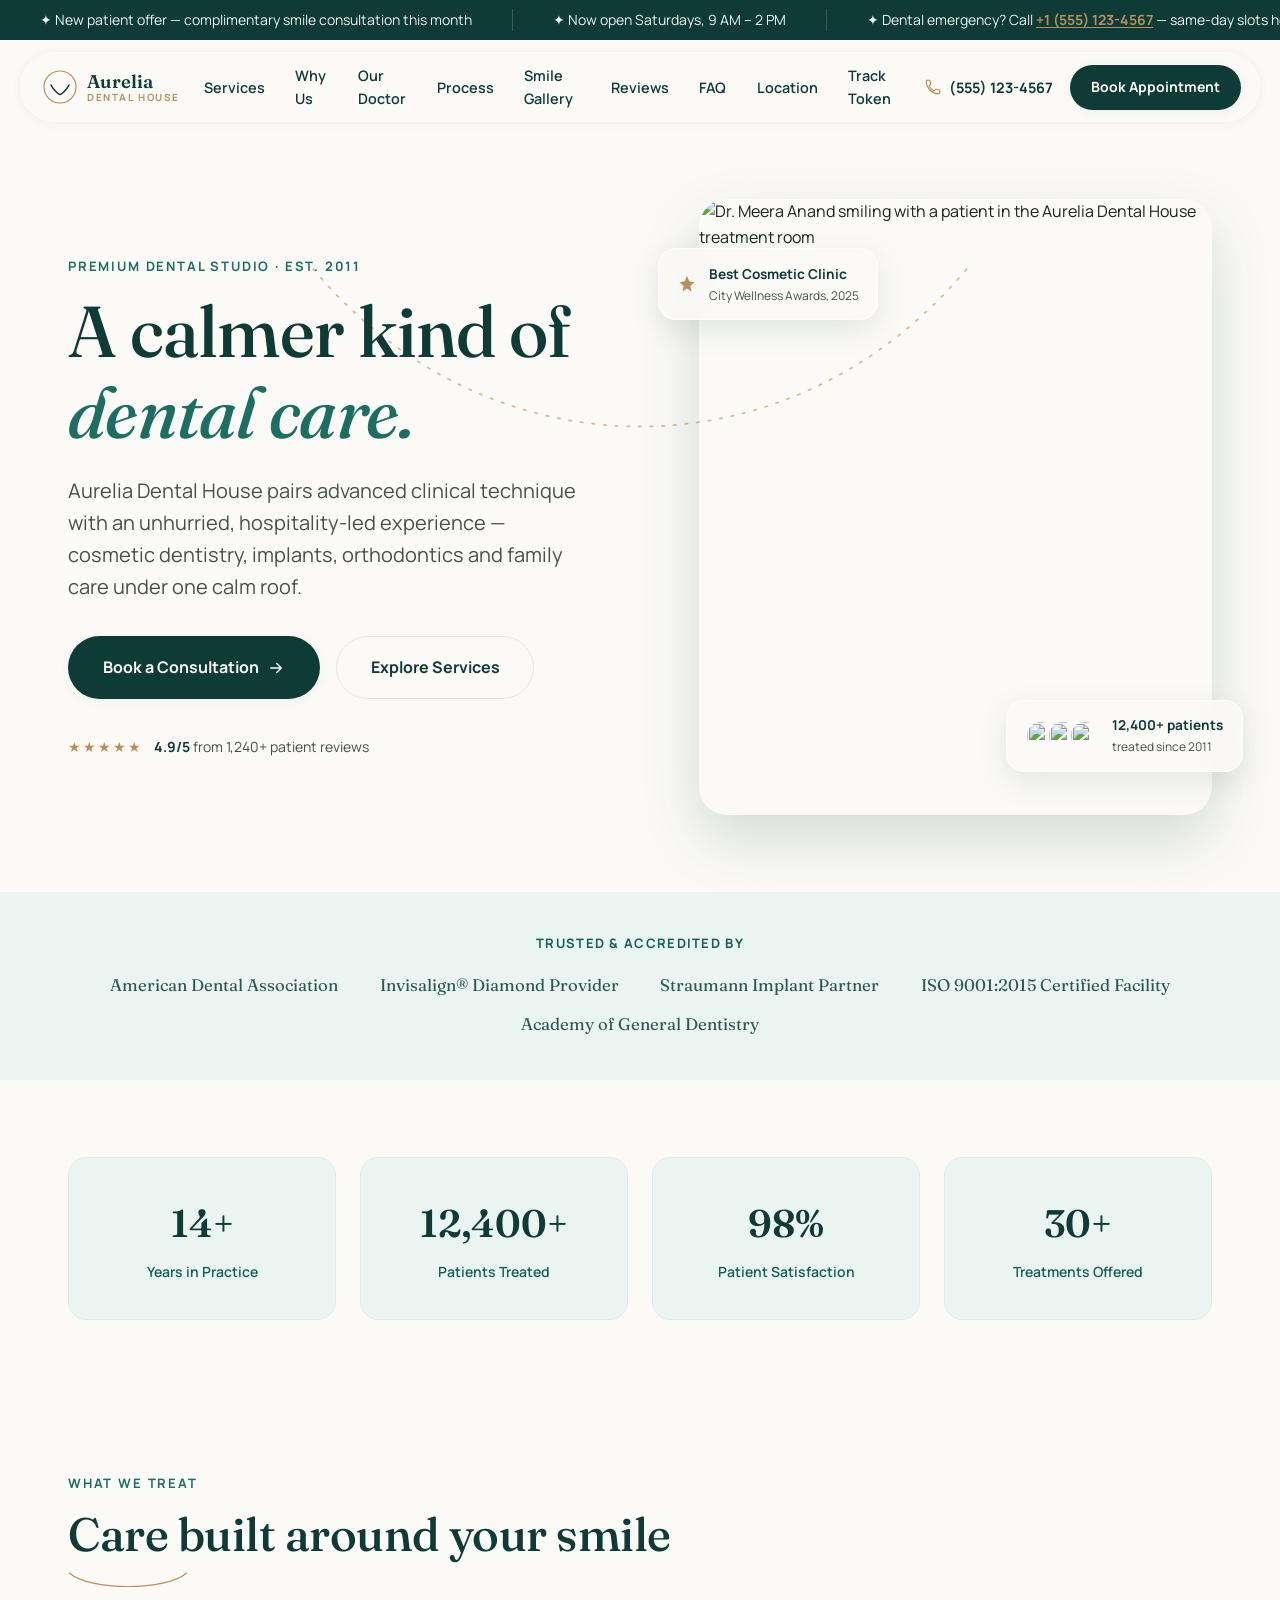
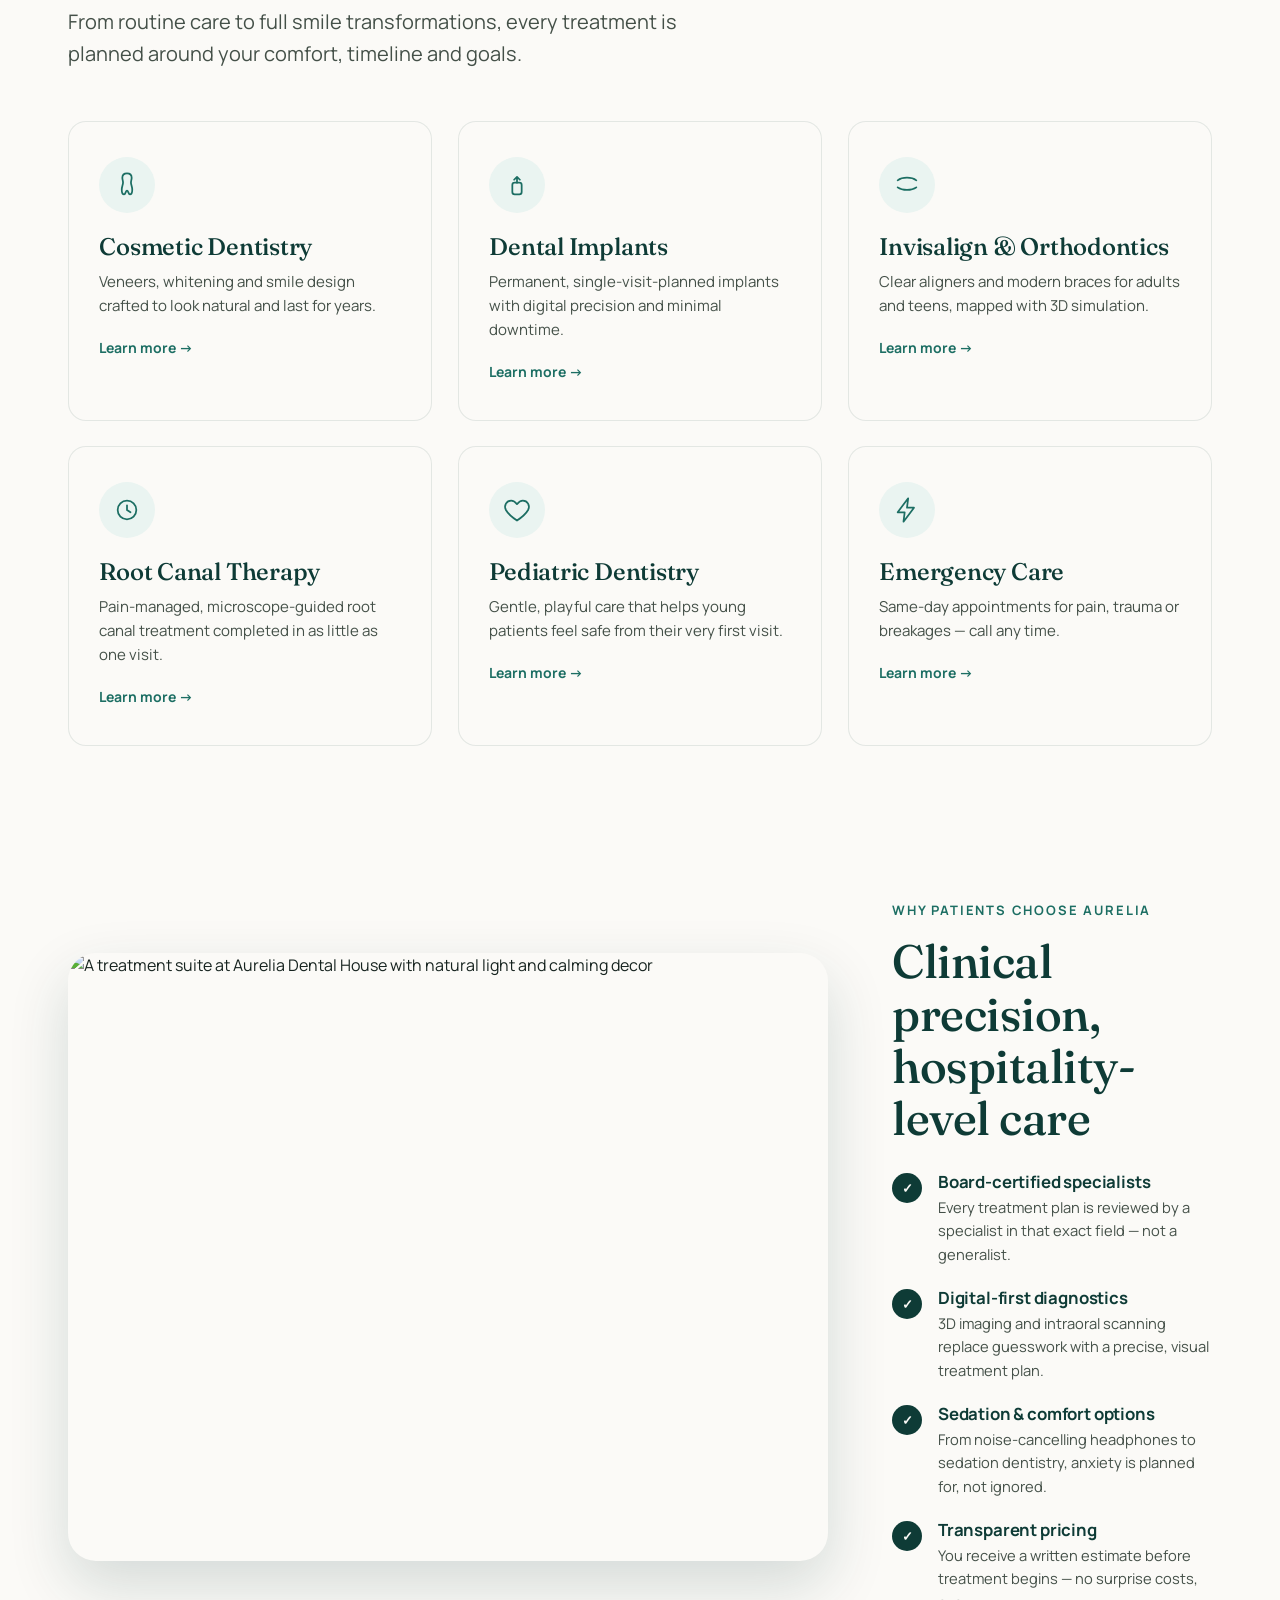
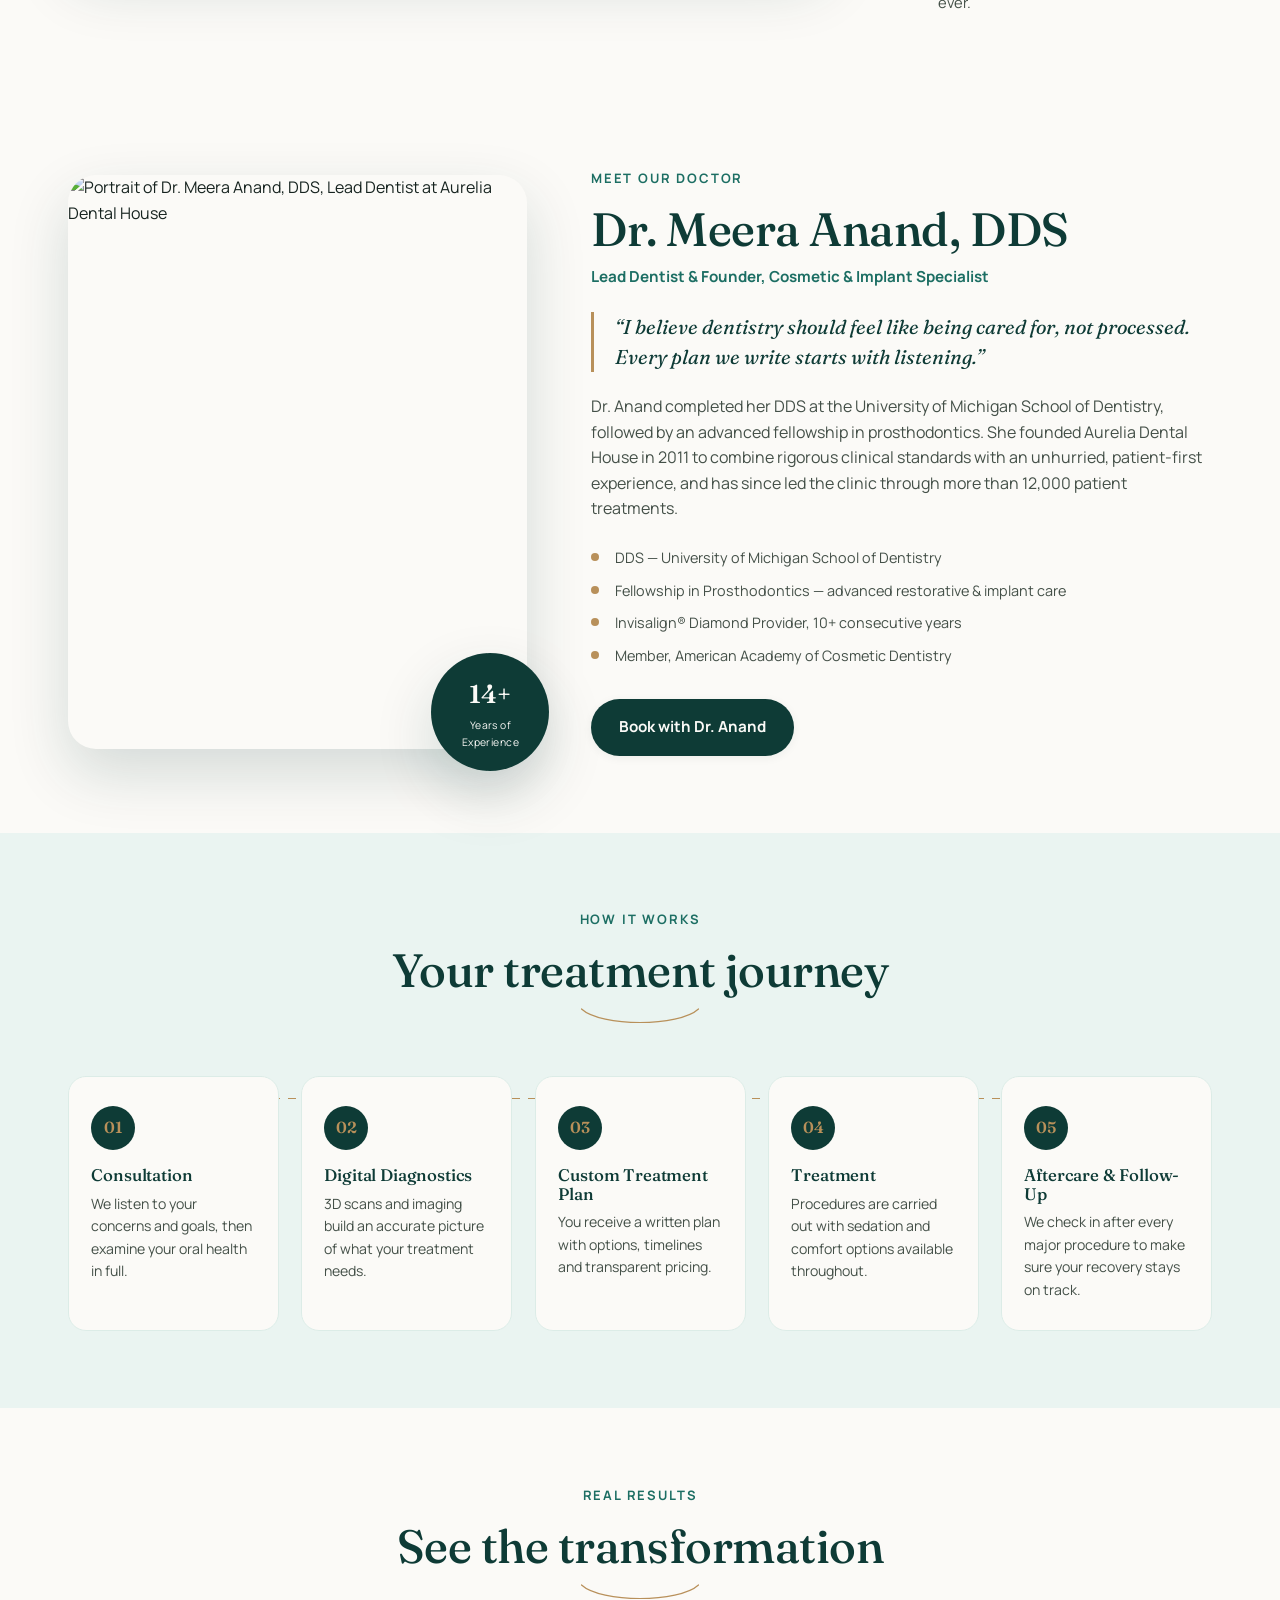
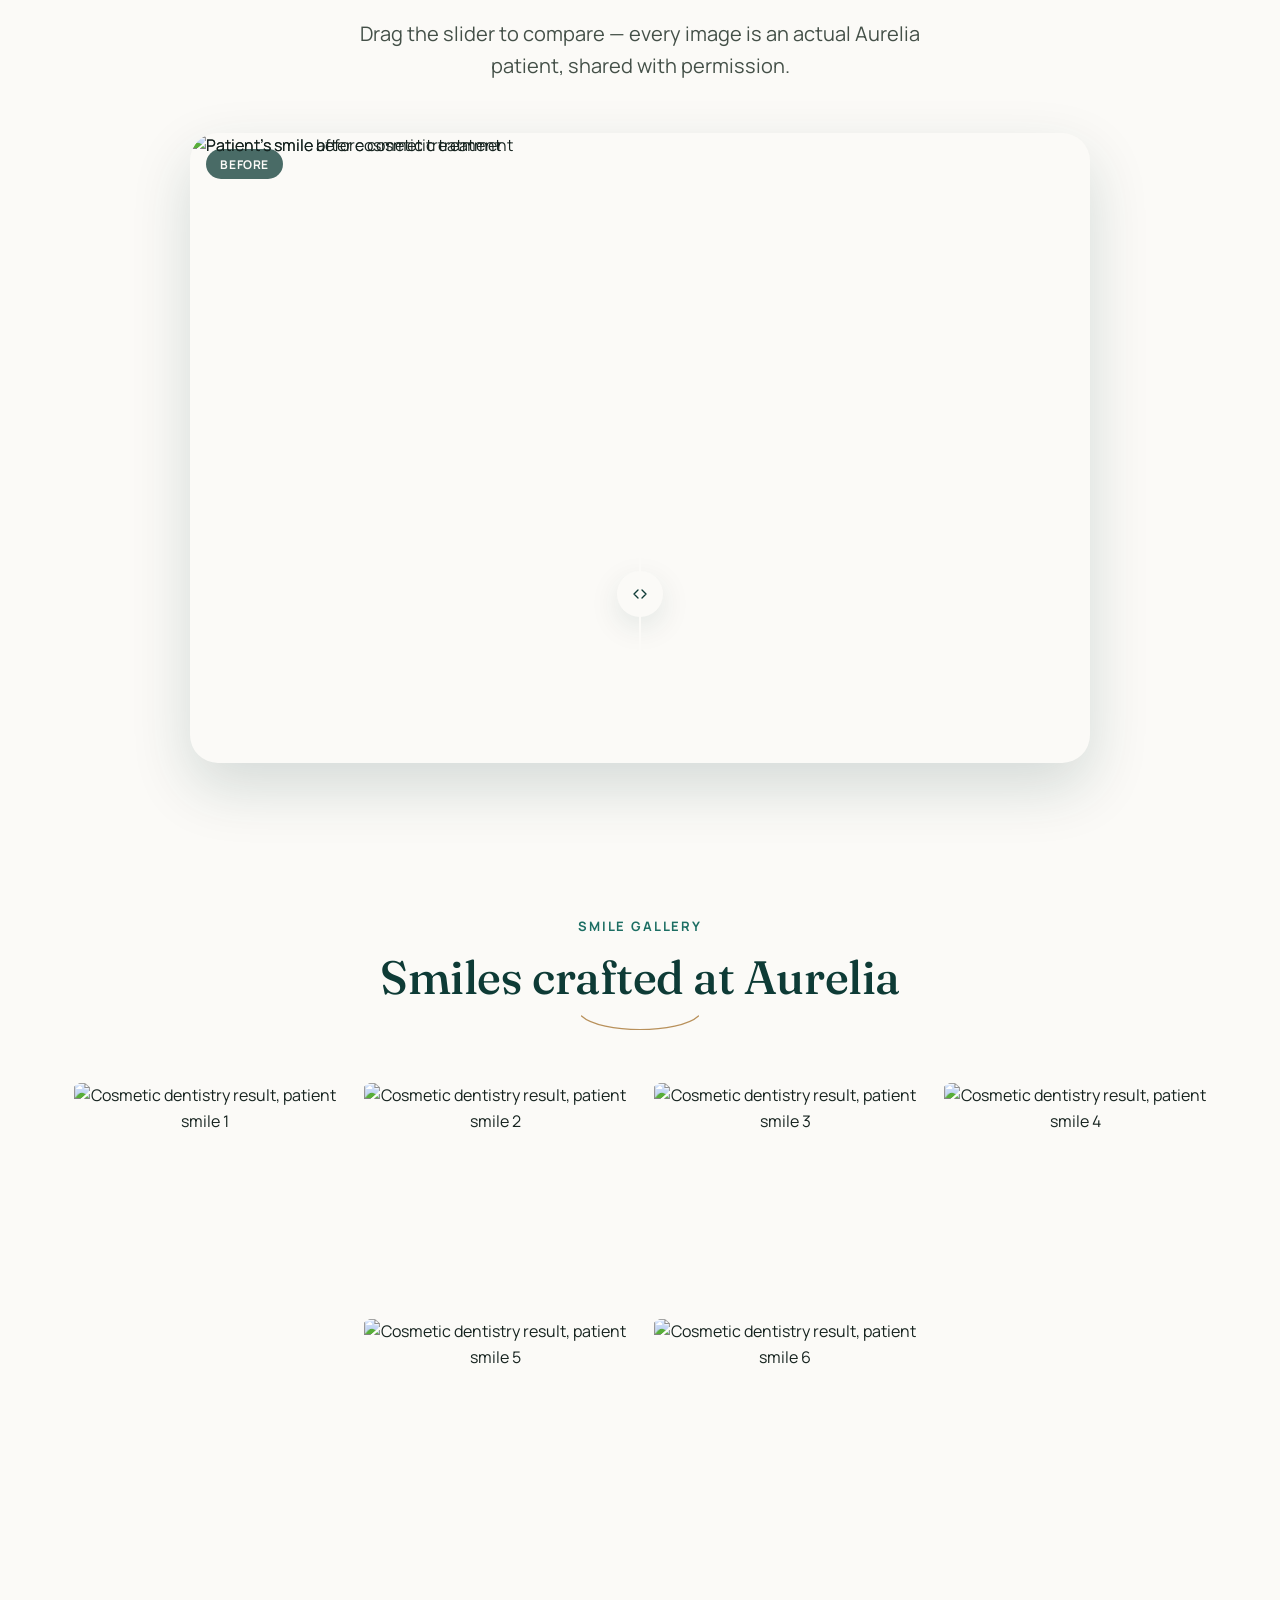
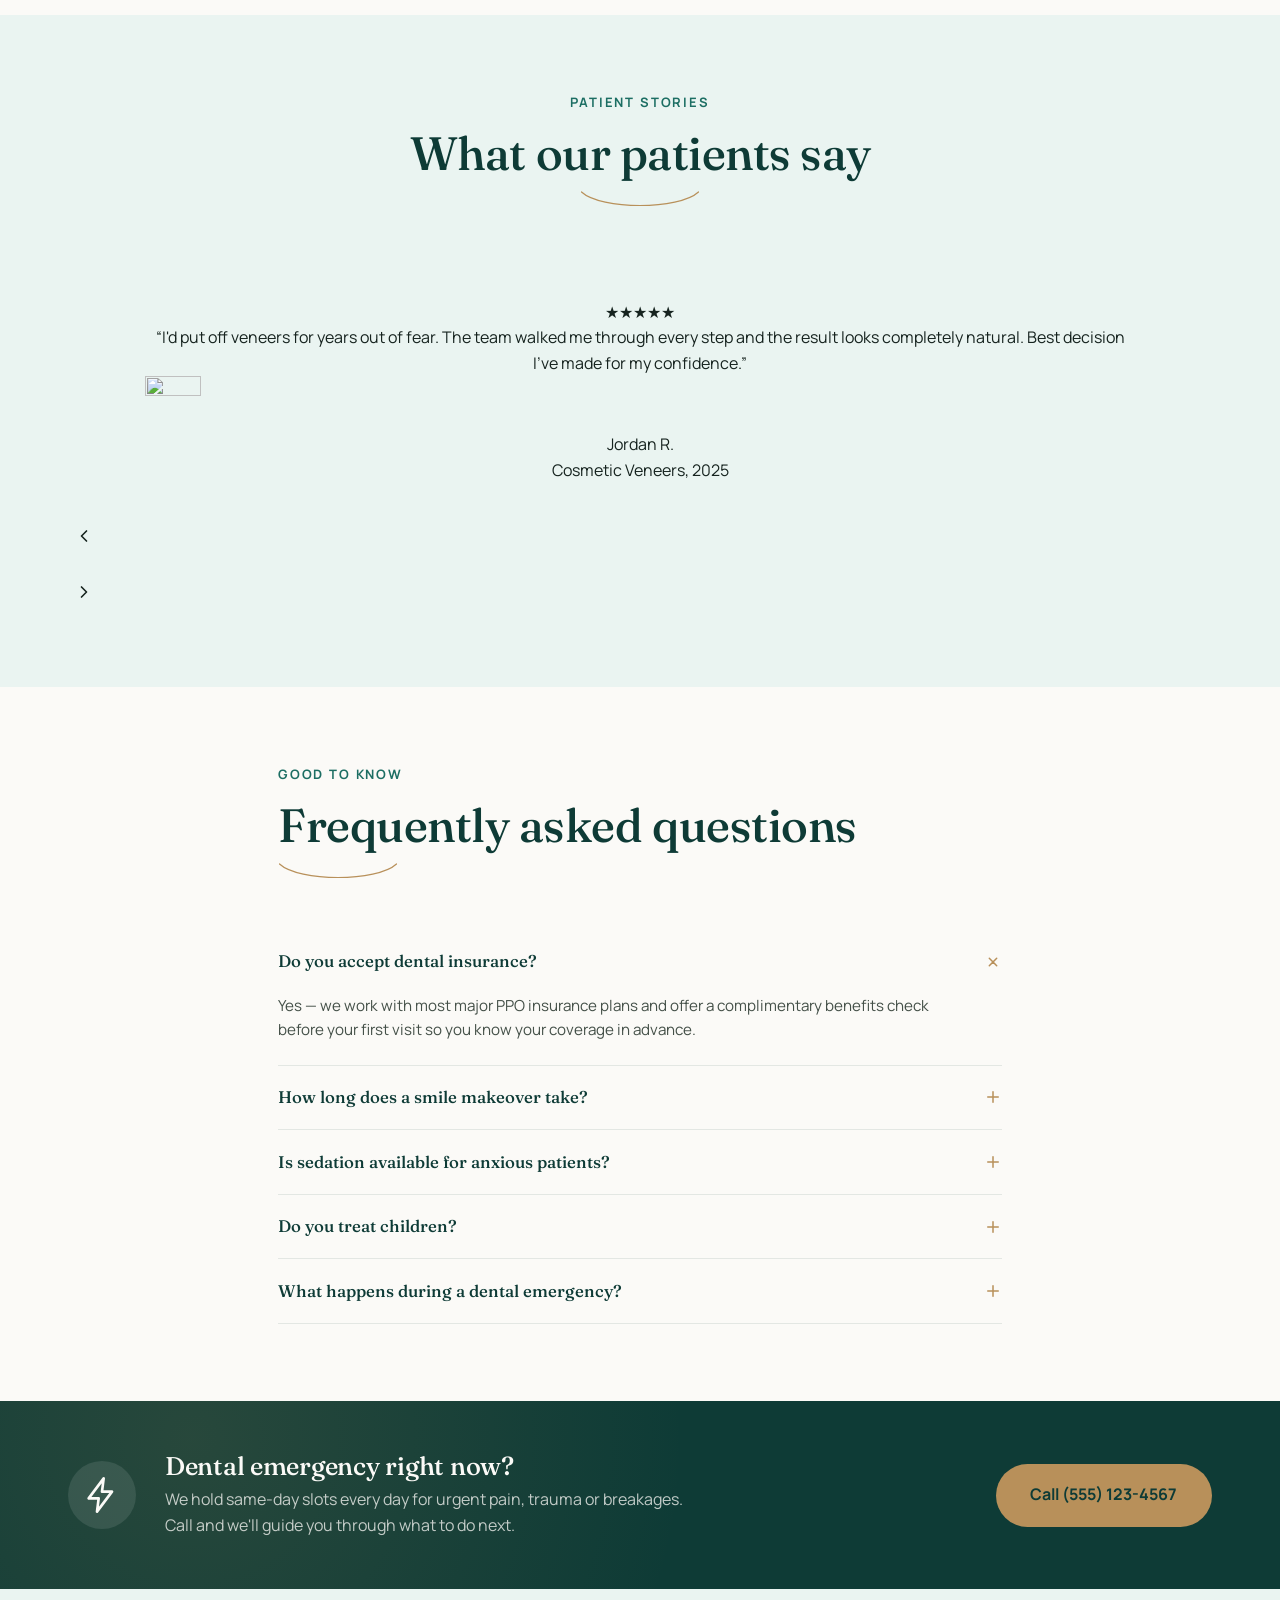
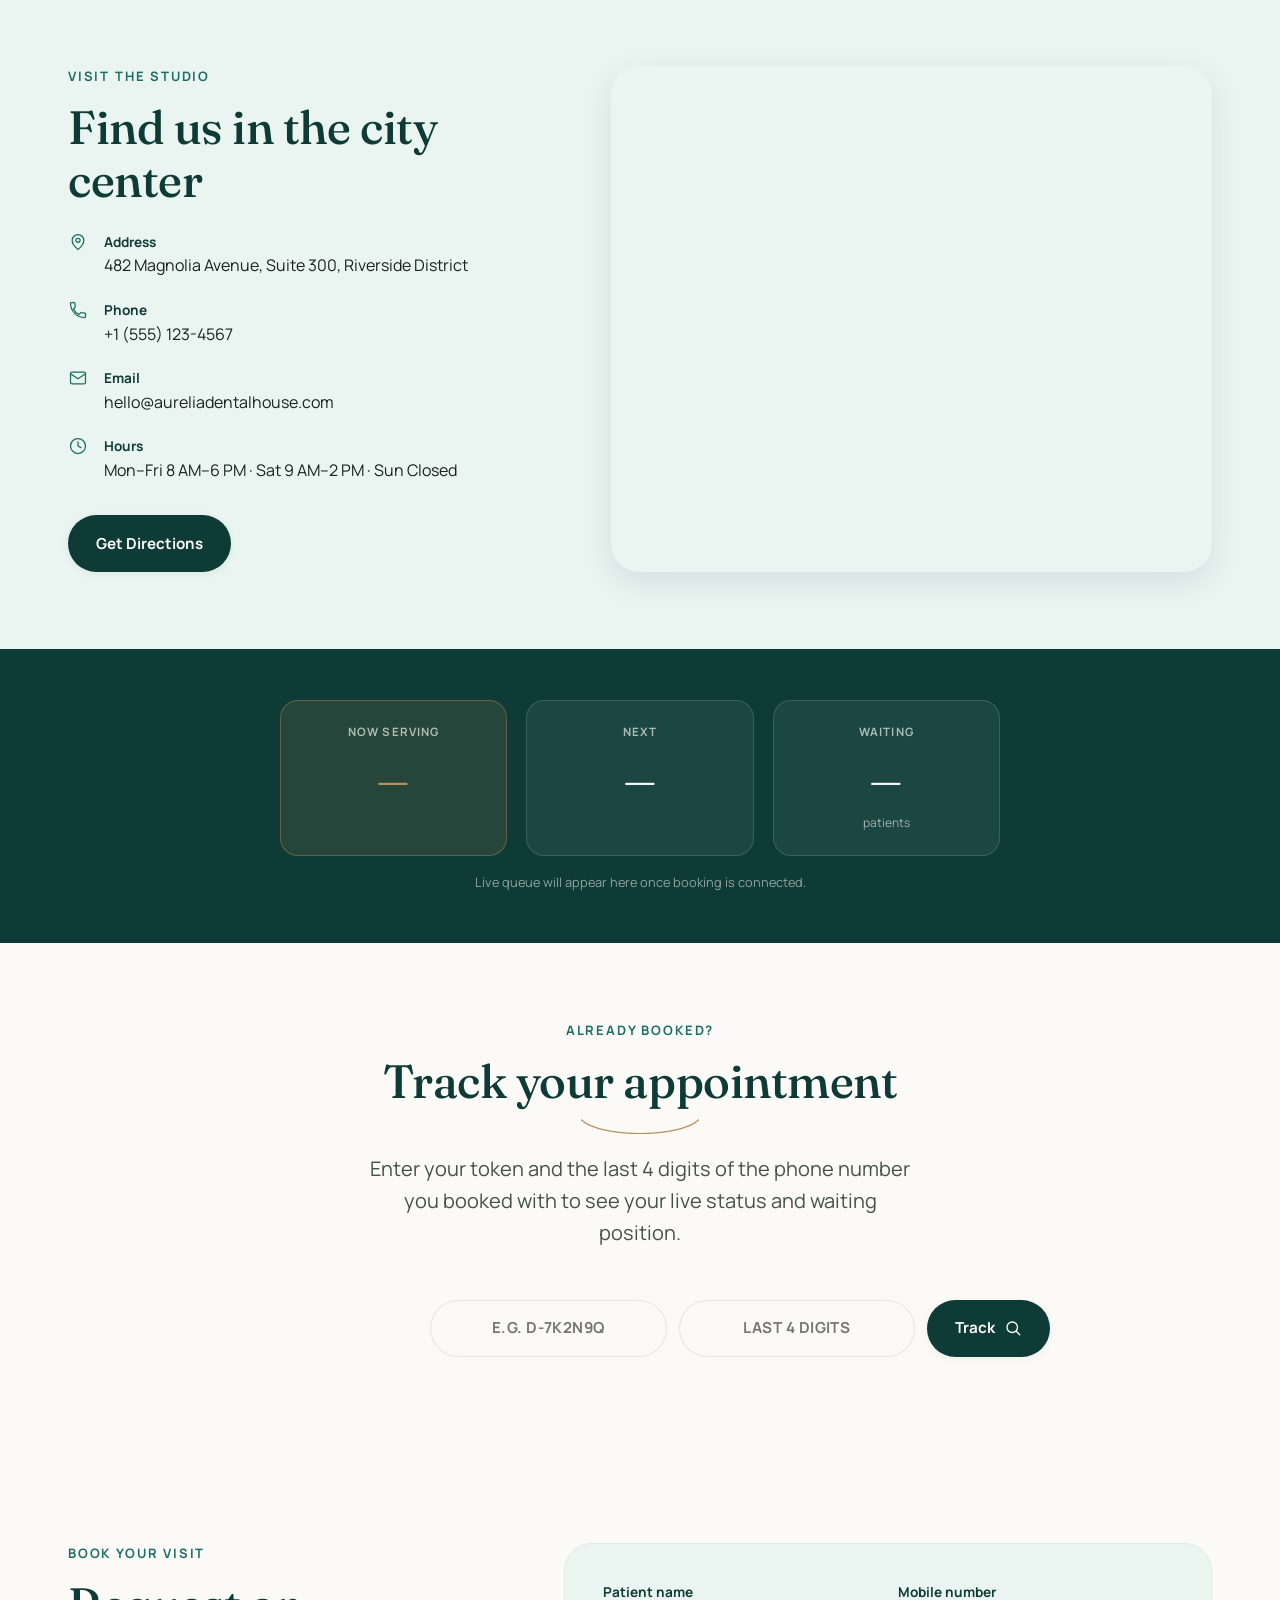
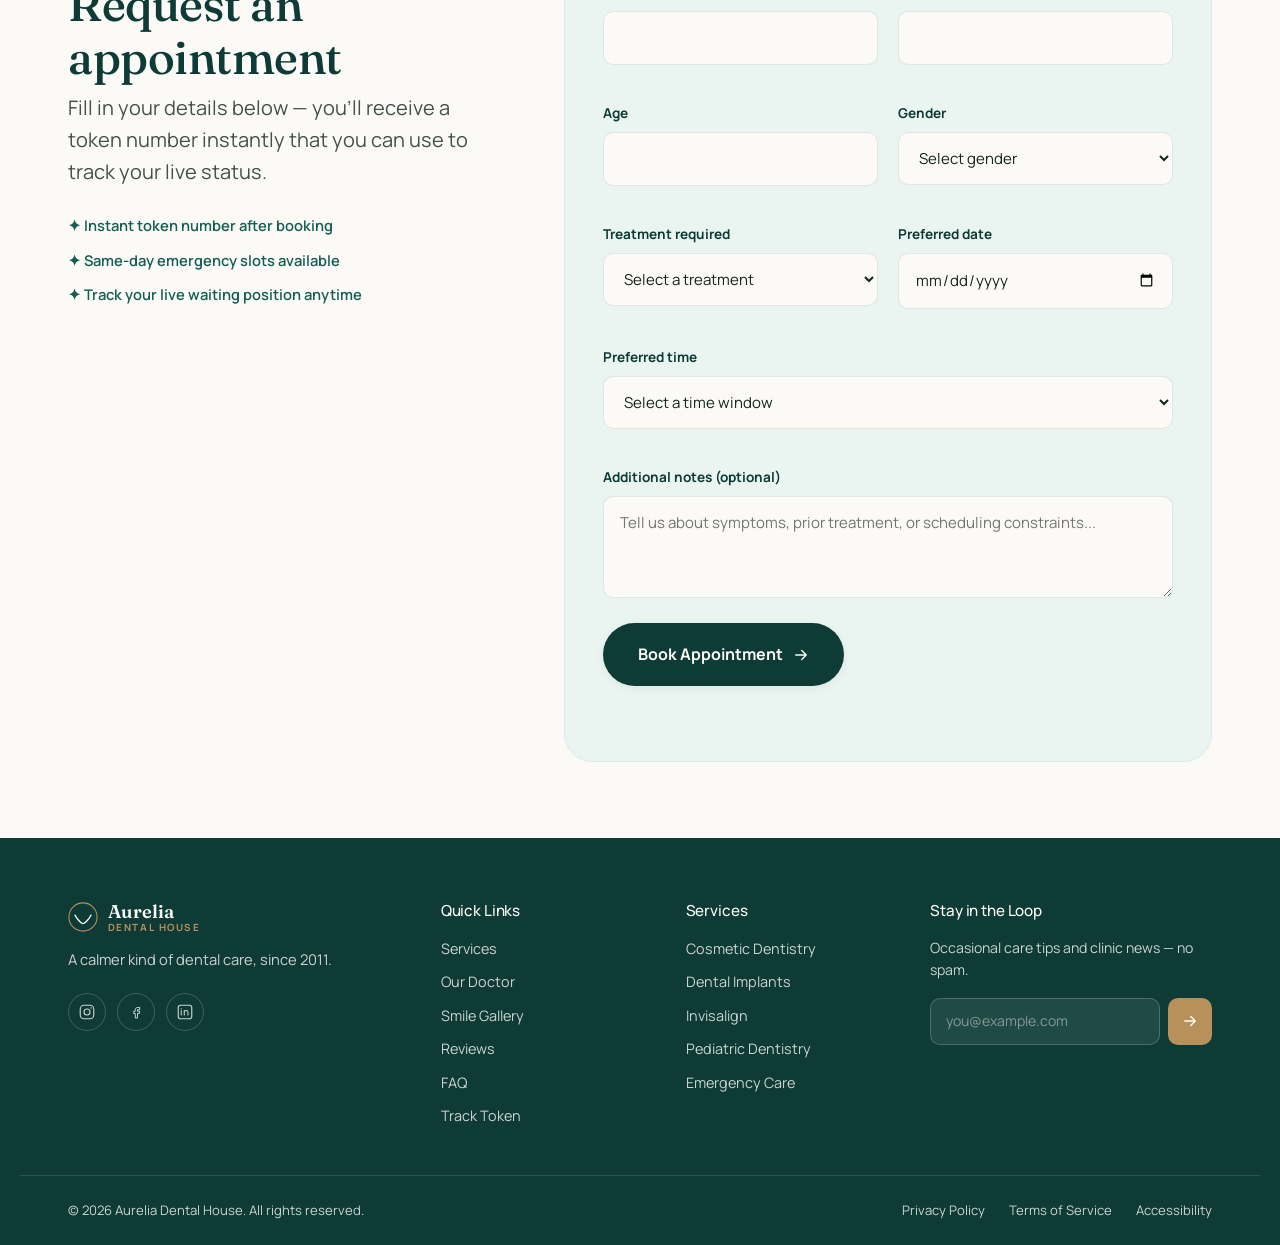
==== index.html @ e0f01aaf "Update index.html" ====
<!DOCTYPE html>
<html lang="en">
<head>
<!--
  ============================================================
  AURELIA DENTAL HOUSE — Premium Dental Clinic Website
  ============================================================
  DESIGN TOKEN SYSTEM (implemented in style.css, noted here
  for continuity across index.html / style.css / script.js)

  COLOR
    --paper:      #FBFAF7   base background, warm off-white (not stark white)
    --mint-100:   #EAF4F1   soft section tint
    --mint-200:   #DCECE7   deeper tint / borders
    --teal-900:   #0E3B36   primary dark (nav, footer, headline ink)
    --teal-700:   #155E54   secondary dark
    --teal-600:   #1C6E63   accent / buttons / links
    --gold-500:   #B8905A   luxury accent — signature "Smile Arc" motif, used sparingly
    --ink:        #16231F   body text

  TYPE
    Display:  "Fraunces"  (serif, editorial, luxury) — headlines only, weight 300–600
    Body:     "Manrope"   (geometric sans) — paragraphs, UI
    Eyebrow/Utility: "Manrope" uppercase, tracked — labels, stats, captions

  SIGNATURE ELEMENT — "The Smile Arc"
    A thin, gold, hand-drawn-feeling arc (SVG) that recurs across the page:
    as a section divider, as an underline beneath headings, as the progress
    ring for stats, and as the connecting line in the treatment timeline.
    It literally traces the curve of a smile — an authentic motif for a
    dental brand rather than a decorative wave or generic gradient blob.

  LAYOUT
    Hero: asymmetric split, portrait image right, floating rating badge
    overlapping the image edge, thin gold arc behind the headline.
    Sections alternate --paper and --mint-100 backgrounds to create calm
    rhythm without hard dividers.
  ============================================================
-->
<meta charset="UTF-8">
<meta name="viewport" content="width=device-width, initial-scale=1.0">
<title>Aurelia Dental House — Premium Cosmetic &amp; Family Dentistry</title>
<meta name="description" content="Aurelia Dental House is a premium dental studio offering cosmetic dentistry, implants, orthodontics and family care led by Dr. Meera Anand, DDS. Book your consultation today.">
<meta name="theme-color" content="#0E3B36">

<!-- Open Graph -->
<meta property="og:title" content="Aurelia Dental House — Premium Cosmetic & Family Dentistry">
<meta property="og:description" content="A calmer kind of dental care. Cosmetic dentistry, implants, orthodontics and family care in one premium studio.">
<meta property="og:type" content="website">

<!-- Preconnect for web fonts -->
<link rel="preconnect" href="https://fonts.googleapis.com">
<link rel="preconnect" href="https://fonts.gstatic.com" crossorigin>
<link href="https://fonts.googleapis.com/css2?family=Fraunces:opsz,wght@9..144,300;9..144,400;9..144,500;9..144,600&family=Manrope:wght@400;500;600;700;800&display=swap" rel="stylesheet">

<!-- Favicon (inline SVG smile-arc mark) -->
<link rel="icon" href="data:image/svg+xml,%3Csvg xmlns='http://www.w3.org/2000/svg' viewBox='0 0 24 24'%3E%3Cpath d='M4 9c2 4 6 6.5 8 6.5S18 13 20 9' stroke='%230E3B36' stroke-width='2' fill='none' stroke-linecap='round'/%3E%3C/svg%3E">

<link rel="stylesheet" href="style.css">
</head>
<body>

<!-- Skip link for keyboard / screen-reader users -->
<a class="skip-link" href="#main-content">Skip to main content</a>

<!-- ============================================================
     1. ANNOUNCEMENT BAR
     ============================================================ -->
<div class="announcement-bar" role="region" aria-label="Announcement">
  <div class="announcement-bar__track">
    <p class="announcement-bar__item">✦ New patient offer — complimentary smile consultation this month</p>
    <p class="announcement-bar__item">✦ Now open Saturdays, 9 AM – 2 PM</p>
    <p class="announcement-bar__item">✦ Dental emergency? Call <a href="tel:+15551234567">+1 (555) 123-4567</a> — same-day slots held daily</p>
  </div>
</div>

<!-- ============================================================
     2. PREMIUM STICKY GLASS NAVBAR
     ============================================================ -->
<header class="site-header" id="site-header">
  <nav class="navbar" aria-label="Primary">
    <a href="#main-content" class="navbar__logo" aria-label="Aurelia Dental House — home">
      <svg class="navbar__logo-mark" width="34" height="34" viewBox="0 0 34 34" fill="none" aria-hidden="true">
        <circle cx="17" cy="17" r="16" stroke="#B8905A" stroke-width="1.2"/>
        <path d="M8 15c3 6 8 9.5 9 9.5s6-3.5 9-9.5" stroke="#0E3B36" stroke-width="1.6" fill="none" stroke-linecap="round"/>
      </svg>
      <span class="navbar__logo-text">Aurelia<span class="navbar__logo-text--accent">Dental House</span></span>
    </a>

    <ul class="navbar__links" id="navbar-links">
      <li><a href="#services">Services</a></li>
      <li><a href="#why-us">Why Us</a></li>
      <li><a href="#doctor">Our Doctor</a></li>
      <li><a href="#process">Process</a></li>
      <li><a href="#gallery">Smile Gallery</a></li>
      <li><a href="#testimonials">Reviews</a></li>
      <li><a href="#faq">FAQ</a></li>
      <li><a href="#location">Location</a></li>
      <li><a href="#token-tracker">Track Token</a></li>
    </ul>

    <div class="navbar__actions">
      <a href="tel:+15551234567" class="navbar__phone" aria-label="Call Aurelia Dental House">
        <svg width="18" height="18" viewBox="0 0 24 24" fill="none" aria-hidden="true"><path d="M6.6 10.8c1.4 2.8 3.8 5.2 6.6 6.6l2.2-2.2c.3-.3.7-.4 1-.2 1.1.4 2.3.6 3.6.6.6 0 1 .4 1 1V20c0 .6-.4 1-1 1C10.6 21 3 13.4 3 4c0-.6.4-1 1-1h3.2c.6 0 1 .4 1 1 0 1.3.2 2.5.6 3.6.1.4 0 .8-.2 1L6.6 10.8z" stroke="currentColor" stroke-width="1.5" stroke-linejoin="round"/></svg>
        <span>(555) 123-4567</span>
      </a>
      <a href="#appointment" class="btn btn--primary btn--small">Book Appointment</a>
    </div>

    <button class="navbar__toggle" id="navbar-toggle" aria-expanded="false" aria-controls="navbar-links" aria-label="Toggle navigation menu">
      <span class="navbar__toggle-bar"></span>
      <span class="navbar__toggle-bar"></span>
      <span class="navbar__toggle-bar"></span>
    </button>
  </nav>
</header>

<main id="main-content">

  <!-- ============================================================
       3. HERO SECTION
       ============================================================ -->
  <section class="hero" aria-labelledby="hero-heading">
    <div class="hero__decoration" aria-hidden="true">
      <svg class="hero__arc" viewBox="0 0 600 300" fill="none">
        <path d="M20 60c150 180 410 180 560 0" stroke="#B8905A" stroke-width="1.5" stroke-dasharray="2 8" stroke-linecap="round"/>
      </svg>
    </div>

    <div class="hero__container">
      <div class="hero__content">
        <p class="eyebrow">Premium Dental Studio · Est. 2011</p>
        <h1 class="hero__heading" id="hero-heading">
          A calmer kind of<br>
          <span class="hero__heading-accent">dental care.</span>
        </h1>
        <p class="hero__subtext">
          Aurelia Dental House pairs advanced clinical technique with an
          unhurried, hospitality-led experience — cosmetic dentistry,
          implants, orthodontics and family care under one calm roof.
        </p>

        <div class="hero__cta-row">
          <a href="#appointment" class="btn btn--primary btn--large">
            Book a Consultation
            <svg width="18" height="18" viewBox="0 0 24 24" fill="none" aria-hidden="true"><path d="M5 12h14M13 6l6 6-6 6" stroke="currentColor" stroke-width="1.8" stroke-linecap="round" stroke-linejoin="round"/></svg>
          </a>
          <a href="#services" class="btn btn--ghost btn--large">Explore Services</a>
        </div>

        <div class="hero__rating" aria-label="Rated 4.9 out of 5 by 1,240 patients">
          <div class="hero__rating-stars" aria-hidden="true">★★★★★</div>
          <p><strong>4.9/5</strong> from 1,240+ patient reviews</p>
        </div>
      </div>

      <div class="hero__media">
        <picture>
          <source media="(max-width: 640px)" srcset="images/hero-doctor.jpg">
          <img
            src="https://placehold.co/900x1080/EAF4F1/0E3B36?text=Doctor+with+Patient+%E2%80%94+Replace+Image&font=raleway"
            alt="Dr. Meera Anand smiling with a patient in the Aurelia Dental House treatment room"
            class="hero__image"
            width="900" height="1080"
            loading="eager"
            fetchpriority="high">
        </picture>

        <div class="hero__floating-card hero__floating-card--top" role="note">
          <svg width="20" height="20" viewBox="0 0 24 24" fill="none" aria-hidden="true"><path d="M12 2l2.6 6.6L21 10l-5 4.4L17.4 21 12 17.3 6.6 21 8 14.4 3 10l6.4-1.4L12 2z" fill="#B8905A"/></svg>
          <div>
            <p class="hero__floating-card-title">Best Cosmetic Clinic</p>
            <p class="hero__floating-card-sub">City Wellness Awards, 2025</p>
          </div>
        </div>

        <div class="hero__floating-card hero__floating-card--bottom" role="note">
          <div class="hero__floating-avatars" aria-hidden="true">
            <img src="https://placehold.co/48x48/DCECE7/0E3B36?text=%F0%9F%99%82" alt="" width="48" height="48">
            <img src="https://placehold.co/48x48/EAF4F1/0E3B36?text=%F0%9F%99%82" alt="" width="48" height="48">
            <img src="https://placehold.co/48x48/DCECE7/0E3B36?text=%F0%9F%99%82" alt="" width="48" height="48">
          </div>
          <div>
            <p class="hero__floating-card-title">12,400+ patients</p>
            <p class="hero__floating-card-sub">treated since 2011</p>
          </div>
        </div>
      </div>
    </div>
  </section>

  <!-- ============================================================
       4. TRUST BADGES
       ============================================================ -->
  <section class="trust-badges" aria-label="Certifications and affiliations">
    <div class="trust-badges__container">
      <p class="trust-badges__label">Trusted &amp; accredited by</p>
      <ul class="trust-badges__list">
        <li>American Dental Association</li>
        <li>Invisalign&reg; Diamond Provider</li>
        <li>Straumann Implant Partner</li>
        <li>ISO 9001:2015 Certified Facility</li>
        <li>Academy of General Dentistry</li>
      </ul>
    </div>
  </section>

  <!-- ============================================================
       5. STATISTICS COUNTER
       ============================================================ -->
  <section class="stats" aria-labelledby="stats-heading">
    <div class="section-container">
      <h2 class="visually-hidden" id="stats-heading">Our track record</h2>
      <div class="stats__grid">
        <div class="stat-card">
          <p class="stat-card__number" data-count-to="14" data-suffix="+">0</p>
          <p class="stat-card__label">Years in Practice</p>
        </div>
        <div class="stat-card">
          <p class="stat-card__number" data-count-to="12400" data-suffix="+">0</p>
          <p class="stat-card__label">Patients Treated</p>
        </div>
        <div class="stat-card">
          <p class="stat-card__number" data-count-to="98" data-suffix="%">0</p>
          <p class="stat-card__label">Patient Satisfaction</p>
        </div>
        <div class="stat-card">
          <p class="stat-card__number" data-count-to="30" data-suffix="+">0</p>
          <p class="stat-card__label">Treatments Offered</p>
        </div>
      </div>
    </div>
  </section>

  <!-- ============================================================
       6. SERVICES
       ============================================================ -->
  <section class="services" id="services" aria-labelledby="services-heading">
    <div class="section-container">
      <div class="section-heading">
        <p class="eyebrow">What We Treat</p>
        <h2 class="section-heading__title" id="services-heading">Care built around your smile</h2>
        <svg class="section-heading__arc" viewBox="0 0 160 24" fill="none" aria-hidden="true"><path d="M2 4c26 24 130 24 156 0" stroke="#B8905A" stroke-width="1.6" stroke-linecap="round"/></svg>
        <p class="section-heading__sub">From routine care to full smile transformations, every treatment is planned around your comfort, timeline and goals.</p>
      </div>

      <div class="services__grid">
        <article class="service-card">
          <div class="service-card__icon" aria-hidden="true">
            <svg width="28" height="28" viewBox="0 0 24 24" fill="none"><path d="M12 2c-2.5 0-4 1.6-4 3.8 0 1.6.6 2.4.6 4 0 2-1.1 3.4-1.1 6.2 0 2.6.9 4 2 4 1.4 0 1.3-3.2 2.5-3.2s1.1 3.2 2.5 3.2c1.1 0 2-1.4 2-4 0-2.8-1.1-4.2-1.1-6.2 0-1.6.6-2.4.6-4C16 3.6 14.5 2 12 2z" stroke="#1C6E63" stroke-width="1.5" stroke-linejoin="round"/></svg>
          </div>
          <h3 class="service-card__title">Cosmetic Dentistry</h3>
          <p class="service-card__text">Veneers, whitening and smile design crafted to look natural and last for years.</p>
          <a href="#appointment" class="service-card__link">Learn more →</a>
        </article>

        <article class="service-card">
          <div class="service-card__icon" aria-hidden="true">
            <svg width="28" height="28" viewBox="0 0 24 24" fill="none"><rect x="8" y="10" width="8" height="10" rx="2" stroke="#1C6E63" stroke-width="1.5"/><path d="M12 10V5m0 0l-2.5 2.5M12 5l2.5 2.5" stroke="#1C6E63" stroke-width="1.5" stroke-linecap="round" stroke-linejoin="round"/></svg>
          </div>
          <h3 class="service-card__title">Dental Implants</h3>
          <p class="service-card__text">Permanent, single-visit-planned implants with digital precision and minimal downtime.</p>
          <a href="#appointment" class="service-card__link">Learn more →</a>
        </article>

        <article class="service-card">
          <div class="service-card__icon" aria-hidden="true">
            <svg width="28" height="28" viewBox="0 0 24 24" fill="none"><path d="M4 8c4-3 12-3 16 0M4 14c4 3 12 3 16 0" stroke="#1C6E63" stroke-width="1.5" stroke-linecap="round"/></svg>
          </div>
          <h3 class="service-card__title">Invisalign &amp; Orthodontics</h3>
          <p class="service-card__text">Clear aligners and modern braces for adults and teens, mapped with 3D simulation.</p>
          <a href="#appointment" class="service-card__link">Learn more →</a>
        </article>

        <article class="service-card">
          <div class="service-card__icon" aria-hidden="true">
            <svg width="28" height="28" viewBox="0 0 24 24" fill="none"><circle cx="12" cy="12" r="8" stroke="#1C6E63" stroke-width="1.5"/><path d="M12 8v4l3 2" stroke="#1C6E63" stroke-width="1.5" stroke-linecap="round"/></svg>
          </div>
          <h3 class="service-card__title">Root Canal Therapy</h3>
          <p class="service-card__text">Pain-managed, microscope-guided root canal treatment completed in as little as one visit.</p>
          <a href="#appointment" class="service-card__link">Learn more →</a>
        </article>

        <article class="service-card">
          <div class="service-card__icon" aria-hidden="true">
            <svg width="28" height="28" viewBox="0 0 24 24" fill="none"><path d="M12 21s-7-4.6-9.5-9C.5 8.2 3 4 7 4c2 0 3.6 1.2 5 3 1.4-1.8 3-3 5-3 4 0 6.5 4.2 4.5 8-2.5 4.4-9.5 9-9.5 9z" stroke="#1C6E63" stroke-width="1.5" stroke-linejoin="round"/></svg>
          </div>
          <h3 class="service-card__title">Pediatric Dentistry</h3>
          <p class="service-card__text">Gentle, playful care that helps young patients feel safe from their very first visit.</p>
          <a href="#appointment" class="service-card__link">Learn more →</a>
        </article>

        <article class="service-card">
          <div class="service-card__icon" aria-hidden="true">
            <svg width="28" height="28" viewBox="0 0 24 24" fill="none"><path d="M13 2L4 14h6l-1 8 9-12h-6l1-8z" stroke="#1C6E63" stroke-width="1.5" stroke-linejoin="round"/></svg>
          </div>
          <h3 class="service-card__title">Emergency Care</h3>
          <p class="service-card__text">Same-day appointments for pain, trauma or breakages — call any time.</p>
          <a href="#appointment" class="service-card__link">Learn more →</a>
        </article>
      </div>
    </div>
  </section>

  <!-- ============================================================
       7. WHY CHOOSE US
       ============================================================ -->
  <section class="why-us" id="why-us" aria-labelledby="why-us-heading">
    <div class="section-container why-us__container">
      <div class="why-us__media">
        <img
          src="https://placehold.co/760x600/DCECE7/0E3B36?text=Clinic+Interior+%E2%80%94+Replace+Image&font=raleway"
          alt="A treatment suite at Aurelia Dental House with natural light and calming decor"
          loading="lazy" width="760" height="600">
      </div>

      <div class="why-us__content">
        <p class="eyebrow">Why Patients Choose Aurelia</p>
        <h2 class="section-heading__title" id="why-us-heading">Clinical precision, hospitality-level care</h2>

        <ul class="why-us__list">
          <li class="why-us__item">
            <span class="why-us__item-icon" aria-hidden="true">✓</span>
            <div>
              <h3>Board-certified specialists</h3>
              <p>Every treatment plan is reviewed by a specialist in that exact field — not a generalist.</p>
            </div>
          </li>
          <li class="why-us__item">
            <span class="why-us__item-icon" aria-hidden="true">✓</span>
            <div>
              <h3>Digital-first diagnostics</h3>
              <p>3D imaging and intraoral scanning replace guesswork with a precise, visual treatment plan.</p>
            </div>
          </li>
          <li class="why-us__item">
            <span class="why-us__item-icon" aria-hidden="true">✓</span>
            <div>
              <h3>Sedation &amp; comfort options</h3>
              <p>From noise-cancelling headphones to sedation dentistry, anxiety is planned for, not ignored.</p>
            </div>
          </li>
          <li class="why-us__item">
            <span class="why-us__item-icon" aria-hidden="true">✓</span>
            <div>
              <h3>Transparent pricing</h3>
              <p>You receive a written estimate before treatment begins — no surprise costs, ever.</p>
            </div>
          </li>
        </ul>
      </div>
    </div>
  </section>

  <!-- ============================================================
       8. MEET OUR DOCTOR
       ============================================================ -->
  <section class="doctor" id="doctor" aria-labelledby="doctor-heading">
    <div class="section-container doctor__container">
      <div class="doctor__media">
        <img
          src="https://placehold.co/620x760/EAF4F1/0E3B36?text=Dr.+Meera+Anand+%E2%80%94+Replace+Image&font=raleway"
          alt="Portrait of Dr. Meera Anand, DDS, Lead Dentist at Aurelia Dental House"
          loading="lazy" width="620" height="760">
        <div class="doctor__media-badge">
          <p class="doctor__media-badge-number">14+</p>
          <p class="doctor__media-badge-label">Years of<br>Experience</p>
        </div>
      </div>

      <div class="doctor__content">
        <p class="eyebrow">Meet Our Doctor</p>
        <h2 class="section-heading__title" id="doctor-heading">Dr. Meera Anand, DDS</h2>
        <p class="doctor__role">Lead Dentist &amp; Founder, Cosmetic &amp; Implant Specialist</p>

        <blockquote class="doctor__quote">
          “I believe dentistry should feel like being cared for, not processed.
          Every plan we write starts with listening.”
        </blockquote>

        <p class="doctor__bio">
          Dr. Anand completed her DDS at the University of Michigan School of
          Dentistry, followed by an advanced fellowship in prosthodontics.
          She founded Aurelia Dental House in 2011 to combine rigorous
          clinical standards with an unhurried, patient-first experience,
          and has since led the clinic through more than 12,000 patient
          treatments.
        </p>

        <ul class="doctor__certificates">
          <li>DDS — University of Michigan School of Dentistry</li>
          <li>Fellowship in Prosthodontics — advanced restorative &amp; implant care</li>
          <li>Invisalign&reg; Diamond Provider, 10+ consecutive years</li>
          <li>Member, American Academy of Cosmetic Dentistry</li>
        </ul>

        <a href="#appointment" class="btn btn--primary">Book with Dr. Anand</a>
      </div>
    </div>
  </section>

  <!-- ============================================================
       9. TREATMENT PROCESS TIMELINE
       ============================================================ -->
  <section class="process" id="process" aria-labelledby="process-heading">
    <div class="section-container">
      <div class="section-heading section-heading--center">
        <p class="eyebrow">How It Works</p>
        <h2 class="section-heading__title" id="process-heading">Your treatment journey</h2>
        <svg class="section-heading__arc" viewBox="0 0 160 24" fill="none" aria-hidden="true"><path d="M2 4c26 24 130 24 156 0" stroke="#B8905A" stroke-width="1.6" stroke-linecap="round"/></svg>
      </div>

      <ol class="timeline">
        <li class="timeline__step">
          <span class="timeline__index">01</span>
          <h3 class="timeline__title">Consultation</h3>
          <p class="timeline__text">We listen to your concerns and goals, then examine your oral health in full.</p>
        </li>
        <li class="timeline__step">
          <span class="timeline__index">02</span>
          <h3 class="timeline__title">Digital Diagnostics</h3>
          <p class="timeline__text">3D scans and imaging build an accurate picture of what your treatment needs.</p>
        </li>
        <li class="timeline__step">
          <span class="timeline__index">03</span>
          <h3 class="timeline__title">Custom Treatment Plan</h3>
          <p class="timeline__text">You receive a written plan with options, timelines and transparent pricing.</p>
        </li>
        <li class="timeline__step">
          <span class="timeline__index">04</span>
          <h3 class="timeline__title">Treatment</h3>
          <p class="timeline__text">Procedures are carried out with sedation and comfort options available throughout.</p>
        </li>
        <li class="timeline__step">
          <span class="timeline__index">05</span>
          <h3 class="timeline__title">Aftercare &amp; Follow-Up</h3>
          <p class="timeline__text">We check in after every major procedure to make sure your recovery stays on track.</p>
        </li>
      </ol>
    </div>
  </section>

  <!-- ============================================================
       10. BEFORE & AFTER COMPARISON SLIDER
       ============================================================ -->
  <section class="before-after" aria-labelledby="before-after-heading">
    <div class="section-container">
      <div class="section-heading section-heading--center">
        <p class="eyebrow">Real Results</p>
        <h2 class="section-heading__title" id="before-after-heading">See the transformation</h2>
        <svg class="section-heading__arc" viewBox="0 0 160 24" fill="none" aria-hidden="true"><path d="M2 4c26 24 130 24 156 0" stroke="#B8905A" stroke-width="1.6" stroke-linecap="round"/></svg>
        <p class="section-heading__sub">Drag the slider to compare — every image is an actual Aurelia patient, shared with permission.</p>
      </div>

      <div class="ba-slider" data-ba-slider>
        <div class="ba-slider__image-wrap ba-slider__image-wrap--before">
          <img src="https://placehold.co/1000x700/DCECE7/0E3B36?text=BEFORE+%E2%80%94+Replace+Image&font=raleway" alt="Patient's smile before cosmetic treatment" draggable="false">
          <span class="ba-slider__tag ba-slider__tag--before">Before</span>
        </div>
        <div class="ba-slider__image-wrap ba-slider__image-wrap--after" data-ba-after>
          <img src="https://placehold.co/1000x700/EAF4F1/0E3B36?text=AFTER+%E2%80%94+Replace+Image&font=raleway" alt="Patient's smile after cosmetic treatment" draggable="false">
          <span class="ba-slider__tag ba-slider__tag--after">After</span>
        </div>

        <input
          type="range"
          class="ba-slider__range"
          min="0" max="100" value="50"
          aria-label="Drag to compare before and after images"
          data-ba-input>
        <div class="ba-slider__handle" data-ba-handle aria-hidden="true">
          <svg width="16" height="16" viewBox="0 0 24 24" fill="none"><path d="M9 6l-6 6 6 6M15 6l6 6-6 6" stroke="#0E3B36" stroke-width="2" stroke-linecap="round" stroke-linejoin="round"/></svg>
        </div>
      </div>
    </div>
  </section>

  <!-- ============================================================
       11. SMILE GALLERY
       ============================================================ -->
  <section class="gallery" id="gallery" aria-labelledby="gallery-heading">
    <div class="section-container">
      <div class="section-heading section-heading--center">
        <p class="eyebrow">Smile Gallery</p>
        <h2 class="section-heading__title" id="gallery-heading">Smiles crafted at Aurelia</h2>
        <svg class="section-heading__arc" viewBox="0 0 160 24" fill="none" aria-hidden="true"><path d="M2 4c26 24 130 24 156 0" stroke="#B8905A" stroke-width="1.6" stroke-linecap="round"/></svg>
      </div>

      <div class="gallery__grid">
        <button class="gallery__item gallery__item--tall" data-gallery-trigger data-full="https://placehold.co/900x1200/EAF4F1/0E3B36?text=Smile+01&font=raleway" aria-label="Open smile gallery image 1">
          <img src="https://placehold.co/450x600/EAF4F1/0E3B36?text=Smile+01&font=raleway" alt="Cosmetic dentistry result, patient smile 1" loading="lazy" width="450" height="600">
        </button>
        <button class="gallery__item" data-gallery-trigger data-full="https://placehold.co/900x900/DCECE7/0E3B36?text=Smile+02&font=raleway" aria-label="Open smile gallery image 2">
          <img src="https://placehold.co/450x450/DCECE7/0E3B36?text=Smile+02&font=raleway" alt="Cosmetic dentistry result, patient smile 2" loading="lazy" width="450" height="450">
        </button>
        <button class="gallery__item" data-gallery-trigger data-full="https://placehold.co/900x900/EAF4F1/0E3B36?text=Smile+03&font=raleway" aria-label="Open smile gallery image 3">
          <img src="https://placehold.co/450x450/EAF4F1/0E3B36?text=Smile+03&font=raleway" alt="Cosmetic dentistry result, patient smile 3" loading="lazy" width="450" height="450">
        </button>
        <button class="gallery__item gallery__item--tall" data-gallery-trigger data-full="https://placehold.co/900x1200/DCECE7/0E3B36?text=Smile+04&font=raleway" aria-label="Open smile gallery image 4">
          <img src="https://placehold.co/450x600/DCECE7/0E3B36?text=Smile+04&font=raleway" alt="Cosmetic dentistry result, patient smile 4" loading="lazy" width="450" height="600">
        </button>
        <button class="gallery__item" data-gallery-trigger data-full="https://placehold.co/900x900/EAF4F1/0E3B36?text=Smile+05&font=raleway" aria-label="Open smile gallery image 5">
          <img src="https://placehold.co/450x450/EAF4F1/0E3B36?text=Smile+05&font=raleway" alt="Cosmetic dentistry result, patient smile 5" loading="lazy" width="450" height="450">
        </button>
        <button class="gallery__item" data-gallery-trigger data-full="https://placehold.co/900x900/DCECE7/0E3B36?text=Smile+06&font=raleway" aria-label="Open smile gallery image 6">
          <img src="https://placehold.co/450x450/DCECE7/0E3B36?text=Smile+06&font=raleway" alt="Cosmetic dentistry result, patient smile 6" loading="lazy" width="450" height="450">
        </button>
      </div>
    </div>

    <!-- Lightbox for gallery -->
    <div class="lightbox" id="lightbox" role="dialog" aria-modal="true" aria-label="Smile gallery image viewer" hidden>
      <button class="lightbox__close" id="lightbox-close" aria-label="Close image viewer">
        <svg width="22" height="22" viewBox="0 0 24 24" fill="none"><path d="M6 6l12 12M18 6L6 18" stroke="#FBFAF7" stroke-width="2" stroke-linecap="round"/></svg>
      </button>
      <img class="lightbox__image" id="lightbox-image" src="" alt="">
    </div>
  </section>

  <!-- ============================================================
       12. TESTIMONIALS SLIDER
       ============================================================ -->
  <section class="testimonials" id="testimonials" aria-labelledby="testimonials-heading">
    <div class="section-container">
      <div class="section-heading section-heading--center">
        <p class="eyebrow">Patient Stories</p>
        <h2 class="section-heading__title" id="testimonials-heading">What our patients say</h2>
        <svg class="section-heading__arc" viewBox="0 0 160 24" fill="none" aria-hidden="true"><path d="M2 4c26 24 130 24 156 0" stroke="#B8905A" stroke-width="1.6" stroke-linecap="round"/></svg>
      </div>

      <div class="testimonial-slider" data-testimonial-slider>
        <div class="testimonial-slider__track" data-testimonial-track>

          <article class="testimonial-card" role="group" aria-label="Testimonial 1 of 5">
            <div class="testimonial-card__stars" aria-hidden="true">★★★★★</div>
            <p class="testimonial-card__text">“I'd put off veneers for years out of fear. The team walked me through every step and the result looks completely natural. Best decision I've made for my confidence.”</p>
            <div class="testimonial-card__author">
              <img src="https://placehold.co/56x56/EAF4F1/0E3B36?text=JR" alt="" width="56" height="56">
              <div>
                <p class="testimonial-card__name">Jordan R.</p>
                <p class="testimonial-card__meta">Cosmetic Veneers, 2025</p>
              </div>
            </div>
          </article>

          <article class="testimonial-card" role="group" aria-label="Testimonial 2 of 5">
            <div class="testimonial-card__stars" aria-hidden="true">★★★★★</div>
            <p class="testimonial-card__text">“My implant procedure was painless and the follow-up care was outstanding. Dr. Anand personally called to check on me the next day.”</p>
            <div class="testimonial-card__author">
              <img src="https://placehold.co/56x56/DCECE7/0E3B36?text=PS" alt="" width="56" height="56">
              <div>
                <p class="testimonial-card__name">Priya S.</p>
                <p class="testimonial-card__meta">Dental Implant, 2024</p>
              </div>
            </div>
          </article>

          <article class="testimonial-card" role="group" aria-label="Testimonial 3 of 5">
            <div class="testimonial-card__stars" aria-hidden="true">★★★★★</div>
            <p class="testimonial-card__text">“My son used to cry at the dentist. Now he asks when his next cleaning is. The pediatric team is genuinely wonderful.”</p>
            <div class="testimonial-card__author">
              <img src="https://placehold.co/56x56/EAF4F1/0E3B36?text=MT" alt="" width="56" height="56">
              <div>
                <p class="testimonial-card__name">Marcus T.</p>
                <p class="testimonial-card__meta">Pediatric Care, 2025</p>
              </div>
            </div>
          </article>

          <article class="testimonial-card" role="group" aria-label="Testimonial 4 of 5">
            <div class="testimonial-card__stars" aria-hidden="true">★★★★★</div>
            <p class="testimonial-card__text">“Eighteen months into Invisalign and the digital simulation they showed me on day one was almost exactly how my smile turned out.”</p>
            <div class="testimonial-card__author">
              <img src="https://placehold.co/56x56/DCECE7/0E3B36?text=AK" alt="" width="56" height="56">
              <div>
                <p class="testimonial-card__name">Aisha K.</p>
                <p class="testimonial-card__meta">Invisalign, 2023–2024</p>
              </div>
            </div>
          </article>

          <article class="testimonial-card" role="group" aria-label="Testimonial 5 of 5">
            <div class="testimonial-card__stars" aria-hidden="true">★★★★★</div>
            <p class="testimonial-card__text">“Chipped a tooth on a Sunday and they saw me within two hours. Calm, professional, and it never felt like an emergency once I arrived.”</p>
            <div class="testimonial-card__author">
              <img src="https://placehold.co/56x56/EAF4F1/0E3B36?text=DL" alt="" width="56" height="56">
              <div>
                <p class="testimonial-card__name">David L.</p>
                <p class="testimonial-card__meta">Emergency Care, 2025</p>
              </div>
            </div>
          </article>

        </div>

        <div class="testimonial-slider__controls">
          <button class="testimonial-slider__arrow" data-testimonial-prev aria-label="Previous testimonial">
            <svg width="20" height="20" viewBox="0 0 24 24" fill="none"><path d="M15 6l-6 6 6 6" stroke="currentColor" stroke-width="2" stroke-linecap="round" stroke-linejoin="round"/></svg>
          </button>
          <div class="testimonial-slider__dots" data-testimonial-dots role="tablist" aria-label="Select testimonial"></div>
          <button class="testimonial-slider__arrow" data-testimonial-next aria-label="Next testimonial">
            <svg width="20" height="20" viewBox="0 0 24 24" fill="none"><path d="M9 6l6 6-6 6" stroke="currentColor" stroke-width="2" stroke-linecap="round" stroke-linejoin="round"/></svg>
          </button>
        </div>
      </div>
    </div>
  </section>

  <!-- ============================================================
       13. FAQ ACCORDION
       ============================================================ -->
  <section class="faq" id="faq" aria-labelledby="faq-heading">
    <div class="section-container faq__container">
      <div class="section-heading">
        <p class="eyebrow">Good to Know</p>
        <h2 class="section-heading__title" id="faq-heading">Frequently asked questions</h2>
        <svg class="section-heading__arc" viewBox="0 0 160 24" fill="none" aria-hidden="true"><path d="M2 4c26 24 130 24 156 0" stroke="#B8905A" stroke-width="1.6" stroke-linecap="round"/></svg>
      </div>

      <div class="accordion" data-accordion>
        <div class="accordion__item">
          <h3 class="accordion__header">
            <button class="accordion__trigger" aria-expanded="true" aria-controls="faq-panel-1" id="faq-trigger-1">
              Do you accept dental insurance?
              <svg class="accordion__icon" width="18" height="18" viewBox="0 0 24 24" fill="none" aria-hidden="true"><path d="M5 12h14M12 5v14" stroke="currentColor" stroke-width="2" stroke-linecap="round"/></svg>
            </button>
          </h3>
          <div class="accordion__panel" id="faq-panel-1" role="region" aria-labelledby="faq-trigger-1">
            <p class="accordion__panel-inner">Yes — we work with most major PPO insurance plans and offer a complimentary benefits check before your first visit so you know your coverage in advance.</p>
          </div>
        </div>

        <div class="accordion__item">
          <h3 class="accordion__header">
            <button class="accordion__trigger" aria-expanded="false" aria-controls="faq-panel-2" id="faq-trigger-2">
              How long does a smile makeover take?
              <svg class="accordion__icon" width="18" height="18" viewBox="0 0 24 24" fill="none" aria-hidden="true"><path d="M5 12h14M12 5v14" stroke="currentColor" stroke-width="2" stroke-linecap="round"/></svg>
            </button>
          </h3>
          <div class="accordion__panel" id="faq-panel-2" role="region" aria-labelledby="faq-trigger-2">
            <p class="accordion__panel-inner">Most cosmetic cases are completed in 2–4 visits over 2–3 weeks. Your exact timeline depends on the treatments involved and is confirmed during your consultation.</p>
          </div>
        </div>

        <div class="accordion__item">
          <h3 class="accordion__header">
            <button class="accordion__trigger" aria-expanded="false" aria-controls="faq-panel-3" id="faq-trigger-3">
              Is sedation available for anxious patients?
              <svg class="accordion__icon" width="18" height="18" viewBox="0 0 24 24" fill="none" aria-hidden="true"><path d="M5 12h14M12 5v14" stroke="currentColor" stroke-width="2" stroke-linecap="round"/></svg>
            </button>
          </h3>
          <div class="accordion__panel" id="faq-panel-3" role="region" aria-labelledby="faq-trigger-3">
            <p class="accordion__panel-inner">Yes. We offer nitrous oxide, oral conscious sedation and comfort accommodations such as noise-cancelling headphones and weighted blankets.</p>
          </div>
        </div>

        <div class="accordion__item">
          <h3 class="accordion__header">
            <button class="accordion__trigger" aria-expanded="false" aria-controls="faq-panel-4" id="faq-trigger-4">
              Do you treat children?
              <svg class="accordion__icon" width="18" height="18" viewBox="0 0 24 24" fill="none" aria-hidden="true"><path d="M5 12h14M12 5v14" stroke="currentColor" stroke-width="2" stroke-linecap="round"/></svg>
            </button>
          </h3>
          <div class="accordion__panel" id="faq-panel-4" role="region" aria-labelledby="faq-trigger-4">
            <p class="accordion__panel-inner">Yes, our pediatric team welcomes patients from age two and up, with appointments designed to build comfort and trust over time.</p>
          </div>
        </div>

        <div class="accordion__item">
          <h3 class="accordion__header">
            <button class="accordion__trigger" aria-expanded="false" aria-controls="faq-panel-5" id="faq-trigger-5">
              What happens during a dental emergency?
              <svg class="accordion__icon" width="18" height="18" viewBox="0 0 24 24" fill="none" aria-hidden="true"><path d="M5 12h14M12 5v14" stroke="currentColor" stroke-width="2" stroke-linecap="round"/></svg>
            </button>
          </h3>
          <div class="accordion__panel" id="faq-panel-5" role="region" aria-labelledby="faq-trigger-5">
            <p class="accordion__panel-inner">Call our emergency line and we'll hold a same-day slot for pain, trauma, or breakages — most patients are seen within a few hours.</p>
          </div>
        </div>
      </div>
    </div>
  </section>

  <!-- ============================================================
       14. EMERGENCY CTA
       ============================================================ -->
  <section class="emergency-cta" aria-labelledby="emergency-heading">
    <div class="section-container emergency-cta__container">
      <div class="emergency-cta__icon" aria-hidden="true">
        <svg width="40" height="40" viewBox="0 0 24 24" fill="none"><path d="M13 2L4 14h6l-1 8 9-12h-6l1-8z" stroke="#FBFAF7" stroke-width="1.6" stroke-linejoin="round"/></svg>
      </div>
      <div class="emergency-cta__text">
        <h2 id="emergency-heading">Dental emergency right now?</h2>
        <p>We hold same-day slots every day for urgent pain, trauma or breakages. Call and we'll guide you through what to do next.</p>
      </div>
      <a href="tel:+15551234567" class="btn btn--gold btn--large">Call (555) 123-4567</a>
    </div>
  </section>

  <!-- ============================================================
       15. LOCATION SECTION
       ============================================================ -->
  <section class="location" id="location" aria-labelledby="location-heading">
    <div class="section-container location__container">
      <div class="location__content">
        <p class="eyebrow">Visit the Studio</p>
        <h2 class="section-heading__title" id="location-heading">Find us in the city center</h2>

        <ul class="location__details">
          <li>
            <svg width="20" height="20" viewBox="0 0 24 24" fill="none" aria-hidden="true"><path d="M12 21s-7-5.6-7-11a7 7 0 1114 0c0 5.4-7 11-7 11z" stroke="#1C6E63" stroke-width="1.5"/><circle cx="12" cy="10" r="2.5" stroke="#1C6E63" stroke-width="1.5"/></svg>
            <div>
              <p class="location__details-label">Address</p>
              <p>482 Magnolia Avenue, Suite 300, Riverside District</p>
            </div>
          </li>
          <li>
            <svg width="20" height="20" viewBox="0 0 24 24" fill="none" aria-hidden="true"><path d="M6.6 10.8c1.4 2.8 3.8 5.2 6.6 6.6l2.2-2.2c.3-.3.7-.4 1-.2 1.1.4 2.3.6 3.6.6.6 0 1 .4 1 1V20c0 .6-.4 1-1 1C10.6 21 3 13.4 3 4c0-.6.4-1 1-1h3.2c.6 0 1 .4 1 1 0 1.3.2 2.5.6 3.6.1.4 0 .8-.2 1L6.6 10.8z" stroke="#1C6E63" stroke-width="1.5" stroke-linejoin="round"/></svg>
            <div>
              <p class="location__details-label">Phone</p>
              <p><a href="tel:+15551234567">+1 (555) 123-4567</a></p>
            </div>
          </li>
          <li>
            <svg width="20" height="20" viewBox="0 0 24 24" fill="none" aria-hidden="true"><rect x="3" y="5" width="18" height="14" rx="2" stroke="#1C6E63" stroke-width="1.5"/><path d="M3 7l9 6 9-6" stroke="#1C6E63" stroke-width="1.5" stroke-linecap="round" stroke-linejoin="round"/></svg>
            <div>
              <p class="location__details-label">Email</p>
              <p><a href="mailto:hello@aureliadentalhouse.com">hello@aureliadentalhouse.com</a></p>
            </div>
          </li>
          <li>
            <svg width="20" height="20" viewBox="0 0 24 24" fill="none" aria-hidden="true"><circle cx="12" cy="12" r="9" stroke="#1C6E63" stroke-width="1.5"/><path d="M12 7v5l3.5 2" stroke="#1C6E63" stroke-width="1.5" stroke-linecap="round"/></svg>
            <div>
              <p class="location__details-label">Hours</p>
              <p>Mon–Fri 8 AM–6 PM · Sat 9 AM–2 PM · Sun Closed</p>
            </div>
          </li>
        </ul>

        <a href="https://maps.google.com/?q=482+Magnolia+Avenue+Riverside+District" target="_blank" rel="noopener noreferrer" class="btn btn--primary">
          Get Directions
        </a>
      </div>

      <div class="location__map">
        <iframe
          title="Map showing the location of Aurelia Dental House"
          src="https://maps.google.com/maps?q=city%20center%20dental%20clinic&t=&z=14&ie=UTF8&iwloc=&output=embed"
          loading="lazy"
          referrerpolicy="no-referrer-when-downgrade"
          allowfullscreen>
        </iframe>
      </div>
    </div>
  </section>

  <!-- ============================================================
       LIVE TOKEN DISPLAY
       ============================================================ -->
  <section class="live-token" id="live-token" aria-labelledby="live-token-heading">
    <div class="section-container live-token__container">
      <h2 class="visually-hidden" id="live-token-heading">Live token status</h2>
      <div class="live-token__grid">
        <div class="live-token__card live-token__card--serving">
          <p class="live-token__label">Now Serving</p>
          <p class="live-token__value" data-live-serving>—</p>
        </div>
        <div class="live-token__card">
          <p class="live-token__label">Next</p>
          <p class="live-token__value" data-live-next>—</p>
        </div>
        <div class="live-token__card">
          <p class="live-token__label">Waiting</p>
          <p class="live-token__value" data-live-waiting>—</p>
          <p class="live-token__sub">patients</p>
        </div>
      </div>
      <p class="live-token__status" data-live-status role="status" aria-live="polite"></p>
    </div>
  </section>

  <!-- ============================================================
       TOKEN STATUS TRACKER
       ============================================================ -->
  <section class="token-tracker" id="token-tracker" aria-labelledby="token-tracker-heading">
    <div class="section-container token-tracker__container">
      <div class="section-heading section-heading--center">
        <p class="eyebrow">Already Booked?</p>
        <h2 class="section-heading__title" id="token-tracker-heading">Track your appointment</h2>
        <svg class="section-heading__arc" viewBox="0 0 160 24" fill="none" aria-hidden="true"><path d="M2 4c26 24 130 24 156 0" stroke="#B8905A" stroke-width="1.6" stroke-linecap="round"/></svg>
        <p class="section-heading__sub">Enter your token and the last 4 digits of the phone number you booked with to see your live status and waiting position.</p>
      </div>

      <form class="token-tracker__form" id="token-tracker-form" novalidate>
        <label for="tokenInput" class="visually-hidden">Token number</label>
        <input type="text" id="tokenInput" name="tokenInput" placeholder="e.g. D-7K2N9Q" autocomplete="off" autocapitalize="characters" inputmode="text">
        <label for="tokenPhoneLast4" class="visually-hidden">Last 4 digits of your phone number</label>
        <input type="text" id="tokenPhoneLast4" name="tokenPhoneLast4" placeholder="Last 4 digits" autocomplete="off" inputmode="numeric" maxlength="4" pattern="[0-9]{4}">
        <button type="submit" class="btn btn--primary">
          Track
          <svg width="18" height="18" viewBox="0 0 24 24" fill="none" aria-hidden="true"><path d="M11 4a7 7 0 100 14 7 7 0 000-14zM21 21l-4.35-4.35" stroke="currentColor" stroke-width="1.8" stroke-linecap="round" stroke-linejoin="round"/></svg>
        </button>
      </form>

      <p class="token-tracker__status" data-tracker-status role="status" aria-live="polite"></p>

      <div class="token-result" id="token-result" hidden>
        <div class="token-result__header">
          <div>
            <p class="token-result__label">Token</p>
            <p class="token-result__token" data-result-token></p>
          </div>
          <span class="status-badge" data-result-status-badge></span>
        </div>

        <dl class="token-result__grid">
          <div>
            <dt>Patient</dt>
            <dd data-result-name></dd>
          </div>
          <div>
            <dt>Doctor</dt>
            <dd data-result-doctor></dd>
          </div>
          <div>
            <dt>Date</dt>
            <dd data-result-date></dd>
          </div>
          <div>
            <dt>Time</dt>
            <dd data-result-time></dd>
          </div>
          <div>
            <dt>Waiting Position</dt>
            <dd data-result-position></dd>
          </div>
          <div>
            <dt>Estimated Wait</dt>
            <dd data-result-wait></dd>
          </div>
        </dl>
      </div>
    </div>
  </section>

  <!-- ============================================================
       16. APPOINTMENT SECTION
       ============================================================ -->
  <section class="appointment" id="appointment" aria-labelledby="appointment-heading">
    <div class="section-container appointment__container">
      <div class="appointment__intro">
        <p class="eyebrow">Book Your Visit</p>
        <h2 class="section-heading__title" id="appointment-heading">Request an appointment</h2>
        <p class="section-heading__sub">
          Fill in your details below — you'll receive a token number
          instantly that you can use to track your live status.
        </p>

        <ul class="appointment__points">
          <li>✦ Instant token number after booking</li>
          <li>✦ Same-day emergency slots available</li>
          <li>✦ Track your live waiting position anytime</li>
        </ul>
      </div>

      <form class="appointment__form" id="appointment-form" novalidate>
        <div class="form-row">
          <div class="form-field">
            <label for="patientName">Patient name</label>
            <input type="text" id="patientName" name="patientName" autocomplete="name" required aria-required="true">
            <span class="form-field__error" data-error-for="patientName"></span>
          </div>
          <div class="form-field">
            <label for="mobile">Mobile number</label>
            <input type="tel" id="mobile" name="mobile" autocomplete="tel" required aria-required="true">
            <span class="form-field__error" data-error-for="mobile"></span>
          </div>
        </div>

        <div class="form-row">
          <div class="form-field">
            <label for="age">Age</label>
            <input type="number" id="age" name="age" min="0" max="120" required aria-required="true">
            <span class="form-field__error" data-error-for="age"></span>
          </div>
          <div class="form-field">
            <label for="gender">Gender</label>
            <select id="gender" name="gender" required aria-required="true">
              <option value="" selected disabled>Select gender</option>
              <option value="Female">Female</option>
              <option value="Male">Male</option>
              <option value="Other">Other</option>
            </select>
            <span class="form-field__error" data-error-for="gender"></span>
          </div>
        </div>

        <div class="form-row">
          <div class="form-field">
            <label for="treatment">Treatment required</label>
            <select id="treatment" name="treatment" required aria-required="true">
              <option value="" selected disabled>Select a treatment</option>
              <option value="Cosmetic Dentistry">Cosmetic Dentistry</option>
              <option value="Dental Implants">Dental Implants</option>
              <option value="Invisalign / Orthodontics">Invisalign / Orthodontics</option>
              <option value="Root Canal Therapy">Root Canal Therapy</option>
              <option value="Pediatric Dentistry">Pediatric Dentistry</option>
              <option value="Emergency Care">Emergency Care</option>
              <option value="General Checkup">General Checkup</option>
            </select>
            <span class="form-field__error" data-error-for="treatment"></span>
          </div>
          <div class="form-field">
            <label for="preferredDate">Preferred date</label>
            <input type="date" id="preferredDate" name="preferredDate" required aria-required="true">
            <span class="form-field__error" data-error-for="preferredDate"></span>
          </div>
        </div>

        <div class="form-field">
          <label for="preferredTime">Preferred time</label>
          <select id="preferredTime" name="preferredTime" required aria-required="true">
            <option value="" selected disabled>Select a time window</option>
            <option value="Morning (8 AM – 11 AM)">Morning (8 AM – 11 AM)</option>
            <option value="Midday (11 AM – 2 PM)">Midday (11 AM – 2 PM)</option>
            <option value="Afternoon (2 PM – 6 PM)">Afternoon (2 PM – 6 PM)</option>
          </select>
          <span class="form-field__error" data-error-for="preferredTime"></span>
        </div>

        <div class="form-field">
          <label for="notes">Additional notes (optional)</label>
          <textarea id="notes" name="notes" rows="3" placeholder="Tell us about symptoms, prior treatment, or scheduling constraints..."></textarea>
        </div>

        <button type="submit" class="btn btn--primary btn--large form-submit" id="appointment-submit">
          Book Appointment
          <svg width="18" height="18" viewBox="0 0 24 24" fill="none" aria-hidden="true"><path d="M5 12h14M13 6l6 6-6 6" stroke="currentColor" stroke-width="1.8" stroke-linecap="round" stroke-linejoin="round"/></svg>
        </button>

        <p class="appointment__form-note" role="status" aria-live="polite" data-form-status></p>

        <div class="token-success" id="token-success" hidden>
          <p class="token-success__label">Your Token Number</p>
          <p class="token-success__value" data-token-value></p>
          <p class="token-success__hint">Save this number — use the tracker above anytime to check your live status and waiting position.</p>
        </div>
      </form>
    </div>
  </section>

</main>

<!-- ============================================================
     17. FOOTER
     ============================================================ -->
<footer class="site-footer">
  <div class="section-container site-footer__grid">

    <div class="site-footer__brand">
      <a href="#main-content" class="navbar__logo navbar__logo--footer" aria-label="Aurelia Dental House — home">
        <svg class="navbar__logo-mark" width="30" height="30" viewBox="0 0 34 34" fill="none" aria-hidden="true">
          <circle cx="17" cy="17" r="16" stroke="#B8905A" stroke-width="1.2"/>
          <path d="M8 15c3 6 8 9.5 9 9.5s6-3.5 9-9.5" stroke="#FBFAF7" stroke-width="1.6" fill="none" stroke-linecap="round"/>
        </svg>
        <span class="navbar__logo-text navbar__logo-text--footer">Aurelia<span class="navbar__logo-text--accent">Dental House</span></span>
      </a>
      <p class="site-footer__tagline">A calmer kind of dental care, since 2011.</p>

      <div class="site-footer__social" aria-label="Social media">
        <a href="#" aria-label="Aurelia Dental House on Instagram">
          <svg width="18" height="18" viewBox="0 0 24 24" fill="none"><rect x="3" y="3" width="18" height="18" rx="5" stroke="currentColor" stroke-width="1.5"/><circle cx="12" cy="12" r="4" stroke="currentColor" stroke-width="1.5"/><circle cx="17.5" cy="6.5" r="1" fill="currentColor"/></svg>
        </a>
        <a href="#" aria-label="Aurelia Dental House on Facebook">
          <svg width="18" height="18" viewBox="0 0 24 24" fill="none"><path d="M14 9h3V6h-3c-1.7 0-3 1.3-3 3v2H9v3h2v6h3v-6h2.5l.5-3H14V9z" stroke="currentColor" stroke-width="1.3" stroke-linejoin="round"/></svg>
        </a>
        <a href="#" aria-label="Aurelia Dental House on LinkedIn">
          <svg width="18" height="18" viewBox="0 0 24 24" fill="none"><rect x="3" y="3" width="18" height="18" rx="3" stroke="currentColor" stroke-width="1.5"/><path d="M7 10v6M7 7.5v.01M11 16v-6M11 16v-3.5c0-1.4 1-2.5 2.5-2.5S16 11.1 16 12.5V16" stroke="currentColor" stroke-width="1.4" stroke-linecap="round"/></svg>
        </a>
      </div>
    </div>

    <nav class="site-footer__links" aria-label="Footer quick links">
      <h3>Quick Links</h3>
      <ul>
        <li><a href="#services">Services</a></li>
        <li><a href="#doctor">Our Doctor</a></li>
        <li><a href="#gallery">Smile Gallery</a></li>
        <li><a href="#testimonials">Reviews</a></li>
        <li><a href="#faq">FAQ</a></li>
        <li><a href="#token-tracker">Track Token</a></li>
      </ul>
    </nav>

    <nav class="site-footer__links" aria-label="Footer services links">
      <h3>Services</h3>
      <ul>
        <li><a href="#services">Cosmetic Dentistry</a></li>
        <li><a href="#services">Dental Implants</a></li>
        <li><a href="#services">Invisalign</a></li>
        <li><a href="#services">Pediatric Dentistry</a></li>
        <li><a href="#services">Emergency Care</a></li>
      </ul>
    </nav>

    <div class="site-footer__newsletter">
      <h3>Stay in the Loop</h3>
      <p>Occasional care tips and clinic news — no spam.</p>
      <form class="newsletter-form" id="newsletter-form">
        <label for="newsletter-email" class="visually-hidden">Email address</label>
        <input type="email" id="newsletter-email" name="newsletter-email" placeholder="you@example.com" required aria-required="true">
        <button type="submit" aria-label="Subscribe to newsletter">
          <svg width="18" height="18" viewBox="0 0 24 24" fill="none"><path d="M5 12h14M13 6l6 6-6 6" stroke="#FBFAF7" stroke-width="1.8" stroke-linecap="round" stroke-linejoin="round"/></svg>
        </button>
      </form>
      <p class="newsletter-form__status" role="status" aria-live="polite" data-newsletter-status></p>
    </div>

  </div>

  <div class="site-footer__bottom">
    <div class="section-container site-footer__bottom-inner">
      <p>&copy; <span id="current-year">2026</span> Aurelia Dental House. All rights reserved.</p>
      <ul class="site-footer__legal">
        <li><a href="#">Privacy Policy</a></li>
        <li><a href="#">Terms of Service</a></li>
        <li><a href="#">Accessibility</a></li>
      </ul>
    </div>
  </div>
</footer>

<!-- Back to top -->
<button class="back-to-top" id="back-to-top" aria-label="Back to top" hidden>
  <svg width="20" height="20" viewBox="0 0 24 24" fill="none"><path d="M12 19V5M5 12l7-7 7 7" stroke="currentColor" stroke-width="2" stroke-linecap="round" stroke-linejoin="round"/></svg>
</button>

<!-- Official Supabase JS client (UMD build via CDN). Must load before
     script.js, which reads SUPABASE_URL / SUPABASE_ANON_KEY from
     script.js itself and creates the client from window.supabase. -->
<script src="https://cdn.jsdelivr.net/npm/@supabase/supabase-js@2" defer></script>
<script src="script.js" defer></script>
</body>
</html>
---- style.css ----
/* ================================================================
   AURELIA DENTAL HOUSE — style.css
   ================================================================
   Table of Contents
   1.  Design Tokens (Custom Properties)
   2.  Reset & Base
   3.  Typography Utilities
   4.  Layout Utilities
   5.  Buttons
   6.  Announcement Bar
   7.  Navbar
   8.  Hero
   9.  Trust Badges
   10. Stats
   11. Services
   12. Why Choose Us
   13. Doctor
   14. Timeline / Process
   15. Before & After Slider
   16. Gallery + Lightbox
   17. Testimonials
   18. FAQ Accordion
   19. Emergency CTA
   20. Location
   21. Appointment Form
   22. Footer
   23. Back to Top
   24. Animations
   25. Responsive Breakpoints
   26. Reduced Motion & Accessibility
   ================================================================ */

/* ----------------------------------------------------------------
   1. DESIGN TOKENS
   ---------------------------------------------------------------- */
:root {
  /* Color */
  --paper: #FBFAF7;
  --mint-100: #EAF4F1;
  --mint-200: #DCECE7;
  --teal-900: #0E3B36;
  --teal-800: #123F39;
  --teal-700: #155E54;
  --teal-600: #1C6E63;
  --teal-600-rgb: 28, 110, 99;
  --gold-500: #B8905A;
  --gold-500-rgb: 184, 144, 90;
  --gold-100: #F3E9DB;
  --success-600: #2F7A4D;
  --rust-500: #C0503F;
  --ink: #16231F;
  --ink-soft: #445048;
  --white: #FFFFFF;
  --border-soft: rgba(14, 59, 54, 0.1);
  --shadow-color: 14, 59, 54;

  /* Type */
  --font-display: "Fraunces", Georgia, serif;
  --font-body: "Manrope", -apple-system, BlinkMacSystemFont, "Segoe UI", sans-serif;

  /* Type Scale (fluid) */
  --fs-h1: clamp(2.5rem, 4.4vw + 1rem, 4.5rem);
  --fs-h2: clamp(2rem, 2.4vw + 1rem, 3rem);
  --fs-h3: clamp(1.25rem, 0.8vw + 1rem, 1.5rem);
  --fs-lead: clamp(1.05rem, 0.5vw + 0.9rem, 1.25rem);
  --fs-body: 1rem;
  --fs-small: 0.875rem;
  --fs-eyebrow: 0.8125rem;

  /* Spacing */
  --space-section: clamp(4rem, 6vw, 7rem);
  --container-width: 1240px;
  --radius-sm: 10px;
  --radius-md: 18px;
  --radius-lg: 28px;
  --radius-pill: 999px;

  /* Motion */
  --ease-out: cubic-bezier(0.16, 1, 0.3, 1);
  --transition-fast: 0.2s var(--ease-out);
  --transition-med: 0.4s var(--ease-out);
  --transition-slow: 0.7s var(--ease-out);

  /* Elevation */
  --shadow-sm: 0 2px 10px rgba(var(--shadow-color), 0.06);
  --shadow-md: 0 10px 30px rgba(var(--shadow-color), 0.1);
  --shadow-lg: 0 24px 60px rgba(var(--shadow-color), 0.16);
}

/* ----------------------------------------------------------------
   2. RESET & BASE
   ---------------------------------------------------------------- */
*, *::before, *::after { box-sizing: border-box; }

html {
  scroll-behavior: smooth;
  scroll-padding-top: 130px;
}

body {
  margin: 0;
  background: var(--paper);
  color: var(--ink);
  font-family: var(--font-body);
  font-size: var(--fs-body);
  line-height: 1.6;
  -webkit-font-smoothing: antialiased;
  overflow-x: hidden;
}

img { max-width: 100%; height: auto; display: block; }
svg { flex-shrink: 0; }

a {
  color: inherit;
  text-decoration: none;
}

ul, ol { margin: 0; padding: 0; list-style: none; }
h1, h2, h3, h4, p, figure, blockquote { margin: 0; }
button, input, select, textarea { font: inherit; color: inherit; }
button { cursor: pointer; background: none; border: none; }

/* Visible focus state for all interactive elements (accessibility) */
a:focus-visible,
button:focus-visible,
input:focus-visible,
select:focus-visible,
textarea:focus-visible,
[tabindex]:focus-visible {
  outline: 2px solid var(--gold-500);
  outline-offset: 3px;
  border-radius: 4px;
}

.visually-hidden {
  position: absolute;
  width: 1px; height: 1px;
  padding: 0; margin: -1px;
  overflow: hidden;
  clip: rect(0,0,0,0);
  white-space: nowrap;
  border: 0;
}

.skip-link {
  position: absolute;
  top: -50px;
  left: 12px;
  background: var(--teal-900);
  color: var(--paper);
  padding: 12px 20px;
  border-radius: var(--radius-sm);
  z-index: 2000;
  transition: top var(--transition-fast);
}
.skip-link:focus { top: 12px; }

/* ----------------------------------------------------------------
   3. TYPOGRAPHY UTILITIES
   ---------------------------------------------------------------- */
h1, h2, h3, .section-heading__title, .hero__heading {
  font-family: var(--font-display);
  color: var(--teal-900);
  font-weight: 500;
  letter-spacing: -0.01em;
  line-height: 1.12;
}

.eyebrow {
  font-family: var(--font-body);
  font-size: var(--fs-eyebrow);
  font-weight: 700;
  letter-spacing: 0.14em;
  text-transform: uppercase;
  color: var(--teal-600);
  margin: 0 0 0.9rem;
}

.section-heading__title {
  font-size: var(--fs-h2);
  margin-bottom: 0.6rem;
}

.section-heading__arc {
  display: block;
  width: 120px;
  height: 18px;
  margin: 0.4rem 0 1.1rem;
}

.section-heading--center .section-heading__arc { margin-left: auto; margin-right: auto; }

.section-heading__sub {
  font-size: var(--fs-lead);
  color: var(--ink-soft);
  max-width: 620px;
  font-weight: 400;
}

.section-heading {
  margin-bottom: clamp(2.5rem, 4vw, 4rem);
}

.section-heading--center {
  text-align: center;
  max-width: 680px;
  margin-left: auto;
  margin-right: auto;
}
.section-heading--center .section-heading__sub { margin-left: auto; margin-right: auto; }

/* ----------------------------------------------------------------
   4. LAYOUT UTILITIES
   ---------------------------------------------------------------- */
.section-container {
  max-width: var(--container-width);
  margin: 0 auto;
  padding: 0 clamp(1.25rem, 4vw, 3rem);
}

section { padding-block: var(--space-section); }

.services,
.stats,
.why-us,
.gallery,
.faq { background: var(--paper); }

.trust-badges,
.process,
.testimonials,
.location { background: var(--mint-100); }

/* ----------------------------------------------------------------
   5. BUTTONS
   ---------------------------------------------------------------- */
.btn {
  display: inline-flex;
  align-items: center;
  justify-content: center;
  gap: 0.55rem;
  font-weight: 700;
  font-size: 0.95rem;
  border-radius: var(--radius-pill);
  padding: 0.95rem 1.7rem;
  white-space: nowrap;
  transition: transform var(--transition-fast), box-shadow var(--transition-fast), background var(--transition-fast), color var(--transition-fast);
  border: 1px solid transparent;
}

.btn svg { transition: transform var(--transition-fast); }
.btn:hover svg { transform: translateX(3px); }

.btn--primary {
  background: var(--teal-900);
  color: var(--paper);
  box-shadow: var(--shadow-sm);
}
.btn--primary:hover {
  background: var(--teal-700);
  transform: translateY(-2px);
  box-shadow: var(--shadow-md);
}

.btn--ghost {
  background: transparent;
  color: var(--teal-900);
  border-color: var(--border-soft);
}
.btn--ghost:hover {
  background: var(--mint-100);
  border-color: var(--teal-600);
  transform: translateY(-2px);
}

.btn--gold {
  background: var(--gold-500);
  color: var(--teal-900);
}
.btn--gold:hover {
  background: #a67d49;
  transform: translateY(-2px);
  box-shadow: var(--shadow-md);
}

.btn--large { padding: 1.1rem 2.1rem; font-size: 1rem; }
.btn--small { padding: 0.65rem 1.25rem; font-size: 0.875rem; }

/* ----------------------------------------------------------------
   6. ANNOUNCEMENT BAR
   ---------------------------------------------------------------- */
.announcement-bar {
  background: var(--teal-900);
  color: var(--mint-100);
  overflow: hidden;
  white-space: nowrap;
  font-size: var(--fs-small);
}

.announcement-bar__track {
  display: inline-flex;
  animation: marquee 26s linear infinite;
  padding-block: 0.55rem;
}

.announcement-bar__item {
  padding-inline: 2.5rem;
  border-right: 1px solid rgba(251, 250, 247, 0.18);
}

.announcement-bar a {
  color: var(--gold-500);
  font-weight: 700;
  text-decoration: underline;
  text-underline-offset: 2px;
}

@keyframes marquee {
  0% { transform: translateX(0); }
  100% { transform: translateX(-50%); }
}
/* Duplicate content is added via JS to make the loop seamless */

/* ----------------------------------------------------------------
   7. NAVBAR
   ---------------------------------------------------------------- */
.site-header {
  position: sticky;
  top: 0;
  z-index: 900;
  width: 100%;
  transform: translateZ(0);
  will-change: transform;
}

.navbar {
  display: flex;
  align-items: center;
  justify-content: space-between;
  gap: 1.5rem;
  max-width: var(--container-width);
  margin: 0.75rem auto 0;
  padding: 0.7rem 1.1rem 0.7rem 1.4rem;
  background: rgba(251, 250, 247, 0.92);
  border: 1px solid rgba(255,255,255,0.5);
  border-radius: var(--radius-pill);
  box-shadow: var(--shadow-sm);
  transition: box-shadow var(--transition-med), background var(--transition-med);
}

/* Lighter blur only where the GPU can comfortably composite it */
@supports (backdrop-filter: blur(1px)) or (-webkit-backdrop-filter: blur(1px)) {
  .navbar {
    background: rgba(251, 250, 247, 0.72);
    backdrop-filter: blur(10px) saturate(140%);
    -webkit-backdrop-filter: blur(10px) saturate(140%);
  }
}

.site-header.is-scrolled .navbar {
  box-shadow: var(--shadow-md);
  background: rgba(251, 250, 247, 0.88);
}

.navbar__logo {
  display: inline-flex;
  align-items: center;
  gap: 0.6rem;
  flex-shrink: 0;
}

.navbar__logo-text {
  font-family: var(--font-display);
  font-size: 1.15rem;
  font-weight: 600;
  color: var(--teal-900);
  display: flex;
  flex-direction: column;
  line-height: 1.05;
}

.navbar__logo-text--accent {
  font-family: var(--font-body);
  font-size: 0.62rem;
  font-weight: 700;
  letter-spacing: 0.16em;
  text-transform: uppercase;
  color: var(--gold-500);
}

.navbar__links {
  display: flex;
  align-items: center;
  gap: 1.9rem;
  font-size: 0.9rem;
  font-weight: 600;
  color: var(--teal-900);
}

.navbar__links a {
  position: relative;
  padding-block: 0.3rem;
}
.navbar__links a::after {
  content: "";
  position: absolute;
  left: 0; right: 100%;
  bottom: 0;
  height: 2px;
  background: var(--gold-500);
  transition: right var(--transition-fast);
}
.navbar__links a:hover::after { right: 0; }

.navbar__actions {
  display: flex;
  align-items: center;
  gap: 1.1rem;
  flex-shrink: 0;
}

.navbar__phone {
  display: inline-flex;
  align-items: center;
  gap: 0.4rem;
  font-weight: 700;
  font-size: 0.9rem;
  color: var(--teal-900);
}
.navbar__phone svg { color: var(--gold-500); }

.navbar__toggle {
  display: none;
  flex-direction: column;
  justify-content: center;
  gap: 5px;
  width: 40px;
  height: 40px;
  border-radius: 50%;
  flex-shrink: 0;
}
.navbar__toggle-bar {
  display: block;
  width: 20px;
  height: 2px;
  margin-inline: auto;
  background: var(--teal-900);
  transition: transform var(--transition-fast), opacity var(--transition-fast);
}
.navbar__toggle[aria-expanded="true"] .navbar__toggle-bar:nth-child(1) { transform: translateY(7px) rotate(45deg); }
.navbar__toggle[aria-expanded="true"] .navbar__toggle-bar:nth-child(2) { opacity: 0; }
.navbar__toggle[aria-expanded="true"] .navbar__toggle-bar:nth-child(3) { transform: translateY(-7px) rotate(-45deg); }

/* ----------------------------------------------------------------
   8. HERO
   ---------------------------------------------------------------- */
.hero {
  position: relative;
  padding-top: clamp(3rem, 6vw, 5.5rem);
  padding-bottom: clamp(3rem, 6vw, 5.5rem);
  overflow: hidden;
}

.hero__decoration {
  position: absolute;
  inset: 0;
  pointer-events: none;
  z-index: 0;
}
.hero__arc {
  position: absolute;
  top: 10%;
  left: 50%;
  width: min(700px, 90vw);
  transform: translateX(-50%);
  opacity: 0.6;
}

.hero__container {
  position: relative;
  z-index: 1;
  max-width: var(--container-width);
  margin: 0 auto;
  padding: 0 clamp(1.25rem, 4vw, 3rem);
  display: grid;
  grid-template-columns: 1.05fr 0.95fr;
  gap: clamp(2.5rem, 5vw, 5rem);
  align-items: center;
}

.hero__heading {
  font-size: var(--fs-h1);
  margin-bottom: 1.4rem;
}
.hero__heading-accent { color: var(--teal-600); font-style: italic; }

.hero__subtext {
  font-size: var(--fs-lead);
  color: var(--ink-soft);
  max-width: 520px;
  margin-bottom: 2.1rem;
}

.hero__cta-row {
  display: flex;
  flex-wrap: wrap;
  gap: 1rem;
  margin-bottom: 2.3rem;
}

.hero__rating {
  display: flex;
  align-items: center;
  gap: 0.7rem;
  font-size: var(--fs-small);
  color: var(--ink-soft);
}
.hero__rating-stars { color: var(--gold-500); letter-spacing: 2px; }
.hero__rating strong { color: var(--teal-900); }

.hero__media {
  position: relative;
}
.hero__image {
  width: 100%;
  aspect-ratio: 5 / 6;
  object-fit: cover;
  border-radius: var(--radius-lg);
  box-shadow: var(--shadow-lg);
}

.hero__floating-card {
  position: absolute;
  display: flex;
  align-items: center;
  gap: 0.7rem;
  background: rgba(251, 250, 247, 0.96);
  border: 1px solid rgba(255,255,255,0.6);
  border-radius: var(--radius-md);
  padding: 0.9rem 1.15rem;
  box-shadow: var(--shadow-md);
  max-width: 240px;
}

@supports (backdrop-filter: blur(1px)) or (-webkit-backdrop-filter: blur(1px)) {
  .hero__floating-card {
    background: rgba(251, 250, 247, 0.85);
    backdrop-filter: blur(10px);
    -webkit-backdrop-filter: blur(10px);
  }
}

.hero__floating-card--top {
  top: 8%;
  left: -8%;
  animation: float 5s ease-in-out infinite;
}
.hero__floating-card--bottom {
  bottom: 7%;
  right: -6%;
  animation: float 5.5s ease-in-out infinite 0.4s;
}

.hero__floating-card-title { font-weight: 700; font-size: 0.85rem; color: var(--teal-900); }
.hero__floating-card-sub { font-size: 0.75rem; color: var(--ink-soft); }

.hero__floating-avatars { display: flex; }
.hero__floating-avatars img {
  width: 32px; height: 32px;
  border-radius: 50%;
  border: 2px solid var(--paper);
  margin-left: -10px;
}
.hero__floating-avatars img:first-child { margin-left: 0; }

/* ----------------------------------------------------------------
   9. TRUST BADGES
   ---------------------------------------------------------------- */
.trust-badges { padding-block: 2.6rem; }
.trust-badges__container {
  max-width: var(--container-width);
  margin: 0 auto;
  padding: 0 clamp(1.25rem, 4vw, 3rem);
  text-align: center;
}
.trust-badges__label {
  font-size: var(--fs-eyebrow);
  font-weight: 700;
  letter-spacing: 0.1em;
  text-transform: uppercase;
  color: var(--teal-700);
  margin-bottom: 1.1rem;
}
.trust-badges__list {
  display: flex;
  flex-wrap: wrap;
  justify-content: center;
  gap: 0.8rem 2.6rem;
  font-family: var(--font-display);
  font-size: 1.05rem;
  color: var(--teal-900);
  opacity: 0.85;
}

/* ----------------------------------------------------------------
   10. STATS
   ---------------------------------------------------------------- */
.stats__grid {
  display: grid;
  grid-template-columns: repeat(4, 1fr);
  gap: 1.5rem;
}
.stat-card {
  text-align: center;
  padding: 2.2rem 1rem;
  border-radius: var(--radius-md);
  background: var(--mint-100);
  border: 1px solid var(--mint-200);
}
.stat-card__number {
  font-family: var(--font-display);
  font-size: clamp(2.2rem, 3vw, 3rem);
  color: var(--teal-900);
  font-weight: 600;
}
.stat-card__label {
  margin-top: 0.4rem;
  font-size: var(--fs-small);
  font-weight: 600;
  color: var(--teal-700);
}

/* ----------------------------------------------------------------
   11. SERVICES
   ---------------------------------------------------------------- */
.services__grid {
  display: grid;
  grid-template-columns: repeat(3, 1fr);
  gap: 1.6rem;
}

.service-card {
  padding: 2.2rem 1.9rem;
  background: var(--paper);
  border: 1px solid var(--border-soft);
  border-radius: var(--radius-md);
  transition: transform var(--transition-med), box-shadow var(--transition-med), border-color var(--transition-med);
}
.service-card:hover {
  transform: translateY(-6px);
  box-shadow: var(--shadow-md);
  border-color: transparent;
}

.service-card__icon {
  width: 56px; height: 56px;
  display: flex; align-items: center; justify-content: center;
  background: var(--mint-100);
  border-radius: 50%;
  margin-bottom: 1.3rem;
  transition: background var(--transition-med);
}
.service-card:hover .service-card__icon { background: var(--gold-100); }

.service-card__title {
  font-size: var(--fs-h3);
  margin-bottom: 0.55rem;
}
.service-card__text {
  color: var(--ink-soft);
  font-size: 0.94rem;
  margin-bottom: 1.1rem;
}
.service-card__link {
  font-weight: 700;
  font-size: 0.875rem;
  color: var(--teal-600);
}

/* ----------------------------------------------------------------
   12. WHY CHOOSE US
   ---------------------------------------------------------------- */
.why-us__container {
  display: grid;
  grid-template-columns: 0.9fr 1.1fr;
  gap: clamp(2.5rem, 5vw, 5rem);
  align-items: center;
}
.why-us__media img {
  border-radius: var(--radius-lg);
  box-shadow: var(--shadow-lg);
  aspect-ratio: 5/4;
  object-fit: cover;
}
.why-us__list { margin-top: 1.8rem; display: flex; flex-direction: column; gap: 1.4rem; }
.why-us__item { display: flex; gap: 1rem; align-items: flex-start; }
.why-us__item-icon {
  flex-shrink: 0;
  width: 30px; height: 30px;
  display: flex; align-items: center; justify-content: center;
  border-radius: 50%;
  background: var(--teal-900);
  color: var(--paper);
  font-size: 0.8rem;
  font-weight: 700;
}
.why-us__item h3 { font-size: 1.05rem; margin-bottom: 0.25rem; color: var(--teal-900); font-family: var(--font-body); font-weight: 700; }
.why-us__item p { font-size: 0.92rem; color: var(--ink-soft); }

/* ----------------------------------------------------------------
   13. DOCTOR
   ---------------------------------------------------------------- */
.doctor__container {
  display: grid;
  grid-template-columns: 0.85fr 1.15fr;
  gap: clamp(2.5rem, 5vw, 5rem);
  align-items: center;
}
.doctor__media { position: relative; }
.doctor__media img {
  border-radius: var(--radius-lg);
  box-shadow: var(--shadow-lg);
  aspect-ratio: 4/5;
  object-fit: cover;
  width: 100%;
}
.doctor__media-badge {
  position: absolute;
  bottom: -1.4rem;
  right: -1.4rem;
  background: var(--teal-900);
  color: var(--paper);
  border-radius: 50%;
  width: 118px; height: 118px;
  display: flex; flex-direction: column;
  align-items: center; justify-content: center;
  text-align: center;
  box-shadow: var(--shadow-lg);
}
.doctor__media-badge-number { font-family: var(--font-display); font-size: 1.6rem; font-weight: 600; }
.doctor__media-badge-label { font-size: 0.65rem; letter-spacing: 0.04em; margin-top: 0.15rem; }

.doctor__role { color: var(--teal-600); font-weight: 700; font-size: 0.95rem; margin-bottom: 1.4rem; }

.doctor__quote {
  font-family: var(--font-display);
  font-style: italic;
  font-size: 1.25rem;
  color: var(--teal-900);
  border-left: 3px solid var(--gold-500);
  padding-left: 1.3rem;
  margin-bottom: 1.4rem;
  line-height: 1.5;
}

.doctor__bio { color: var(--ink-soft); margin-bottom: 1.5rem; }

.doctor__certificates {
  display: flex;
  flex-direction: column;
  gap: 0.6rem;
  margin-bottom: 2rem;
}
.doctor__certificates li {
  position: relative;
  padding-left: 1.5rem;
  font-size: 0.9rem;
  color: var(--ink-soft);
}
.doctor__certificates li::before {
  content: "";
  position: absolute;
  left: 0; top: 0.5em;
  width: 8px; height: 8px;
  border-radius: 50%;
  background: var(--gold-500);
}

/* ----------------------------------------------------------------
   14. TIMELINE / PROCESS
   ---------------------------------------------------------------- */
.timeline {
  display: grid;
  grid-template-columns: repeat(5, 1fr);
  gap: 1.4rem;
  position: relative;
}
.timeline::before {
  content: "";
  position: absolute;
  top: 22px;
  left: 8%;
  right: 8%;
  height: 1px;
  background: repeating-linear-gradient(90deg, var(--gold-500) 0 8px, transparent 8px 16px);
  z-index: 0;
}
.timeline__step {
  position: relative;
  z-index: 1;
  background: var(--paper);
  border: 1px solid var(--mint-200);
  border-radius: var(--radius-md);
  padding: 1.8rem 1.4rem;
  transition: transform var(--transition-med), box-shadow var(--transition-med);
}
.timeline__step:hover { transform: translateY(-5px); box-shadow: var(--shadow-md); }
.timeline__index {
  display: inline-flex;
  align-items: center;
  justify-content: center;
  width: 44px; height: 44px;
  border-radius: 50%;
  background: var(--teal-900);
  color: var(--gold-500);
  font-family: var(--font-display);
  font-weight: 600;
  margin-bottom: 1rem;
}
.timeline__title { font-size: 1.05rem; margin-bottom: 0.5rem; color: var(--teal-900); }
.timeline__text { font-size: 0.88rem; color: var(--ink-soft); }

/* ----------------------------------------------------------------
   15. BEFORE & AFTER SLIDER
   ---------------------------------------------------------------- */
.ba-slider {
  position: relative;
  max-width: 900px;
  margin: 0 auto;
  aspect-ratio: 10/7;
  border-radius: var(--radius-lg);
  overflow: hidden;
  box-shadow: var(--shadow-lg);
  touch-action: pan-y;
}
.ba-slider__image-wrap {
  position: absolute;
  inset: 0;
  overflow: hidden;
}
.ba-slider__image-wrap img {
  width: 100%; height: 100%;
  object-fit: cover;
  user-select: none;
}
.ba-slider__image-wrap--after {
  clip-path: inset(0 50% 0 0);
}
.ba-slider__tag {
  position: absolute;
  top: 1rem;
  padding: 0.35rem 0.9rem;
  border-radius: var(--radius-pill);
  font-size: 0.75rem;
  font-weight: 700;
  letter-spacing: 0.05em;
  text-transform: uppercase;
  background: rgba(14,59,54,0.75);
  color: var(--paper);
}
.ba-slider__tag--before { left: 1rem; }
.ba-slider__tag--after { right: 1rem; }

.ba-slider__range {
  position: absolute;
  inset: 0;
  width: 100%; height: 100%;
  margin: 0;
  opacity: 0;
  cursor: ew-resize;
  z-index: 3;
  -webkit-appearance: none;
  appearance: none;
}

.ba-slider__handle {
  position: absolute;
  top: 0; bottom: 0;
  left: 50%;
  width: 46px; height: 46px;
  margin-top: auto; margin-bottom: auto;
  align-self: center;
  transform: translate(-50%, 0);
  top: calc(50% - 23px);
  background: var(--paper);
  border-radius: 50%;
  display: flex; align-items: center; justify-content: center;
  box-shadow: var(--shadow-md);
  pointer-events: none;
  z-index: 2;
}
.ba-slider__handle::before,
.ba-slider__handle::after {
  content: "";
  position: absolute;
  top: -1000px; bottom: -1000px;
  width: 2px;
  background: var(--paper);
  left: 50%;
  transform: translateX(-50%);
}

/* ----------------------------------------------------------------
   16. GALLERY + LIGHTBOX
   ---------------------------------------------------------------- */
.gallery__grid {
  display: grid;
  grid-template-columns: repeat(4, 1fr);
  grid-auto-rows: 220px;
  gap: 1rem;
}
.gallery__item {
  position: relative;
  border-radius: var(--radius-md);
  overflow: hidden;
  grid-row: span 1;
}
.gallery__item--tall { grid-row: span 2; }
.gallery__item img {
  width: 100%; height: 100%;
  object-fit: cover;
  transition: transform var(--transition-slow);
}
.gallery__item::after {
  content: "";
  position: absolute;
  inset: 0;
  background: linear-gradient(0deg, rgba(14,59,54,0.35), transparent 50%);
  opacity: 0;
  transition: opacity var(--transition-med);
}
.gallery__item:hover img { transform: scale(1.06); }
.gallery__item:hover::after { opacity: 1; }

.lightbox {
  position: fixed;
  inset: 0;
  z-index: 2000;
  background: rgba(14, 20, 18, 0.92);
  display: flex;
  align-items: center;
  justify-content: center;
  padding: 2rem;
}
.lightbox[hidden] { display: none; }
.lightbox__image {
  max-width: min(900px, 100%);
  max-height: 85vh;
  border-radius: var(--radius-md);
  object-fit: contain;
}
.lightbox__close {
  position: absolute;
  top: 1.5rem; right: 1.5rem;
  width: 44px; height: 44px;
  border-radius: 50%;
  background: rgba(255,255,255,0.12);
  display: flex; align-items: center; justify-content: center;
}
.lightbox__close:hover { background: rgba(255,255,255,0.22); }

/* ----------------------------------------------------------------
   17. TESTIMONIALS
   ---------------------------------------------------------------- */
/* ----------------------------------------------------------------
   17. TESTIMONIALS — MOBILE SAFE SLIDER
   ---------------------------------------------------------------- */

.testimonials {
  width: 100%;
  max-width: 100%;
  overflow: hidden;
}

.testimonial-slider {
  position: relative;
  width: 100%;
  max-width: 100%;
  min-width: 0;
  overflow: hidden;
}

.testimonial-slider__track {
  display: flex;
  width: 100%;
  max-width: 100%;
  min-width: 0;
  transition: transform var(--transition-med);
  will-change: transform;
}

.testimonial-card {
  flex: 0 0 100%;
  width: 100%;
  min-width: 100%;
  max-width: 100%;
  min-height: 0;
  padding: 2.6rem clamp(1.5rem, 6vw, 5rem);
  text-align: center;
}

/* Prevent long testimonial text/content from expanding the slider */
.testimonial-card__text,
.testimonial-card__author {
  max-width: 100%;
  min-width: 0;
}

.testimonial-card__text {
  overflow-wrap: anywhere;
  word-break: normal;
}

/* Extra protection on phones */
@media (max-width: 768px) {
  .testimonials,
  .testimonial-slider,
  .testimonial-slider__track,
  .testimonial-card {
    max-width: 100%;
    min-width: 0;
  }

  .testimonial-card {
    flex-basis: 100%;
    width: 100%;
  }
}

/* ----------------------------------------------------------------
   18. FAQ ACCORDION
   ---------------------------------------------------------------- */
.faq__container { max-width: 820px; }
.accordion__item {
  border-bottom: 1px solid var(--border-soft);
}
.accordion__trigger {
  width: 100%;
  display: flex;
  align-items: center;
  justify-content: space-between;
  gap: 1rem;
  padding: 1.4rem 0;
  text-align: left;
  font-family: var(--font-display);
  font-size: 1.05rem;
  color: var(--teal-900);
}
.accordion__icon { color: var(--gold-500); transition: transform var(--transition-fast); flex-shrink: 0; }
.accordion__trigger[aria-expanded="true"] .accordion__icon { transform: rotate(45deg); }

.accordion__panel {
  display: grid;
  grid-template-rows: 0fr;
  transition: grid-template-rows var(--transition-med);
}
.accordion__panel-inner {
  overflow: hidden;
  color: var(--ink-soft);
  font-size: 0.95rem;
  padding-right: 2rem;
}
.accordion__item:has(.accordion__trigger[aria-expanded="true"]) .accordion__panel {
  grid-template-rows: 1fr;
}
.accordion__panel > .accordion__panel-inner { min-height: 0; }
.accordion__item:has(.accordion__trigger[aria-expanded="true"]) .accordion__panel-inner {
  padding-bottom: 1.4rem;
}

/* Fallback grid wrapper needs a min-height:0 child */
.accordion__panel { overflow: hidden; }

/* ----------------------------------------------------------------
   19. EMERGENCY CTA
   ---------------------------------------------------------------- */
.emergency-cta {
  background: var(--teal-900);
  background-image: radial-gradient(circle at 15% 20%, rgba(var(--gold-500-rgb), 0.15), transparent 45%);
  color: var(--paper);
  padding-block: clamp(2.8rem, 4vw, 3.6rem);
}
.emergency-cta__container {
  display: flex;
  align-items: center;
  gap: 1.8rem;
  flex-wrap: wrap;
}
.emergency-cta__icon {
  width: 68px; height: 68px;
  border-radius: 50%;
  background: rgba(251,250,247,0.1);
  display: flex; align-items: center; justify-content: center;
  flex-shrink: 0;
}
.emergency-cta__text { flex: 1 1 320px; }
.emergency-cta__text h2 { color: var(--paper); font-size: 1.6rem; margin-bottom: 0.4rem; }
.emergency-cta__text p { color: rgba(251,250,247,0.75); max-width: 520px; }

/* ----------------------------------------------------------------
   20. LOCATION
   ---------------------------------------------------------------- */
.location__container {
  display: grid;
  grid-template-columns: 0.9fr 1.1fr;
  gap: clamp(2rem, 4vw, 4rem);
  align-items: stretch;
}
.location__details { display: flex; flex-direction: column; gap: 1.3rem; margin: 1.6rem 0 2rem; }
.location__details li { display: flex; gap: 1rem; align-items: flex-start; }
.location__details-label { font-weight: 700; color: var(--teal-900); font-size: 0.85rem; }
.location__details p a:hover { text-decoration: underline; }

.location__map {
  border-radius: var(--radius-lg);
  overflow: hidden;
  box-shadow: var(--shadow-md);
  min-height: 340px;
}
.location__map iframe { width: 100%; height: 100%; border: 0; min-height: 340px; }

/* ----------------------------------------------------------------
   21. APPOINTMENT FORM
   ---------------------------------------------------------------- */
.appointment__container {
  display: grid;
  grid-template-columns: 0.8fr 1.2fr;
  gap: clamp(2.5rem, 5vw, 5rem);
  align-items: start;
}
.appointment__points { margin-top: 1.6rem; display: flex; flex-direction: column; gap: 0.7rem; color: var(--teal-700); font-weight: 600; font-size: 0.92rem; }

.appointment__form {
  background: var(--mint-100);
  border: 1px solid var(--mint-200);
  border-radius: var(--radius-lg);
  padding: clamp(1.6rem, 3vw, 2.6rem);
  display: flex;
  flex-direction: column;
  gap: 1.2rem;
}

.form-row {
  display: grid;
  grid-template-columns: 1fr 1fr;
  gap: 1.2rem;
}

.form-field { display: flex; flex-direction: column; gap: 0.45rem; }
.form-field label { font-size: 0.85rem; font-weight: 700; color: var(--teal-900); }
.form-field input,
.form-field select,
.form-field textarea {
  background: var(--paper);
  border: 1px solid var(--border-soft);
  border-radius: var(--radius-sm);
  padding: 0.85rem 1rem;
  font-size: 0.94rem;
  transition: border-color var(--transition-fast), box-shadow var(--transition-fast);
}
.form-field input:focus,
.form-field select:focus,
.form-field textarea:focus {
  border-color: var(--teal-600);
  box-shadow: 0 0 0 3px rgba(var(--teal-600-rgb), 0.15);
  outline: none;
}
.form-field textarea { resize: vertical; min-height: 100px; }

.form-field.has-error input,
.form-field.has-error select,
.form-field.has-error textarea {
  border-color: #C0503F;
}
.form-field__error {
  font-size: 0.78rem;
  color: #C0503F;
  min-height: 1em;
}

.form-submit { align-self: flex-start; margin-top: 0.4rem; }
.appointment__form-note {
  font-size: 0.88rem;
  color: var(--teal-700);
  font-weight: 600;
  min-height: 1.2em;
}

/* ----------------------------------------------------------------
   21b. LIVE TOKEN DISPLAY
   ---------------------------------------------------------------- */
.live-token { background: var(--teal-900); padding-block: clamp(2.4rem, 4vw, 3.2rem); }
.live-token__container { text-align: center; }
.live-token__grid {
  display: grid;
  grid-template-columns: repeat(3, 1fr);
  gap: 1.2rem;
  max-width: 720px;
  margin: 0 auto;
}
.live-token__card {
  background: rgba(251, 250, 247, 0.06);
  border: 1px solid rgba(251, 250, 247, 0.14);
  border-radius: var(--radius-md);
  padding: 1.4rem 1rem;
}
.live-token__card--serving {
  background: rgba(var(--gold-500-rgb), 0.14);
  border-color: rgba(var(--gold-500-rgb), 0.4);
}
.live-token__label {
  font-size: 0.72rem;
  font-weight: 700;
  letter-spacing: 0.1em;
  text-transform: uppercase;
  color: rgba(251, 250, 247, 0.65);
  margin-bottom: 0.5rem;
}
.live-token__value {
  font-family: var(--font-display);
  font-size: clamp(1.7rem, 3vw, 2.4rem);
  font-weight: 600;
  color: var(--paper);
  letter-spacing: 0.02em;
}
.live-token__card--serving .live-token__value { color: var(--gold-500); }
.live-token__sub { font-size: 0.75rem; color: rgba(251, 250, 247, 0.6); margin-top: 0.1rem; }
.live-token__status {
  margin-top: 1rem;
  font-size: 0.8rem;
  color: rgba(251, 250, 247, 0.55);
  min-height: 1.2em;
}

/* ----------------------------------------------------------------
   21c. TOKEN STATUS TRACKER
   ---------------------------------------------------------------- */
.token-tracker__container { max-width: 640px; text-align: center; }
.token-tracker__form {
  display: flex;
  gap: 0.75rem;
  max-width: 420px;
  margin: 0 auto;
}
.token-tracker__form input {
  flex: 1;
  background: var(--paper);
  border: 1px solid var(--border-soft);
  border-radius: var(--radius-pill);
  padding: 0.85rem 1.3rem;
  font-size: 0.95rem;
  font-weight: 700;
  letter-spacing: 0.03em;
  text-transform: uppercase;
  text-align: center;
}
.token-tracker__form input:focus {
  border-color: var(--teal-600);
  box-shadow: 0 0 0 3px rgba(var(--teal-600-rgb), 0.15);
  outline: none;
}
.token-tracker__status {
  margin-top: 1rem;
  font-size: 0.88rem;
  font-weight: 600;
  color: var(--teal-700);
  min-height: 1.2em;
}

.token-result {
  margin-top: 1.6rem;
  text-align: left;
  background: var(--paper);
  border: 1px solid var(--mint-200);
  border-radius: var(--radius-lg);
  padding: 1.6rem clamp(1.2rem, 3vw, 2rem);
  box-shadow: var(--shadow-sm);
}
.token-result__header {
  display: flex;
  align-items: center;
  justify-content: space-between;
  gap: 1rem;
  padding-bottom: 1.1rem;
  margin-bottom: 1.1rem;
  border-bottom: 1px solid var(--mint-200);
}
.token-result__label {
  font-size: 0.72rem;
  font-weight: 700;
  letter-spacing: 0.08em;
  text-transform: uppercase;
  color: var(--teal-600);
}
.token-result__token {
  font-family: var(--font-display);
  font-size: 1.7rem;
  font-weight: 600;
  color: var(--teal-900);
}
.token-result__grid {
  display: grid;
  grid-template-columns: 1fr 1fr;
  gap: 1rem 1.4rem;
  margin: 0;
}
.token-result__grid dt {
  font-size: 0.72rem;
  font-weight: 700;
  letter-spacing: 0.05em;
  text-transform: uppercase;
  color: var(--ink-soft);
  margin-bottom: 0.2rem;
}
.token-result__grid dd {
  margin: 0;
  font-size: 0.95rem;
  font-weight: 600;
  color: var(--teal-900);
}

/* Status badge — shared between the tracker result and admin panel */
.status-badge {
  display: inline-flex;
  align-items: center;
  padding: 0.4rem 0.9rem;
  border-radius: var(--radius-pill);
  font-size: 0.75rem;
  font-weight: 700;
  white-space: nowrap;
  background: var(--mint-200);
  color: var(--teal-900);
}
.status-badge[data-status="Appointment Confirmed"] { background: var(--mint-200); color: var(--teal-700); }
.status-badge[data-status="Waiting"] { background: var(--gold-100); color: #8a6a3d; }
.status-badge[data-status="Patient Called"] { background: #DCEAF7; color: #2A5B8A; }
.status-badge[data-status="In Consultation"] { background: var(--teal-900); color: var(--paper); }
.status-badge[data-status="Treatment Started"] { background: var(--gold-500); color: var(--teal-900); }
.status-badge[data-status="Completed"] { background: rgba(47,122,77,0.14); color: var(--success-600); }
.status-badge[data-status="Cancelled"] { background: rgba(192,80,63,0.12); color: var(--rust-500); }

/* Token success card shown after booking */
.token-success {
  margin-top: 1.4rem;
  text-align: center;
  background: var(--paper);
  border: 1.5px dashed var(--gold-500);
  border-radius: var(--radius-md);
  padding: 1.4rem;
}
.token-success__label {
  font-size: 0.75rem;
  font-weight: 700;
  letter-spacing: 0.08em;
  text-transform: uppercase;
  color: var(--teal-600);
  margin-bottom: 0.3rem;
}
.token-success__value {
  font-family: var(--font-display);
  font-size: 2.1rem;
  font-weight: 600;
  color: var(--teal-900);
}
.token-success__hint {
  font-size: 0.82rem;
  color: var(--ink-soft);
  margin-top: 0.4rem;
}

/* ----------------------------------------------------------------
   22. FOOTER
   ---------------------------------------------------------------- */
.site-footer {
  background: var(--teal-900);
  color: rgba(251,250,247,0.8);
  padding-top: clamp(3rem, 5vw, 4.5rem);
}
.site-footer__grid {
  display: grid;
  grid-template-columns: 1.3fr 0.8fr 0.8fr 1.1fr;
  gap: 2.5rem;
  padding-bottom: 3rem;
  border-bottom: 1px solid rgba(251,250,247,0.12);
}
.navbar__logo--footer { margin-bottom: 1rem; }
.navbar__logo-text--footer { color: var(--paper); }
.site-footer__tagline { font-size: 0.92rem; margin-bottom: 1.3rem; }
.site-footer__social { display: flex; gap: 0.7rem; }
.site-footer__social a {
  width: 38px; height: 38px;
  border-radius: 50%;
  border: 1px solid rgba(251,250,247,0.2);
  display: flex; align-items: center; justify-content: center;
  transition: background var(--transition-fast), border-color var(--transition-fast);
}
.site-footer__social a:hover { background: rgba(251,250,247,0.1); border-color: var(--gold-500); }

.site-footer__links h3,
.site-footer__newsletter h3 {
  font-family: var(--font-body);
  color: var(--paper);
  font-size: 0.95rem;
  margin-bottom: 1.1rem;
}
.site-footer__links ul { display: flex; flex-direction: column; gap: 0.65rem; font-size: 0.9rem; }
.site-footer__links a:hover { color: var(--gold-500); }

.site-footer__newsletter p { font-size: 0.88rem; margin-bottom: 1rem; }
.newsletter-form { display: flex; gap: 0.5rem; }
.newsletter-form input {
  flex: 1;
  background: rgba(251,250,247,0.08);
  border: 1px solid rgba(251,250,247,0.2);
  border-radius: var(--radius-sm);
  padding: 0.7rem 0.9rem;
  color: var(--paper);
  font-size: 0.88rem;
}
.newsletter-form input::placeholder { color: rgba(251,250,247,0.45); }
.newsletter-form button {
  width: 44px;
  border-radius: var(--radius-sm);
  background: var(--gold-500);
  display: flex; align-items: center; justify-content: center;
  transition: background var(--transition-fast);
}
.newsletter-form button:hover { background: #a67d49; }
.newsletter-form__status { font-size: 0.8rem; margin-top: 0.6rem; color: var(--gold-500); min-height: 1em; }

.site-footer__bottom { padding-block: 1.5rem; }
.site-footer__bottom-inner {
  display: flex;
  justify-content: space-between;
  align-items: center;
  flex-wrap: wrap;
  gap: 1rem;
  font-size: 0.82rem;
}
.site-footer__legal { display: flex; gap: 1.5rem; }
.site-footer__legal a:hover { color: var(--gold-500); }

/* ----------------------------------------------------------------
   23. BACK TO TOP
   ---------------------------------------------------------------- */
.back-to-top {
  position: fixed;
  bottom: 2rem;
  right: 2rem;
  width: 48px; height: 48px;
  border-radius: 50%;
  background: var(--teal-900);
  color: var(--paper);
  display: flex; align-items: center; justify-content: center;
  box-shadow: var(--shadow-md);
  z-index: 500;
  transition: transform var(--transition-fast), opacity var(--transition-fast), background var(--transition-fast);
}
.back-to-top:hover { background: var(--teal-700); transform: translateY(-3px); }
.back-to-top[hidden] { display: none; }

/* ----------------------------------------------------------------
   24. ANIMATIONS
   ---------------------------------------------------------------- */
@keyframes float {
  0%, 100% { transform: translateY(0); }
  50% { transform: translateY(-10px); }
}

[data-reveal] {
  opacity: 0;
  transform: translateY(14px);
  transition: opacity 0.5s var(--ease-out), transform 0.5s var(--ease-out);
  will-change: opacity, transform;
}
[data-reveal].is-visible {
  opacity: 1;
  transform: translateY(0);
}
[data-reveal-group] > * { transition-delay: calc(var(--reveal-index, 0) * 90ms); }

/* ----------------------------------------------------------------
   25. RESPONSIVE BREAKPOINTS
   ---------------------------------------------------------------- */

/* ≤1024px — tablets */
@media (max-width: 1024px) {
  .hero__container { grid-template-columns: 1fr; }
  .hero__media { max-width: 520px; margin: 0 auto; order: -1; }
  .hero__content { text-align: center; }
  .hero__cta-row, .hero__rating { justify-content: center; }
  .hero__subtext { margin-inline: auto; }

  .why-us__container,
  .doctor__container,
  .location__container,
  .appointment__container { grid-template-columns: 1fr; }
  .doctor__container { text-align: left; }
  .doctor__media { max-width: 420px; margin: 0 auto 2rem; }

  .services__grid { grid-template-columns: repeat(2, 1fr); }
  .stats__grid { grid-template-columns: repeat(2, 1fr); }
  .timeline { grid-template-columns: repeat(3, 1fr); }
  .timeline::before { display: none; }
  .gallery__grid { grid-template-columns: repeat(3, 1fr); }

  .site-footer__grid { grid-template-columns: 1fr 1fr; }
}

/* ≤768px — large phones / small tablets */
@media (max-width: 768px) {
  html { scroll-padding-top: 90px; }

  .navbar { margin-top: 0.5rem; border-radius: var(--radius-md); align-items: flex-start; flex-wrap: wrap; }
  .navbar__toggle { display: flex; order: 3; }
  .navbar__actions { order: 2; margin-left: auto; }
  .navbar__phone span { display: none; }
  .navbar__links {
    order: 4;
    flex-basis: 100%;
    flex-direction: column;
    align-items: flex-start;
    gap: 0;
    max-height: 0;
    overflow: hidden;
    transition: max-height var(--transition-med);
  }
  .navbar__links.is-open { max-height: 480px; padding-top: 0.75rem; }
  .navbar__links li { width: 100%; padding-block: 0.6rem; border-top: 1px solid var(--border-soft); }

  .hero__floating-card { position: static; margin-top: 1rem; max-width: none; animation: none; }
  .hero__floating-card--bottom { margin-bottom: 0; }

  .services__grid { grid-template-columns: 1fr; }
  .stats__grid { grid-template-columns: repeat(2, 1fr); gap: 1rem; }
  .timeline { grid-template-columns: 1fr; }
  .gallery__grid { grid-template-columns: repeat(2, 1fr); grid-auto-rows: 170px; }

  .location__container { gap: 2rem; }
  .form-row { grid-template-columns: 1fr; }

  .live-token__grid { gap: 0.8rem; }
  .token-result__grid { grid-template-columns: 1fr; }

  .site-footer__grid { grid-template-columns: 1fr; gap: 2.2rem; }
  .site-footer__bottom-inner { flex-direction: column; text-align: center; }

  .emergency-cta__container { text-align: center; justify-content: center; }
  .emergency-cta__text { flex-basis: 100%; }
}

/* ≤425px — phones */
@media (max-width: 425px) {
  .section-container { padding-inline: 1.1rem; }
  .hero__cta-row { flex-direction: column; align-items: stretch; }
  .hero__cta-row .btn { width: 100%; }
  .stats__grid { grid-template-columns: 1fr 1fr; }
  .gallery__grid { grid-template-columns: 1fr 1fr; grid-auto-rows: 150px; }
  .doctor__media-badge { width: 92px; height: 92px; right: -0.6rem; bottom: -0.6rem; }
  .trust-badges__list { gap: 0.6rem 1.4rem; font-size: 0.92rem; }
  .back-to-top { right: 1rem; bottom: 1rem; width: 42px; height: 42px; }

  .token-tracker__form { flex-direction: column; }
  .token-tracker__form .btn { width: 100%; }
  .live-token__grid { grid-template-columns: 1fr; }
}

/* ≤375px — small phones */
@media (max-width: 375px) {
  .hero__heading { font-size: 2.2rem; }
  .section-heading__title { font-size: 1.7rem; }
  .btn--large { padding: 0.95rem 1.6rem; }
}

/* ≤320px — smallest supported phones */
@media (max-width: 320px) {
  .navbar__logo-text { font-size: 1rem; }
  .gallery__grid { grid-template-columns: 1fr; grid-auto-rows: 220px; }
  .stats__grid { grid-template-columns: 1fr 1fr; gap: 0.7rem; }
  .stat-card { padding: 1.5rem 0.6rem; }
}

/* ----------------------------------------------------------------
   26. REDUCED MOTION
   ---------------------------------------------------------------- */
@media (prefers-reduced-motion: reduce) {
  *, *::before, *::after {
    animation-duration: 0.01ms !important;
    animation-iteration-count: 1 !important;
    transition-duration: 0.01ms !important;
    scroll-behavior: auto !important;
  }
  html { scroll-behavior: auto; }
  [data-reveal] { opacity: 1; transform: none; }
  .hero__floating-card { animation: none; }
}
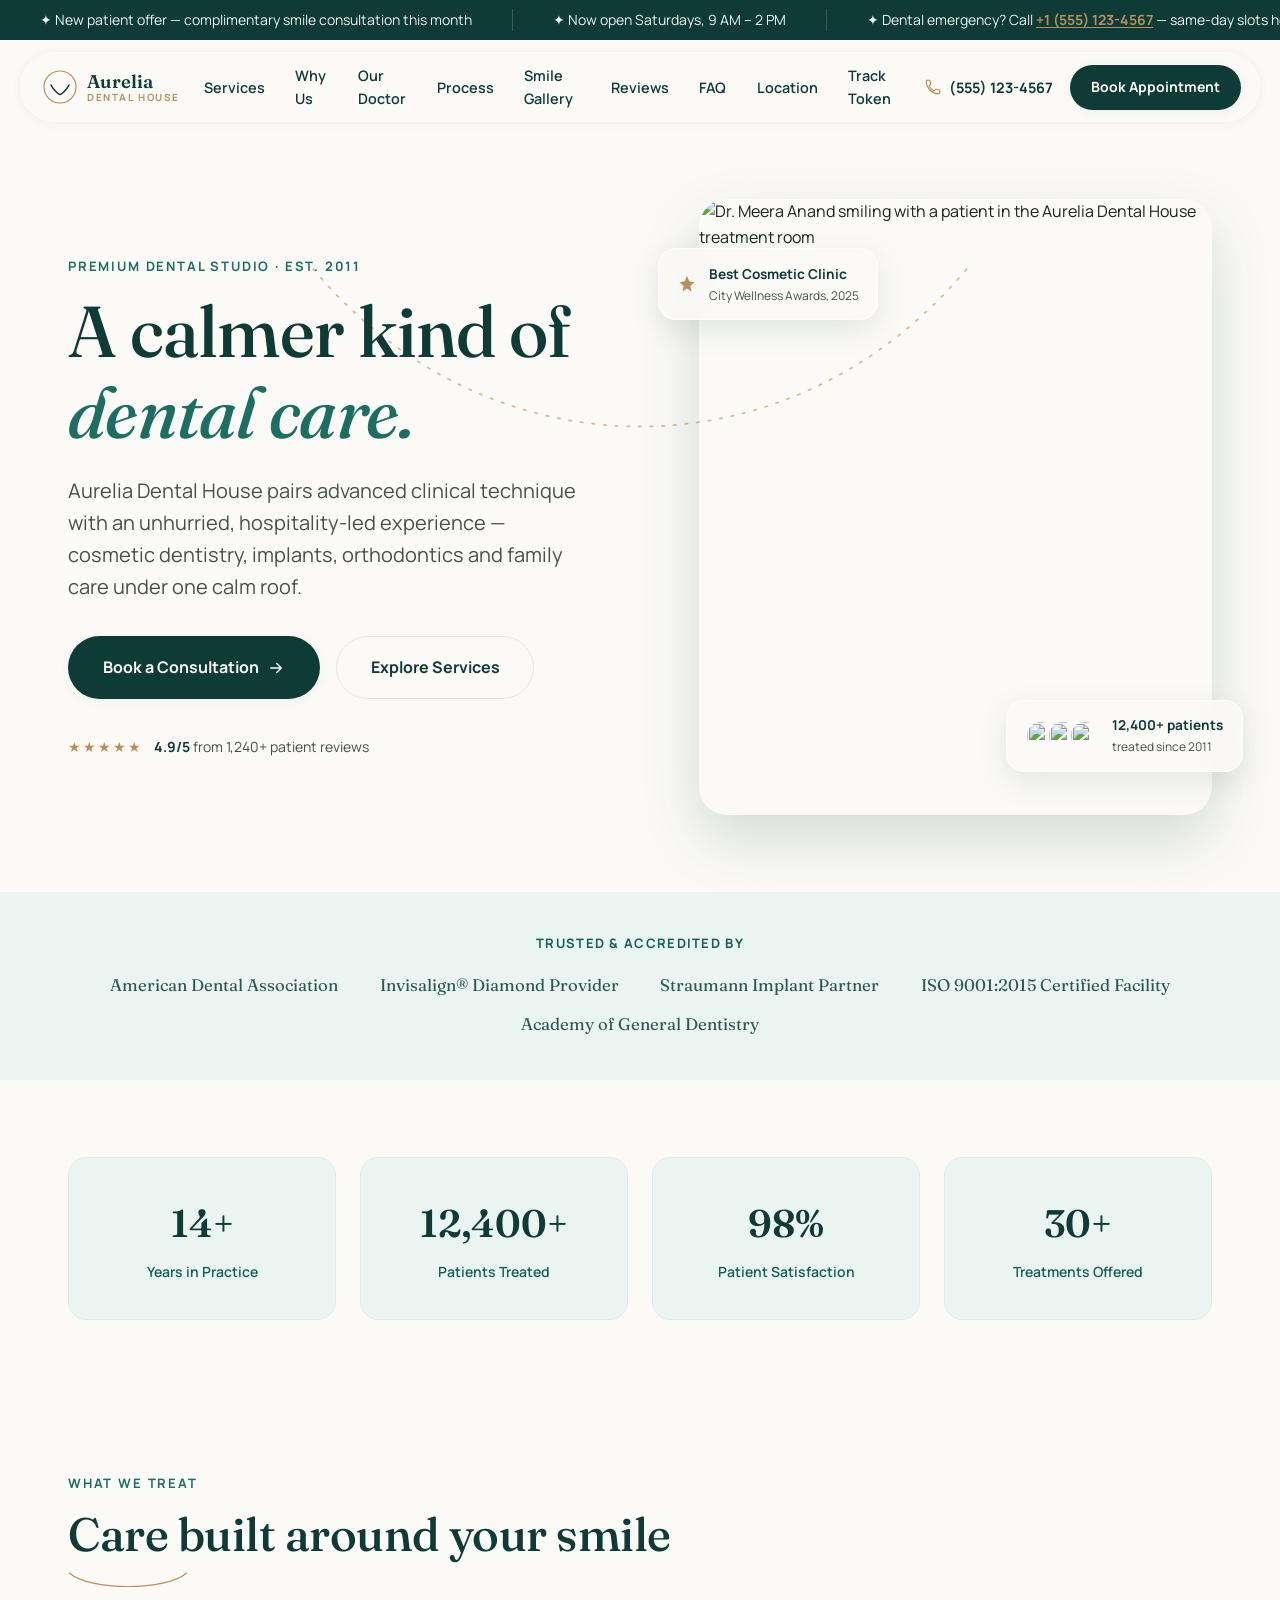
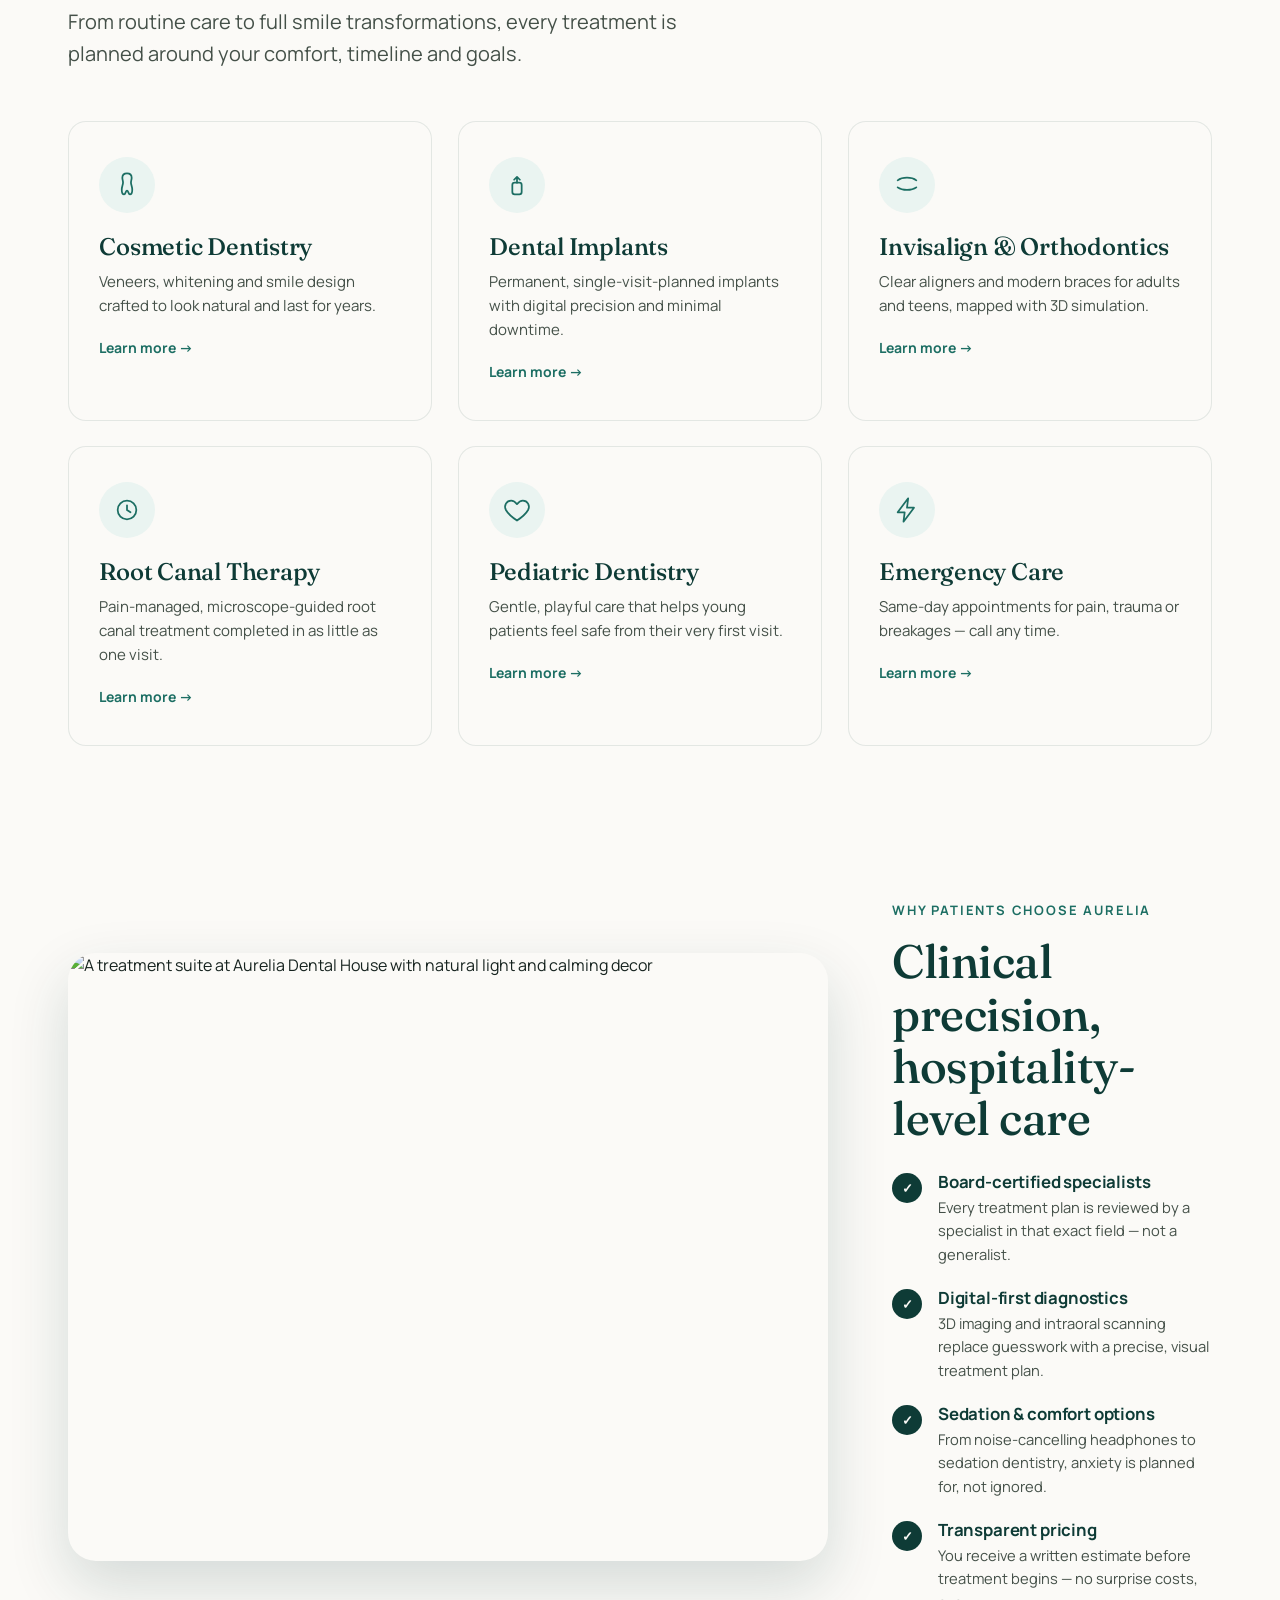
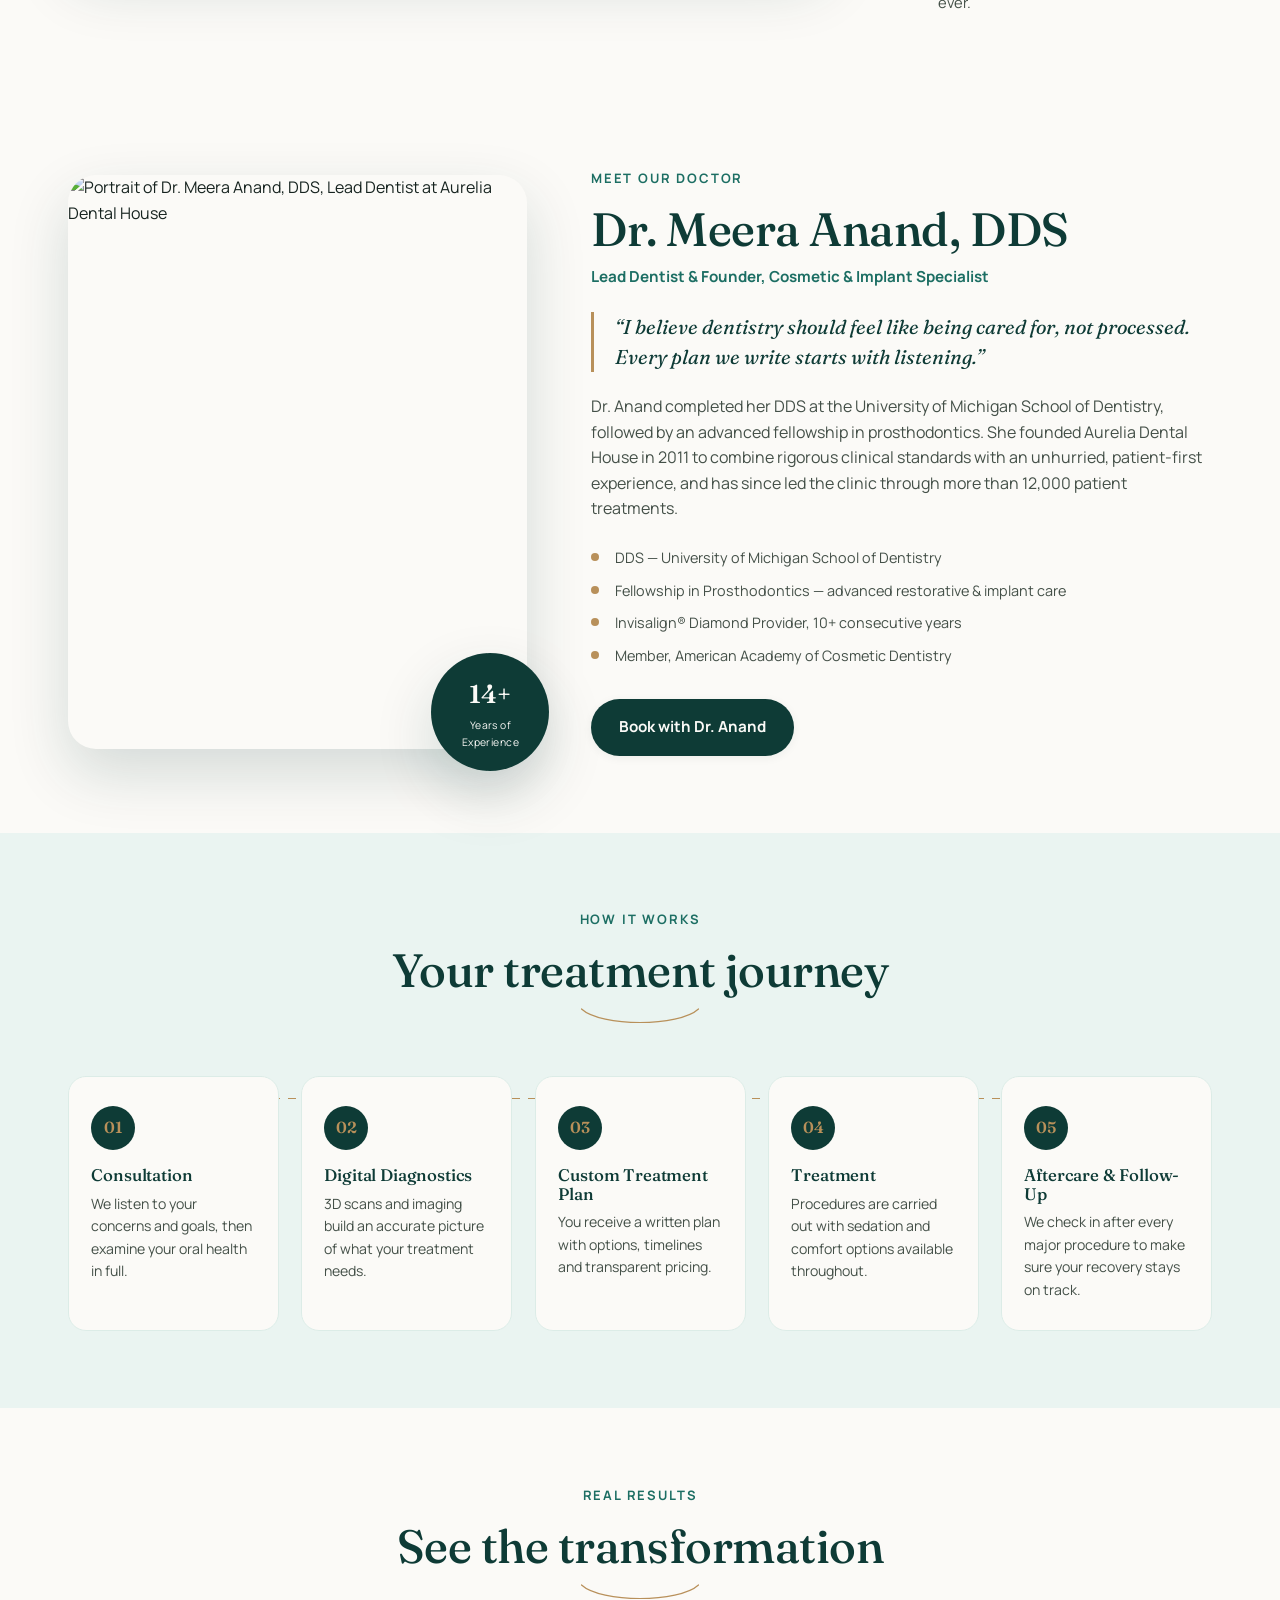
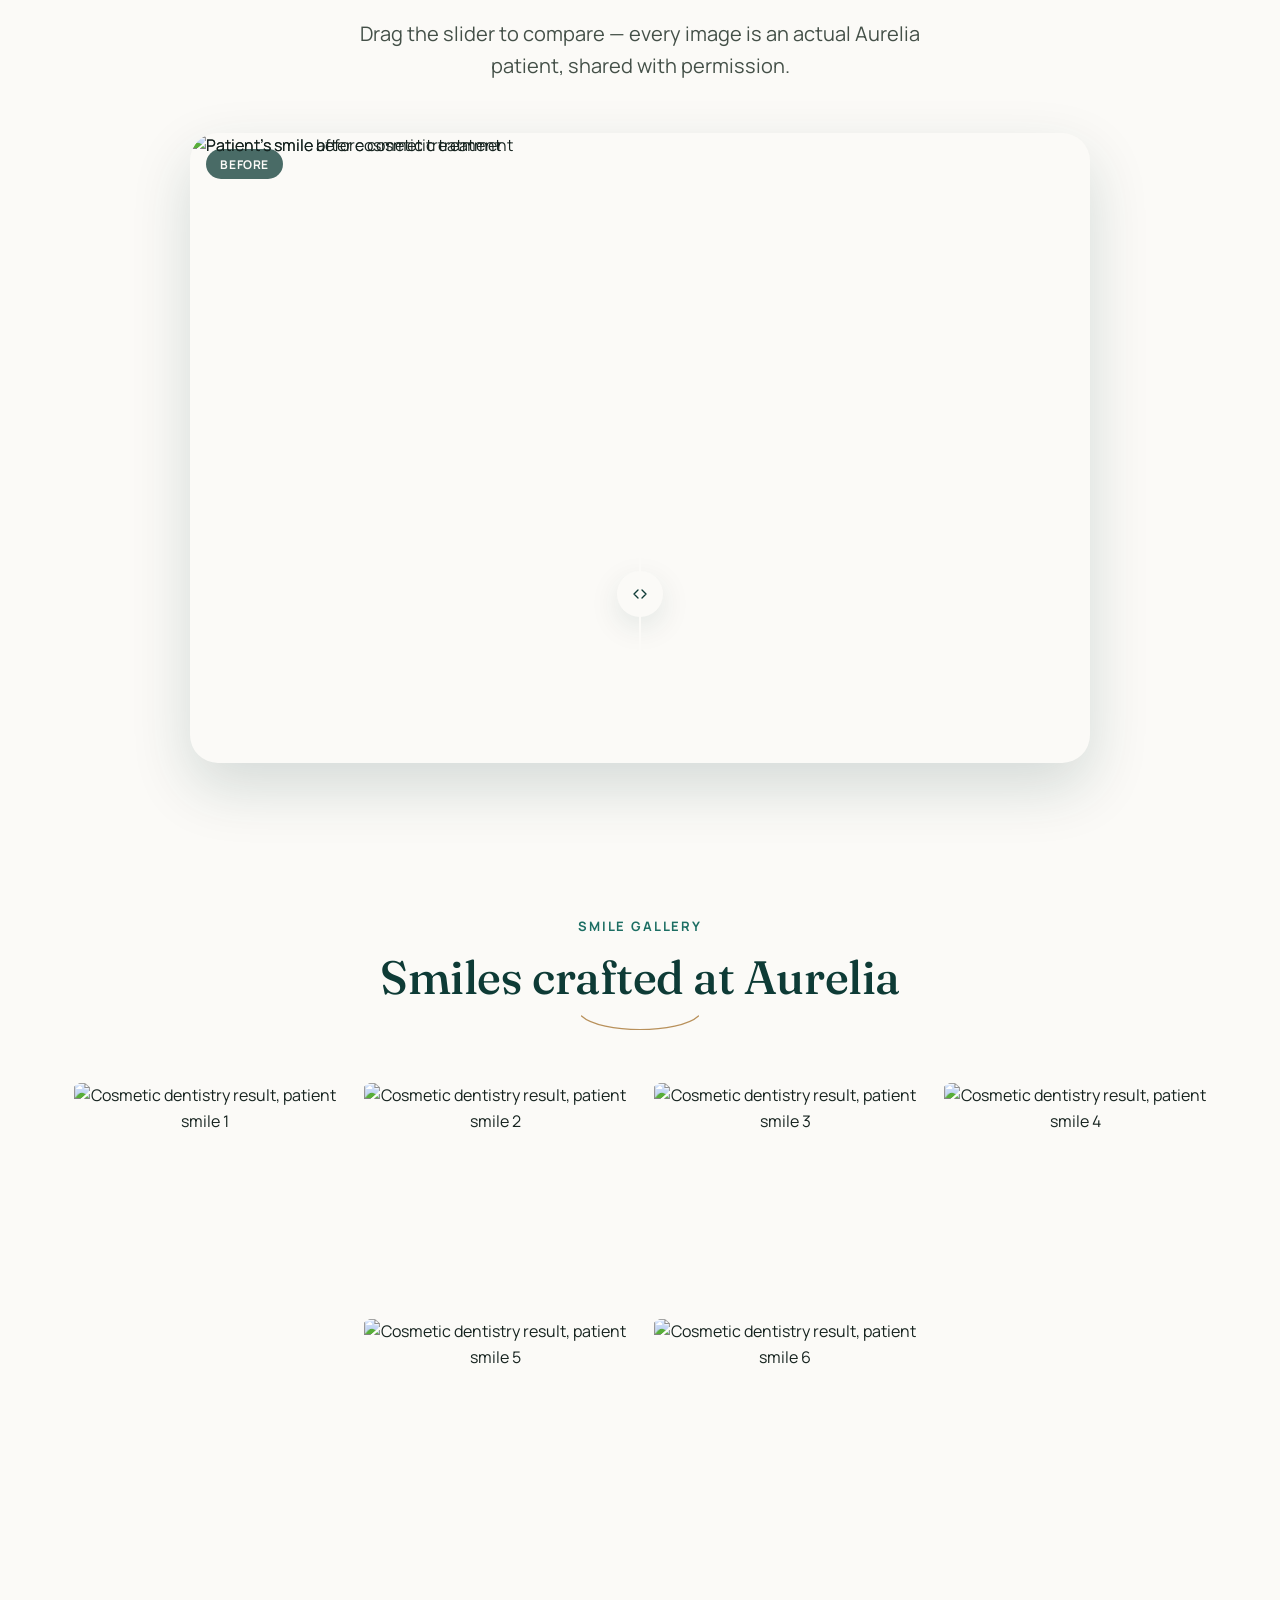
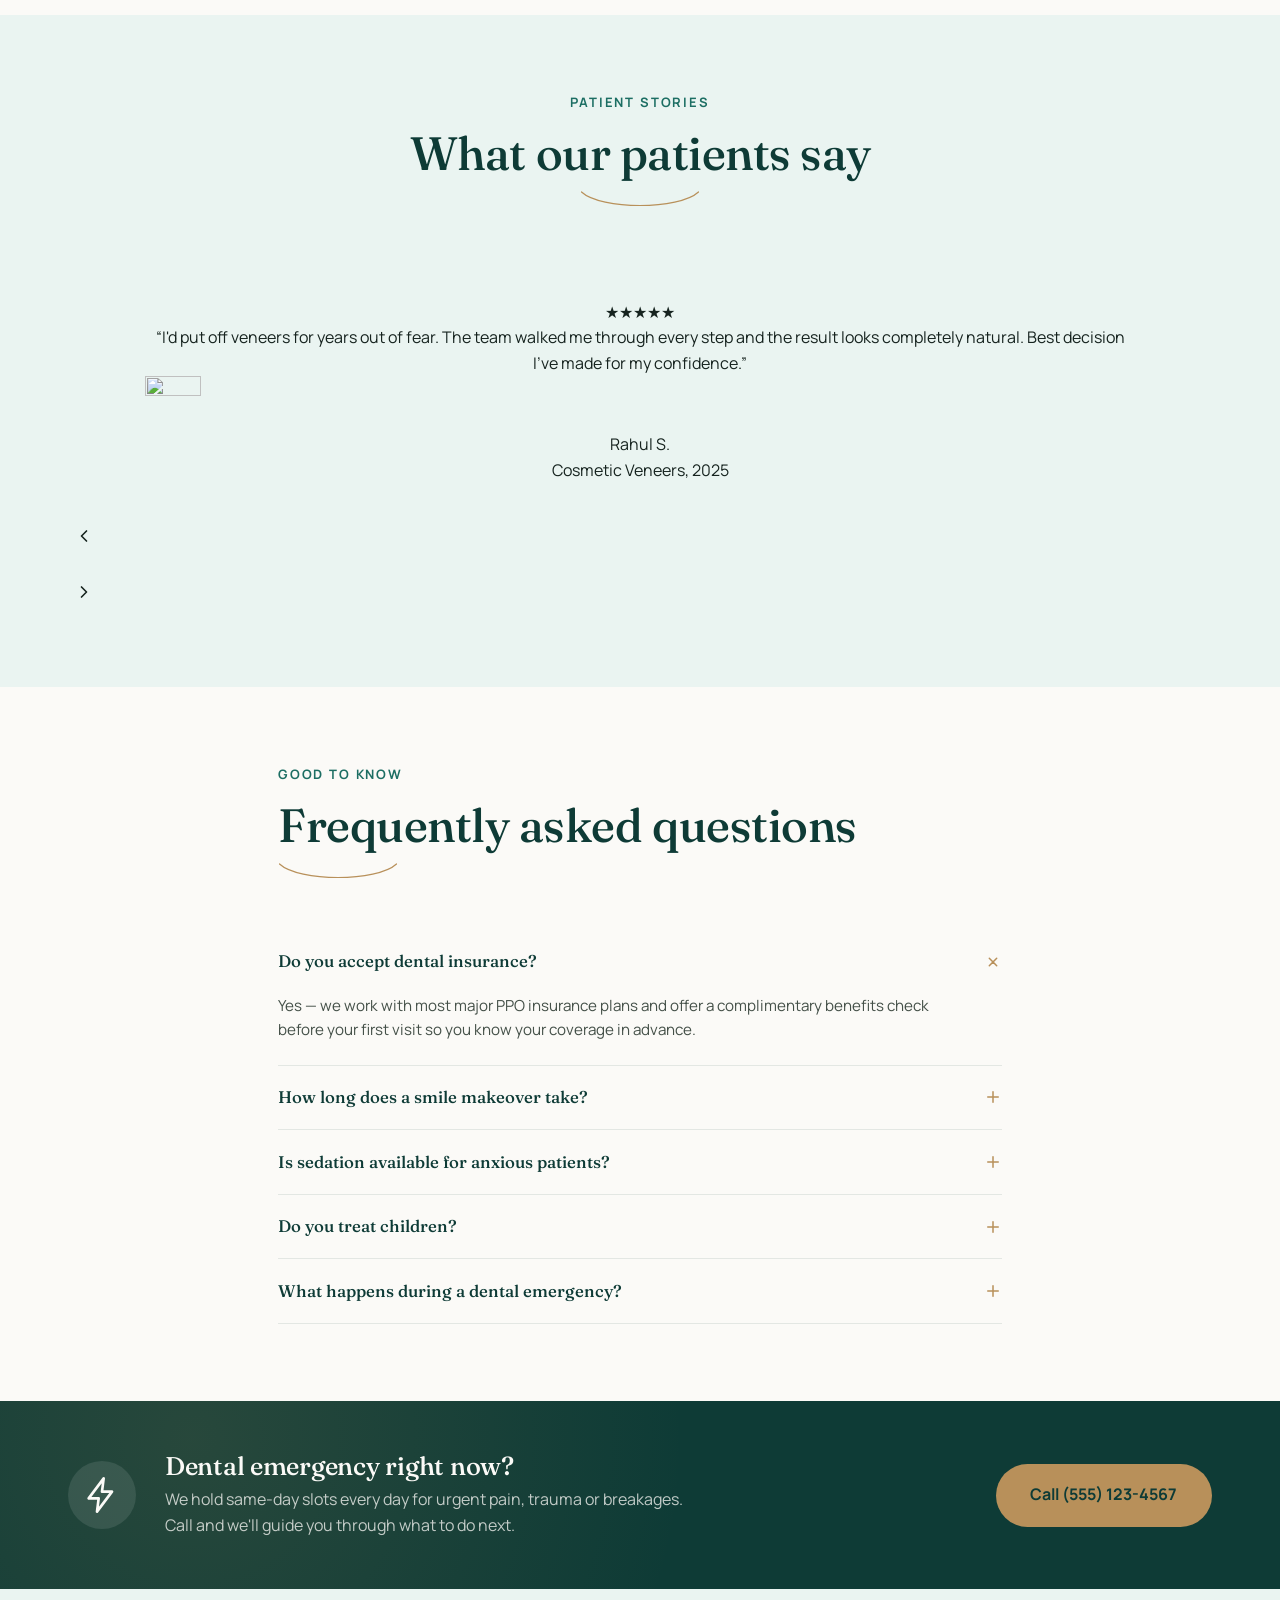
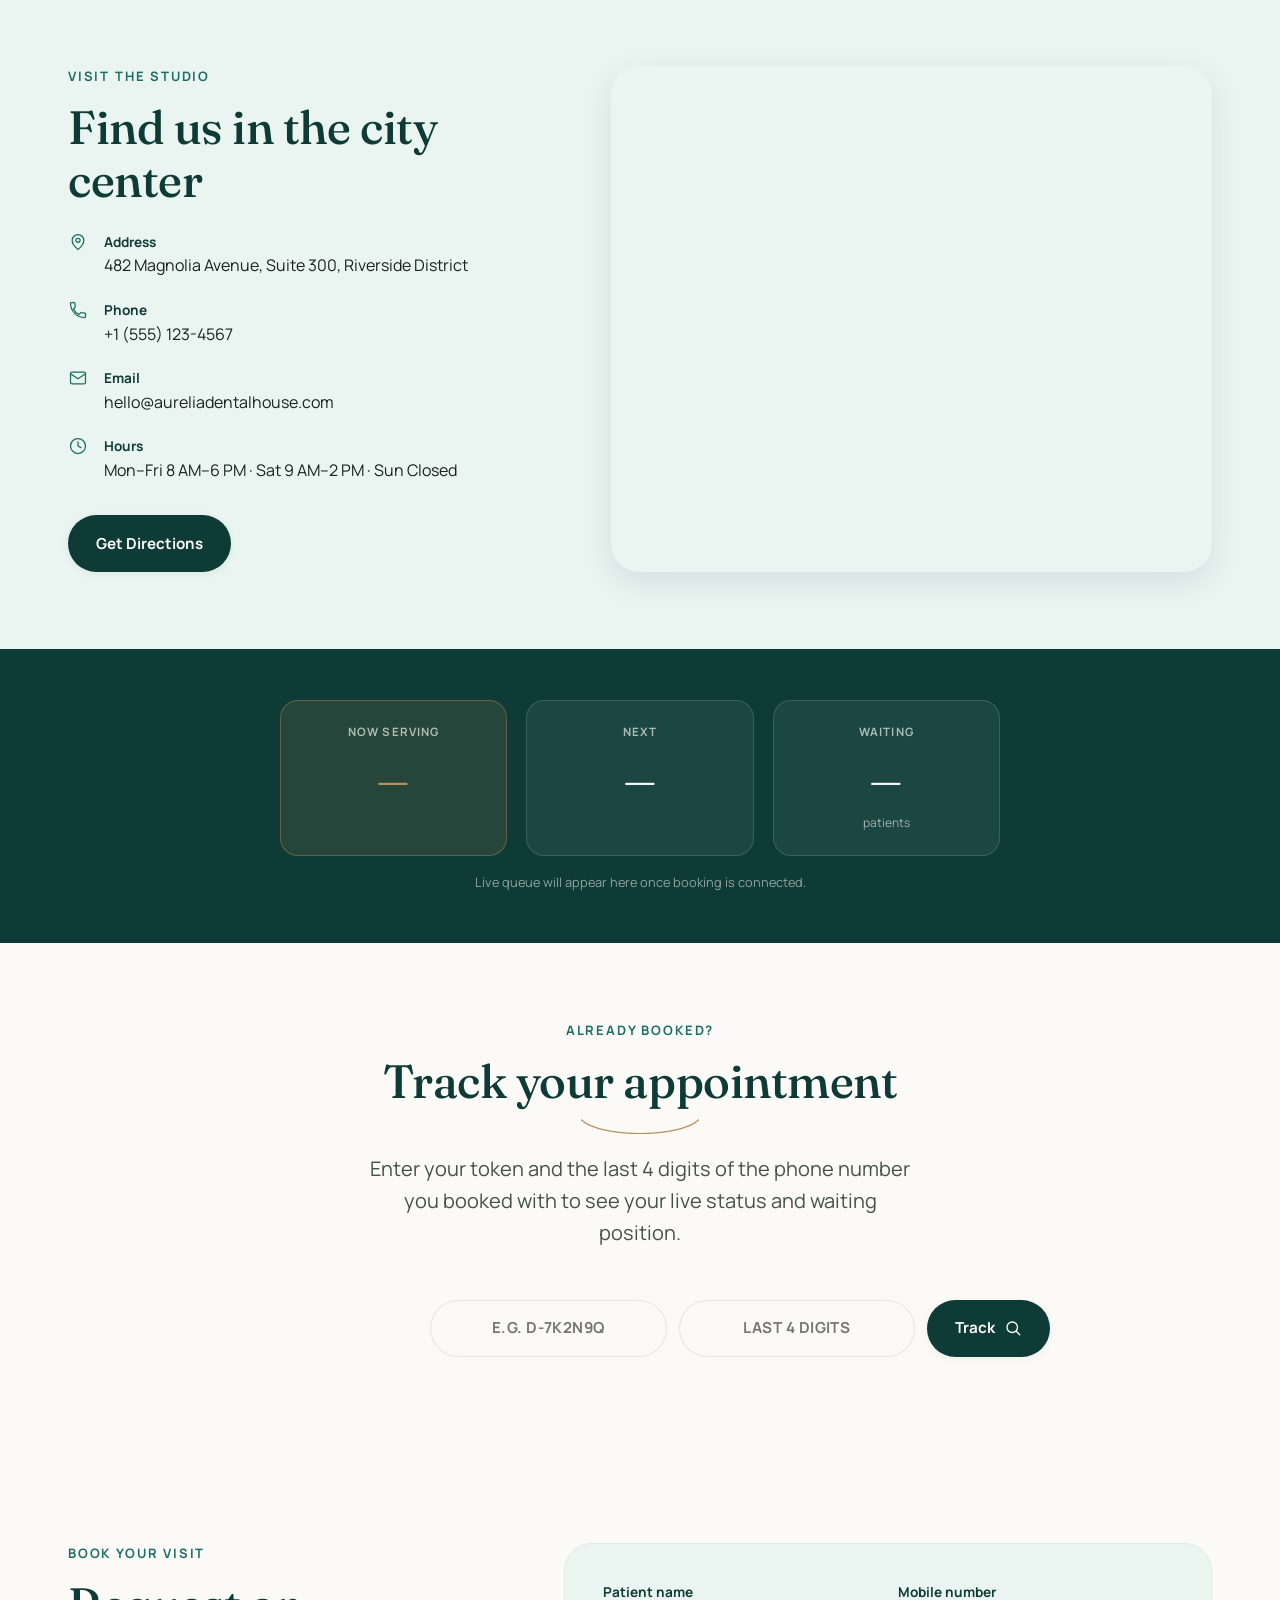
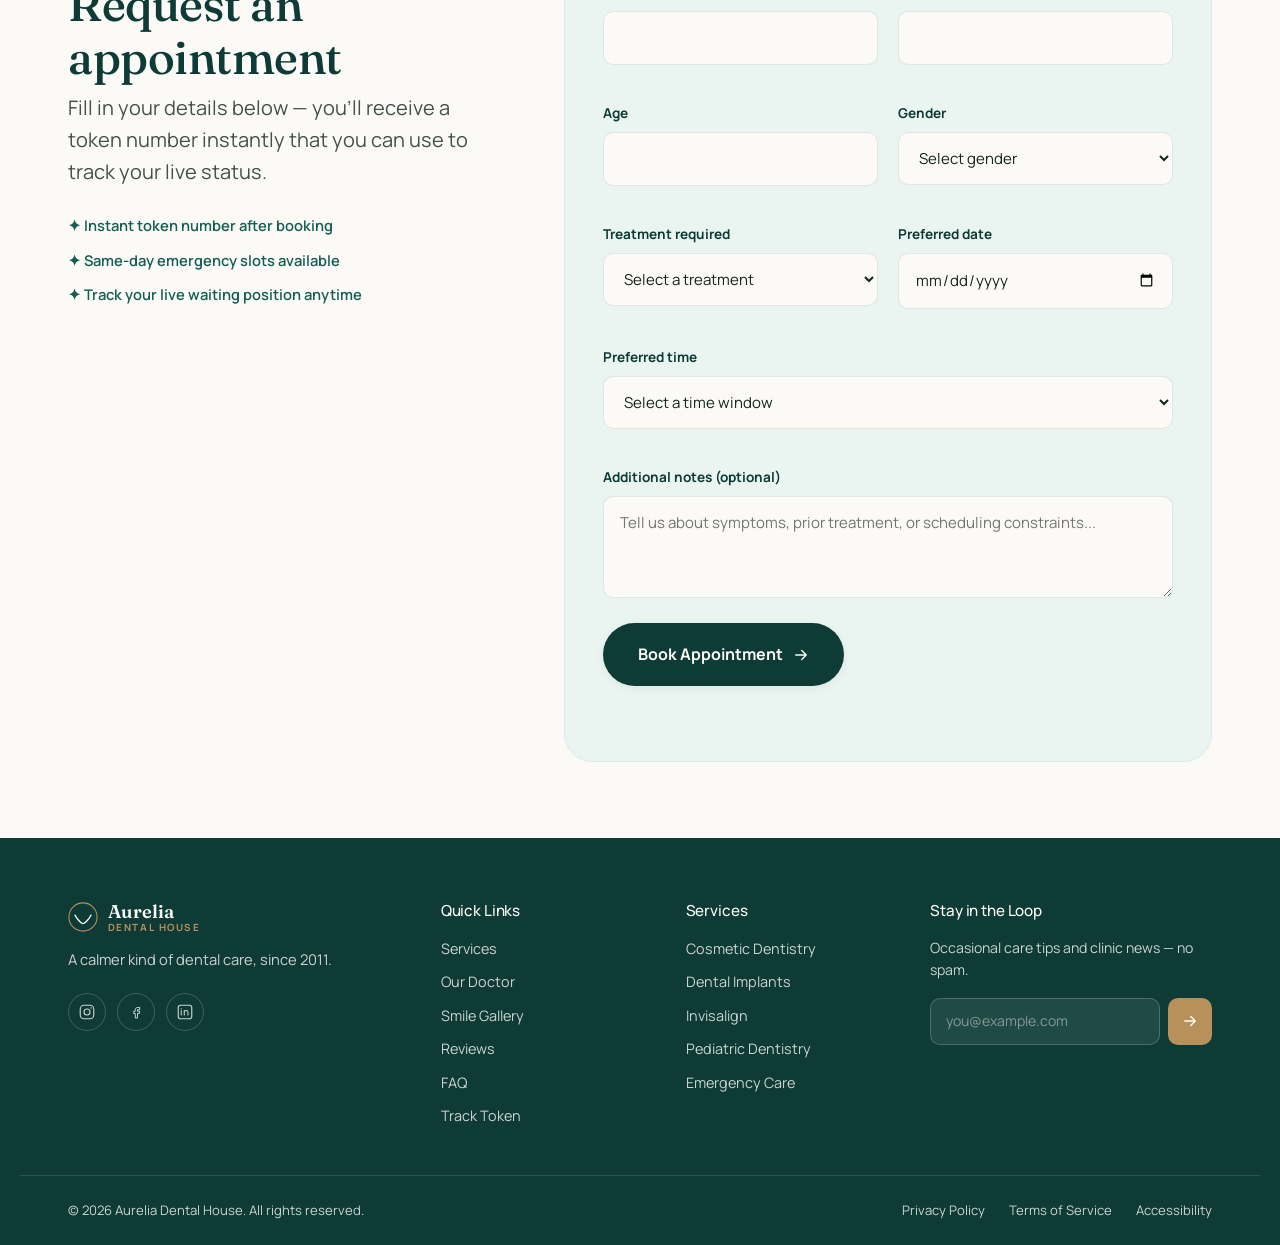
==== commit 99f0964a: "Update index.html" ====
--- a/index.html
+++ b/index.html
@@ -156,15 +156,15 @@
 
       <div class="hero__media">
         <picture>
-          <source media="(max-width: 640px)" srcset="images/hero-doctor.jpg">
-          <img
-            src="https://placehold.co/900x1080/EAF4F1/0E3B36?text=Doctor+with+Patient+%E2%80%94+Replace+Image&font=raleway"
-            alt="Dr. Meera Anand smiling with a patient in the Aurelia Dental House treatment room"
-            class="hero__image"
-            width="900" height="1080"
-            loading="eager"
-            fetchpriority="high">
-        </picture>
+  <source media="(max-width: 640px)" srcset="images/hero-doctor.jpg">
+  <img
+    src="images/hero-doctor.jpg"
+    alt="Dr. Meera Anand smiling with a patient in the Aurelia Dental House treatment room"
+    class="hero__image"
+    width="900" height="1080"
+    loading="eager"
+    fetchpriority="high">
+</picture>
 
         <div class="hero__floating-card hero__floating-card--top" role="note">
           <svg width="20" height="20" viewBox="0 0 24 24" fill="none" aria-hidden="true"><path d="M12 2l2.6 6.6L21 10l-5 4.4L17.4 21 12 17.3 6.6 21 8 14.4 3 10l6.4-1.4L12 2z" fill="#B8905A"/></svg>
@@ -176,10 +176,10 @@
 
         <div class="hero__floating-card hero__floating-card--bottom" role="note">
           <div class="hero__floating-avatars" aria-hidden="true">
-            <img src="https://placehold.co/48x48/DCECE7/0E3B36?text=%F0%9F%99%82" alt="" width="48" height="48">
-            <img src="https://placehold.co/48x48/EAF4F1/0E3B36?text=%F0%9F%99%82" alt="" width="48" height="48">
-            <img src="https://placehold.co/48x48/DCECE7/0E3B36?text=%F0%9F%99%82" alt="" width="48" height="48">
-          </div>
+  <img src="images/hero-avatar-1.jpg" alt="" width="48" height="48">
+  <img src="images/hero-avatar-2.jpg" alt="" width="48" height="48">
+  <img src="images/hero-avatar-3.jpg" alt="" width="48" height="48">
+</div>
           <div>
             <p class="hero__floating-card-title">12,400+ patients</p>
             <p class="hero__floating-card-sub">treated since 2011</p>
@@ -309,9 +309,9 @@
     <div class="section-container why-us__container">
       <div class="why-us__media">
         <img
-          src="https://placehold.co/760x600/DCECE7/0E3B36?text=Clinic+Interior+%E2%80%94+Replace+Image&font=raleway"
-          alt="A treatment suite at Aurelia Dental House with natural light and calming decor"
-          loading="lazy" width="760" height="600">
+  src="images/clinic-interior.jpg"
+  alt="A treatment suite at Aurelia Dental House with natural light and calming decor"
+  loading="lazy" width="760" height="600">
       </div>
 
       <div class="why-us__content">
@@ -359,9 +359,9 @@
     <div class="section-container doctor__container">
       <div class="doctor__media">
         <img
-          src="https://placehold.co/620x760/EAF4F1/0E3B36?text=Dr.+Meera+Anand+%E2%80%94+Replace+Image&font=raleway"
-          alt="Portrait of Dr. Meera Anand, DDS, Lead Dentist at Aurelia Dental House"
-          loading="lazy" width="620" height="760">
+  src="images/doctor-meera.jpg"
+  alt="Portrait of Dr. Meera Anand, DDS, Lead Dentist at Aurelia Dental House"
+  loading="lazy" width="620" height="760">
         <div class="doctor__media-badge">
           <p class="doctor__media-badge-number">14+</p>
           <p class="doctor__media-badge-label">Years of<br>Experience</p>
@@ -442,71 +442,229 @@
 
   <!-- ============================================================
        10. BEFORE & AFTER COMPARISON SLIDER
-       ============================================================ -->
-  <section class="before-after" aria-labelledby="before-after-heading">
-    <div class="section-container">
-      <div class="section-heading section-heading--center">
-        <p class="eyebrow">Real Results</p>
-        <h2 class="section-heading__title" id="before-after-heading">See the transformation</h2>
-        <svg class="section-heading__arc" viewBox="0 0 160 24" fill="none" aria-hidden="true"><path d="M2 4c26 24 130 24 156 0" stroke="#B8905A" stroke-width="1.6" stroke-linecap="round"/></svg>
-        <p class="section-heading__sub">Drag the slider to compare — every image is an actual Aurelia patient, shared with permission.</p>
-      </div>
-
-      <div class="ba-slider" data-ba-slider>
-        <div class="ba-slider__image-wrap ba-slider__image-wrap--before">
-          <img src="https://placehold.co/1000x700/DCECE7/0E3B36?text=BEFORE+%E2%80%94+Replace+Image&font=raleway" alt="Patient's smile before cosmetic treatment" draggable="false">
-          <span class="ba-slider__tag ba-slider__tag--before">Before</span>
-        </div>
-        <div class="ba-slider__image-wrap ba-slider__image-wrap--after" data-ba-after>
-          <img src="https://placehold.co/1000x700/EAF4F1/0E3B36?text=AFTER+%E2%80%94+Replace+Image&font=raleway" alt="Patient's smile after cosmetic treatment" draggable="false">
-          <span class="ba-slider__tag ba-slider__tag--after">After</span>
-        </div>
-
-        <input
-          type="range"
-          class="ba-slider__range"
-          min="0" max="100" value="50"
-          aria-label="Drag to compare before and after images"
-          data-ba-input>
-        <div class="ba-slider__handle" data-ba-handle aria-hidden="true">
-          <svg width="16" height="16" viewBox="0 0 24 24" fill="none"><path d="M9 6l-6 6 6 6M15 6l6 6-6 6" stroke="#0E3B36" stroke-width="2" stroke-linecap="round" stroke-linejoin="round"/></svg>
-        </div>
-      </div>
-    </div>
-  </section>
-
+       ==================================================
+<!-- ==========================================================
+     15. BEFORE & AFTER SLIDER
+     ========================================================== -->
+<section class="before-after" aria-labelledby="before-after-heading">
+  <div class="section-container">
+
+    <div class="section-heading section-heading--center">
+      <p class="eyebrow">Real Results</p>
+
+      <h2 class="section-heading__title" id="before-after-heading">
+        See the transformation
+      </h2>
+
+      <svg
+        class="section-heading__arc"
+        viewBox="0 0 160 24"
+        fill="none"
+        aria-hidden="true">
+        <path
+          d="M2 4c26 24 130 24 156 0"
+          stroke="#B8905A"
+          stroke-width="1.6"
+          stroke-linecap="round"/>
+      </svg>
+
+      <p class="section-heading__sub">
+        Drag the slider to compare — every image is an actual Aurelia patient, shared with permission.
+      </p>
+    </div>
+
+    <!-- BEFORE / AFTER SLIDER -->
+    <div class="ba-slider" data-ba-slider>
+
+      <!-- BEFORE IMAGE -->
+      <div class="ba-slider__image-wrap ba-slider__image-wrap--before">
+        <img
+          src="images/before.jpg"
+          alt="Patient's smile before cosmetic treatment"
+          draggable="false">
+        <span class="ba-slider__tag ba-slider__tag--before">
+          Before
+        </span>
+      </div>
+
+      <!-- AFTER IMAGE -->
+      <div
+        class="ba-slider__image-wrap ba-slider__image-wrap--after"
+        data-ba-after>
+
+        <img
+          src="images/after.jpg"
+          alt="Patient's smile after cosmetic treatment"
+          draggable="false">
+
+        <span class="ba-slider__tag ba-slider__tag--after">
+          After
+        </span>
+      </div>
+
+      <!-- SLIDER CONTROL -->
+      <input
+        type="range"
+        class="ba-slider__range"
+        min="0"
+        max="100"
+        value="50"
+        aria-label="Drag to compare before and after images"
+        data-ba-input>
+
+      <!-- SLIDER HANDLE -->
+      <div
+        class="ba-slider__handle"
+        data-ba-handle
+        aria-hidden="true">
+
+        <svg
+          width="16"
+          height="16"
+          viewBox="0 0 24 24"
+          fill="none">
+
+          <path
+            d="M9 6l-6 6 6 6M15 6l6 6-6 6"
+            stroke="#0E3B36"
+            stroke-width="2"
+            stroke-linecap="round"
+            stroke-linejoin="round"/>
+        </svg>
+
+      </div>
+
+    </div>
+    <!-- END BEFORE / AFTER SLIDER -->
+
+  </div>
+</section>
   <!-- ============================================================
        11. SMILE GALLERY
        ============================================================ -->
-  <section class="gallery" id="gallery" aria-labelledby="gallery-heading">
-    <div class="section-container">
-      <div class="section-heading section-heading--center">
-        <p class="eyebrow">Smile Gallery</p>
-        <h2 class="section-heading__title" id="gallery-heading">Smiles crafted at Aurelia</h2>
-        <svg class="section-heading__arc" viewBox="0 0 160 24" fill="none" aria-hidden="true"><path d="M2 4c26 24 130 24 156 0" stroke="#B8905A" stroke-width="1.6" stroke-linecap="round"/></svg>
-      </div>
-
-      <div class="gallery__grid">
-        <button class="gallery__item gallery__item--tall" data-gallery-trigger data-full="https://placehold.co/900x1200/EAF4F1/0E3B36?text=Smile+01&font=raleway" aria-label="Open smile gallery image 1">
-          <img src="https://placehold.co/450x600/EAF4F1/0E3B36?text=Smile+01&font=raleway" alt="Cosmetic dentistry result, patient smile 1" loading="lazy" width="450" height="600">
-        </button>
-        <button class="gallery__item" data-gallery-trigger data-full="https://placehold.co/900x900/DCECE7/0E3B36?text=Smile+02&font=raleway" aria-label="Open smile gallery image 2">
-          <img src="https://placehold.co/450x450/DCECE7/0E3B36?text=Smile+02&font=raleway" alt="Cosmetic dentistry result, patient smile 2" loading="lazy" width="450" height="450">
-        </button>
-        <button class="gallery__item" data-gallery-trigger data-full="https://placehold.co/900x900/EAF4F1/0E3B36?text=Smile+03&font=raleway" aria-label="Open smile gallery image 3">
-          <img src="https://placehold.co/450x450/EAF4F1/0E3B36?text=Smile+03&font=raleway" alt="Cosmetic dentistry result, patient smile 3" loading="lazy" width="450" height="450">
-        </button>
-        <button class="gallery__item gallery__item--tall" data-gallery-trigger data-full="https://placehold.co/900x1200/DCECE7/0E3B36?text=Smile+04&font=raleway" aria-label="Open smile gallery image 4">
-          <img src="https://placehold.co/450x600/DCECE7/0E3B36?text=Smile+04&font=raleway" alt="Cosmetic dentistry result, patient smile 4" loading="lazy" width="450" height="600">
-        </button>
-        <button class="gallery__item" data-gallery-trigger data-full="https://placehold.co/900x900/EAF4F1/0E3B36?text=Smile+05&font=raleway" aria-label="Open smile gallery image 5">
-          <img src="https://placehold.co/450x450/EAF4F1/0E3B36?text=Smile+05&font=raleway" alt="Cosmetic dentistry result, patient smile 5" loading="lazy" width="450" height="450">
-        </button>
-        <button class="gallery__item" data-gallery-trigger data-full="https://placehold.co/900x900/DCECE7/0E3B36?text=Smile+06&font=raleway" aria-label="Open smile gallery image 6">
-          <img src="https://placehold.co/450x450/DCECE7/0E3B36?text=Smile+06&font=raleway" alt="Cosmetic dentistry result, patient smile 6" loading="lazy" width="450" height="450">
-        </button>
-      </div>
-    </div>
+ <section class="gallery" id="gallery" aria-labelledby="gallery-heading">
+  <div class="section-container">
+
+    <div class="section-heading section-heading--center">
+      <p class="eyebrow">Smile Gallery</p>
+
+      <h2 class="section-heading__title" id="gallery-heading">
+        Smiles crafted at Aurelia
+      </h2>
+
+      <svg
+        class="section-heading__arc"
+        viewBox="0 0 160 24"
+        fill="none"
+        aria-hidden="true">
+        <path
+          d="M2 4c26 24 130 24 156 0"
+          stroke="#B8905A"
+          stroke-width="1.6"
+          stroke-linecap="round"/>
+      </svg>
+    </div>
+
+    <div class="gallery__grid">
+
+      <!-- SMILE 01 -->
+      <button
+        class="gallery__item gallery__item--tall"
+        data-gallery-trigger
+        data-full="images/smile-01.jpg"
+        aria-label="Open smile gallery image 1">
+
+        <img
+          src="images/smile-01.jpg"
+          alt="Cosmetic dentistry result, patient smile 1"
+          loading="lazy"
+          width="450"
+          height="600">
+      </button>
+
+
+      <!-- SMILE 02 -->
+      <button
+        class="gallery__item"
+        data-gallery-trigger
+        data-full="images/smile-02.jpg"
+        aria-label="Open smile gallery image 2">
+
+        <img
+          src="images/smile-02.jpg"
+          alt="Cosmetic dentistry result, patient smile 2"
+          loading="lazy"
+          width="450"
+          height="450">
+      </button>
+
+
+      <!-- SMILE 03 -->
+      <button
+        class="gallery__item"
+        data-gallery-trigger
+        data-full="images/smile-03.jpg"
+        aria-label="Open smile gallery image 3">
+
+        <img
+          src="images/smile-03.jpg"
+          alt="Cosmetic dentistry result, patient smile 3"
+          loading="lazy"
+          width="450"
+          height="450">
+      </button>
+
+
+      <!-- SMILE 04 -->
+      <button
+        class="gallery__item gallery__item--tall"
+        data-gallery-trigger
+        data-full="images/smile-04.jpg"
+        aria-label="Open smile gallery image 4">
+
+        <img
+          src="images/smile-04.jpg"
+          alt="Cosmetic dentistry result, patient smile 4"
+          loading="lazy"
+          width="450"
+          height="600">
+      </button>
+
+
+      <!-- SMILE 05 -->
+      <button
+        class="gallery__item"
+        data-gallery-trigger
+        data-full="images/smile-05.jpg"
+        aria-label="Open smile gallery image 5">
+
+        <img
+          src="images/smile-05.jpg"
+          alt="Cosmetic dentistry result, patient smile 5"
+          loading="lazy"
+          width="450"
+          height="450">
+      </button>
+
+
+      <!-- SMILE 06 -->
+      <button
+        class="gallery__item"
+        data-gallery-trigger
+        data-full="images/smile-06.jpg"
+        aria-label="Open smile gallery image 6">
+
+        <img
+          src="images/smile-06.jpg"
+          alt="Cosmetic dentistry result, patient smile 6"
+          loading="lazy"
+          width="450"
+          height="450">
+      </button>
+
+    </div>
+  </div>
+</section>
 
     <!-- Lightbox for gallery -->
     <div class="lightbox" id="lightbox" role="dialog" aria-modal="true" aria-label="Smile gallery image viewer" hidden>
@@ -535,9 +693,13 @@
             <div class="testimonial-card__stars" aria-hidden="true">★★★★★</div>
             <p class="testimonial-card__text">“I'd put off veneers for years out of fear. The team walked me through every step and the result looks completely natural. Best decision I've made for my confidence.”</p>
             <div class="testimonial-card__author">
-              <img src="https://placehold.co/56x56/EAF4F1/0E3B36?text=JR" alt="" width="56" height="56">
+             <img
+  src="images/testimonial-01.jpg"
+  alt=""
+  width="56"
+  height="56">
               <div>
-                <p class="testimonial-card__name">Jordan R.</p>
+                <p class="testimonial-card__name">Rahul S.</p>
                 <p class="testimonial-card__meta">Cosmetic Veneers, 2025</p>
               </div>
             </div>
@@ -547,9 +709,13 @@
             <div class="testimonial-card__stars" aria-hidden="true">★★★★★</div>
             <p class="testimonial-card__text">“My implant procedure was painless and the follow-up care was outstanding. Dr. Anand personally called to check on me the next day.”</p>
             <div class="testimonial-card__author">
-              <img src="https://placehold.co/56x56/DCECE7/0E3B36?text=PS" alt="" width="56" height="56">
+             <img
+  src="images/testimonial-02.jpg"
+  alt=""
+  width="56"
+  height="56">
               <div>
-                <p class="testimonial-card__name">Priya S.</p>
+                <p class="testimonial-card__name">Priya R.</p>
                 <p class="testimonial-card__meta">Dental Implant, 2024</p>
               </div>
             </div>
@@ -559,9 +725,13 @@
             <div class="testimonial-card__stars" aria-hidden="true">★★★★★</div>
             <p class="testimonial-card__text">“My son used to cry at the dentist. Now he asks when his next cleaning is. The pediatric team is genuinely wonderful.”</p>
             <div class="testimonial-card__author">
-              <img src="https://placehold.co/56x56/EAF4F1/0E3B36?text=MT" alt="" width="56" height="56">
+             <img
+  src="images/testimonial-03.jpg"
+  alt=""
+  width="56"
+  height="56">
               <div>
-                <p class="testimonial-card__name">Marcus T.</p>
+                <p class="testimonial-card__name">pooja .</p>
                 <p class="testimonial-card__meta">Pediatric Care, 2025</p>
               </div>
             </div>
@@ -571,7 +741,11 @@
             <div class="testimonial-card__stars" aria-hidden="true">★★★★★</div>
             <p class="testimonial-card__text">“Eighteen months into Invisalign and the digital simulation they showed me on day one was almost exactly how my smile turned out.”</p>
             <div class="testimonial-card__author">
-              <img src="https://placehold.co/56x56/DCECE7/0E3B36?text=AK" alt="" width="56" height="56">
+              <img
+  src="images/testimonial-04.jpg"
+  alt=""
+  width="56"
+  height="56">
               <div>
                 <p class="testimonial-card__name">Aisha K.</p>
                 <p class="testimonial-card__meta">Invisalign, 2023–2024</p>
@@ -583,7 +757,11 @@
             <div class="testimonial-card__stars" aria-hidden="true">★★★★★</div>
             <p class="testimonial-card__text">“Chipped a tooth on a Sunday and they saw me within two hours. Calm, professional, and it never felt like an emergency once I arrived.”</p>
             <div class="testimonial-card__author">
-              <img src="https://placehold.co/56x56/EAF4F1/0E3B36?text=DL" alt="" width="56" height="56">
+              <img
+  src="images/testimonial-05.jpg"
+  alt=""
+  width="56"
+  height="56">
               <div>
                 <p class="testimonial-card__name">David L.</p>
                 <p class="testimonial-card__meta">Emergency Care, 2025</p>
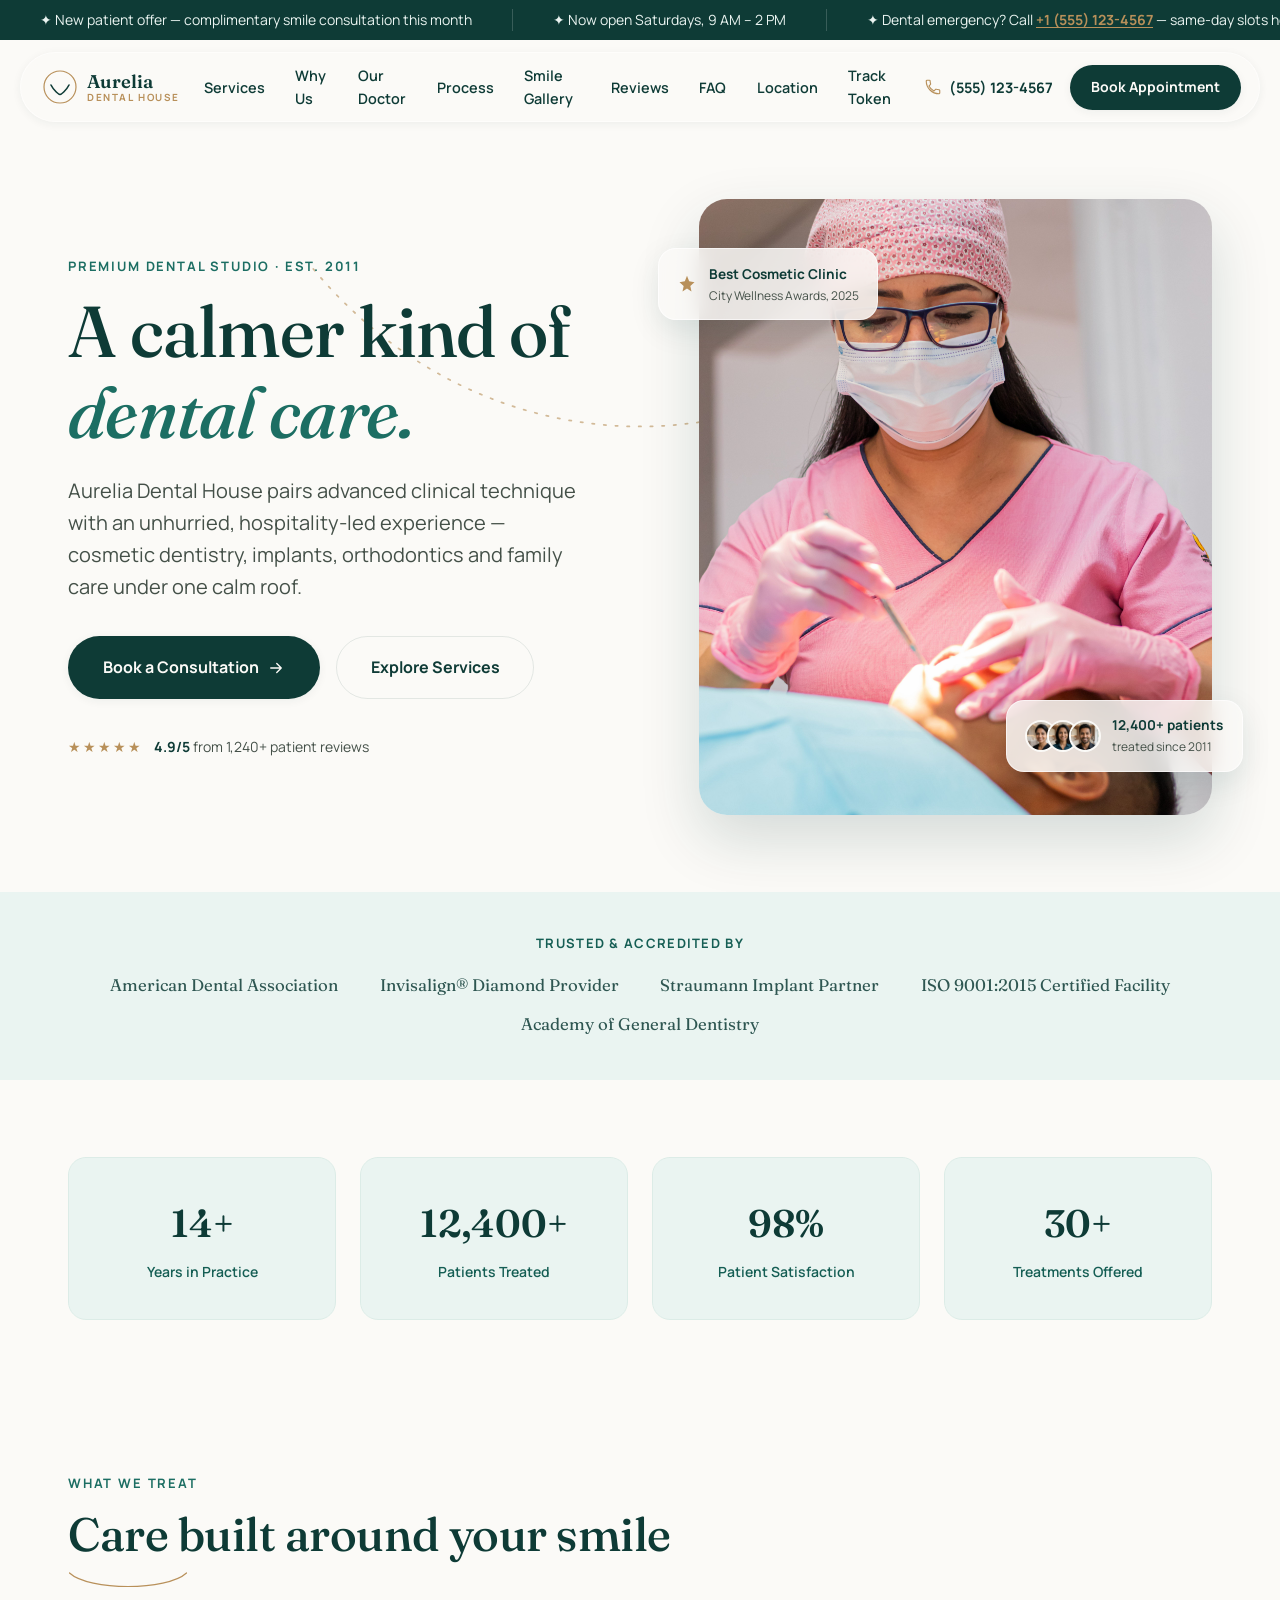
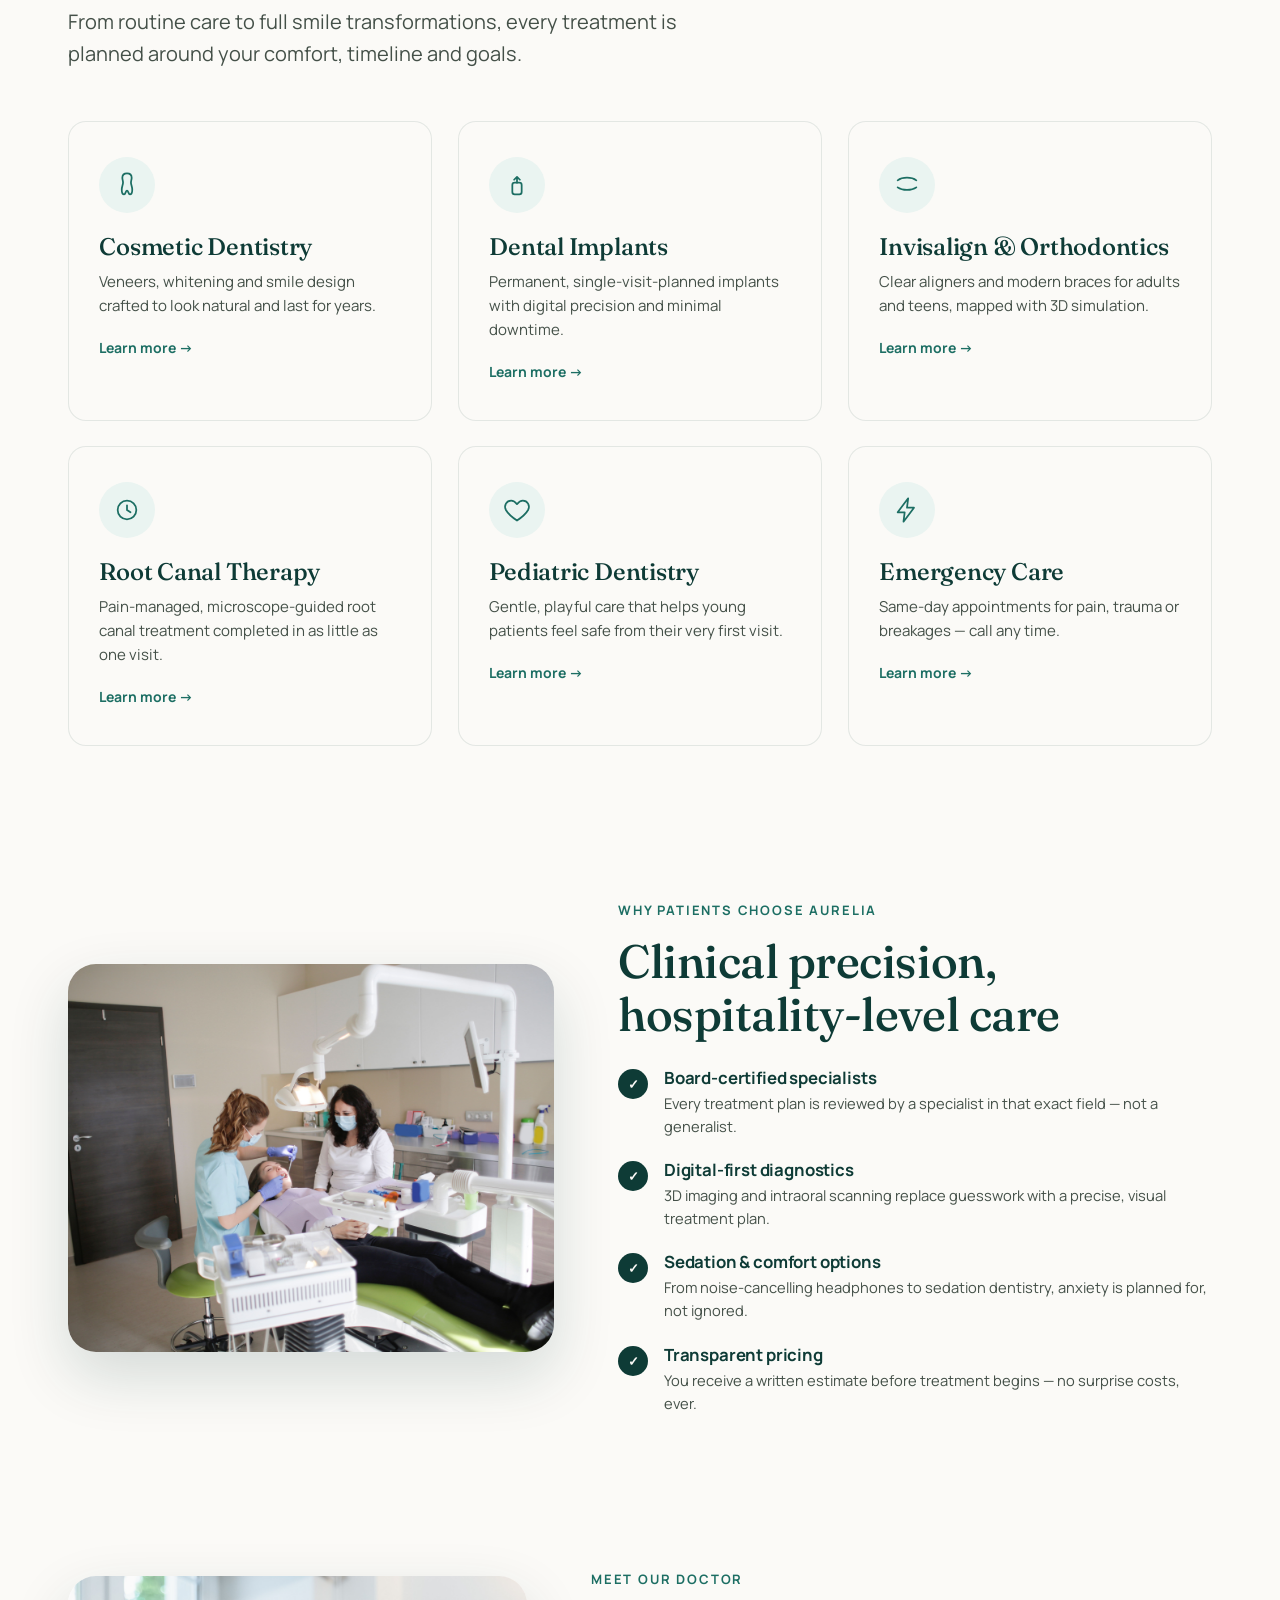
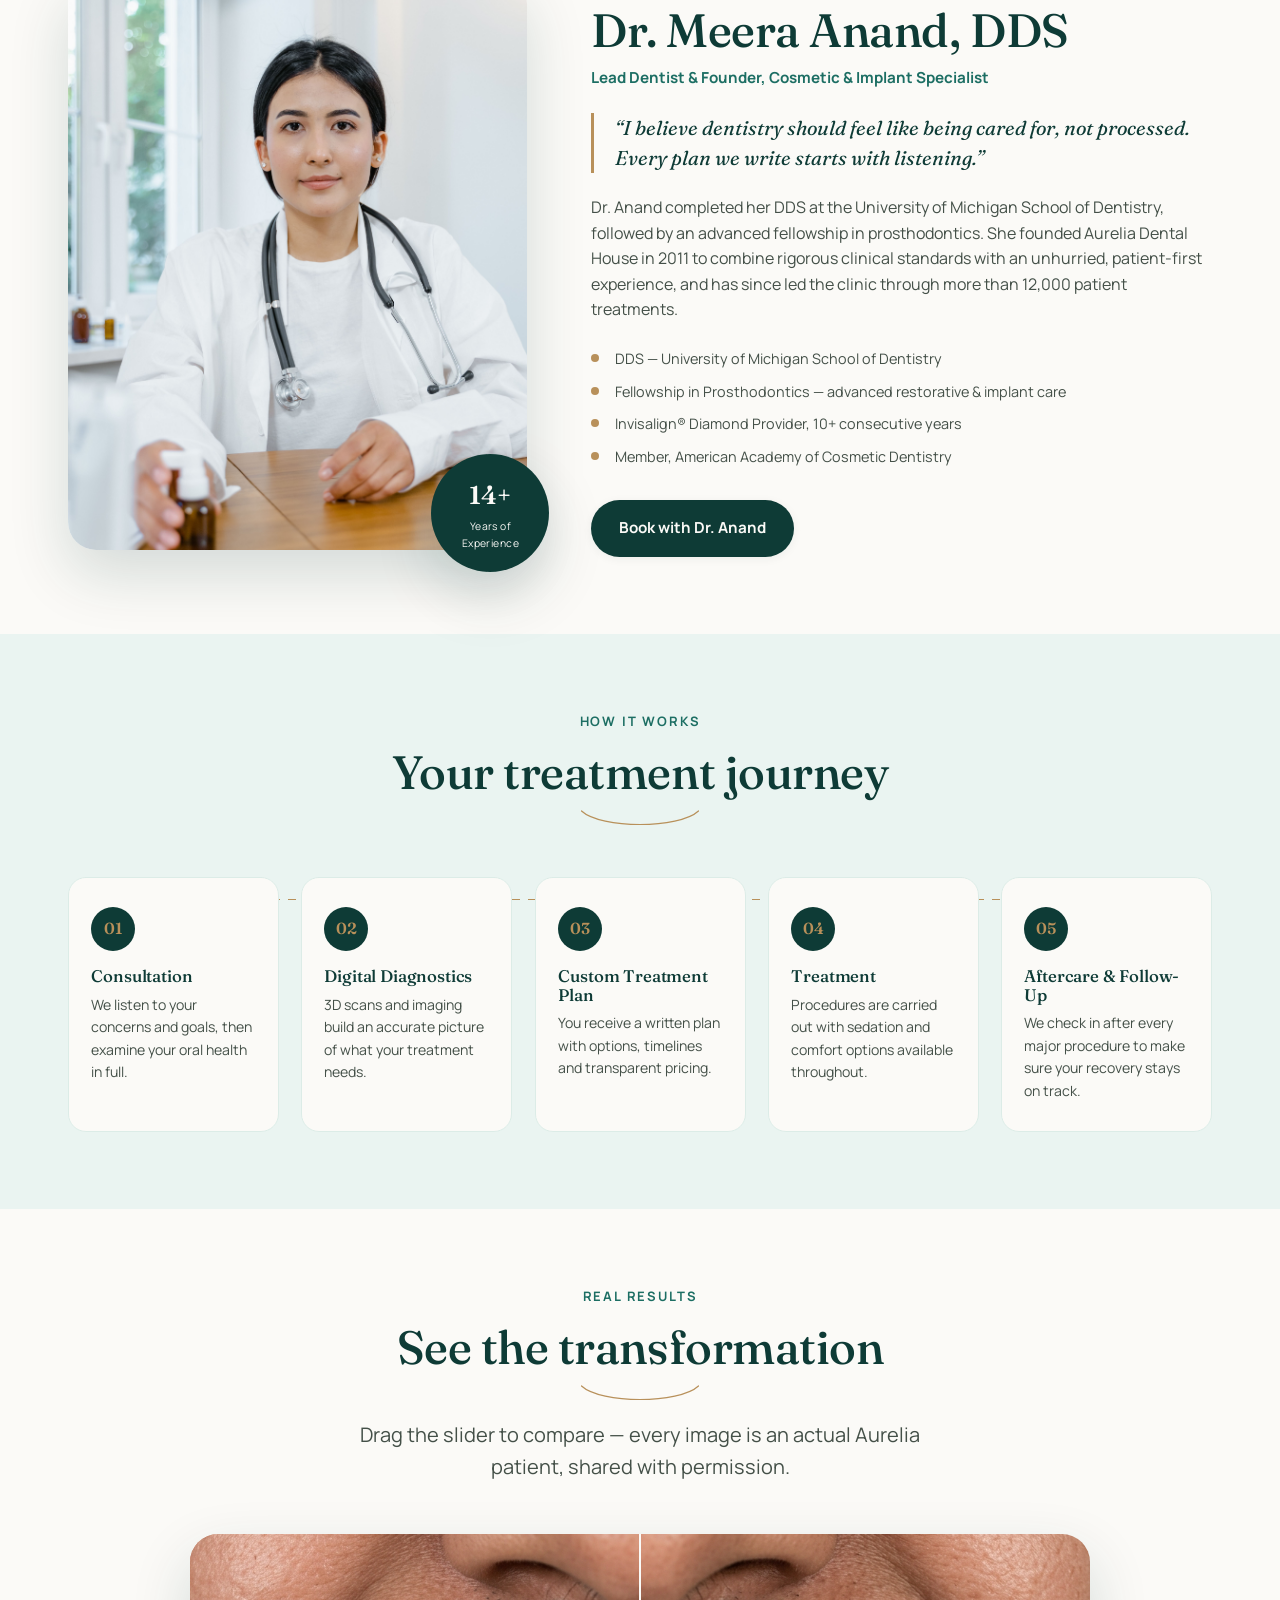
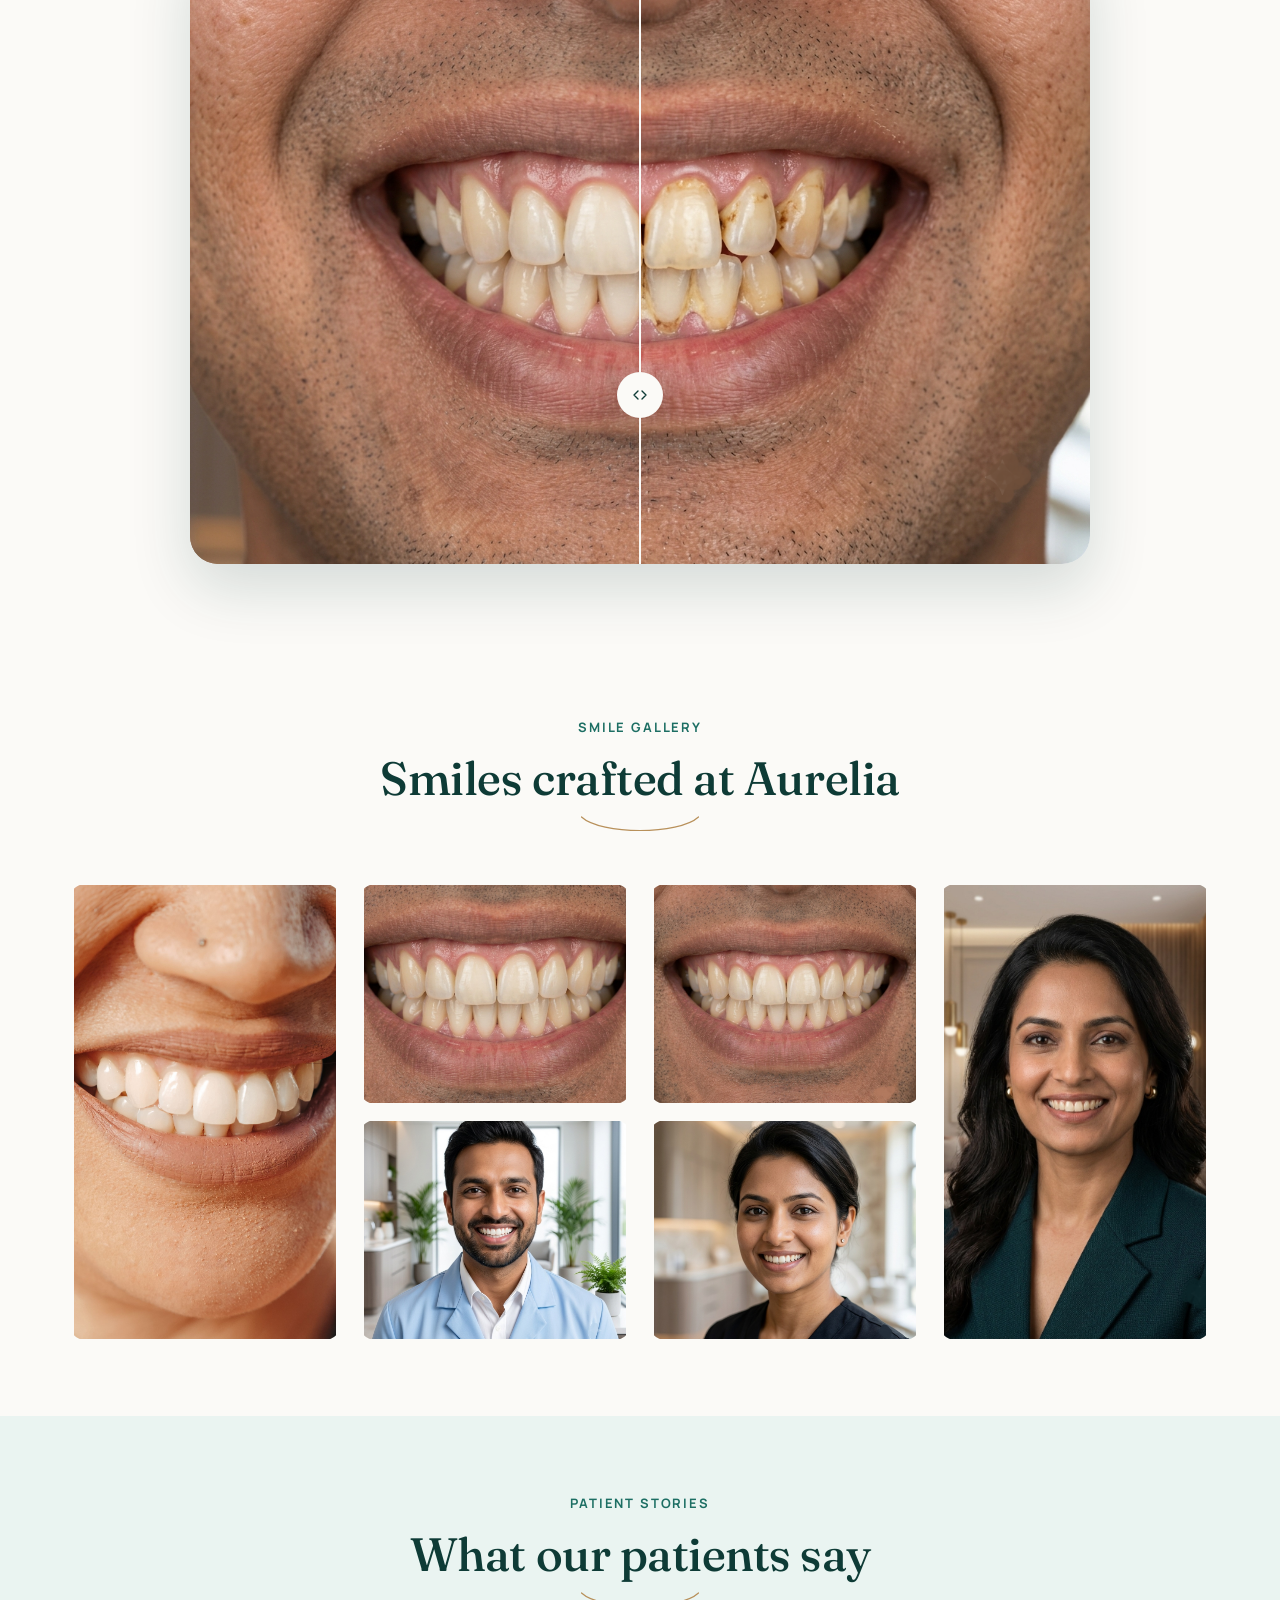
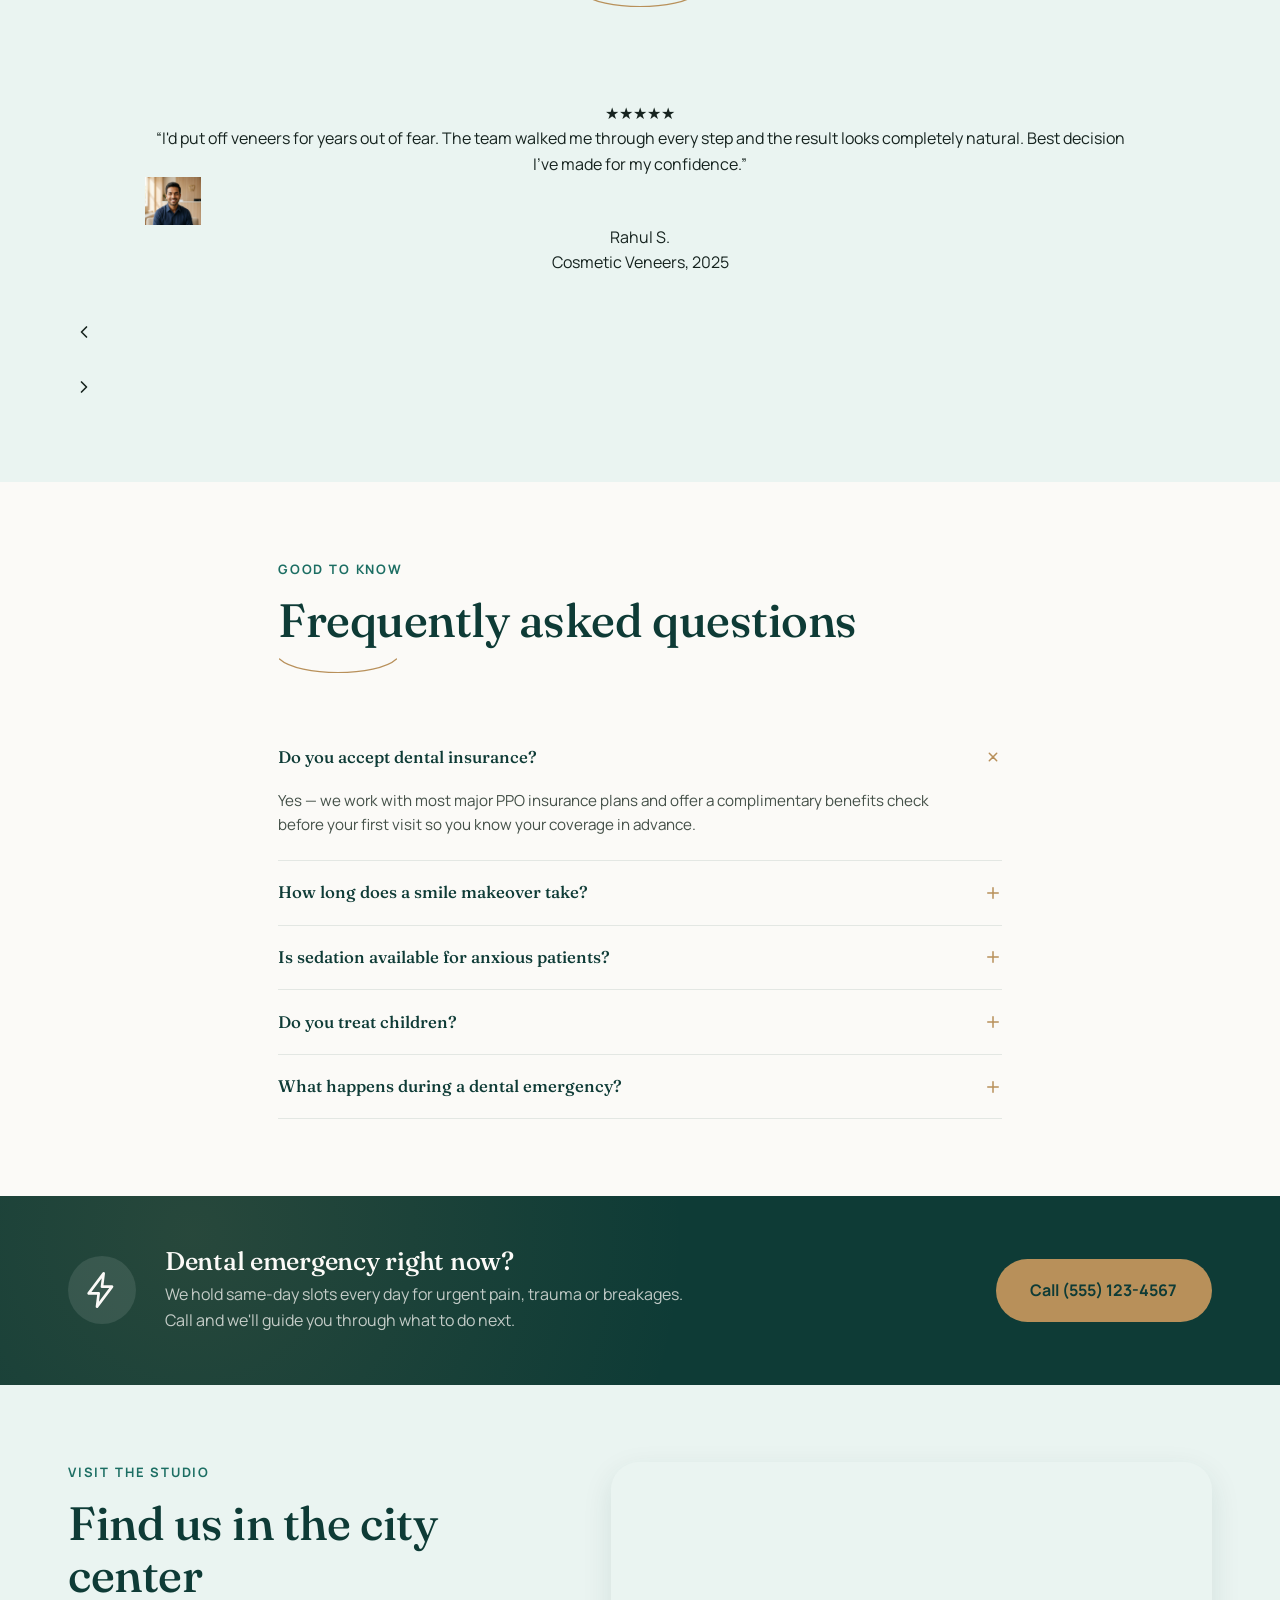
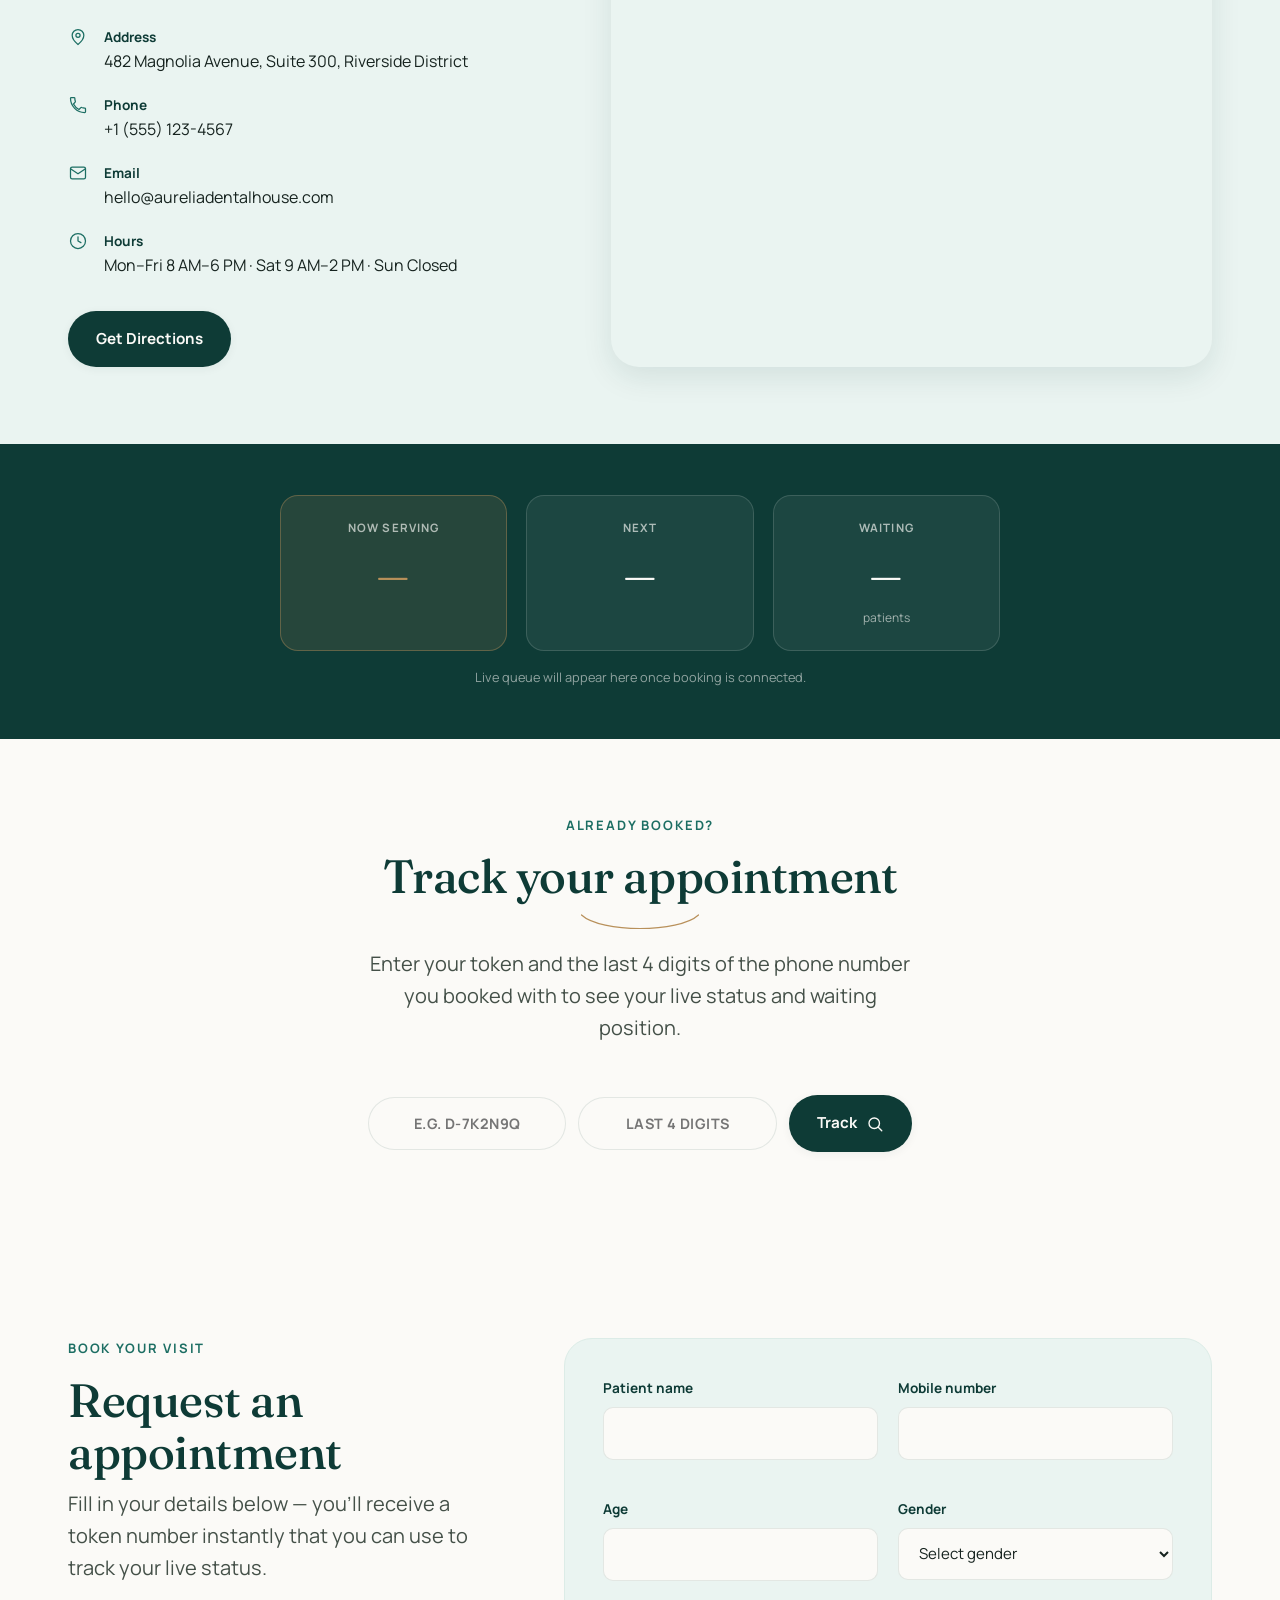
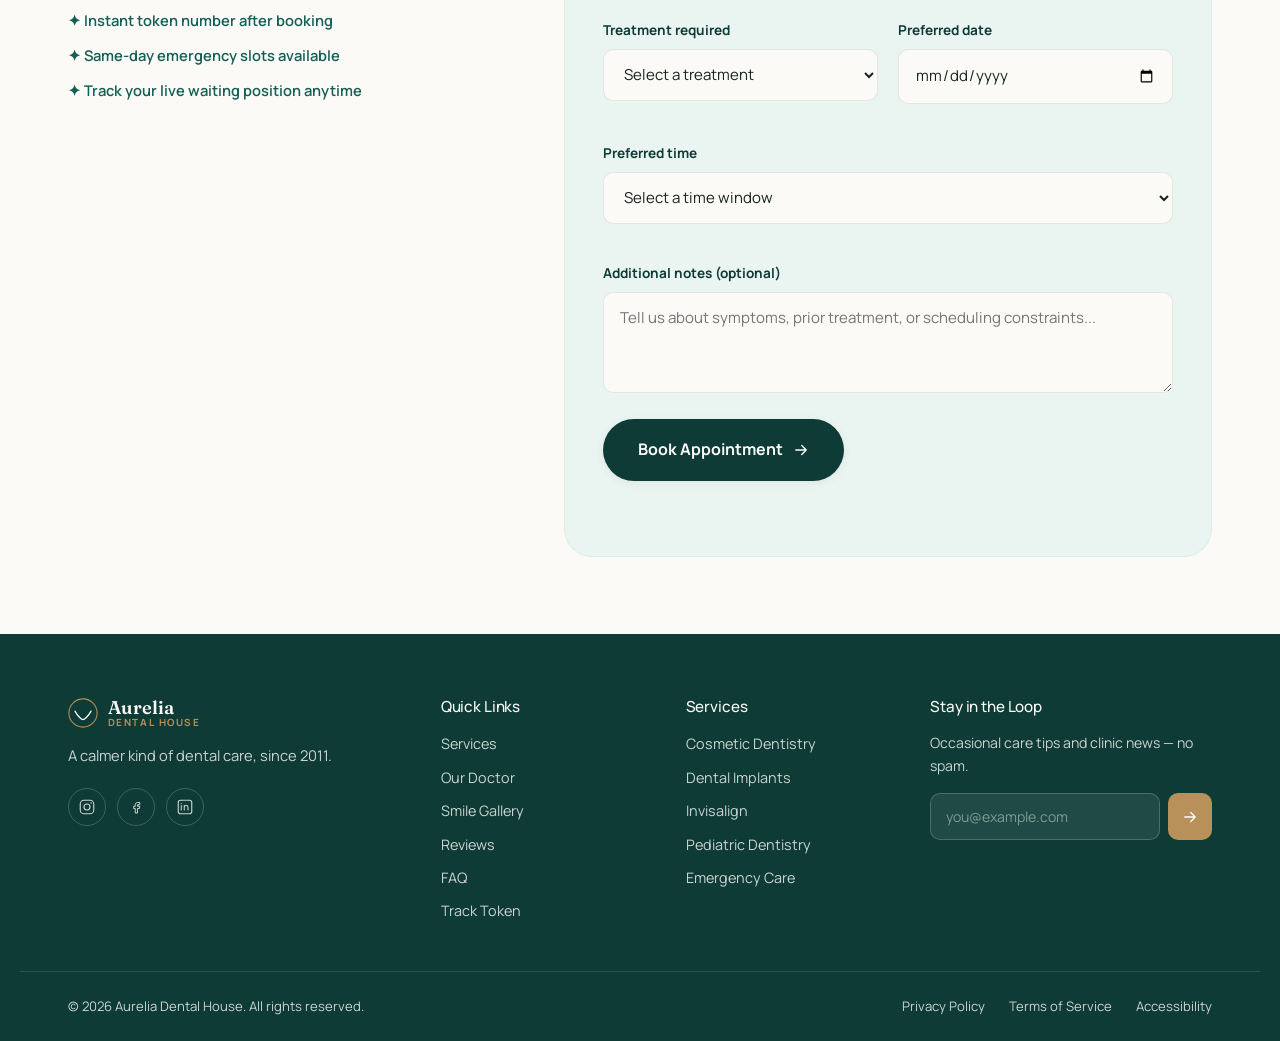
==== commit 67d1253d: "Update index.html" ====
--- a/index.html
+++ b/index.html
@@ -38,7 +38,7 @@
   ============================================================
 -->
 <meta charset="UTF-8">
-<meta name="viewport" content="width=device-width, initial-scale=1.0">
+<meta name="viewport" content="width=device-width, initial-scale=1.0, minimum-scale=1.0, maximum-scale=3.0, user-scalable=yes">
 <title>Aurelia Dental House — Premium Cosmetic &amp; Family Dentistry</title>
 <meta name="description" content="Aurelia Dental House is a premium dental studio offering cosmetic dentistry, implants, orthodontics and family care led by Dr. Meera Anand, DDS. Book your consultation today.">
 <meta name="theme-color" content="#0E3B36">
--- a/style.css
+++ b/style.css
@@ -23,6 +23,8 @@
    19. Emergency CTA
    20. Location
    21. Appointment Form
+   21b. Live Token Display
+   21c. Token Status Tracker (Fixed Mobile Layout)
    22. Footer
    23. Back to Top
    24. Animations
@@ -320,7 +322,6 @@
   0% { transform: translateX(0); }
   100% { transform: translateX(-50%); }
 }
-/* Duplicate content is added via JS to make the loop seamless */
 
 /* ----------------------------------------------------------------
    7. NAVBAR
@@ -349,7 +350,6 @@
   transition: box-shadow var(--transition-med), background var(--transition-med);
 }
 
-/* Lighter blur only where the GPU can comfortably composite it */
 @supports (backdrop-filter: blur(1px)) or (-webkit-backdrop-filter: blur(1px)) {
   .navbar {
     background: rgba(251, 250, 247, 0.72);
@@ -961,12 +961,8 @@
 .lightbox__close:hover { background: rgba(255,255,255,0.22); }
 
 /* ----------------------------------------------------------------
-   17. TESTIMONIALS
-   ---------------------------------------------------------------- */
-/* ----------------------------------------------------------------
    17. TESTIMONIALS — MOBILE SAFE SLIDER
    ---------------------------------------------------------------- */
-
 .testimonials {
   width: 100%;
   max-width: 100%;
@@ -1000,7 +996,6 @@
   text-align: center;
 }
 
-/* Prevent long testimonial text/content from expanding the slider */
 .testimonial-card__text,
 .testimonial-card__author {
   max-width: 100%;
@@ -1012,7 +1007,6 @@
   word-break: normal;
 }
 
-/* Extra protection on phones */
 @media (max-width: 768px) {
   .testimonials,
   .testimonial-slider,
@@ -1054,23 +1048,21 @@
   display: grid;
   grid-template-rows: 0fr;
   transition: grid-template-rows var(--transition-med);
+  overflow: hidden;
 }
 .accordion__panel-inner {
   overflow: hidden;
   color: var(--ink-soft);
   font-size: 0.95rem;
   padding-right: 2rem;
+  min-height: 0;
 }
 .accordion__item:has(.accordion__trigger[aria-expanded="true"]) .accordion__panel {
   grid-template-rows: 1fr;
 }
-.accordion__panel > .accordion__panel-inner { min-height: 0; }
 .accordion__item:has(.accordion__trigger[aria-expanded="true"]) .accordion__panel-inner {
   padding-bottom: 1.4rem;
 }
-
-/* Fallback grid wrapper needs a min-height:0 child */
-.accordion__panel { overflow: hidden; }
 
 /* ----------------------------------------------------------------
    19. EMERGENCY CTA
@@ -1237,29 +1229,41 @@
    21c. TOKEN STATUS TRACKER
    ---------------------------------------------------------------- */
 .token-tracker__container { max-width: 640px; text-align: center; }
+
 .token-tracker__form {
   display: flex;
+  flex-wrap: wrap;
+  align-items: center;
+  justify-content: center;
   gap: 0.75rem;
-  max-width: 420px;
+  max-width: 580px;
   margin: 0 auto;
 }
+
 .token-tracker__form input {
-  flex: 1;
+  flex: 1 1 150px;
+  min-width: 0;
   background: var(--paper);
   border: 1px solid var(--border-soft);
   border-radius: var(--radius-pill);
-  padding: 0.85rem 1.3rem;
-  font-size: 0.95rem;
+  padding: 0.85rem 1rem;
+  font-size: 0.9rem;
   font-weight: 700;
   letter-spacing: 0.03em;
   text-transform: uppercase;
   text-align: center;
 }
+
 .token-tracker__form input:focus {
   border-color: var(--teal-600);
   box-shadow: 0 0 0 3px rgba(var(--teal-600-rgb), 0.15);
   outline: none;
 }
+
+.token-tracker__form .btn {
+  flex: 0 0 auto;
+}
+
 .token-tracker__status {
   margin-top: 1rem;
   font-size: 0.88rem;
@@ -1320,7 +1324,6 @@
   color: var(--teal-900);
 }
 
-/* Status badge — shared between the tracker result and admin panel */
 .status-badge {
   display: inline-flex;
   align-items: center;
@@ -1340,7 +1343,6 @@
 .status-badge[data-status="Completed"] { background: rgba(47,122,77,0.14); color: var(--success-600); }
 .status-badge[data-status="Cancelled"] { background: rgba(192,80,63,0.12); color: var(--rust-500); }
 
-/* Token success card shown after booking */
 .token-success {
   margin-top: 1.4rem;
   text-align: center;
@@ -1550,6 +1552,20 @@
   .emergency-cta__text { flex-basis: 100%; }
 }
 
+/* ≤520px — mobile tracking form responsiveness */
+@media (max-width: 520px) {
+  .token-tracker__form {
+    flex-direction: column;
+    width: 100%;
+  }
+
+  .token-tracker__form input,
+  .token-tracker__form .btn {
+    width: 100%;
+    flex: 1 1 100%;
+  }
+}
+
 /* ≤425px — phones */
 @media (max-width: 425px) {
   .section-container { padding-inline: 1.1rem; }
@@ -1561,8 +1577,6 @@
   .trust-badges__list { gap: 0.6rem 1.4rem; font-size: 0.92rem; }
   .back-to-top { right: 1rem; bottom: 1rem; width: 42px; height: 42px; }
 
-  .token-tracker__form { flex-direction: column; }
-  .token-tracker__form .btn { width: 100%; }
   .live-token__grid { grid-template-columns: 1fr; }
 }
 
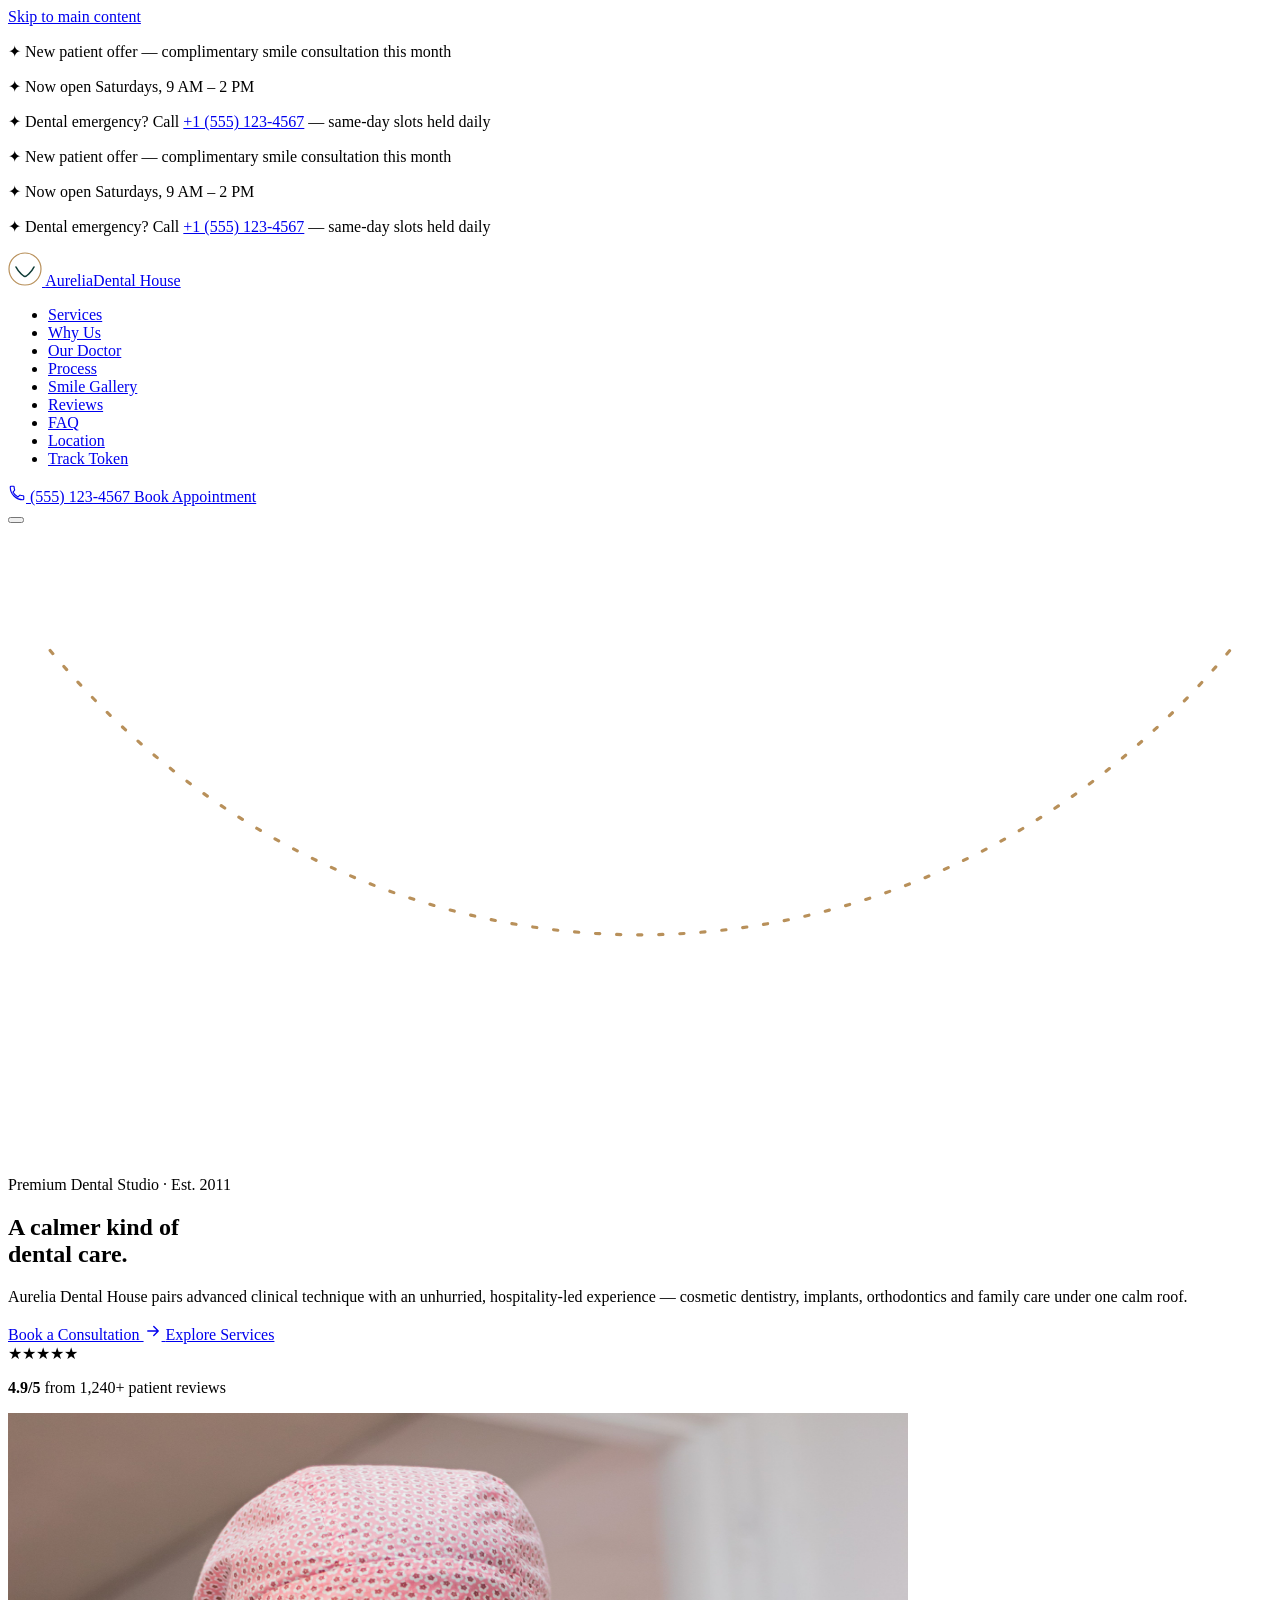
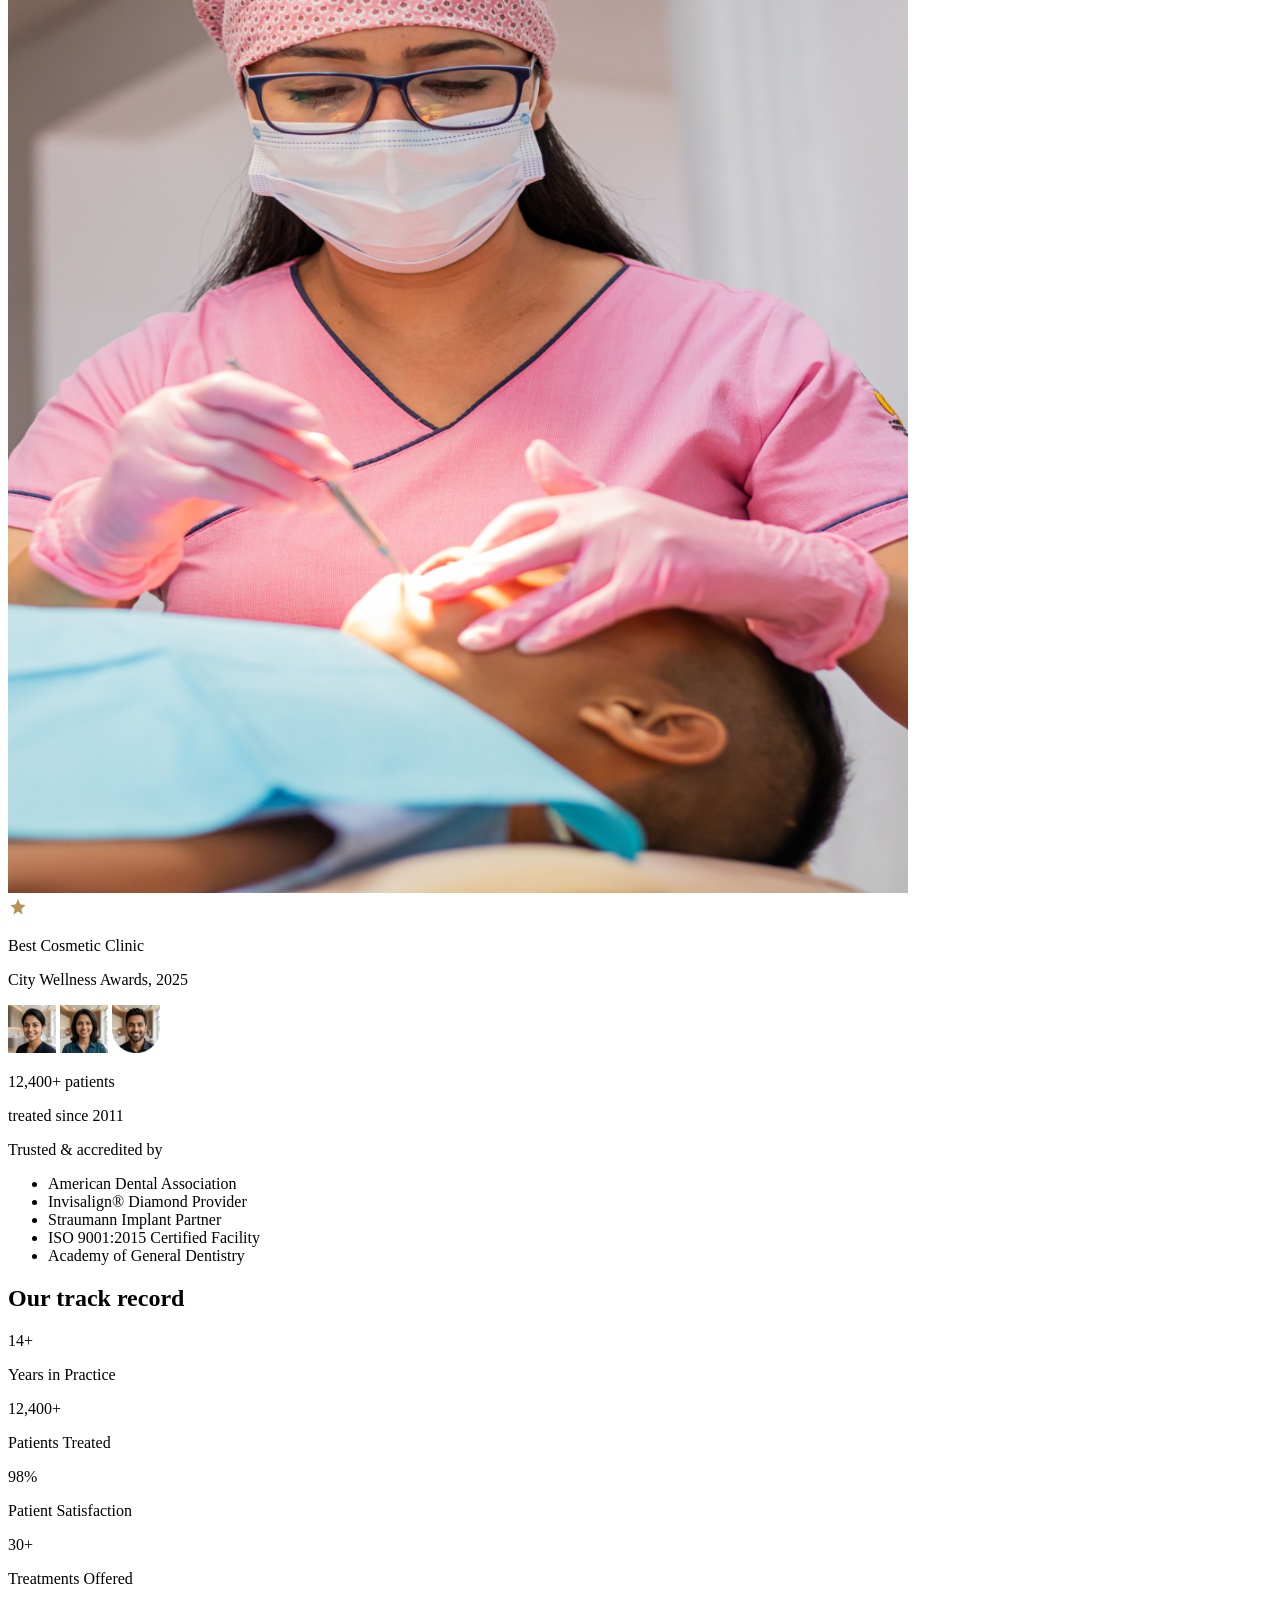
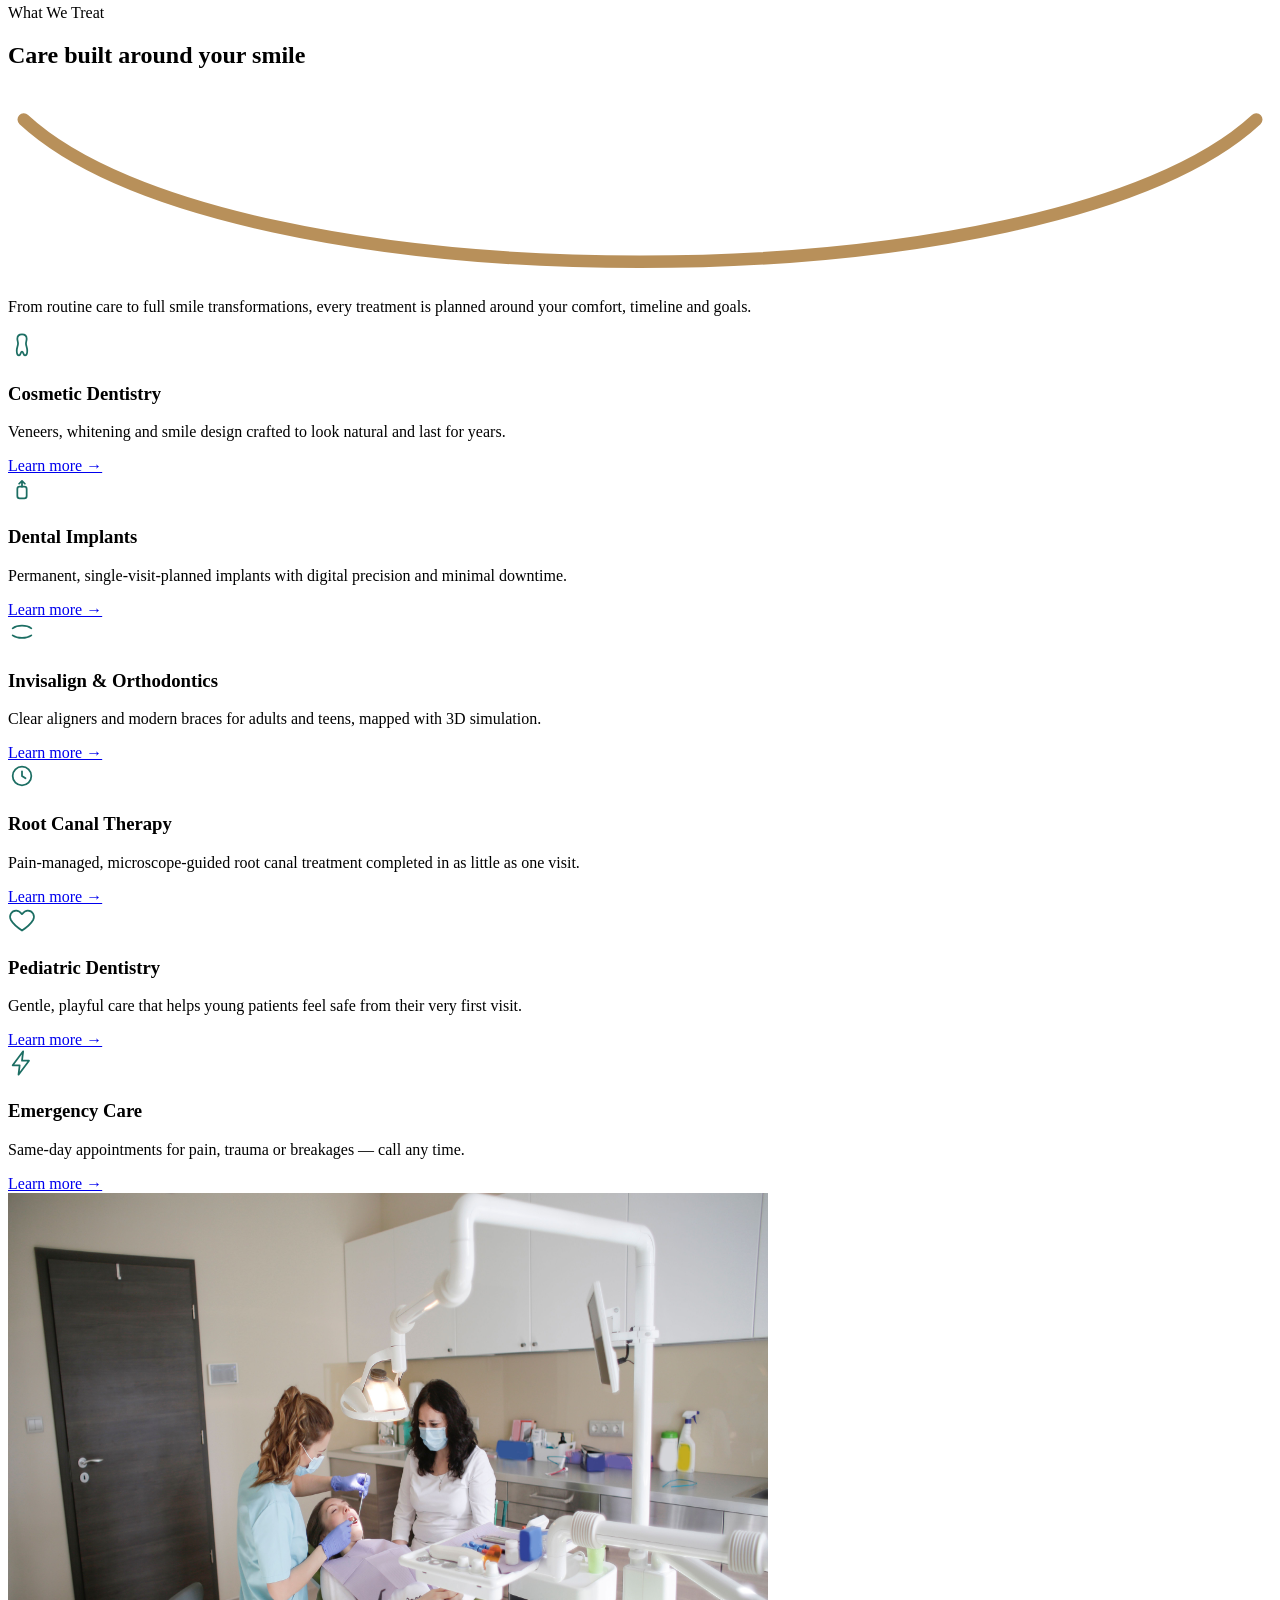
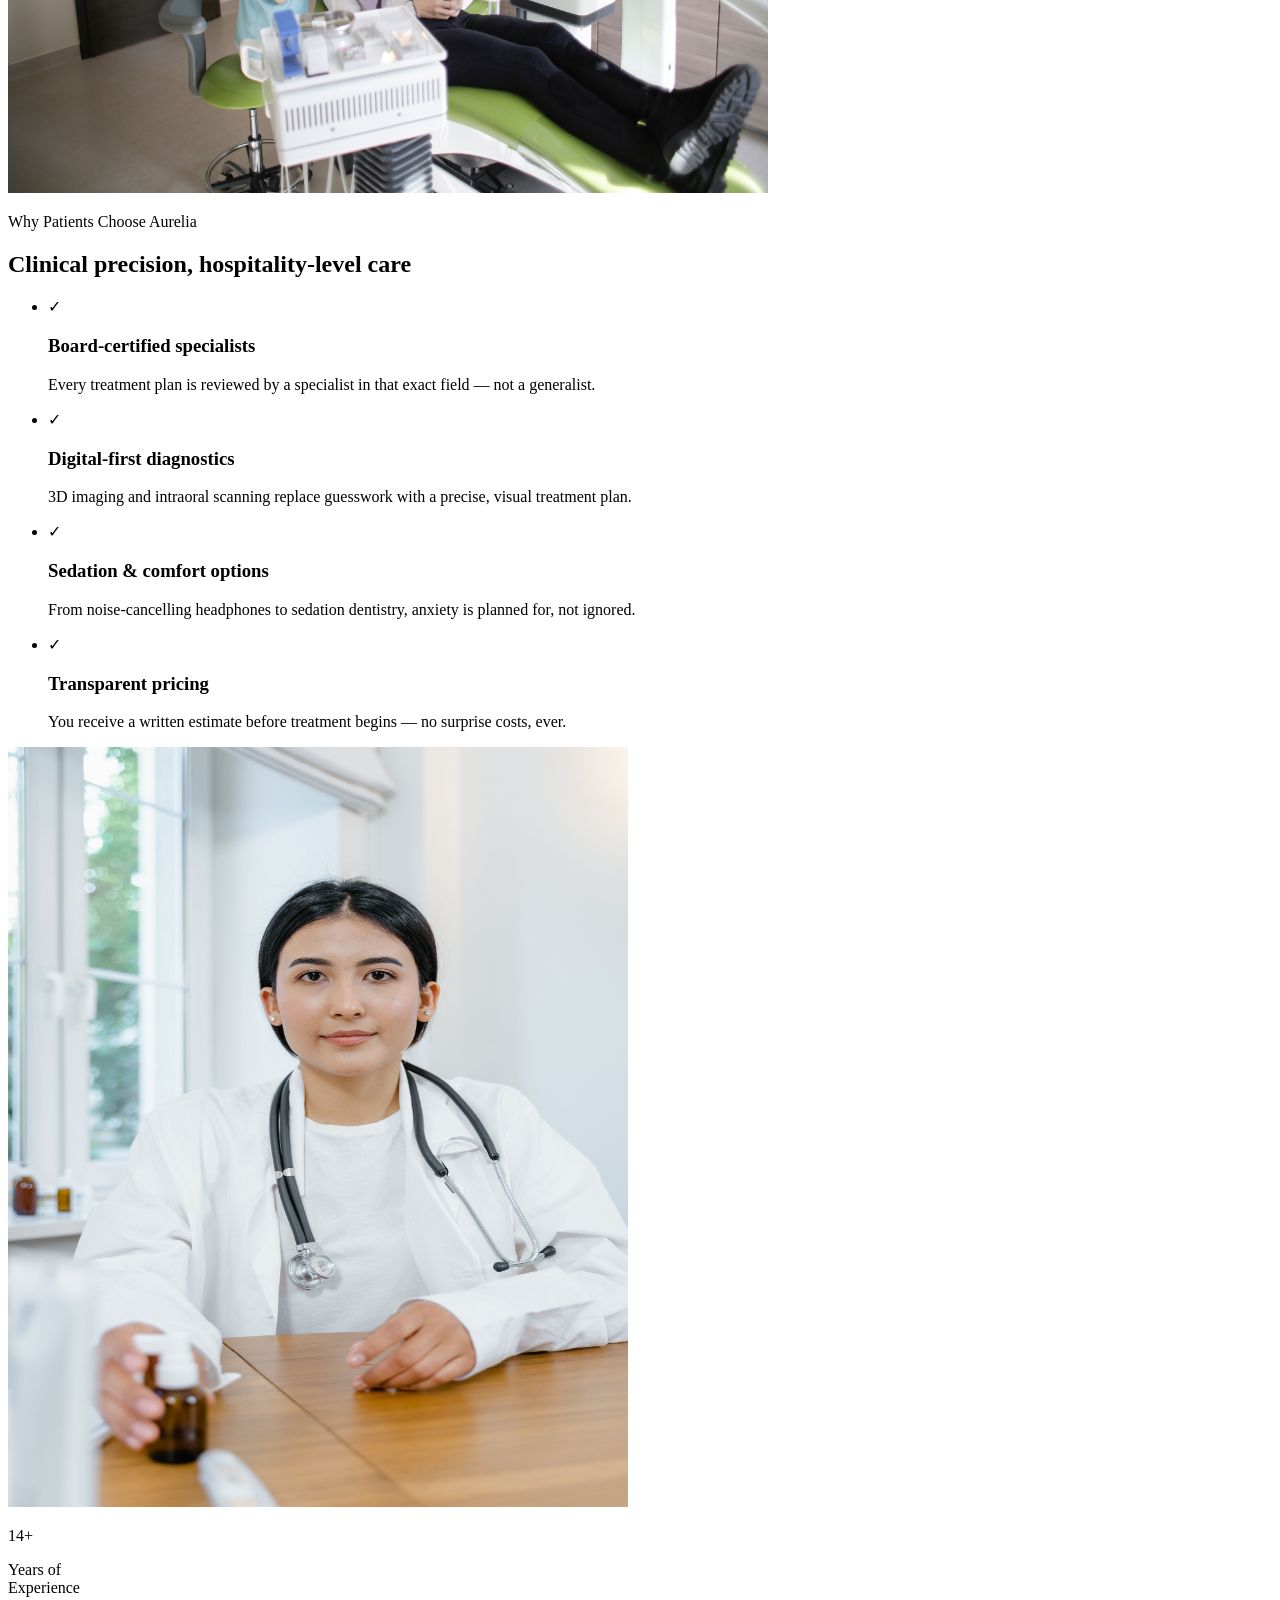
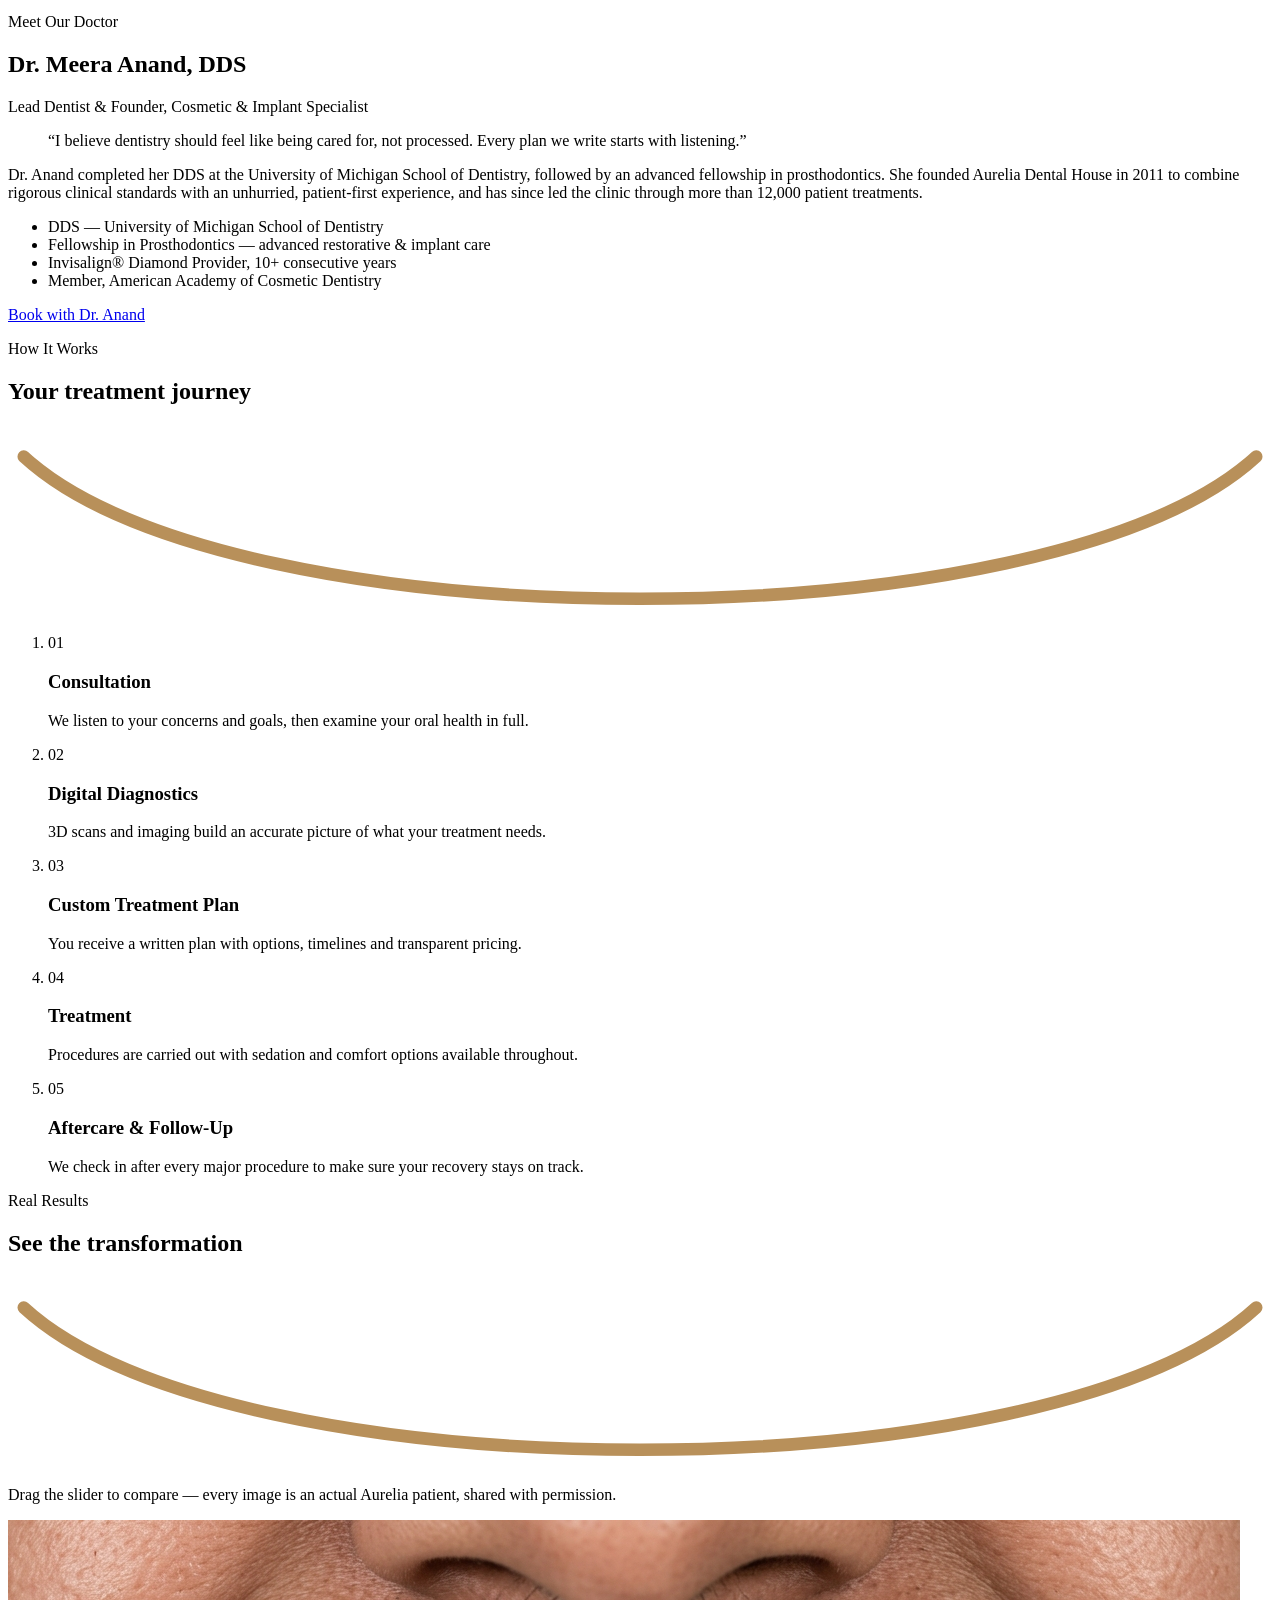
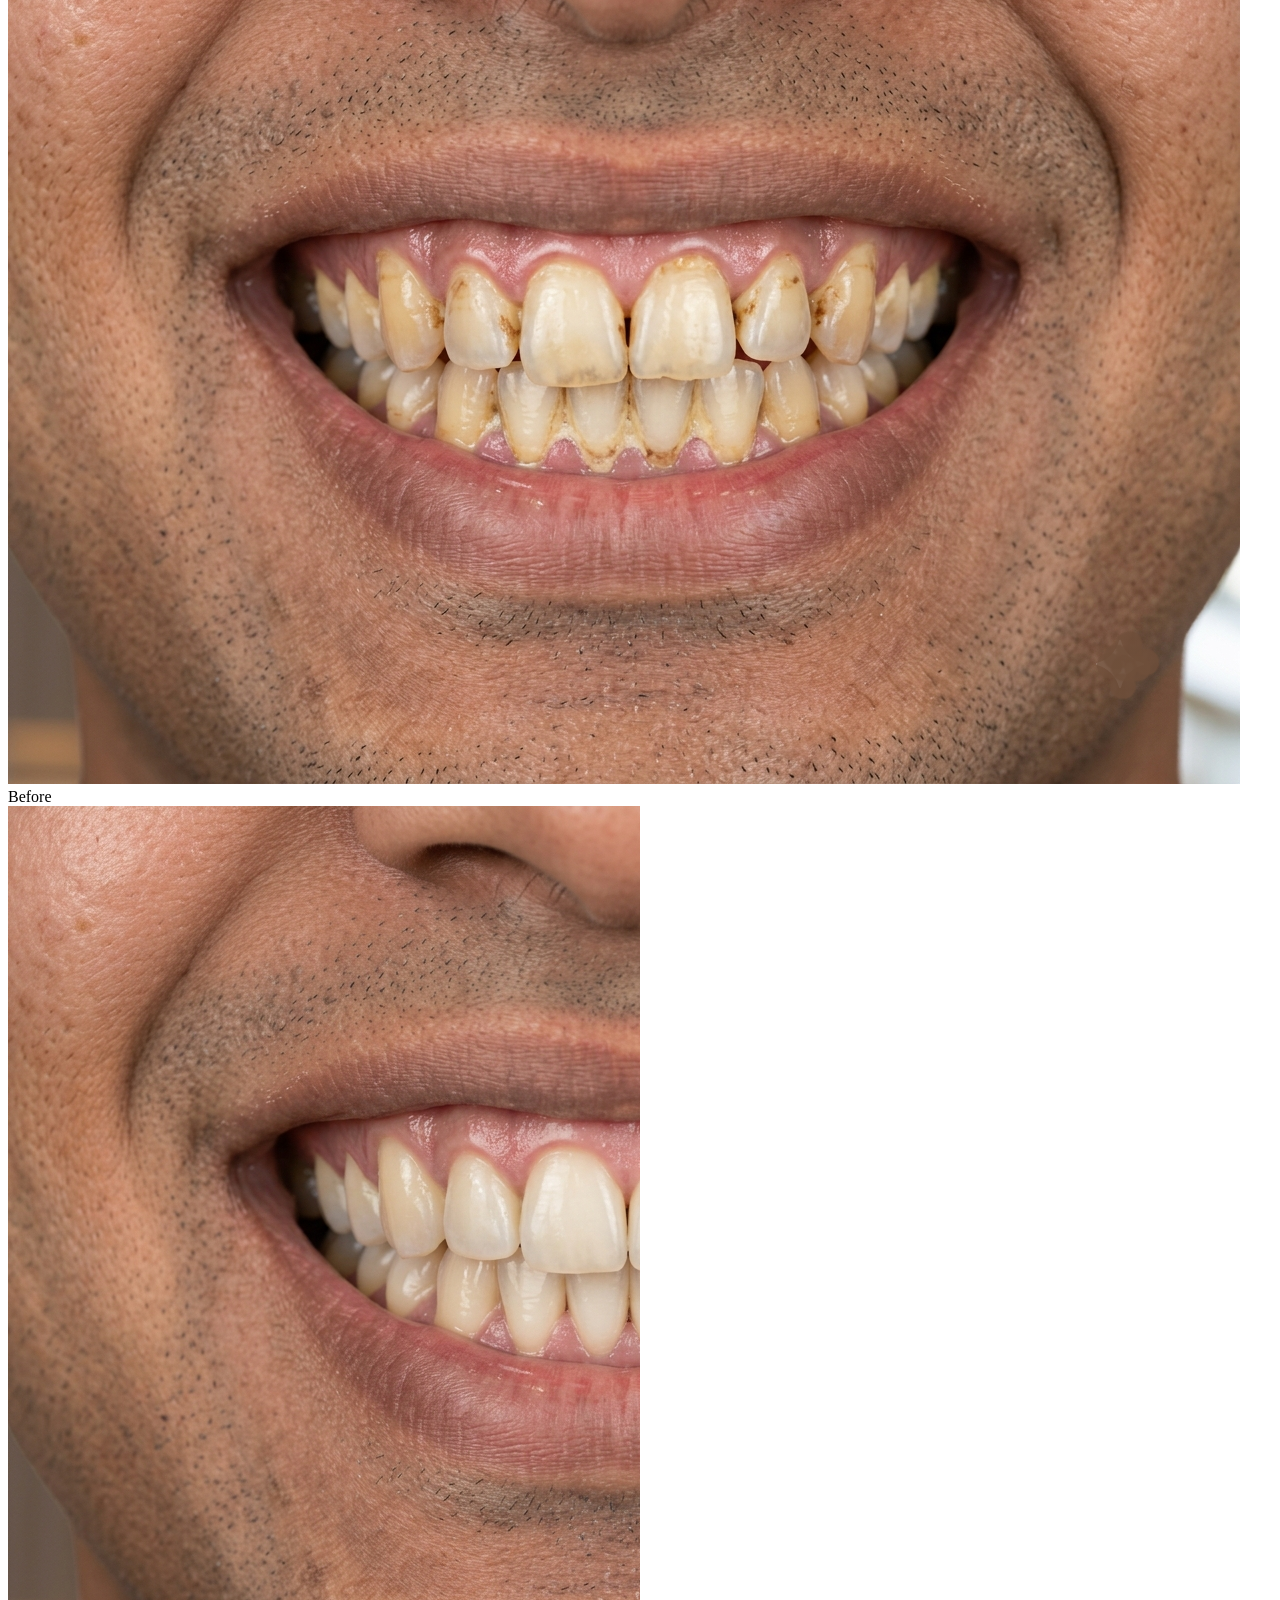
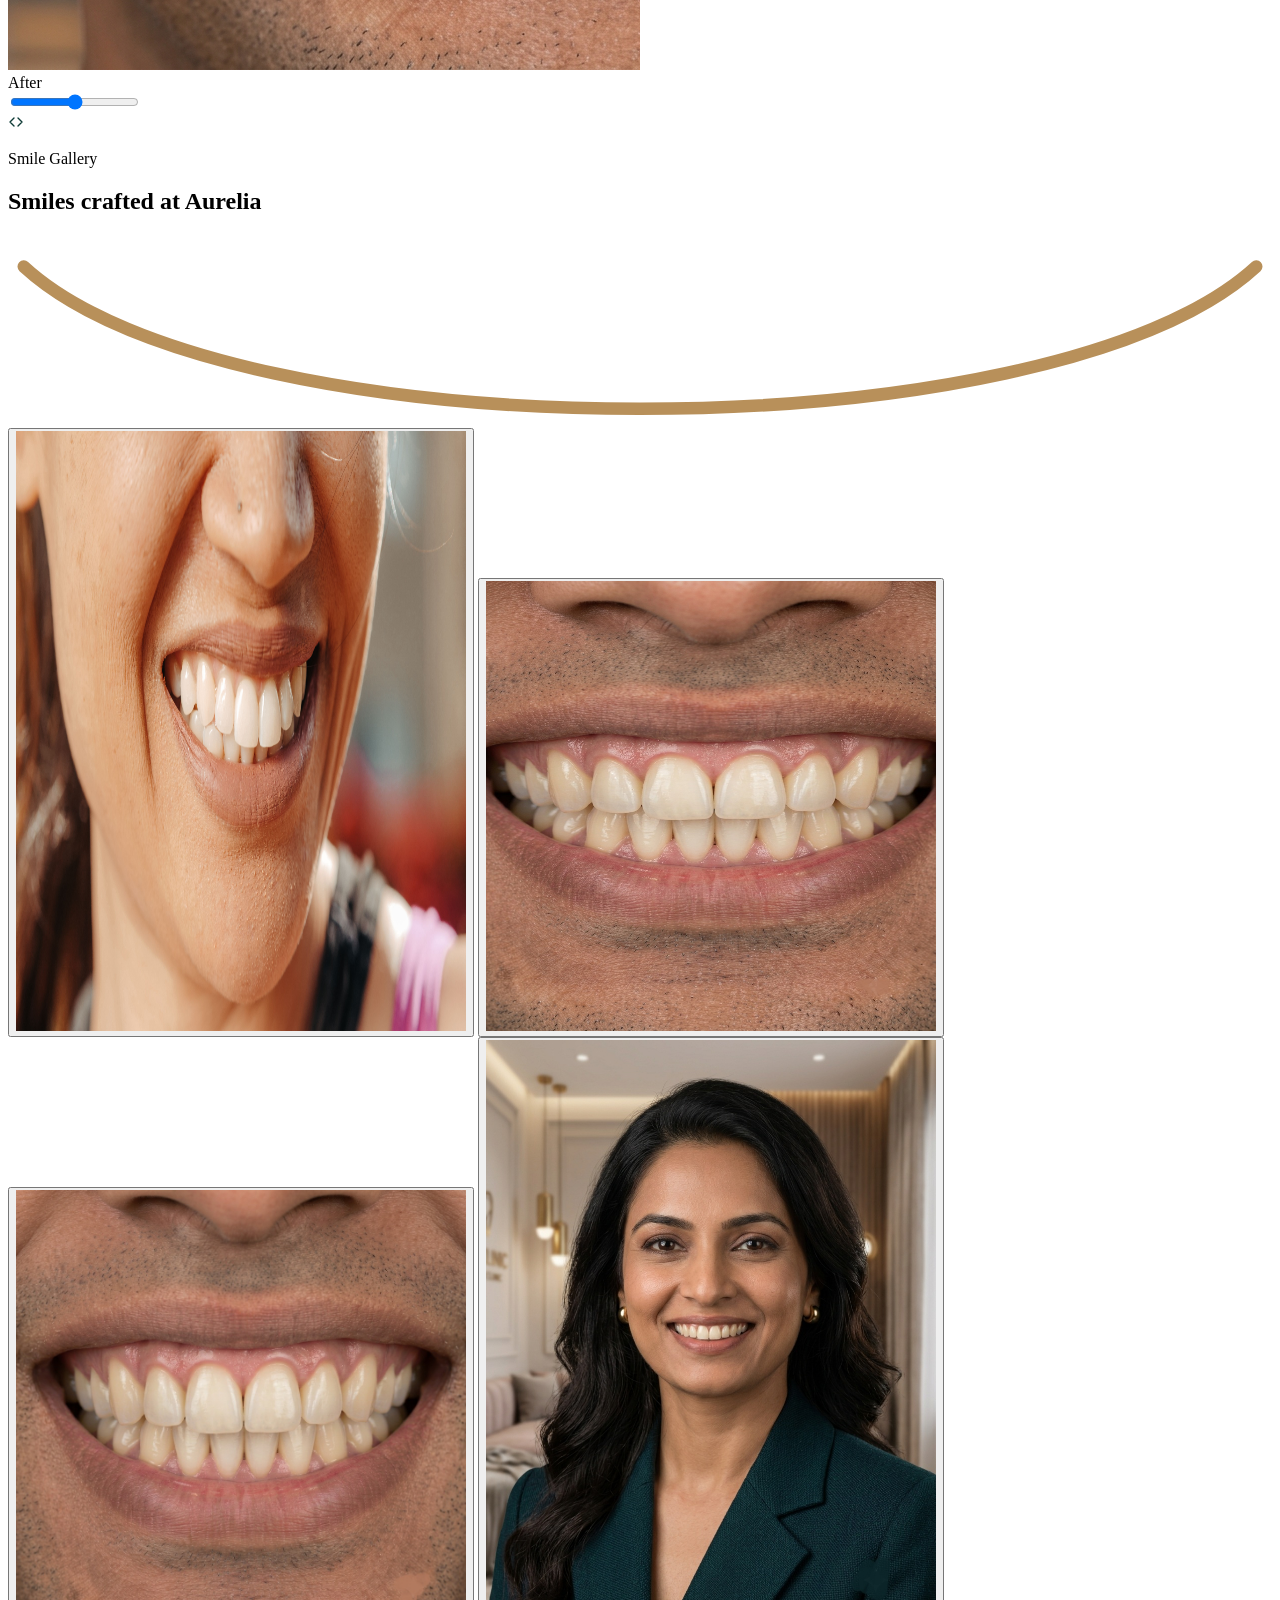
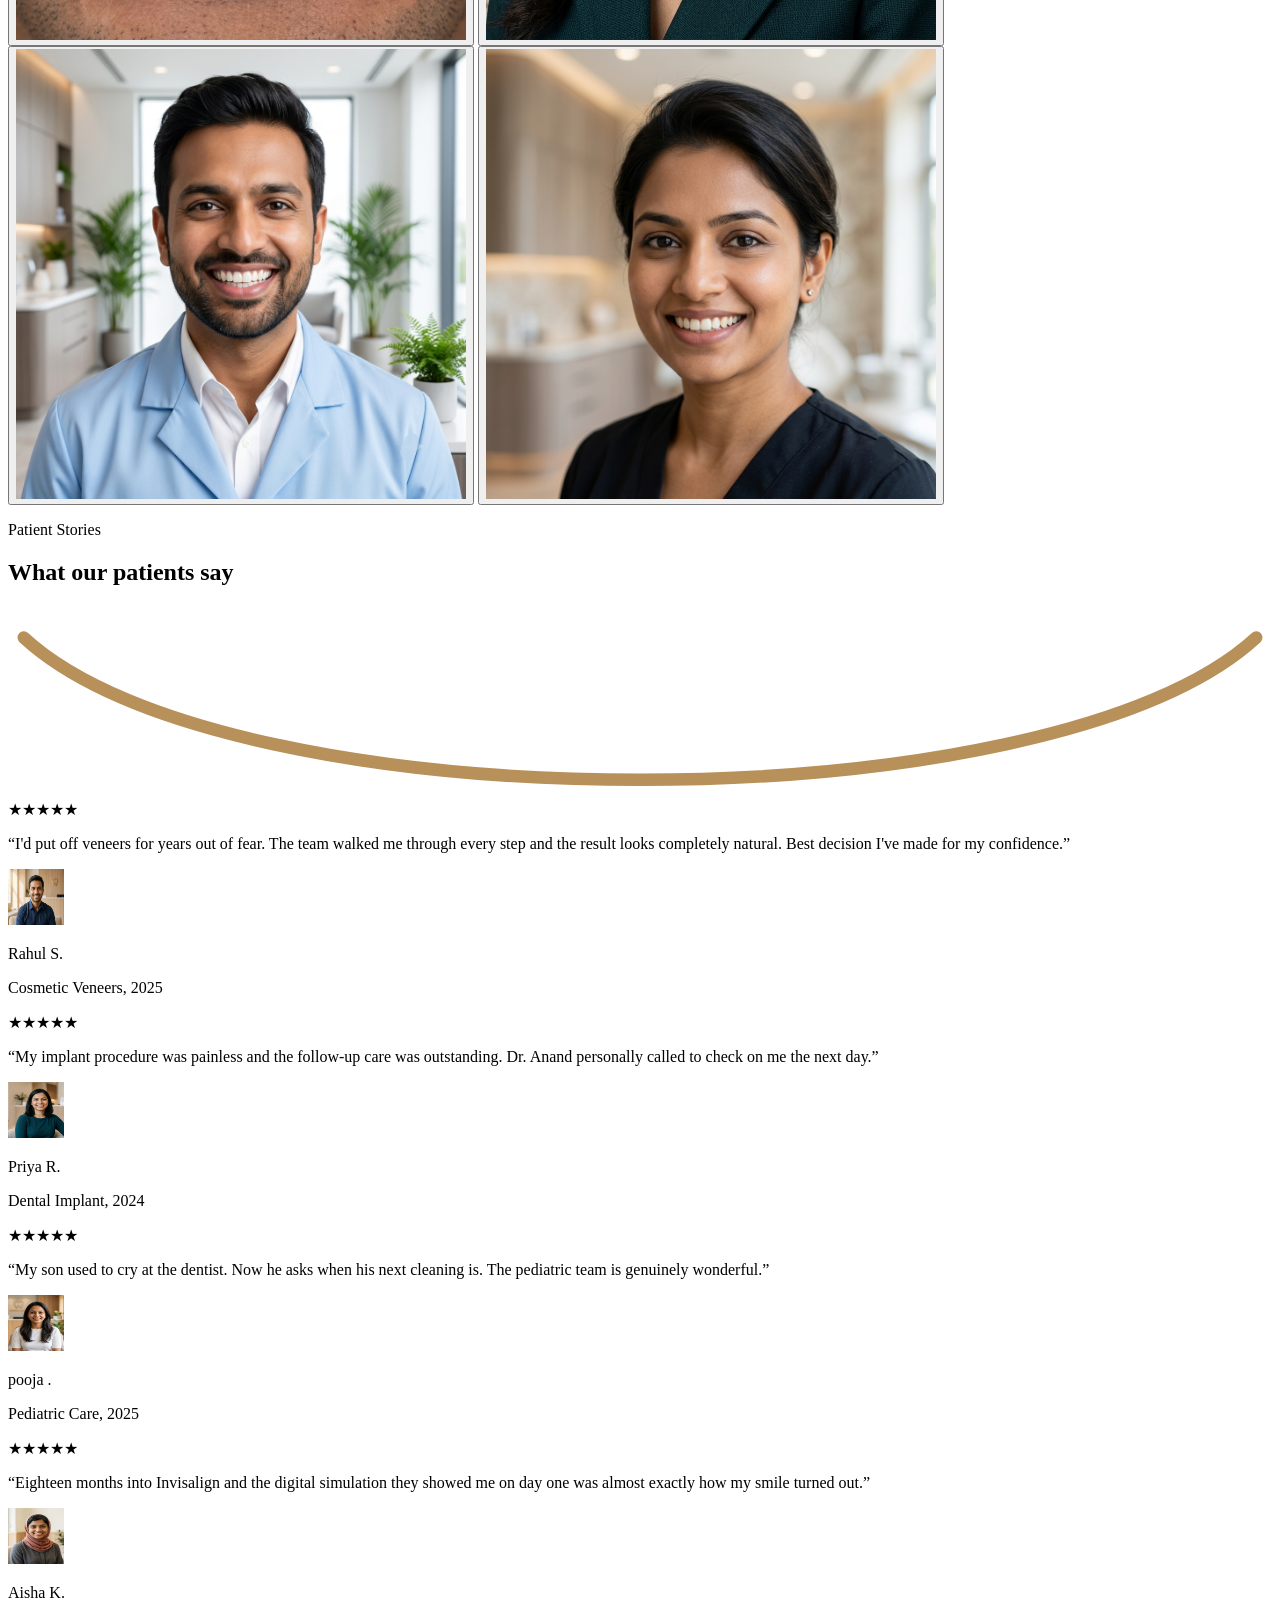
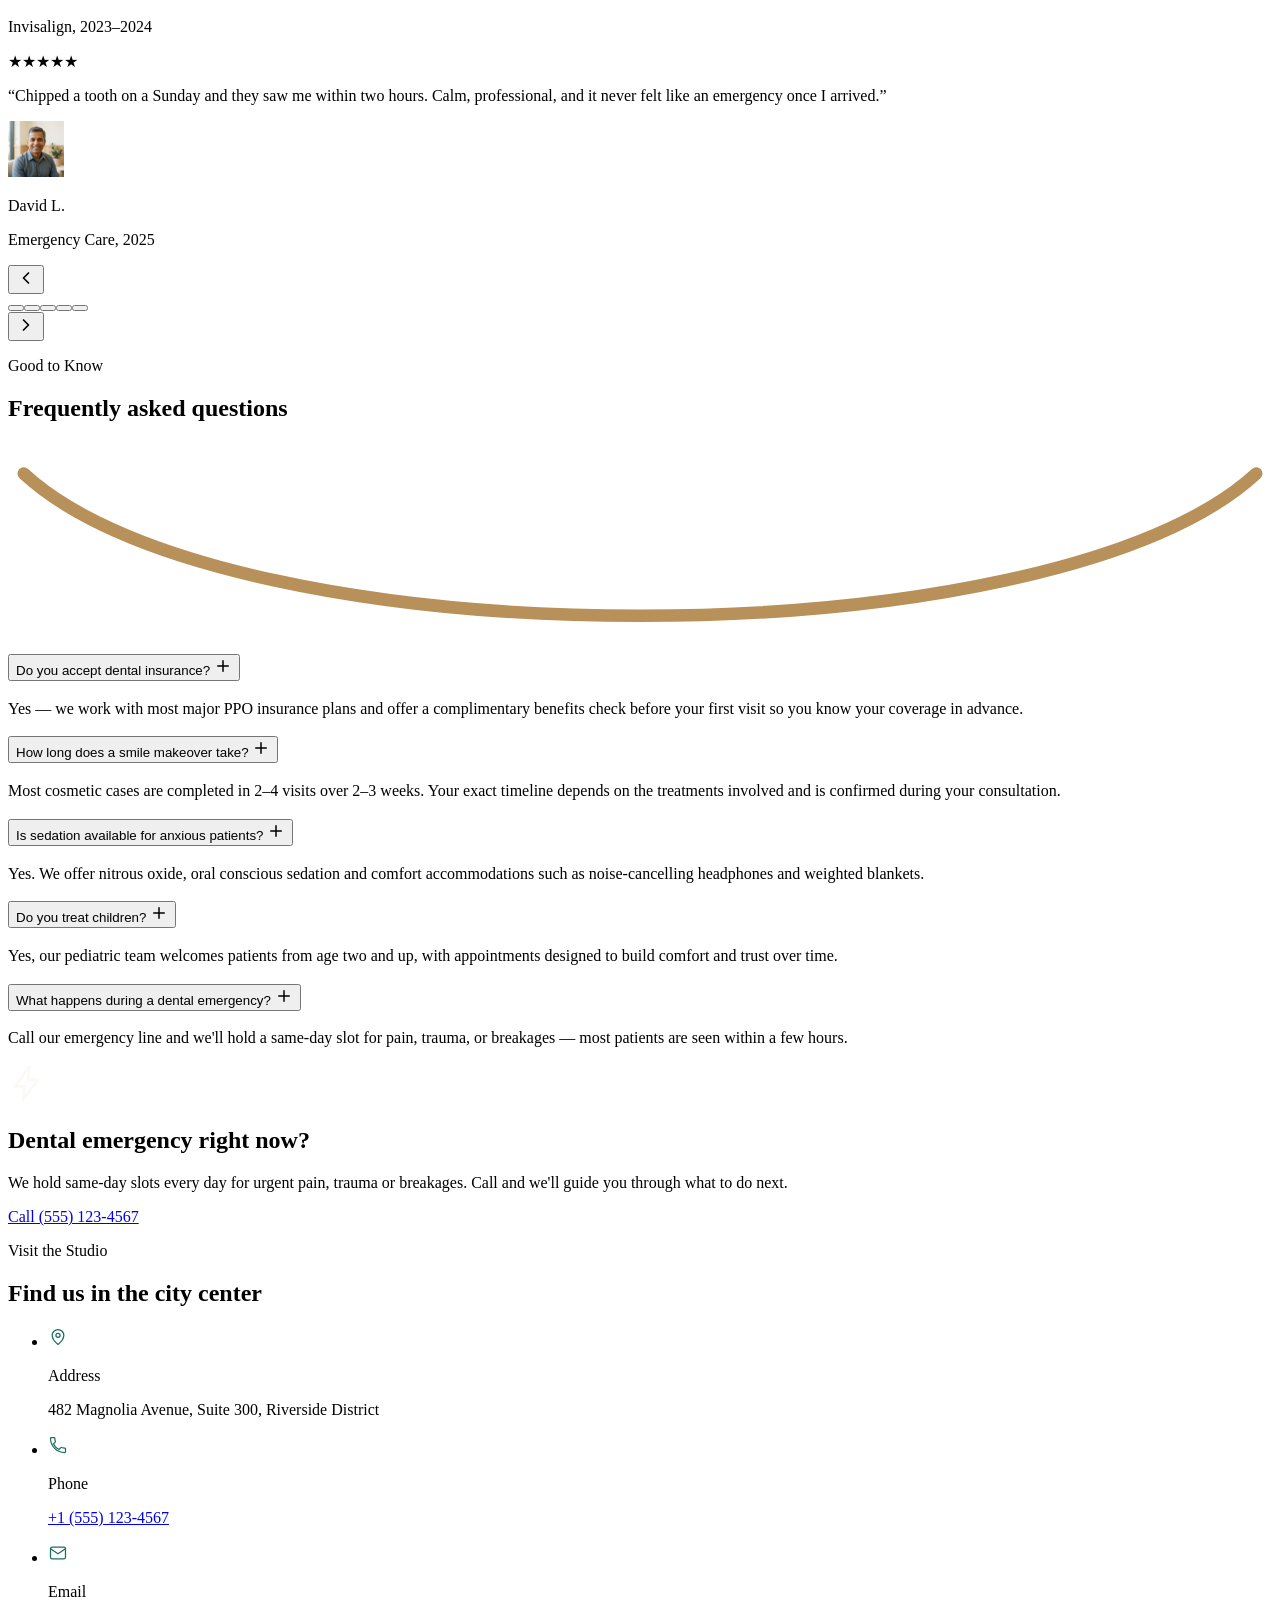
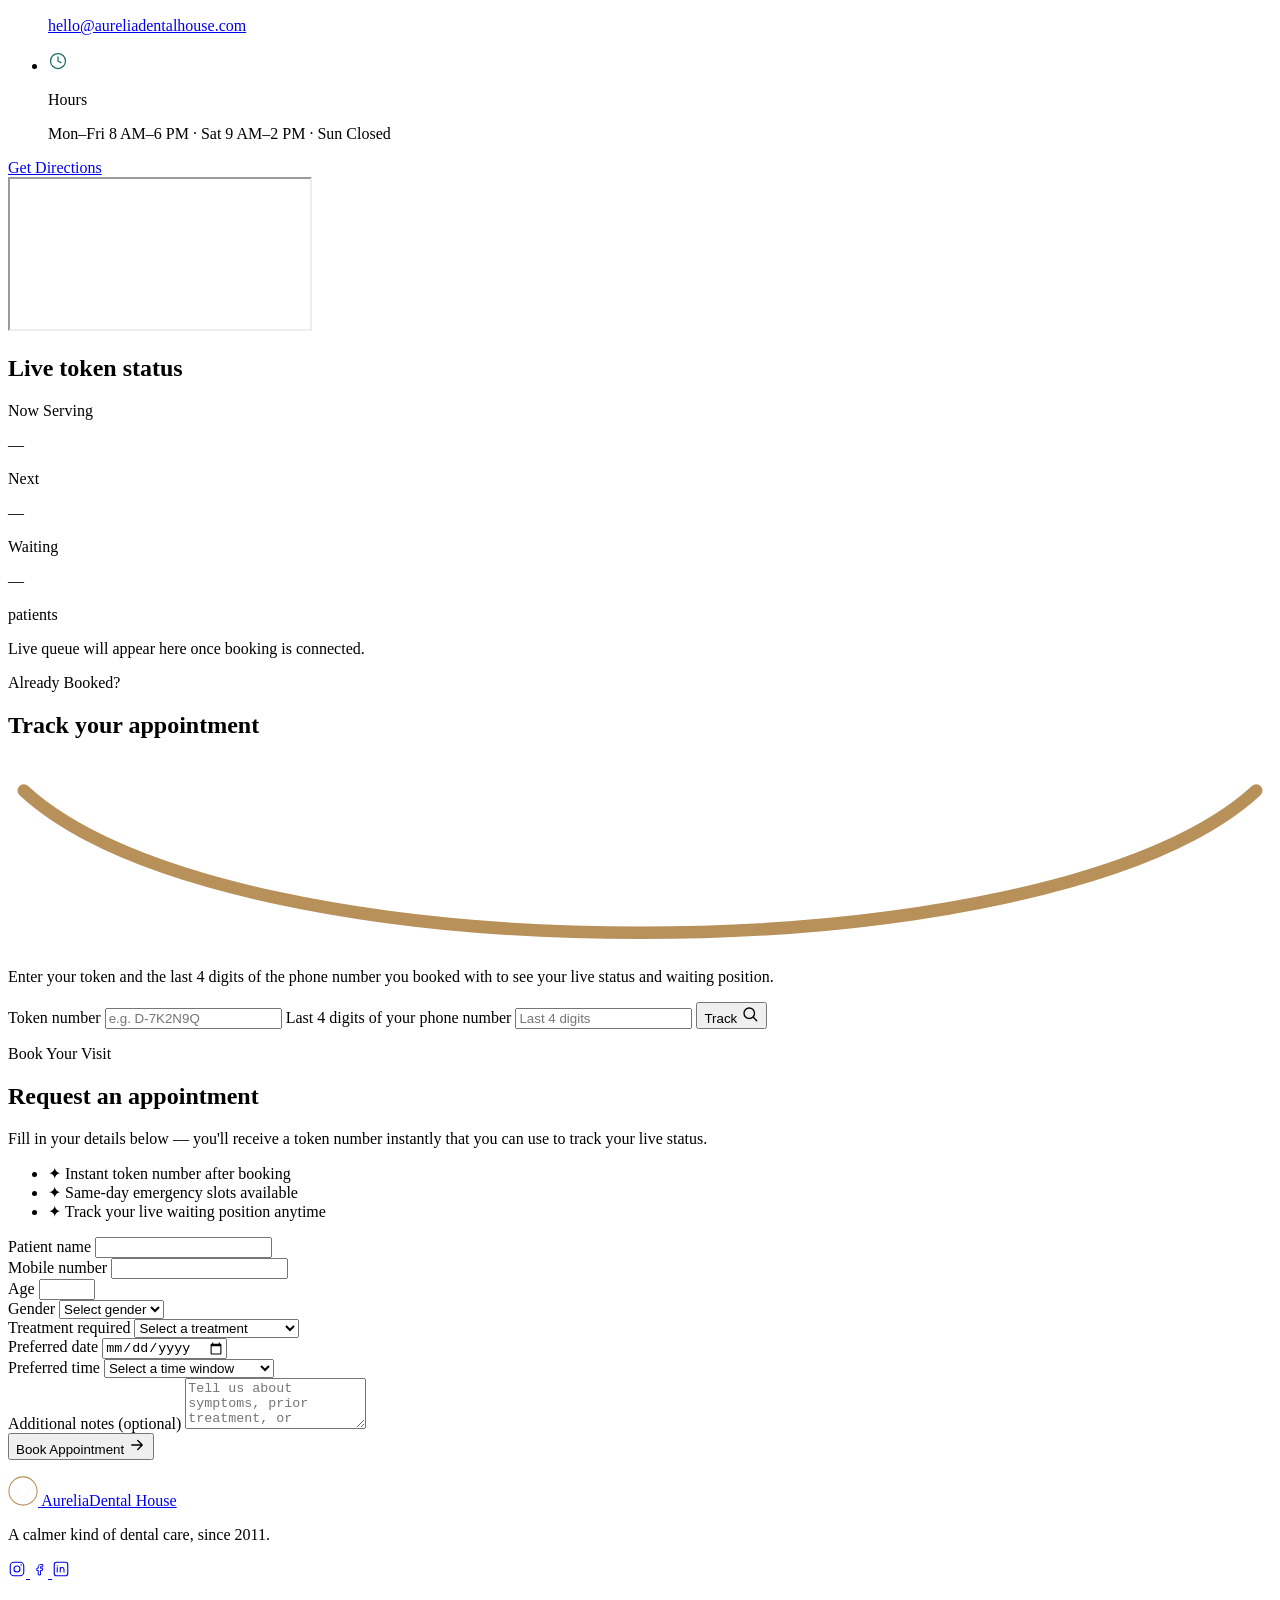
==== commit 1327d465: "Create index.html" ====
--- a/index.html
+++ b/index.html
@@ -44,7 +44,7 @@
 <meta name="theme-color" content="#0E3B36">
 
 <!-- Open Graph -->
-<meta property="og:title" content="Aurelia Dental House — Premium Cosmetic & Family Dentistry">
+<meta property="og:title" content="Aurelia Dental House — Premium Cosmetic &amp; Family Dentistry">
 <meta property="og:description" content="A calmer kind of dental care. Cosmetic dentistry, implants, orthodontics and family care in one premium studio.">
 <meta property="og:type" content="website">
 
@@ -156,15 +156,15 @@
 
       <div class="hero__media">
         <picture>
-  <source media="(max-width: 640px)" srcset="images/hero-doctor.jpg">
-  <img
-    src="images/hero-doctor.jpg"
-    alt="Dr. Meera Anand smiling with a patient in the Aurelia Dental House treatment room"
-    class="hero__image"
-    width="900" height="1080"
-    loading="eager"
-    fetchpriority="high">
-</picture>
+          <source media="(max-width: 640px)" srcset="images/hero-doctor.jpg">
+          <img
+            src="images/hero-doctor.jpg"
+            alt="Dr. Meera Anand smiling with a patient in the Aurelia Dental House treatment room"
+            class="hero__image"
+            width="900" height="1080"
+            loading="eager"
+            fetchpriority="high">
+        </picture>
 
         <div class="hero__floating-card hero__floating-card--top" role="note">
           <svg width="20" height="20" viewBox="0 0 24 24" fill="none" aria-hidden="true"><path d="M12 2l2.6 6.6L21 10l-5 4.4L17.4 21 12 17.3 6.6 21 8 14.4 3 10l6.4-1.4L12 2z" fill="#B8905A"/></svg>
@@ -176,10 +176,10 @@
 
         <div class="hero__floating-card hero__floating-card--bottom" role="note">
           <div class="hero__floating-avatars" aria-hidden="true">
-  <img src="images/hero-avatar-1.jpg" alt="" width="48" height="48">
-  <img src="images/hero-avatar-2.jpg" alt="" width="48" height="48">
-  <img src="images/hero-avatar-3.jpg" alt="" width="48" height="48">
-</div>
+            <img src="images/hero-avatar-1.jpg" alt="" width="48" height="48">
+            <img src="images/hero-avatar-2.jpg" alt="" width="48" height="48">
+            <img src="images/hero-avatar-3.jpg" alt="" width="48" height="48">
+          </div>
           <div>
             <p class="hero__floating-card-title">12,400+ patients</p>
             <p class="hero__floating-card-sub">treated since 2011</p>
@@ -309,9 +309,9 @@
     <div class="section-container why-us__container">
       <div class="why-us__media">
         <img
-  src="images/clinic-interior.jpg"
-  alt="A treatment suite at Aurelia Dental House with natural light and calming decor"
-  loading="lazy" width="760" height="600">
+          src="images/clinic-interior.jpg"
+          alt="A treatment suite at Aurelia Dental House with natural light and calming decor"
+          loading="lazy" width="760" height="600">
       </div>
 
       <div class="why-us__content">
@@ -359,9 +359,9 @@
     <div class="section-container doctor__container">
       <div class="doctor__media">
         <img
-  src="images/doctor-meera.jpg"
-  alt="Portrait of Dr. Meera Anand, DDS, Lead Dentist at Aurelia Dental House"
-  loading="lazy" width="620" height="760">
+          src="images/doctor-meera.jpg"
+          alt="Portrait of Dr. Meera Anand, DDS, Lead Dentist at Aurelia Dental House"
+          loading="lazy" width="620" height="760">
         <div class="doctor__media-badge">
           <p class="doctor__media-badge-number">14+</p>
           <p class="doctor__media-badge-label">Years of<br>Experience</p>
@@ -442,229 +442,221 @@
 
   <!-- ============================================================
        10. BEFORE & AFTER COMPARISON SLIDER
-       ==================================================
-<!-- ==========================================================
-     15. BEFORE & AFTER SLIDER
-     ========================================================== -->
-<section class="before-after" aria-labelledby="before-after-heading">
-  <div class="section-container">
-
-    <div class="section-heading section-heading--center">
-      <p class="eyebrow">Real Results</p>
-
-      <h2 class="section-heading__title" id="before-after-heading">
-        See the transformation
-      </h2>
-
-      <svg
-        class="section-heading__arc"
-        viewBox="0 0 160 24"
-        fill="none"
-        aria-hidden="true">
-        <path
-          d="M2 4c26 24 130 24 156 0"
-          stroke="#B8905A"
-          stroke-width="1.6"
-          stroke-linecap="round"/>
-      </svg>
-
-      <p class="section-heading__sub">
-        Drag the slider to compare — every image is an actual Aurelia patient, shared with permission.
-      </p>
-    </div>
-
-    <!-- BEFORE / AFTER SLIDER -->
-    <div class="ba-slider" data-ba-slider>
-
-      <!-- BEFORE IMAGE -->
-      <div class="ba-slider__image-wrap ba-slider__image-wrap--before">
-        <img
-          src="images/before.jpg"
-          alt="Patient's smile before cosmetic treatment"
-          draggable="false">
-        <span class="ba-slider__tag ba-slider__tag--before">
-          Before
-        </span>
-      </div>
-
-      <!-- AFTER IMAGE -->
-      <div
-        class="ba-slider__image-wrap ba-slider__image-wrap--after"
-        data-ba-after>
-
-        <img
-          src="images/after.jpg"
-          alt="Patient's smile after cosmetic treatment"
-          draggable="false">
-
-        <span class="ba-slider__tag ba-slider__tag--after">
-          After
-        </span>
-      </div>
-
-      <!-- SLIDER CONTROL -->
-      <input
-        type="range"
-        class="ba-slider__range"
-        min="0"
-        max="100"
-        value="50"
-        aria-label="Drag to compare before and after images"
-        data-ba-input>
-
-      <!-- SLIDER HANDLE -->
-      <div
-        class="ba-slider__handle"
-        data-ba-handle
-        aria-hidden="true">
+       ============================================================ -->
+  <section class="before-after" aria-labelledby="before-after-heading">
+    <div class="section-container">
+
+      <div class="section-heading section-heading--center">
+        <p class="eyebrow">Real Results</p>
+
+        <h2 class="section-heading__title" id="before-after-heading">
+          See the transformation
+        </h2>
 
         <svg
-          width="16"
-          height="16"
-          viewBox="0 0 24 24"
-          fill="none">
-
+          class="section-heading__arc"
+          viewBox="0 0 160 24"
+          fill="none"
+          aria-hidden="true">
           <path
-            d="M9 6l-6 6 6 6M15 6l6 6-6 6"
-            stroke="#0E3B36"
-            stroke-width="2"
-            stroke-linecap="round"
-            stroke-linejoin="round"/>
+            d="M2 4c26 24 130 24 156 0"
+            stroke="#B8905A"
+            stroke-width="1.6"
+            stroke-linecap="round"/>
         </svg>
 
-      </div>
-
-    </div>
-    <!-- END BEFORE / AFTER SLIDER -->
-
-  </div>
-</section>
+        <p class="section-heading__sub">
+          Drag the slider to compare — every image is an actual Aurelia patient, shared with permission.
+        </p>
+      </div>
+
+      <!-- BEFORE / AFTER SLIDER -->
+      <div class="ba-slider" data-ba-slider>
+
+        <!-- BEFORE IMAGE -->
+        <div class="ba-slider__image-wrap ba-slider__image-wrap--before">
+          <img
+            src="images/before.jpg"
+            alt="Patient's smile before cosmetic treatment"
+            draggable="false">
+          <span class="ba-slider__tag ba-slider__tag--before">
+            Before
+          </span>
+        </div>
+
+        <!-- AFTER IMAGE -->
+        <div
+          class="ba-slider__image-wrap ba-slider__image-wrap--after"
+          data-ba-after>
+
+          <img
+            src="images/after.jpg"
+            alt="Patient's smile after cosmetic treatment"
+            draggable="false">
+
+          <span class="ba-slider__tag ba-slider__tag--after">
+            After
+          </span>
+        </div>
+
+        <!-- SLIDER CONTROL -->
+        <input
+          type="range"
+          class="ba-slider__range"
+          min="0"
+          max="100"
+          value="50"
+          aria-label="Drag to compare before and after images"
+          data-ba-input>
+
+        <!-- SLIDER HANDLE -->
+        <div
+          class="ba-slider__handle"
+          data-ba-handle
+          aria-hidden="true">
+
+          <svg
+            width="16"
+            height="16"
+            viewBox="0 0 24 24"
+            fill="none">
+
+            <path
+              d="M9 6l-6 6 6 6M15 6l6 6-6 6"
+              stroke="#0E3B36"
+              stroke-width="2"
+              stroke-linecap="round"
+              stroke-linejoin="round"/>
+          </svg>
+
+        </div>
+
+      </div>
+      <!-- END BEFORE / AFTER SLIDER -->
+
+    </div>
+  </section>
+
   <!-- ============================================================
        11. SMILE GALLERY
        ============================================================ -->
- <section class="gallery" id="gallery" aria-labelledby="gallery-heading">
-  <div class="section-container">
-
-    <div class="section-heading section-heading--center">
-      <p class="eyebrow">Smile Gallery</p>
-
-      <h2 class="section-heading__title" id="gallery-heading">
-        Smiles crafted at Aurelia
-      </h2>
-
-      <svg
-        class="section-heading__arc"
-        viewBox="0 0 160 24"
-        fill="none"
-        aria-hidden="true">
-        <path
-          d="M2 4c26 24 130 24 156 0"
-          stroke="#B8905A"
-          stroke-width="1.6"
-          stroke-linecap="round"/>
-      </svg>
-    </div>
-
-    <div class="gallery__grid">
-
-      <!-- SMILE 01 -->
-      <button
-        class="gallery__item gallery__item--tall"
-        data-gallery-trigger
-        data-full="images/smile-01.jpg"
-        aria-label="Open smile gallery image 1">
-
-        <img
-          src="images/smile-01.jpg"
-          alt="Cosmetic dentistry result, patient smile 1"
-          loading="lazy"
-          width="450"
-          height="600">
-      </button>
-
-
-      <!-- SMILE 02 -->
-      <button
-        class="gallery__item"
-        data-gallery-trigger
-        data-full="images/smile-02.jpg"
-        aria-label="Open smile gallery image 2">
-
-        <img
-          src="images/smile-02.jpg"
-          alt="Cosmetic dentistry result, patient smile 2"
-          loading="lazy"
-          width="450"
-          height="450">
-      </button>
-
-
-      <!-- SMILE 03 -->
-      <button
-        class="gallery__item"
-        data-gallery-trigger
-        data-full="images/smile-03.jpg"
-        aria-label="Open smile gallery image 3">
-
-        <img
-          src="images/smile-03.jpg"
-          alt="Cosmetic dentistry result, patient smile 3"
-          loading="lazy"
-          width="450"
-          height="450">
-      </button>
-
-
-      <!-- SMILE 04 -->
-      <button
-        class="gallery__item gallery__item--tall"
-        data-gallery-trigger
-        data-full="images/smile-04.jpg"
-        aria-label="Open smile gallery image 4">
-
-        <img
-          src="images/smile-04.jpg"
-          alt="Cosmetic dentistry result, patient smile 4"
-          loading="lazy"
-          width="450"
-          height="600">
-      </button>
-
-
-      <!-- SMILE 05 -->
-      <button
-        class="gallery__item"
-        data-gallery-trigger
-        data-full="images/smile-05.jpg"
-        aria-label="Open smile gallery image 5">
-
-        <img
-          src="images/smile-05.jpg"
-          alt="Cosmetic dentistry result, patient smile 5"
-          loading="lazy"
-          width="450"
-          height="450">
-      </button>
-
-
-      <!-- SMILE 06 -->
-      <button
-        class="gallery__item"
-        data-gallery-trigger
-        data-full="images/smile-06.jpg"
-        aria-label="Open smile gallery image 6">
-
-        <img
-          src="images/smile-06.jpg"
-          alt="Cosmetic dentistry result, patient smile 6"
-          loading="lazy"
-          width="450"
-          height="450">
-      </button>
-
-    </div>
-  </div>
-</section>
+  <section class="gallery" id="gallery" aria-labelledby="gallery-heading">
+    <div class="section-container">
+
+      <div class="section-heading section-heading--center">
+        <p class="eyebrow">Smile Gallery</p>
+
+        <h2 class="section-heading__title" id="gallery-heading">
+          Smiles crafted at Aurelia
+        </h2>
+
+        <svg
+          class="section-heading__arc"
+          viewBox="0 0 160 24"
+          fill="none"
+          aria-hidden="true">
+          <path
+            d="M2 4c26 24 130 24 156 0"
+            stroke="#B8905A"
+            stroke-width="1.6"
+            stroke-linecap="round"/>
+        </svg>
+      </div>
+
+      <div class="gallery__grid">
+
+        <!-- SMILE 01 -->
+        <button
+          class="gallery__item gallery__item--tall"
+          data-gallery-trigger
+          data-full="images/smile-01.jpg"
+          aria-label="Open smile gallery image 1">
+
+          <img
+            src="images/smile-01.jpg"
+            alt="Cosmetic dentistry result, patient smile 1"
+            loading="lazy"
+            width="450"
+            height="600">
+        </button>
+
+        <!-- SMILE 02 -->
+        <button
+          class="gallery__item"
+          data-gallery-trigger
+          data-full="images/smile-02.jpg"
+          aria-label="Open smile gallery image 2">
+
+          <img
+            src="images/smile-02.jpg"
+            alt="Cosmetic dentistry result, patient smile 2"
+            loading="lazy"
+            width="450"
+            height="450">
+        </button>
+
+        <!-- SMILE 03 -->
+        <button
+          class="gallery__item"
+          data-gallery-trigger
+          data-full="images/smile-03.jpg"
+          aria-label="Open smile gallery image 3">
+
+          <img
+            src="images/smile-03.jpg"
+            alt="Cosmetic dentistry result, patient smile 3"
+            loading="lazy"
+            width="450"
+            height="450">
+        </button>
+
+        <!-- SMILE 04 -->
+        <button
+          class="gallery__item gallery__item--tall"
+          data-gallery-trigger
+          data-full="images/smile-04.jpg"
+          aria-label="Open smile gallery image 4">
+
+          <img
+            src="images/smile-04.jpg"
+            alt="Cosmetic dentistry result, patient smile 4"
+            loading="lazy"
+            width="450"
+            height="600">
+        </button>
+
+        <!-- SMILE 05 -->
+        <button
+          class="gallery__item"
+          data-gallery-trigger
+          data-full="images/smile-05.jpg"
+          aria-label="Open smile gallery image 5">
+
+          <img
+            src="images/smile-05.jpg"
+            alt="Cosmetic dentistry result, patient smile 5"
+            loading="lazy"
+            width="450"
+            height="450">
+        </button>
+
+        <!-- SMILE 06 -->
+        <button
+          class="gallery__item"
+          data-gallery-trigger
+          data-full="images/smile-06.jpg"
+          aria-label="Open smile gallery image 6">
+
+          <img
+            src="images/smile-06.jpg"
+            alt="Cosmetic dentistry result, patient smile 6"
+            loading="lazy"
+            width="450"
+            height="450">
+        </button>
+
+      </div>
+    </div>
 
     <!-- Lightbox for gallery -->
     <div class="lightbox" id="lightbox" role="dialog" aria-modal="true" aria-label="Smile gallery image viewer" hidden>
@@ -693,11 +685,7 @@
             <div class="testimonial-card__stars" aria-hidden="true">★★★★★</div>
             <p class="testimonial-card__text">“I'd put off veneers for years out of fear. The team walked me through every step and the result looks completely natural. Best decision I've made for my confidence.”</p>
             <div class="testimonial-card__author">
-             <img
-  src="images/testimonial-01.jpg"
-  alt=""
-  width="56"
-  height="56">
+              <img src="images/testimonial-01.jpg" alt="" width="56" height="56">
               <div>
                 <p class="testimonial-card__name">Rahul S.</p>
                 <p class="testimonial-card__meta">Cosmetic Veneers, 2025</p>
@@ -709,11 +697,7 @@
             <div class="testimonial-card__stars" aria-hidden="true">★★★★★</div>
             <p class="testimonial-card__text">“My implant procedure was painless and the follow-up care was outstanding. Dr. Anand personally called to check on me the next day.”</p>
             <div class="testimonial-card__author">
-             <img
-  src="images/testimonial-02.jpg"
-  alt=""
-  width="56"
-  height="56">
+              <img src="images/testimonial-02.jpg" alt="" width="56" height="56">
               <div>
                 <p class="testimonial-card__name">Priya R.</p>
                 <p class="testimonial-card__meta">Dental Implant, 2024</p>
@@ -725,11 +709,7 @@
             <div class="testimonial-card__stars" aria-hidden="true">★★★★★</div>
             <p class="testimonial-card__text">“My son used to cry at the dentist. Now he asks when his next cleaning is. The pediatric team is genuinely wonderful.”</p>
             <div class="testimonial-card__author">
-             <img
-  src="images/testimonial-03.jpg"
-  alt=""
-  width="56"
-  height="56">
+              <img src="images/testimonial-03.jpg" alt="" width="56" height="56">
               <div>
                 <p class="testimonial-card__name">pooja .</p>
                 <p class="testimonial-card__meta">Pediatric Care, 2025</p>
@@ -741,11 +721,7 @@
             <div class="testimonial-card__stars" aria-hidden="true">★★★★★</div>
             <p class="testimonial-card__text">“Eighteen months into Invisalign and the digital simulation they showed me on day one was almost exactly how my smile turned out.”</p>
             <div class="testimonial-card__author">
-              <img
-  src="images/testimonial-04.jpg"
-  alt=""
-  width="56"
-  height="56">
+              <img src="images/testimonial-04.jpg" alt="" width="56" height="56">
               <div>
                 <p class="testimonial-card__name">Aisha K.</p>
                 <p class="testimonial-card__meta">Invisalign, 2023–2024</p>
@@ -757,11 +733,7 @@
             <div class="testimonial-card__stars" aria-hidden="true">★★★★★</div>
             <p class="testimonial-card__text">“Chipped a tooth on a Sunday and they saw me within two hours. Calm, professional, and it never felt like an emergency once I arrived.”</p>
             <div class="testimonial-card__author">
-              <img
-  src="images/testimonial-05.jpg"
-  alt=""
-  width="56"
-  height="56">
+              <img src="images/testimonial-05.jpg" alt="" width="56" height="56">
               <div>
                 <p class="testimonial-card__name">David L.</p>
                 <p class="testimonial-card__meta">Emergency Care, 2025</p>
@@ -923,7 +895,7 @@
       <div class="location__map">
         <iframe
           title="Map showing the location of Aurelia Dental House"
-          src="https://maps.google.com/maps?q=city%20center%20dental%20clinic&t=&z=14&ie=UTF8&iwloc=&output=embed"
+          src="https://maps.google.com/maps?q=city%20center%20dental%20clinic&amp;t=&amp;z=14&amp;ie=UTF8&amp;iwloc=&amp;output=embed"
           loading="lazy"
           referrerpolicy="no-referrer-when-downgrade"
           allowfullscreen>
@@ -1213,10 +1185,8 @@
   <svg width="20" height="20" viewBox="0 0 24 24" fill="none"><path d="M12 19V5M5 12l7-7 7 7" stroke="currentColor" stroke-width="2" stroke-linecap="round" stroke-linejoin="round"/></svg>
 </button>
 
-<!-- Official Supabase JS client (UMD build via CDN). Must load before
-     script.js, which reads SUPABASE_URL / SUPABASE_ANON_KEY from
-     script.js itself and creates the client from window.supabase. -->
+<!-- Official Supabase JS client UMD build -->
 <script src="https://cdn.jsdelivr.net/npm/@supabase/supabase-js@2" defer></script>
 <script src="script.js" defer></script>
 </body>
-</html>
+  </html>
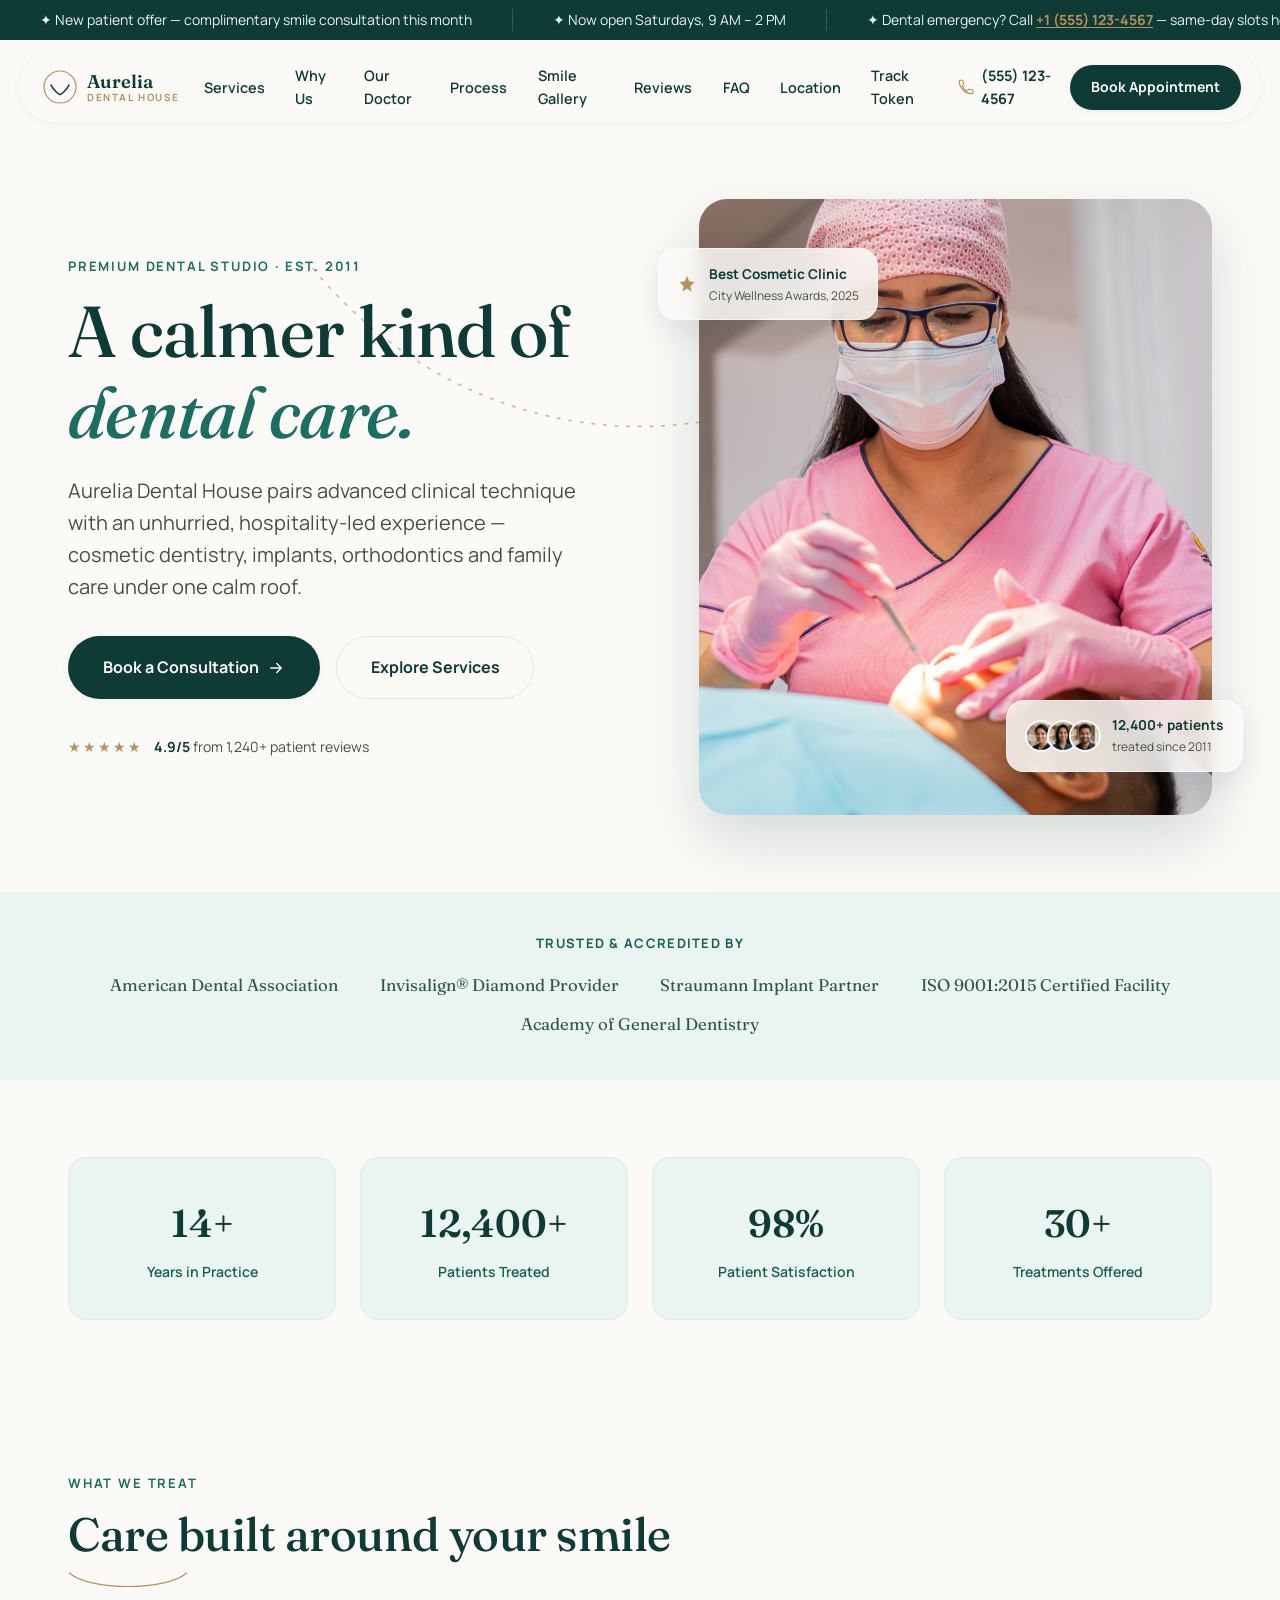
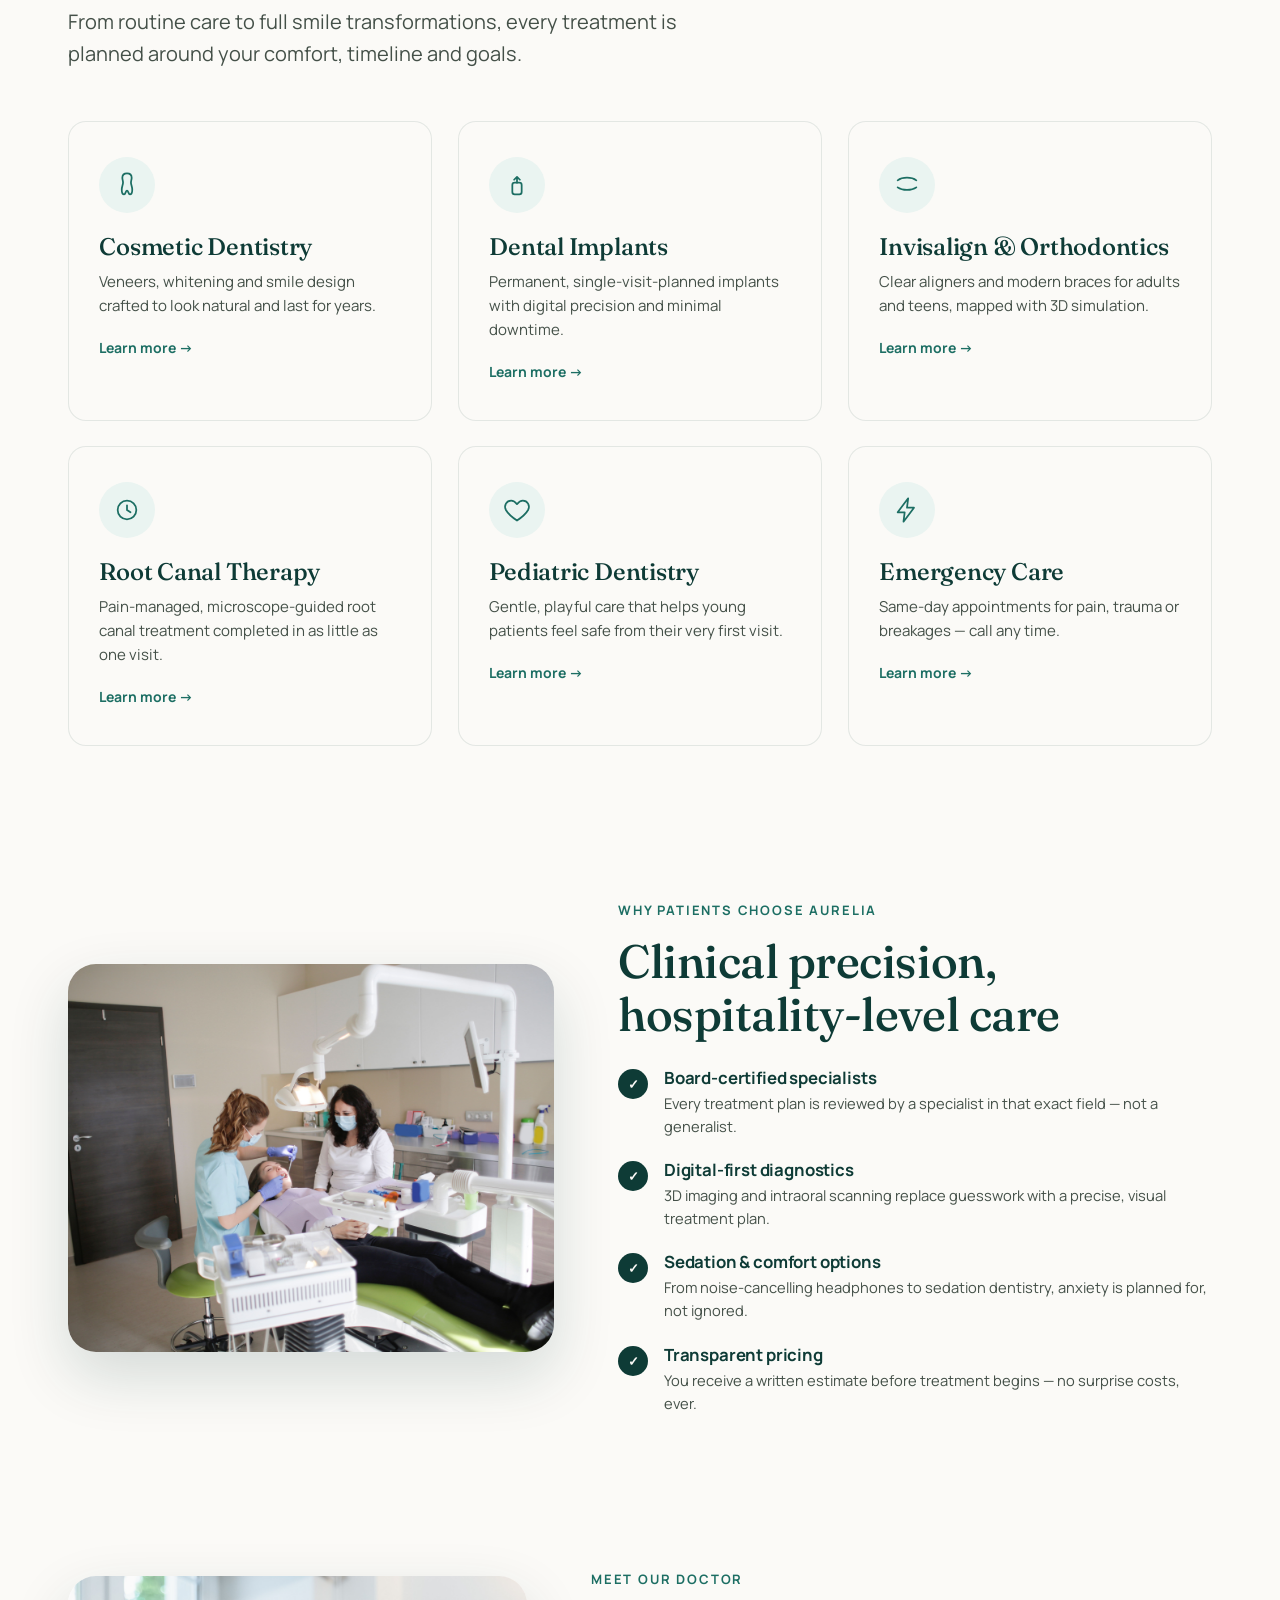
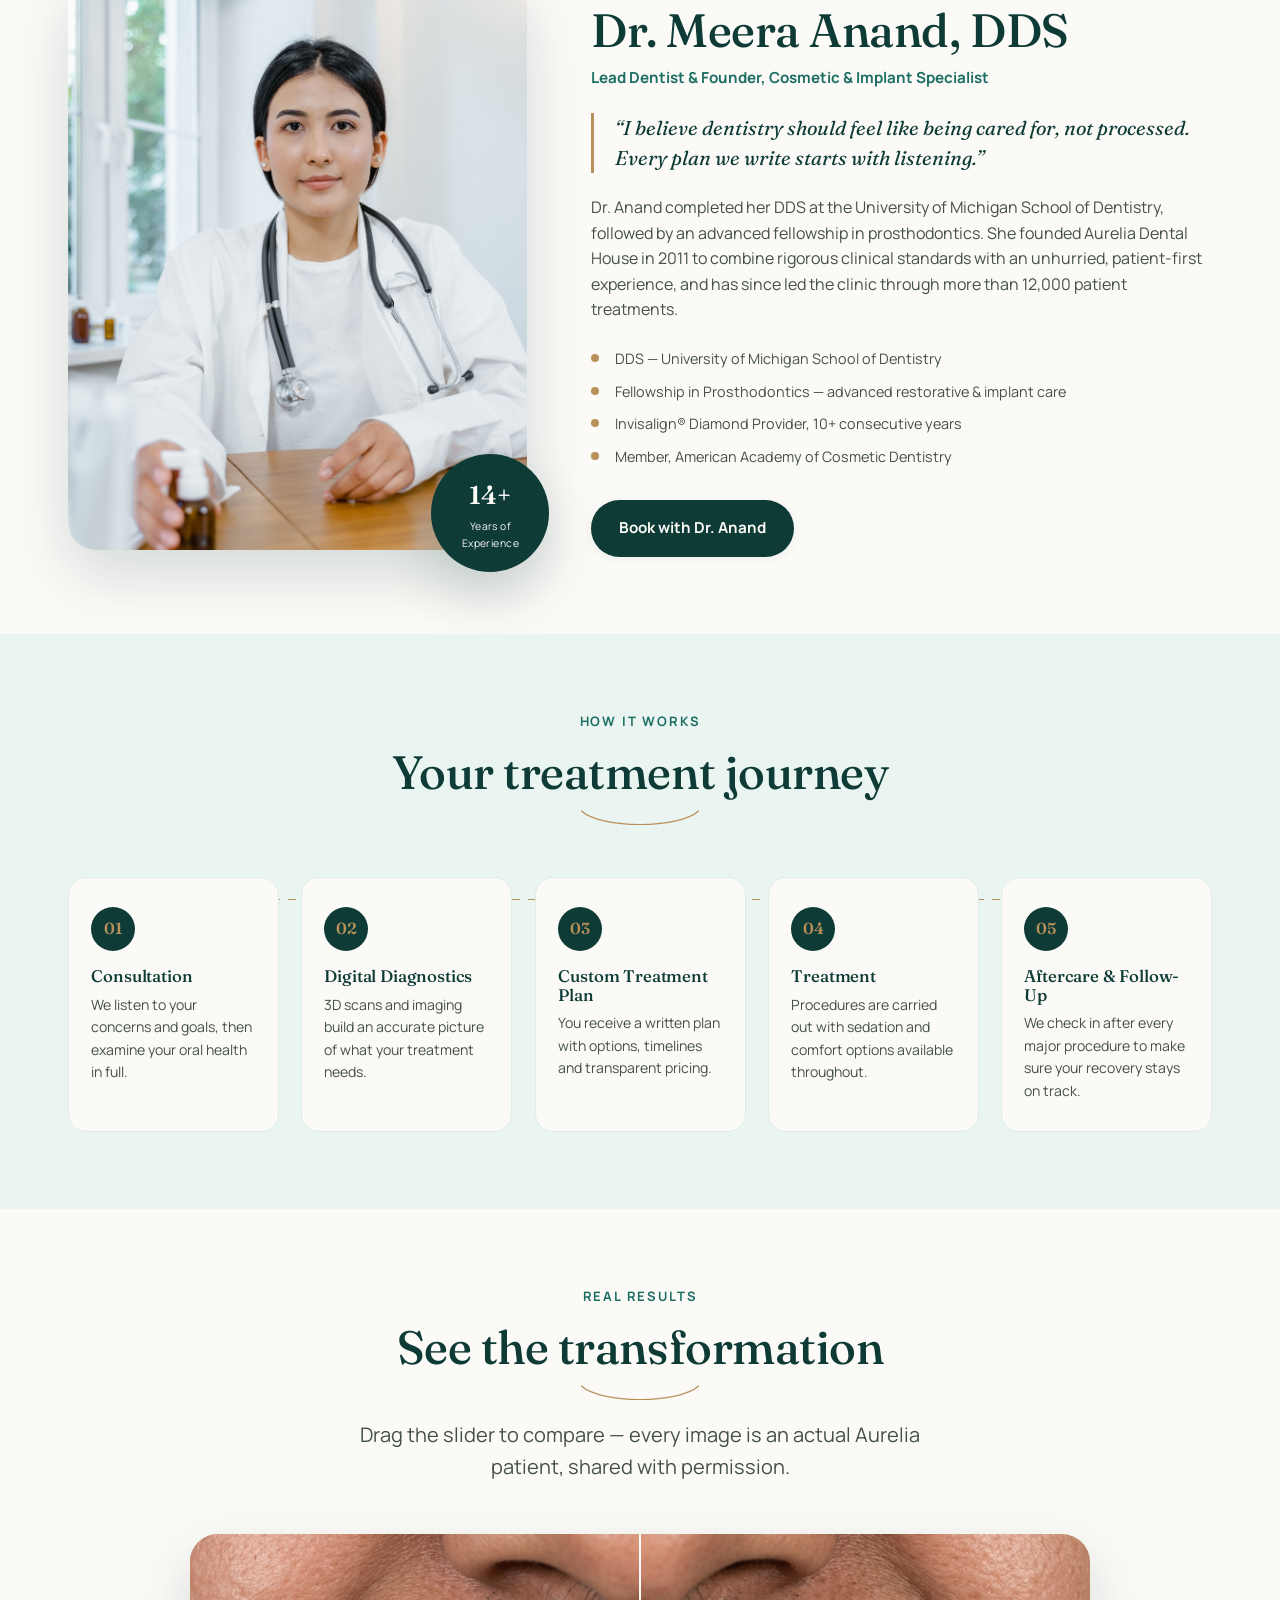
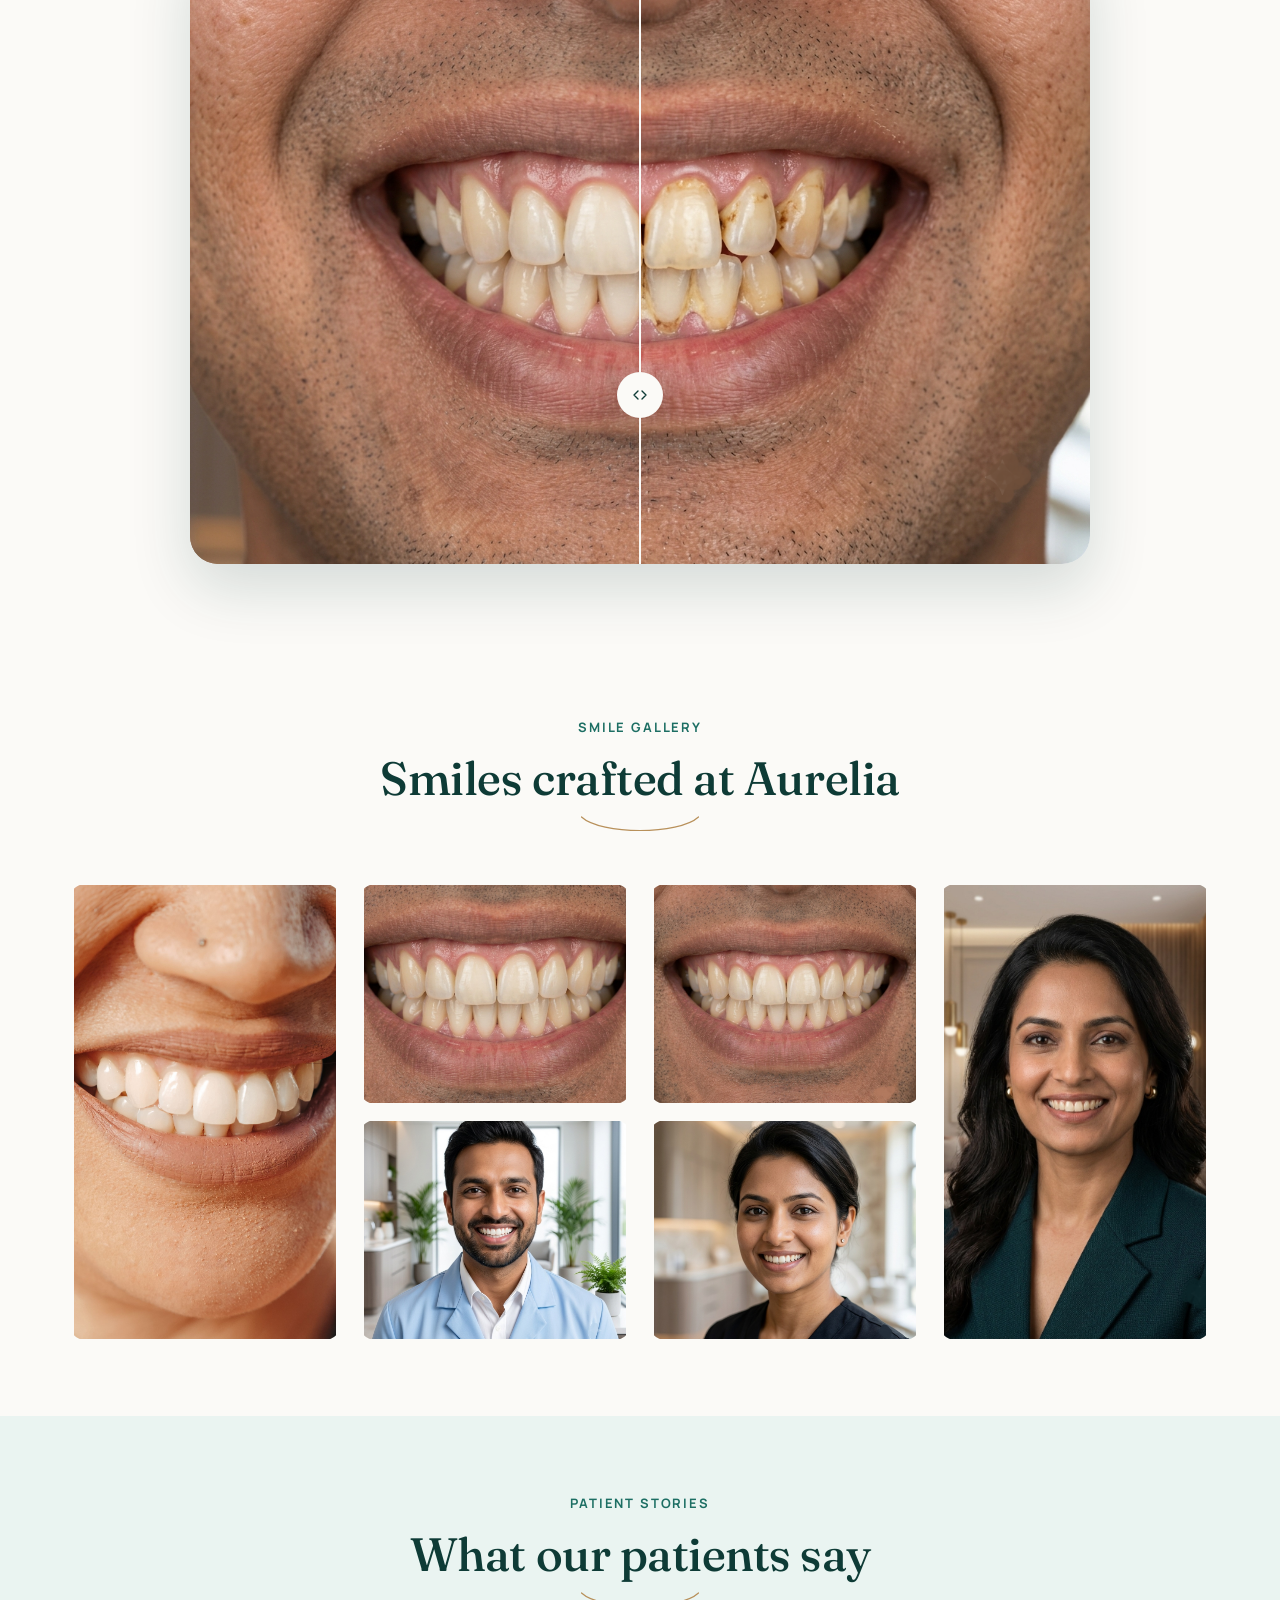
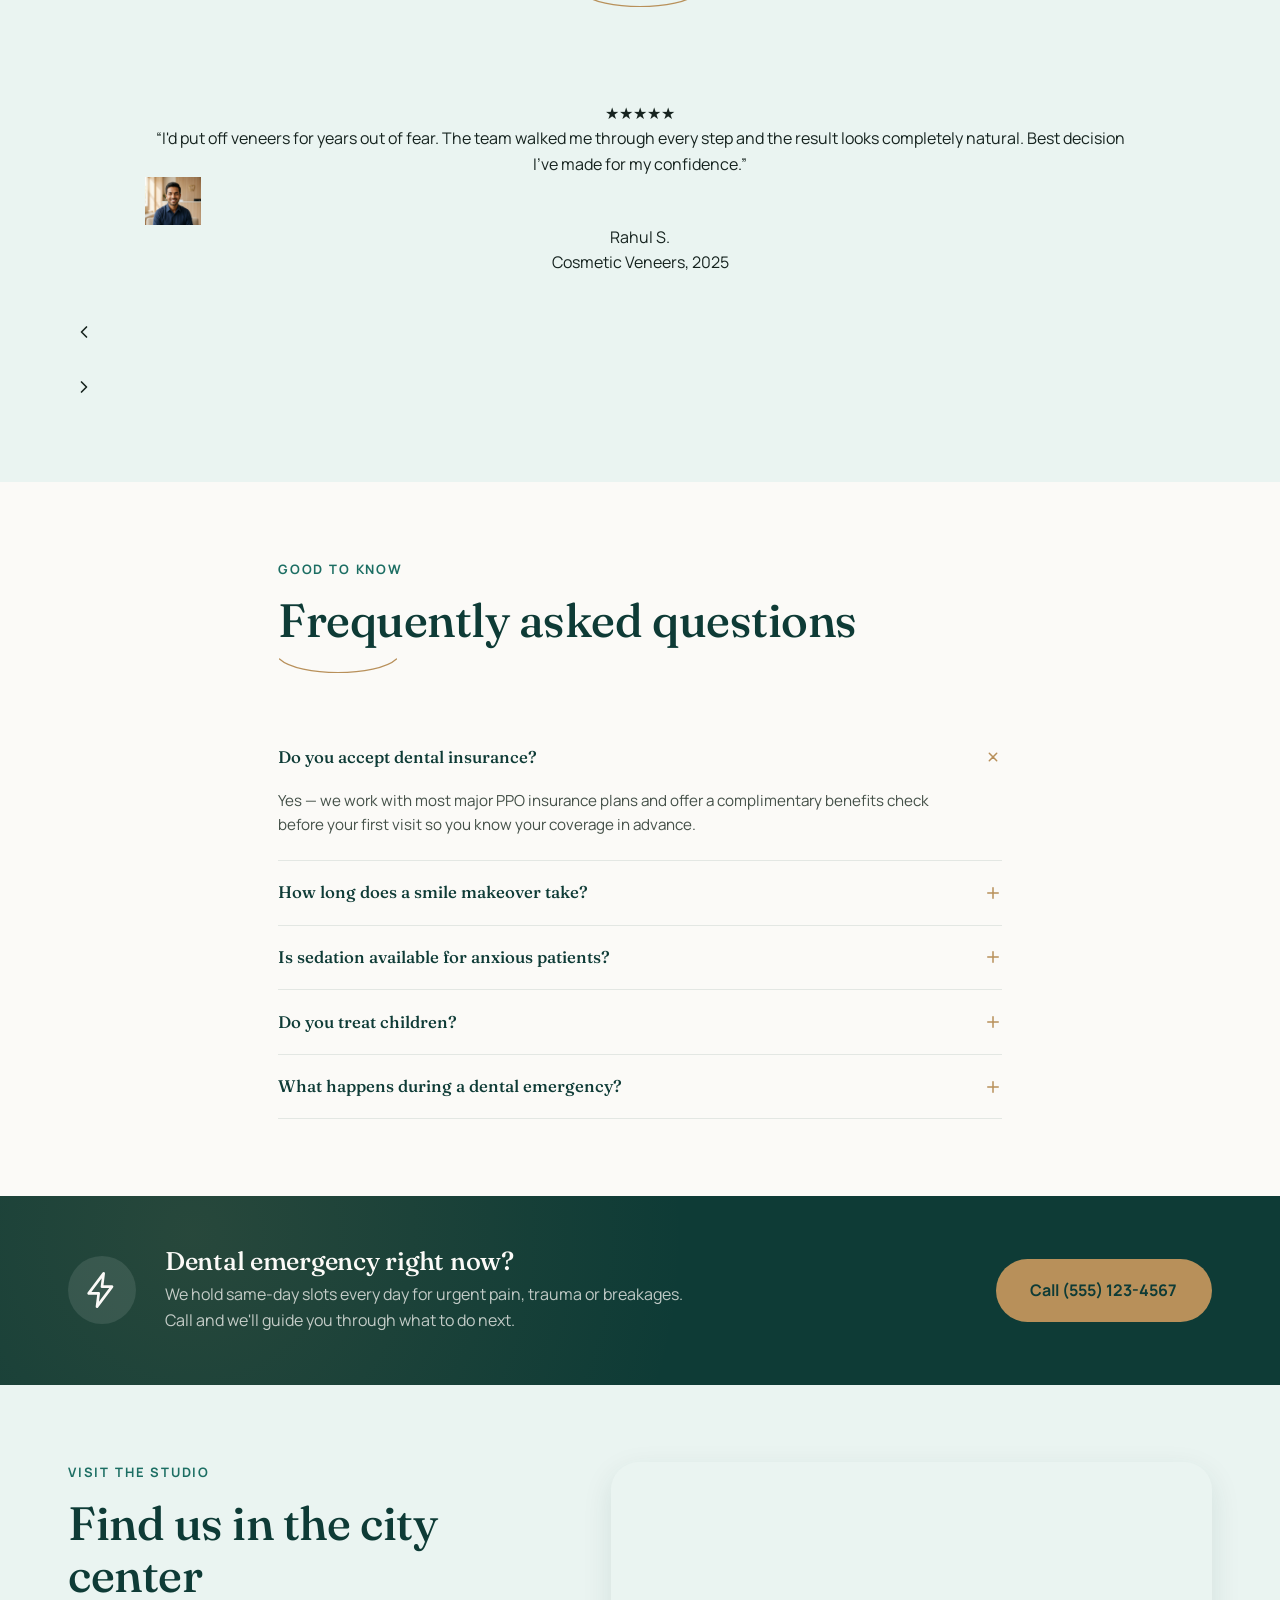
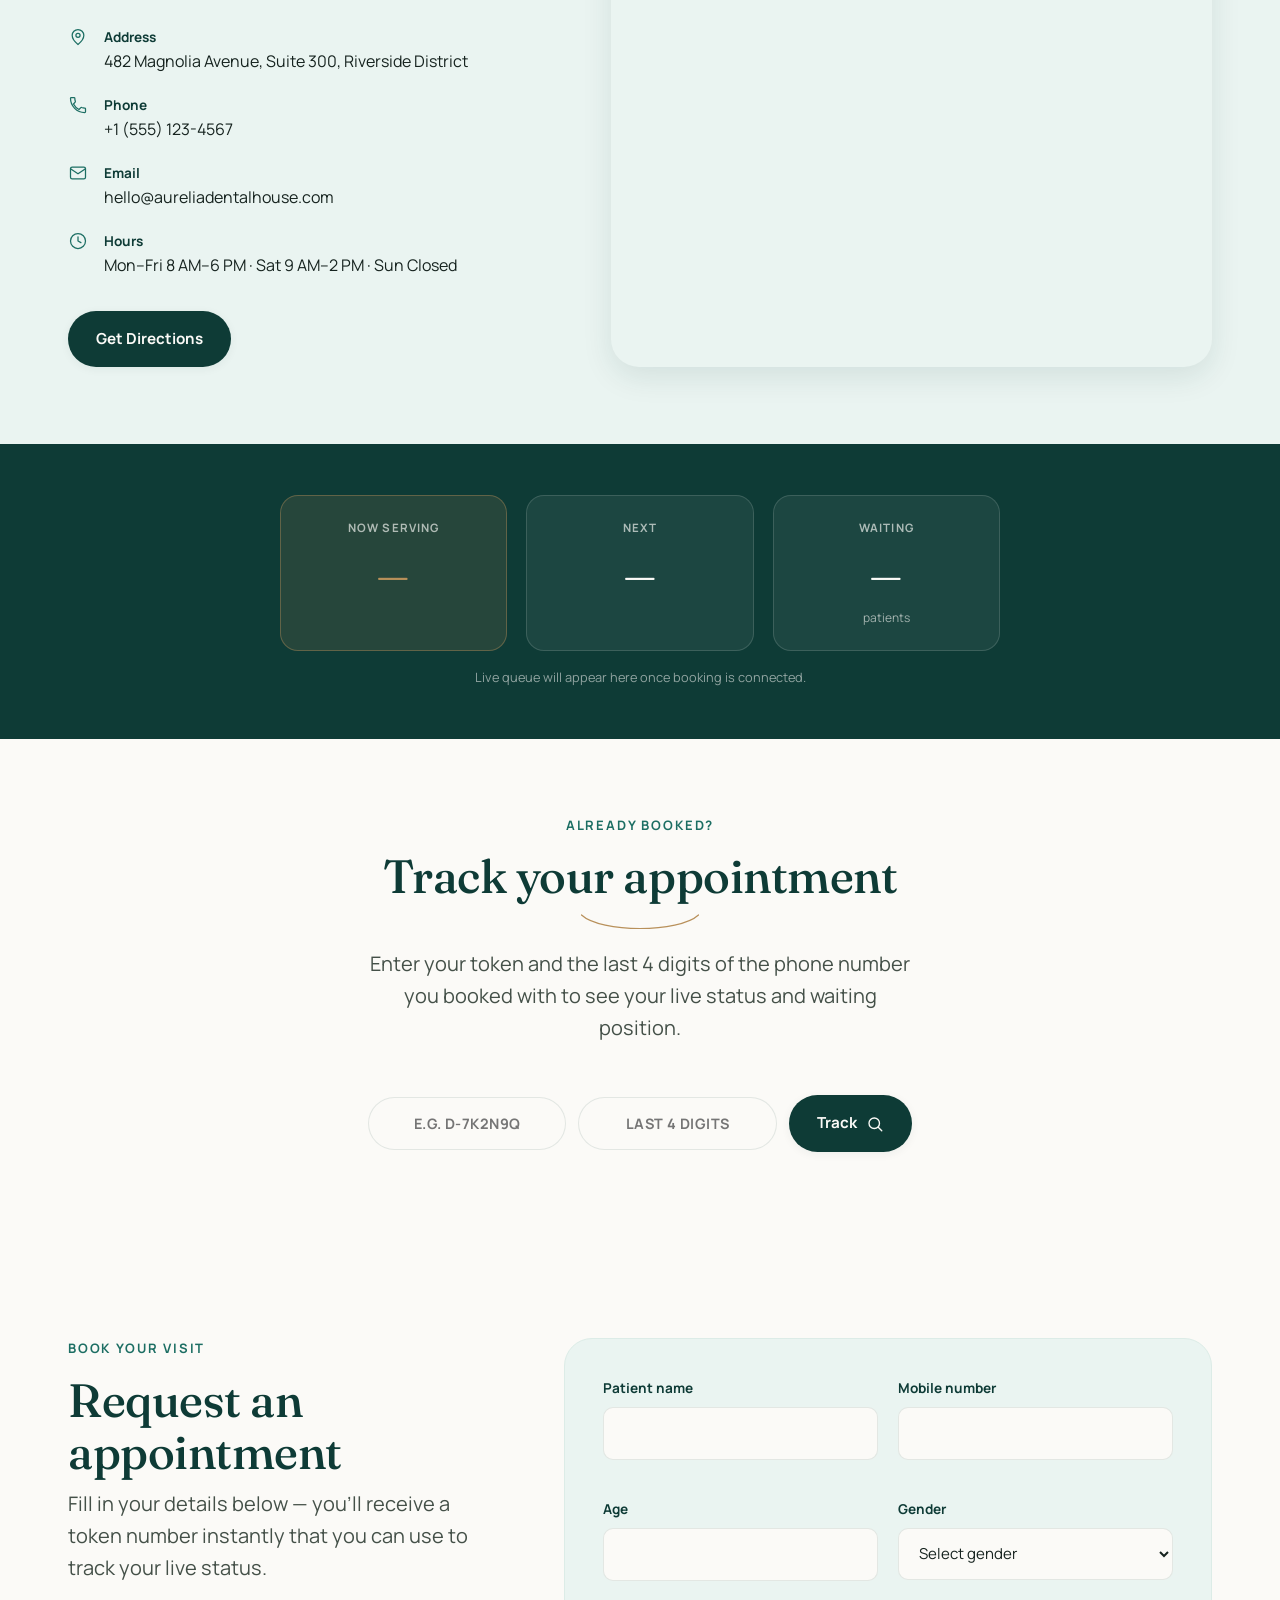
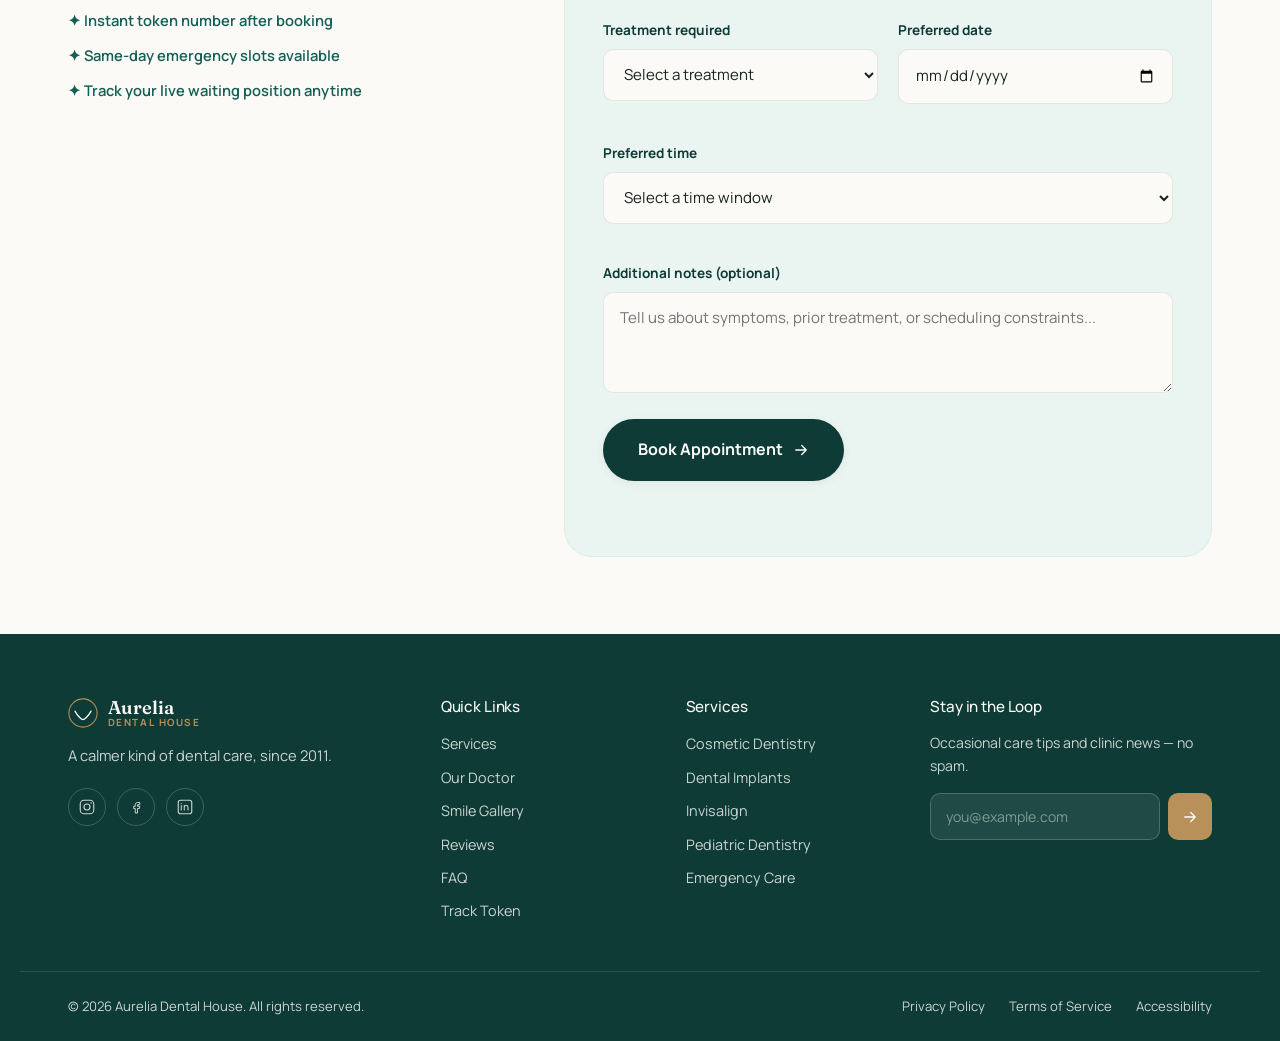
==== commit bd36e7ca: "Update index.html" ====
--- a/index.html
+++ b/index.html
@@ -44,7 +44,7 @@
 <meta name="theme-color" content="#0E3B36">
 
 <!-- Open Graph -->
-<meta property="og:title" content="Aurelia Dental House — Premium Cosmetic &amp; Family Dentistry">
+<meta property="og:title" content="Aurelia Dental House — Premium Cosmetic & Family Dentistry">
 <meta property="og:description" content="A calmer kind of dental care. Cosmetic dentistry, implants, orthodontics and family care in one premium studio.">
 <meta property="og:type" content="website">
 
@@ -99,19 +99,21 @@
       <li><a href="#token-tracker">Track Token</a></li>
     </ul>
 
-    <div class="navbar__actions">
-      <a href="tel:+15551234567" class="navbar__phone" aria-label="Call Aurelia Dental House">
-        <svg width="18" height="18" viewBox="0 0 24 24" fill="none" aria-hidden="true"><path d="M6.6 10.8c1.4 2.8 3.8 5.2 6.6 6.6l2.2-2.2c.3-.3.7-.4 1-.2 1.1.4 2.3.6 3.6.6.6 0 1 .4 1 1V20c0 .6-.4 1-1 1C10.6 21 3 13.4 3 4c0-.6.4-1 1-1h3.2c.6 0 1 .4 1 1 0 1.3.2 2.5.6 3.6.1.4 0 .8-.2 1L6.6 10.8z" stroke="currentColor" stroke-width="1.5" stroke-linejoin="round"/></svg>
-        <span>(555) 123-4567</span>
-      </a>
-      <a href="#appointment" class="btn btn--primary btn--small">Book Appointment</a>
-    </div>
-
-    <button class="navbar__toggle" id="navbar-toggle" aria-expanded="false" aria-controls="navbar-links" aria-label="Toggle navigation menu">
-      <span class="navbar__toggle-bar"></span>
-      <span class="navbar__toggle-bar"></span>
-      <span class="navbar__toggle-bar"></span>
-    </button>
+    <div class="navbar__actions-group">
+      <div class="navbar__actions">
+        <a href="tel:+15551234567" class="navbar__phone" aria-label="Call Aurelia Dental House">
+          <svg width="18" height="18" viewBox="0 0 24 24" fill="none" aria-hidden="true"><path d="M6.6 10.8c1.4 2.8 3.8 5.2 6.6 6.6l2.2-2.2c.3-.3.7-.4 1-.2 1.1.4 2.3.6 3.6.6.6 0 1 .4 1 1V20c0 .6-.4 1-1 1C10.6 21 3 13.4 3 4c0-.6.4-1 1-1h3.2c.6 0 1 .4 1 1 0 1.3.2 2.5.6 3.6.1.4 0 .8-.2 1L6.6 10.8z" stroke="currentColor" stroke-width="1.5" stroke-linejoin="round"/></svg>
+          <span>(555) 123-4567</span>
+        </a>
+        <a href="#appointment" class="btn btn--primary btn--small">Book Appointment</a>
+      </div>
+
+      <button class="navbar__toggle" id="navbar-toggle" aria-expanded="false" aria-controls="navbar-links" aria-label="Toggle navigation menu">
+        <span class="navbar__toggle-bar"></span>
+        <span class="navbar__toggle-bar"></span>
+        <span class="navbar__toggle-bar"></span>
+      </button>
+    </div>
   </nav>
 </header>
 
@@ -156,15 +158,15 @@
 
       <div class="hero__media">
         <picture>
-          <source media="(max-width: 640px)" srcset="images/hero-doctor.jpg">
-          <img
-            src="images/hero-doctor.jpg"
-            alt="Dr. Meera Anand smiling with a patient in the Aurelia Dental House treatment room"
-            class="hero__image"
-            width="900" height="1080"
-            loading="eager"
-            fetchpriority="high">
-        </picture>
+  <source media="(max-width: 640px)" srcset="images/hero-doctor.jpg">
+  <img
+    src="images/hero-doctor.jpg"
+    alt="Dr. Meera Anand smiling with a patient in the Aurelia Dental House treatment room"
+    class="hero__image"
+    width="900" height="1080"
+    loading="eager"
+    fetchpriority="high">
+</picture>
 
         <div class="hero__floating-card hero__floating-card--top" role="note">
           <svg width="20" height="20" viewBox="0 0 24 24" fill="none" aria-hidden="true"><path d="M12 2l2.6 6.6L21 10l-5 4.4L17.4 21 12 17.3 6.6 21 8 14.4 3 10l6.4-1.4L12 2z" fill="#B8905A"/></svg>
@@ -176,10 +178,10 @@
 
         <div class="hero__floating-card hero__floating-card--bottom" role="note">
           <div class="hero__floating-avatars" aria-hidden="true">
-            <img src="images/hero-avatar-1.jpg" alt="" width="48" height="48">
-            <img src="images/hero-avatar-2.jpg" alt="" width="48" height="48">
-            <img src="images/hero-avatar-3.jpg" alt="" width="48" height="48">
-          </div>
+  <img src="images/hero-avatar-1.jpg" alt="" width="48" height="48">
+  <img src="images/hero-avatar-2.jpg" alt="" width="48" height="48">
+  <img src="images/hero-avatar-3.jpg" alt="" width="48" height="48">
+</div>
           <div>
             <p class="hero__floating-card-title">12,400+ patients</p>
             <p class="hero__floating-card-sub">treated since 2011</p>
@@ -309,9 +311,9 @@
     <div class="section-container why-us__container">
       <div class="why-us__media">
         <img
-          src="images/clinic-interior.jpg"
-          alt="A treatment suite at Aurelia Dental House with natural light and calming decor"
-          loading="lazy" width="760" height="600">
+  src="images/clinic-interior.jpg"
+  alt="A treatment suite at Aurelia Dental House with natural light and calming decor"
+  loading="lazy" width="760" height="600">
       </div>
 
       <div class="why-us__content">
@@ -359,9 +361,9 @@
     <div class="section-container doctor__container">
       <div class="doctor__media">
         <img
-          src="images/doctor-meera.jpg"
-          alt="Portrait of Dr. Meera Anand, DDS, Lead Dentist at Aurelia Dental House"
-          loading="lazy" width="620" height="760">
+  src="images/doctor-meera.jpg"
+  alt="Portrait of Dr. Meera Anand, DDS, Lead Dentist at Aurelia Dental House"
+  loading="lazy" width="620" height="760">
         <div class="doctor__media-badge">
           <p class="doctor__media-badge-number">14+</p>
           <p class="doctor__media-badge-label">Years of<br>Experience</p>
@@ -442,221 +444,229 @@
 
   <!-- ============================================================
        10. BEFORE & AFTER COMPARISON SLIDER
-       ============================================================ -->
-  <section class="before-after" aria-labelledby="before-after-heading">
-    <div class="section-container">
-
-      <div class="section-heading section-heading--center">
-        <p class="eyebrow">Real Results</p>
-
-        <h2 class="section-heading__title" id="before-after-heading">
-          See the transformation
-        </h2>
+       ==================================================
+<!-- ==========================================================
+     15. BEFORE & AFTER SLIDER
+     ========================================================== -->
+<section class="before-after" aria-labelledby="before-after-heading">
+  <div class="section-container">
+
+    <div class="section-heading section-heading--center">
+      <p class="eyebrow">Real Results</p>
+
+      <h2 class="section-heading__title" id="before-after-heading">
+        See the transformation
+      </h2>
+
+      <svg
+        class="section-heading__arc"
+        viewBox="0 0 160 24"
+        fill="none"
+        aria-hidden="true">
+        <path
+          d="M2 4c26 24 130 24 156 0"
+          stroke="#B8905A"
+          stroke-width="1.6"
+          stroke-linecap="round"/>
+      </svg>
+
+      <p class="section-heading__sub">
+        Drag the slider to compare — every image is an actual Aurelia patient, shared with permission.
+      </p>
+    </div>
+
+    <!-- BEFORE / AFTER SLIDER -->
+    <div class="ba-slider" data-ba-slider>
+
+      <!-- BEFORE IMAGE -->
+      <div class="ba-slider__image-wrap ba-slider__image-wrap--before">
+        <img
+          src="images/before.jpg"
+          alt="Patient's smile before cosmetic treatment"
+          draggable="false">
+        <span class="ba-slider__tag ba-slider__tag--before">
+          Before
+        </span>
+      </div>
+
+      <!-- AFTER IMAGE -->
+      <div
+        class="ba-slider__image-wrap ba-slider__image-wrap--after"
+        data-ba-after>
+
+        <img
+          src="images/after.jpg"
+          alt="Patient's smile after cosmetic treatment"
+          draggable="false">
+
+        <span class="ba-slider__tag ba-slider__tag--after">
+          After
+        </span>
+      </div>
+
+      <!-- SLIDER CONTROL -->
+      <input
+        type="range"
+        class="ba-slider__range"
+        min="0"
+        max="100"
+        value="50"
+        aria-label="Drag to compare before and after images"
+        data-ba-input>
+
+      <!-- SLIDER HANDLE -->
+      <div
+        class="ba-slider__handle"
+        data-ba-handle
+        aria-hidden="true">
 
         <svg
-          class="section-heading__arc"
-          viewBox="0 0 160 24"
-          fill="none"
-          aria-hidden="true">
+          width="16"
+          height="16"
+          viewBox="0 0 24 24"
+          fill="none">
+
           <path
-            d="M2 4c26 24 130 24 156 0"
-            stroke="#B8905A"
-            stroke-width="1.6"
-            stroke-linecap="round"/>
+            d="M9 6l-6 6 6 6M15 6l6 6-6 6"
+            stroke="#0E3B36"
+            stroke-width="2"
+            stroke-linecap="round"
+            stroke-linejoin="round"/>
         </svg>
 
-        <p class="section-heading__sub">
-          Drag the slider to compare — every image is an actual Aurelia patient, shared with permission.
-        </p>
-      </div>
-
-      <!-- BEFORE / AFTER SLIDER -->
-      <div class="ba-slider" data-ba-slider>
-
-        <!-- BEFORE IMAGE -->
-        <div class="ba-slider__image-wrap ba-slider__image-wrap--before">
-          <img
-            src="images/before.jpg"
-            alt="Patient's smile before cosmetic treatment"
-            draggable="false">
-          <span class="ba-slider__tag ba-slider__tag--before">
-            Before
-          </span>
-        </div>
-
-        <!-- AFTER IMAGE -->
-        <div
-          class="ba-slider__image-wrap ba-slider__image-wrap--after"
-          data-ba-after>
-
-          <img
-            src="images/after.jpg"
-            alt="Patient's smile after cosmetic treatment"
-            draggable="false">
-
-          <span class="ba-slider__tag ba-slider__tag--after">
-            After
-          </span>
-        </div>
-
-        <!-- SLIDER CONTROL -->
-        <input
-          type="range"
-          class="ba-slider__range"
-          min="0"
-          max="100"
-          value="50"
-          aria-label="Drag to compare before and after images"
-          data-ba-input>
-
-        <!-- SLIDER HANDLE -->
-        <div
-          class="ba-slider__handle"
-          data-ba-handle
-          aria-hidden="true">
-
-          <svg
-            width="16"
-            height="16"
-            viewBox="0 0 24 24"
-            fill="none">
-
-            <path
-              d="M9 6l-6 6 6 6M15 6l6 6-6 6"
-              stroke="#0E3B36"
-              stroke-width="2"
-              stroke-linecap="round"
-              stroke-linejoin="round"/>
-          </svg>
-
-        </div>
-
-      </div>
-      <!-- END BEFORE / AFTER SLIDER -->
-
-    </div>
-  </section>
-
+      </div>
+
+    </div>
+    <!-- END BEFORE / AFTER SLIDER -->
+
+  </div>
+</section>
   <!-- ============================================================
        11. SMILE GALLERY
        ============================================================ -->
-  <section class="gallery" id="gallery" aria-labelledby="gallery-heading">
-    <div class="section-container">
-
-      <div class="section-heading section-heading--center">
-        <p class="eyebrow">Smile Gallery</p>
-
-        <h2 class="section-heading__title" id="gallery-heading">
-          Smiles crafted at Aurelia
-        </h2>
-
-        <svg
-          class="section-heading__arc"
-          viewBox="0 0 160 24"
-          fill="none"
-          aria-hidden="true">
-          <path
-            d="M2 4c26 24 130 24 156 0"
-            stroke="#B8905A"
-            stroke-width="1.6"
-            stroke-linecap="round"/>
-        </svg>
-      </div>
-
-      <div class="gallery__grid">
-
-        <!-- SMILE 01 -->
-        <button
-          class="gallery__item gallery__item--tall"
-          data-gallery-trigger
-          data-full="images/smile-01.jpg"
-          aria-label="Open smile gallery image 1">
-
-          <img
-            src="images/smile-01.jpg"
-            alt="Cosmetic dentistry result, patient smile 1"
-            loading="lazy"
-            width="450"
-            height="600">
-        </button>
-
-        <!-- SMILE 02 -->
-        <button
-          class="gallery__item"
-          data-gallery-trigger
-          data-full="images/smile-02.jpg"
-          aria-label="Open smile gallery image 2">
-
-          <img
-            src="images/smile-02.jpg"
-            alt="Cosmetic dentistry result, patient smile 2"
-            loading="lazy"
-            width="450"
-            height="450">
-        </button>
-
-        <!-- SMILE 03 -->
-        <button
-          class="gallery__item"
-          data-gallery-trigger
-          data-full="images/smile-03.jpg"
-          aria-label="Open smile gallery image 3">
-
-          <img
-            src="images/smile-03.jpg"
-            alt="Cosmetic dentistry result, patient smile 3"
-            loading="lazy"
-            width="450"
-            height="450">
-        </button>
-
-        <!-- SMILE 04 -->
-        <button
-          class="gallery__item gallery__item--tall"
-          data-gallery-trigger
-          data-full="images/smile-04.jpg"
-          aria-label="Open smile gallery image 4">
-
-          <img
-            src="images/smile-04.jpg"
-            alt="Cosmetic dentistry result, patient smile 4"
-            loading="lazy"
-            width="450"
-            height="600">
-        </button>
-
-        <!-- SMILE 05 -->
-        <button
-          class="gallery__item"
-          data-gallery-trigger
-          data-full="images/smile-05.jpg"
-          aria-label="Open smile gallery image 5">
-
-          <img
-            src="images/smile-05.jpg"
-            alt="Cosmetic dentistry result, patient smile 5"
-            loading="lazy"
-            width="450"
-            height="450">
-        </button>
-
-        <!-- SMILE 06 -->
-        <button
-          class="gallery__item"
-          data-gallery-trigger
-          data-full="images/smile-06.jpg"
-          aria-label="Open smile gallery image 6">
-
-          <img
-            src="images/smile-06.jpg"
-            alt="Cosmetic dentistry result, patient smile 6"
-            loading="lazy"
-            width="450"
-            height="450">
-        </button>
-
-      </div>
-    </div>
+ <section class="gallery" id="gallery" aria-labelledby="gallery-heading">
+  <div class="section-container">
+
+    <div class="section-heading section-heading--center">
+      <p class="eyebrow">Smile Gallery</p>
+
+      <h2 class="section-heading__title" id="gallery-heading">
+        Smiles crafted at Aurelia
+      </h2>
+
+      <svg
+        class="section-heading__arc"
+        viewBox="0 0 160 24"
+        fill="none"
+        aria-hidden="true">
+        <path
+          d="M2 4c26 24 130 24 156 0"
+          stroke="#B8905A"
+          stroke-width="1.6"
+          stroke-linecap="round"/>
+      </svg>
+    </div>
+
+    <div class="gallery__grid">
+
+      <!-- SMILE 01 -->
+      <button
+        class="gallery__item gallery__item--tall"
+        data-gallery-trigger
+        data-full="images/smile-01.jpg"
+        aria-label="Open smile gallery image 1">
+
+        <img
+          src="images/smile-01.jpg"
+          alt="Cosmetic dentistry result, patient smile 1"
+          loading="lazy"
+          width="450"
+          height="600">
+      </button>
+
+
+      <!-- SMILE 02 -->
+      <button
+        class="gallery__item"
+        data-gallery-trigger
+        data-full="images/smile-02.jpg"
+        aria-label="Open smile gallery image 2">
+
+        <img
+          src="images/smile-02.jpg"
+          alt="Cosmetic dentistry result, patient smile 2"
+          loading="lazy"
+          width="450"
+          height="450">
+      </button>
+
+
+      <!-- SMILE 03 -->
+      <button
+        class="gallery__item"
+        data-gallery-trigger
+        data-full="images/smile-03.jpg"
+        aria-label="Open smile gallery image 3">
+
+        <img
+          src="images/smile-03.jpg"
+          alt="Cosmetic dentistry result, patient smile 3"
+          loading="lazy"
+          width="450"
+          height="450">
+      </button>
+
+
+      <!-- SMILE 04 -->
+      <button
+        class="gallery__item gallery__item--tall"
+        data-gallery-trigger
+        data-full="images/smile-04.jpg"
+        aria-label="Open smile gallery image 4">
+
+        <img
+          src="images/smile-04.jpg"
+          alt="Cosmetic dentistry result, patient smile 4"
+          loading="lazy"
+          width="450"
+          height="600">
+      </button>
+
+
+      <!-- SMILE 05 -->
+      <button
+        class="gallery__item"
+        data-gallery-trigger
+        data-full="images/smile-05.jpg"
+        aria-label="Open smile gallery image 5">
+
+        <img
+          src="images/smile-05.jpg"
+          alt="Cosmetic dentistry result, patient smile 5"
+          loading="lazy"
+          width="450"
+          height="450">
+      </button>
+
+
+      <!-- SMILE 06 -->
+      <button
+        class="gallery__item"
+        data-gallery-trigger
+        data-full="images/smile-06.jpg"
+        aria-label="Open smile gallery image 6">
+
+        <img
+          src="images/smile-06.jpg"
+          alt="Cosmetic dentistry result, patient smile 6"
+          loading="lazy"
+          width="450"
+          height="450">
+      </button>
+
+    </div>
+  </div>
+</section>
 
     <!-- Lightbox for gallery -->
     <div class="lightbox" id="lightbox" role="dialog" aria-modal="true" aria-label="Smile gallery image viewer" hidden>
@@ -685,7 +695,11 @@
             <div class="testimonial-card__stars" aria-hidden="true">★★★★★</div>
             <p class="testimonial-card__text">“I'd put off veneers for years out of fear. The team walked me through every step and the result looks completely natural. Best decision I've made for my confidence.”</p>
             <div class="testimonial-card__author">
-              <img src="images/testimonial-01.jpg" alt="" width="56" height="56">
+             <img
+  src="images/testimonial-01.jpg"
+  alt=""
+  width="56"
+  height="56">
               <div>
                 <p class="testimonial-card__name">Rahul S.</p>
                 <p class="testimonial-card__meta">Cosmetic Veneers, 2025</p>
@@ -697,7 +711,11 @@
             <div class="testimonial-card__stars" aria-hidden="true">★★★★★</div>
             <p class="testimonial-card__text">“My implant procedure was painless and the follow-up care was outstanding. Dr. Anand personally called to check on me the next day.”</p>
             <div class="testimonial-card__author">
-              <img src="images/testimonial-02.jpg" alt="" width="56" height="56">
+             <img
+  src="images/testimonial-02.jpg"
+  alt=""
+  width="56"
+  height="56">
               <div>
                 <p class="testimonial-card__name">Priya R.</p>
                 <p class="testimonial-card__meta">Dental Implant, 2024</p>
@@ -709,7 +727,11 @@
             <div class="testimonial-card__stars" aria-hidden="true">★★★★★</div>
             <p class="testimonial-card__text">“My son used to cry at the dentist. Now he asks when his next cleaning is. The pediatric team is genuinely wonderful.”</p>
             <div class="testimonial-card__author">
-              <img src="images/testimonial-03.jpg" alt="" width="56" height="56">
+             <img
+  src="images/testimonial-03.jpg"
+  alt=""
+  width="56"
+  height="56">
               <div>
                 <p class="testimonial-card__name">pooja .</p>
                 <p class="testimonial-card__meta">Pediatric Care, 2025</p>
@@ -721,7 +743,11 @@
             <div class="testimonial-card__stars" aria-hidden="true">★★★★★</div>
             <p class="testimonial-card__text">“Eighteen months into Invisalign and the digital simulation they showed me on day one was almost exactly how my smile turned out.”</p>
             <div class="testimonial-card__author">
-              <img src="images/testimonial-04.jpg" alt="" width="56" height="56">
+              <img
+  src="images/testimonial-04.jpg"
+  alt=""
+  width="56"
+  height="56">
               <div>
                 <p class="testimonial-card__name">Aisha K.</p>
                 <p class="testimonial-card__meta">Invisalign, 2023–2024</p>
@@ -733,7 +759,11 @@
             <div class="testimonial-card__stars" aria-hidden="true">★★★★★</div>
             <p class="testimonial-card__text">“Chipped a tooth on a Sunday and they saw me within two hours. Calm, professional, and it never felt like an emergency once I arrived.”</p>
             <div class="testimonial-card__author">
-              <img src="images/testimonial-05.jpg" alt="" width="56" height="56">
+              <img
+  src="images/testimonial-05.jpg"
+  alt=""
+  width="56"
+  height="56">
               <div>
                 <p class="testimonial-card__name">David L.</p>
                 <p class="testimonial-card__meta">Emergency Care, 2025</p>
@@ -895,7 +925,7 @@
       <div class="location__map">
         <iframe
           title="Map showing the location of Aurelia Dental House"
-          src="https://maps.google.com/maps?q=city%20center%20dental%20clinic&amp;t=&amp;z=14&amp;ie=UTF8&amp;iwloc=&amp;output=embed"
+          src="https://maps.google.com/maps?q=city%20center%20dental%20clinic&t=&z=14&ie=UTF8&iwloc=&output=embed"
           loading="lazy"
           referrerpolicy="no-referrer-when-downgrade"
           allowfullscreen>
@@ -1185,8 +1215,10 @@
   <svg width="20" height="20" viewBox="0 0 24 24" fill="none"><path d="M12 19V5M5 12l7-7 7 7" stroke="currentColor" stroke-width="2" stroke-linecap="round" stroke-linejoin="round"/></svg>
 </button>
 
-<!-- Official Supabase JS client UMD build -->
+<!-- Official Supabase JS client (UMD build via CDN). Must load before
+     script.js, which reads SUPABASE_URL / SUPABASE_ANON_KEY from
+     script.js itself and creates the client from window.supabase. -->
 <script src="https://cdn.jsdelivr.net/npm/@supabase/supabase-js@2" defer></script>
 <script src="script.js" defer></script>
 </body>
-  </html>
+</html>
--- a/style.css
+++ b/style.css
@@ -0,0 +1,1665 @@
+/* ================================================================
+   AURELIA DENTAL HOUSE — style.css
+   ================================================================
+   Table of Contents
+   1.  Design Tokens (Custom Properties)
+   2.  Reset & Base
+   3.  Typography Utilities
+   4.  Layout Utilities
+   5.  Buttons
+   6.  Announcement Bar
+   7.  Navbar
+   8.  Hero
+   9.  Trust Badges
+   10. Stats
+   11. Services
+   12. Why Choose Us
+   13. Doctor
+   14. Timeline / Process
+   15. Before & After Slider
+   16. Gallery + Lightbox
+   17. Testimonials
+   18. FAQ Accordion
+   19. Emergency CTA
+   20. Location
+   21. Appointment Form
+   21b. Live Token Display
+   21c. Token Status Tracker (Fixed Mobile Layout)
+   22. Footer
+   23. Back to Top
+   24. Animations
+   25. Responsive Breakpoints
+   26. Reduced Motion & Accessibility
+   ================================================================ */
+
+/* ----------------------------------------------------------------
+   1. DESIGN TOKENS
+   ---------------------------------------------------------------- */
+:root {
+  /* Color */
+  --paper: #FBFAF7;
+  --mint-100: #EAF4F1;
+  --mint-200: #DCECE7;
+  --teal-900: #0E3B36;
+  --teal-800: #123F39;
+  --teal-700: #155E54;
+  --teal-600: #1C6E63;
+  --teal-600-rgb: 28, 110, 99;
+  --gold-500: #B8905A;
+  --gold-500-rgb: 184, 144, 90;
+  --gold-100: #F3E9DB;
+  --success-600: #2F7A4D;
+  --rust-500: #C0503F;
+  --ink: #16231F;
+  --ink-soft: #445048;
+  --white: #FFFFFF;
+  --border-soft: rgba(14, 59, 54, 0.1);
+  --shadow-color: 14, 59, 54;
+
+  /* Type */
+  --font-display: "Fraunces", Georgia, serif;
+  --font-body: "Manrope", -apple-system, BlinkMacSystemFont, "Segoe UI", sans-serif;
+
+  /* Type Scale (fluid) */
+  --fs-h1: clamp(2.5rem, 4.4vw + 1rem, 4.5rem);
+  --fs-h2: clamp(2rem, 2.4vw + 1rem, 3rem);
+  --fs-h3: clamp(1.25rem, 0.8vw + 1rem, 1.5rem);
+  --fs-lead: clamp(1.05rem, 0.5vw + 0.9rem, 1.25rem);
+  --fs-body: 1rem;
+  --fs-small: 0.875rem;
+  --fs-eyebrow: 0.8125rem;
+
+  /* Spacing */
+  --space-section: clamp(4rem, 6vw, 7rem);
+  --container-width: 1240px;
+  --radius-sm: 10px;
+  --radius-md: 18px;
+  --radius-lg: 28px;
+  --radius-pill: 999px;
+
+  /* Motion */
+  --ease-out: cubic-bezier(0.16, 1, 0.3, 1);
+  --transition-fast: 0.2s var(--ease-out);
+  --transition-med: 0.4s var(--ease-out);
+  --transition-slow: 0.7s var(--ease-out);
+
+  /* Elevation */
+  --shadow-sm: 0 2px 10px rgba(var(--shadow-color), 0.06);
+  --shadow-md: 0 10px 30px rgba(var(--shadow-color), 0.1);
+  --shadow-lg: 0 24px 60px rgba(var(--shadow-color), 0.16);
+}
+
+/* ----------------------------------------------------------------
+   2. RESET & BASE
+   ---------------------------------------------------------------- */
+*, *::before, *::after { box-sizing: border-box; }
+
+html {
+  scroll-behavior: smooth;
+  scroll-padding-top: 130px;
+  overflow-x: hidden;
+}
+
+body {
+  margin: 0;
+  background: var(--paper);
+  color: var(--ink);
+  font-family: var(--font-body);
+  font-size: var(--fs-body);
+  line-height: 1.6;
+  -webkit-font-smoothing: antialiased;
+  overflow-x: hidden;
+}
+
+img { max-width: 100%; height: auto; display: block; }
+svg { flex-shrink: 0; }
+
+a {
+  color: inherit;
+  text-decoration: none;
+}
+
+ul, ol { margin: 0; padding: 0; list-style: none; }
+h1, h2, h3, h4, p, figure, blockquote { margin: 0; }
+button, input, select, textarea { font: inherit; color: inherit; }
+button { cursor: pointer; background: none; border: none; }
+
+/* Visible focus state for all interactive elements (accessibility) */
+a:focus-visible,
+button:focus-visible,
+input:focus-visible,
+select:focus-visible,
+textarea:focus-visible,
+[tabindex]:focus-visible {
+  outline: 2px solid var(--gold-500);
+  outline-offset: 3px;
+  border-radius: 4px;
+}
+
+.visually-hidden {
+  position: absolute;
+  width: 1px; height: 1px;
+  padding: 0; margin: -1px;
+  overflow: hidden;
+  clip: rect(0,0,0,0);
+  white-space: nowrap;
+  border: 0;
+}
+
+.skip-link {
+  position: absolute;
+  top: -50px;
+  left: 12px;
+  background: var(--teal-900);
+  color: var(--paper);
+  padding: 12px 20px;
+  border-radius: var(--radius-sm);
+  z-index: 2000;
+  transition: top var(--transition-fast);
+}
+.skip-link:focus { top: 12px; }
+
+/* ----------------------------------------------------------------
+   3. TYPOGRAPHY UTILITIES
+   ---------------------------------------------------------------- */
+h1, h2, h3, .section-heading__title, .hero__heading {
+  font-family: var(--font-display);
+  color: var(--teal-900);
+  font-weight: 500;
+  letter-spacing: -0.01em;
+  line-height: 1.12;
+}
+
+.eyebrow {
+  font-family: var(--font-body);
+  font-size: var(--fs-eyebrow);
+  font-weight: 700;
+  letter-spacing: 0.14em;
+  text-transform: uppercase;
+  color: var(--teal-600);
+  margin: 0 0 0.9rem;
+}
+
+.section-heading__title {
+  font-size: var(--fs-h2);
+  margin-bottom: 0.6rem;
+}
+
+.section-heading__arc {
+  display: block;
+  width: 120px;
+  height: 18px;
+  margin: 0.4rem 0 1.1rem;
+}
+
+.section-heading--center .section-heading__arc { margin-left: auto; margin-right: auto; }
+
+.section-heading__sub {
+  font-size: var(--fs-lead);
+  color: var(--ink-soft);
+  max-width: 620px;
+  font-weight: 400;
+}
+
+.section-heading {
+  margin-bottom: clamp(2.5rem, 4vw, 4rem);
+}
+
+.section-heading--center {
+  text-align: center;
+  max-width: 680px;
+  margin-left: auto;
+  margin-right: auto;
+}
+.section-heading--center .section-heading__sub { margin-left: auto; margin-right: auto; }
+
+/* ----------------------------------------------------------------
+   4. LAYOUT UTILITIES
+   ---------------------------------------------------------------- */
+.section-container {
+  max-width: var(--container-width);
+  margin: 0 auto;
+  padding: 0 clamp(1.25rem, 4vw, 3rem);
+}
+
+section { padding-block: var(--space-section); }
+
+.services,
+.stats,
+.why-us,
+.gallery,
+.faq { background: var(--paper); }
+
+.trust-badges,
+.process,
+.testimonials,
+.location { background: var(--mint-100); }
+
+/* ----------------------------------------------------------------
+   5. BUTTONS
+   ---------------------------------------------------------------- */
+.btn {
+  display: inline-flex;
+  align-items: center;
+  justify-content: center;
+  gap: 0.55rem;
+  font-weight: 700;
+  font-size: 0.95rem;
+  border-radius: var(--radius-pill);
+  padding: 0.95rem 1.7rem;
+  white-space: nowrap;
+  transition: transform var(--transition-fast), box-shadow var(--transition-fast), background var(--transition-fast), color var(--transition-fast);
+  border: 1px solid transparent;
+}
+
+.btn svg { transition: transform var(--transition-fast); }
+.btn:hover svg { transform: translateX(3px); }
+
+.btn--primary {
+  background: var(--teal-900);
+  color: var(--paper);
+  box-shadow: var(--shadow-sm);
+}
+.btn--primary:hover {
+  background: var(--teal-700);
+  transform: translateY(-2px);
+  box-shadow: var(--shadow-md);
+}
+
+.btn--ghost {
+  background: transparent;
+  color: var(--teal-900);
+  border-color: var(--border-soft);
+}
+.btn--ghost:hover {
+  background: var(--mint-100);
+  border-color: var(--teal-600);
+  transform: translateY(-2px);
+}
+
+.btn--gold {
+  background: var(--gold-500);
+  color: var(--teal-900);
+}
+.btn--gold:hover {
+  background: #a67d49;
+  transform: translateY(-2px);
+  box-shadow: var(--shadow-md);
+}
+
+.btn--large { padding: 1.1rem 2.1rem; font-size: 1rem; }
+.btn--small { padding: 0.65rem 1.25rem; font-size: 0.875rem; }
+
+/* ----------------------------------------------------------------
+   6. ANNOUNCEMENT BAR
+   ---------------------------------------------------------------- */
+.announcement-bar {
+  background: var(--teal-900);
+  color: var(--mint-100);
+  overflow: hidden;
+  white-space: nowrap;
+  font-size: var(--fs-small);
+}
+
+.announcement-bar__track {
+  display: inline-flex;
+  animation: marquee 26s linear infinite;
+  padding-block: 0.55rem;
+}
+
+.announcement-bar__item {
+  padding-inline: 2.5rem;
+  border-right: 1px solid rgba(251, 250, 247, 0.18);
+}
+
+.announcement-bar a {
+  color: var(--gold-500);
+  font-weight: 700;
+  text-decoration: underline;
+  text-underline-offset: 2px;
+}
+
+@keyframes marquee {
+  0% { transform: translateX(0); }
+  100% { transform: translateX(-50%); }
+}
+
+/* ----------------------------------------------------------------
+   7. NAVBAR
+   ---------------------------------------------------------------- */
+.site-header {
+  position: sticky;
+  top: 0;
+  z-index: 900;
+  width: 100%;
+  transform: translateZ(0);
+  will-change: transform;
+}
+
+.navbar {
+  display: flex;
+  align-items: center;
+  justify-content: space-between;
+  gap: 1.5rem;
+  max-width: var(--container-width);
+  margin: 0.75rem auto 0;
+  padding: 0.7rem 1.1rem 0.7rem 1.4rem;
+  background: rgba(251, 250, 247, 0.92);
+  border: 1px solid rgba(255,255,255,0.5);
+  border-radius: var(--radius-pill);
+  box-shadow: var(--shadow-sm);
+  transition: box-shadow var(--transition-med), background var(--transition-med);
+}
+
+@supports (backdrop-filter: blur(1px)) or (-webkit-backdrop-filter: blur(1px)) {
+  .navbar {
+    background: rgba(251, 250, 247, 0.72);
+    backdrop-filter: blur(10px) saturate(140%);
+    -webkit-backdrop-filter: blur(10px) saturate(140%);
+  }
+}
+
+.site-header.is-scrolled .navbar {
+  box-shadow: var(--shadow-md);
+  background: rgba(251, 250, 247, 0.88);
+}
+
+.navbar__logo {
+  display: inline-flex;
+  align-items: center;
+  gap: 0.6rem;
+  flex-shrink: 0;
+}
+
+.navbar__logo-text {
+  font-family: var(--font-display);
+  font-size: 1.15rem;
+  font-weight: 600;
+  color: var(--teal-900);
+  display: flex;
+  flex-direction: column;
+  line-height: 1.05;
+}
+
+.navbar__logo-text--accent {
+  font-family: var(--font-body);
+  font-size: 0.62rem;
+  font-weight: 700;
+  letter-spacing: 0.16em;
+  text-transform: uppercase;
+  color: var(--gold-500);
+}
+
+.navbar__links {
+  display: flex;
+  align-items: center;
+  gap: 1.9rem;
+  font-size: 0.9rem;
+  font-weight: 600;
+  color: var(--teal-900);
+}
+
+.navbar__links a {
+  position: relative;
+  padding-block: 0.3rem;
+}
+.navbar__links a::after {
+  content: "";
+  position: absolute;
+  left: 0; right: 100%;
+  bottom: 0;
+  height: 2px;
+  background: var(--gold-500);
+  transition: right var(--transition-fast);
+}
+.navbar__links a:hover::after { right: 0; }
+
+.navbar__actions {
+  display: flex;
+  align-items: center;
+  gap: 1.1rem;
+  flex-shrink: 0;
+}
+
+.navbar__phone {
+  display: inline-flex;
+  align-items: center;
+  gap: 0.4rem;
+  font-weight: 700;
+  font-size: 0.9rem;
+  color: var(--teal-900);
+}
+.navbar__phone svg { color: var(--gold-500); }
+
+.navbar__toggle {
+  display: none;
+  flex-direction: column;
+  justify-content: center;
+  gap: 5px;
+  width: 40px;
+  height: 40px;
+  border-radius: 50%;
+  flex-shrink: 0;
+}
+.navbar__toggle-bar {
+  display: block;
+  width: 20px;
+  height: 2px;
+  margin-inline: auto;
+  background: var(--teal-900);
+  transition: transform var(--transition-fast), opacity var(--transition-fast);
+}
+.navbar__toggle[aria-expanded="true"] .navbar__toggle-bar:nth-child(1) { transform: translateY(7px) rotate(45deg); }
+.navbar__toggle[aria-expanded="true"] .navbar__toggle-bar:nth-child(2) { opacity: 0; }
+.navbar__toggle[aria-expanded="true"] .navbar__toggle-bar:nth-child(3) { transform: translateY(-7px) rotate(-45deg); }
+
+/* The full inline link list (9 items + logo + phone + button) needs
+   roughly 1080-1100px of room. Below that, switch to hamburger mode
+   *before* content starts overflowing the pill / viewport, instead of
+   only at the generic 768px "mobile" breakpoint. */
+@media (max-width: 1080px) {
+  .navbar {
+    position: relative;           /* anchor for the dropdown panel below */
+    flex-wrap: nowrap;            /* logo + actions + toggle NEVER wrap */
+    gap: 0.6rem;
+  }
+
+  .navbar__logo { min-width: 0; flex-shrink: 1; }
+  .navbar__logo-text {
+    white-space: nowrap;
+    overflow: hidden;
+    text-overflow: ellipsis;
+    max-width: 40vw;              /* logo shrinks instead of pushing siblings off */
+  }
+
+  .navbar__toggle { display: flex; flex-shrink: 0; order: 3; }
+
+  .navbar__actions {
+    order: 2;
+    flex-shrink: 0;
+    gap: 0.5rem;
+  }
+  .navbar__phone { display: none; }   /* icon + number was dead weight once squeezed */
+  .navbar__actions .btn--small {
+    padding: 0.55rem 0.95rem;
+    font-size: 0.82rem;
+  }
+
+  /* Links become a dropdown panel — out of flex flow entirely, so the
+     menu list can never affect the width/wrapping of row 1 again. */
+  .navbar__links {
+    position: absolute;
+    top: calc(100% + 0.5rem);
+    left: 0;
+    right: 0;
+    order: 4;
+    flex-direction: column;
+    align-items: flex-start;
+    gap: 0;
+    background: var(--paper);
+    border: 1px solid var(--border-soft);
+    border-radius: var(--radius-md);
+    box-shadow: var(--shadow-md);
+    padding: 0 0.9rem;
+    max-height: 0;
+    overflow: hidden;
+    transition: max-height var(--transition-med);
+    z-index: 950;
+  }
+  .navbar__links.is-open { max-height: 480px; padding-block: 0.5rem; }
+  .navbar__links li { width: 100%; padding-block: 0.6rem; border-top: 1px solid var(--border-soft); }
+  .navbar__links li:first-child { border-top: 0; }
+}
+
+@media (max-width: 768px) {
+  .navbar {
+    margin-top: 0.5rem;
+    border-radius: var(--radius-md);
+    align-items: center;
+    padding: 0.6rem 0.7rem 0.6rem 0.9rem;
+  }
+  .navbar__logo-text { font-size: 1rem; }
+}
+
+/* ----------------------------------------------------------------
+   8. HERO
+   ---------------------------------------------------------------- */
+.hero {
+  position: relative;
+  padding-top: clamp(3rem, 6vw, 5.5rem);
+  padding-bottom: clamp(3rem, 6vw, 5.5rem);
+  overflow: hidden;
+}
+
+.hero__decoration {
+  position: absolute;
+  inset: 0;
+  pointer-events: none;
+  z-index: 0;
+}
+.hero__arc {
+  position: absolute;
+  top: 10%;
+  left: 50%;
+  width: min(700px, 90vw);
+  transform: translateX(-50%);
+  opacity: 0.6;
+}
+
+.hero__container {
+  position: relative;
+  z-index: 1;
+  max-width: var(--container-width);
+  margin: 0 auto;
+  padding: 0 clamp(1.25rem, 4vw, 3rem);
+  display: grid;
+  grid-template-columns: 1.05fr 0.95fr;
+  gap: clamp(2.5rem, 5vw, 5rem);
+  align-items: center;
+}
+
+.hero__heading {
+  font-size: var(--fs-h1);
+  margin-bottom: 1.4rem;
+}
+.hero__heading-accent { color: var(--teal-600); font-style: italic; }
+
+.hero__subtext {
+  font-size: var(--fs-lead);
+  color: var(--ink-soft);
+  max-width: 520px;
+  margin-bottom: 2.1rem;
+}
+
+.hero__cta-row {
+  display: flex;
+  flex-wrap: wrap;
+  gap: 1rem;
+  margin-bottom: 2.3rem;
+}
+
+.hero__rating {
+  display: flex;
+  align-items: center;
+  gap: 0.7rem;
+  font-size: var(--fs-small);
+  color: var(--ink-soft);
+}
+.hero__rating-stars { color: var(--gold-500); letter-spacing: 2px; }
+.hero__rating strong { color: var(--teal-900); }
+
+.hero__media {
+  position: relative;
+}
+.hero__image {
+  width: 100%;
+  aspect-ratio: 5 / 6;
+  object-fit: cover;
+  border-radius: var(--radius-lg);
+  box-shadow: var(--shadow-lg);
+}
+
+.hero__floating-card {
+  position: absolute;
+  display: flex;
+  align-items: center;
+  gap: 0.7rem;
+  background: rgba(251, 250, 247, 0.96);
+  border: 1px solid rgba(255,255,255,0.6);
+  border-radius: var(--radius-md);
+  padding: 0.9rem 1.15rem;
+  box-shadow: var(--shadow-md);
+  max-width: 240px;
+}
+
+@supports (backdrop-filter: blur(1px)) or (-webkit-backdrop-filter: blur(1px)) {
+  .hero__floating-card {
+    background: rgba(251, 250, 247, 0.85);
+    backdrop-filter: blur(10px);
+    -webkit-backdrop-filter: blur(10px);
+  }
+}
+
+.hero__floating-card--top {
+  top: 8%;
+  left: -8%;
+  animation: float 5s ease-in-out infinite;
+}
+.hero__floating-card--bottom {
+  bottom: 7%;
+  right: -6%;
+  animation: float 5.5s ease-in-out infinite 0.4s;
+}
+
+.hero__floating-card-title { font-weight: 700; font-size: 0.85rem; color: var(--teal-900); }
+.hero__floating-card-sub { font-size: 0.75rem; color: var(--ink-soft); }
+
+.hero__floating-avatars { display: flex; }
+.hero__floating-avatars img {
+  width: 32px; height: 32px;
+  border-radius: 50%;
+  border: 2px solid var(--paper);
+  margin-left: -10px;
+}
+.hero__floating-avatars img:first-child { margin-left: 0; }
+
+/* ----------------------------------------------------------------
+   9. TRUST BADGES
+   ---------------------------------------------------------------- */
+.trust-badges { padding-block: 2.6rem; }
+.trust-badges__container {
+  max-width: var(--container-width);
+  margin: 0 auto;
+  padding: 0 clamp(1.25rem, 4vw, 3rem);
+  text-align: center;
+}
+.trust-badges__label {
+  font-size: var(--fs-eyebrow);
+  font-weight: 700;
+  letter-spacing: 0.1em;
+  text-transform: uppercase;
+  color: var(--teal-700);
+  margin-bottom: 1.1rem;
+}
+.trust-badges__list {
+  display: flex;
+  flex-wrap: wrap;
+  justify-content: center;
+  gap: 0.8rem 2.6rem;
+  font-family: var(--font-display);
+  font-size: 1.05rem;
+  color: var(--teal-900);
+  opacity: 0.85;
+}
+
+/* ----------------------------------------------------------------
+   10. STATS
+   ---------------------------------------------------------------- */
+.stats__grid {
+  display: grid;
+  grid-template-columns: repeat(4, 1fr);
+  gap: 1.5rem;
+}
+.stat-card {
+  text-align: center;
+  padding: 2.2rem 1rem;
+  border-radius: var(--radius-md);
+  background: var(--mint-100);
+  border: 1px solid var(--mint-200);
+}
+.stat-card__number {
+  font-family: var(--font-display);
+  font-size: clamp(2.2rem, 3vw, 3rem);
+  color: var(--teal-900);
+  font-weight: 600;
+}
+.stat-card__label {
+  margin-top: 0.4rem;
+  font-size: var(--fs-small);
+  font-weight: 600;
+  color: var(--teal-700);
+}
+
+/* ----------------------------------------------------------------
+   11. SERVICES
+   ---------------------------------------------------------------- */
+.services__grid {
+  display: grid;
+  grid-template-columns: repeat(3, 1fr);
+  gap: 1.6rem;
+}
+
+.service-card {
+  padding: 2.2rem 1.9rem;
+  background: var(--paper);
+  border: 1px solid var(--border-soft);
+  border-radius: var(--radius-md);
+  transition: transform var(--transition-med), box-shadow var(--transition-med), border-color var(--transition-med);
+}
+.service-card:hover {
+  transform: translateY(-6px);
+  box-shadow: var(--shadow-md);
+  border-color: transparent;
+}
+
+.service-card__icon {
+  width: 56px; height: 56px;
+  display: flex; align-items: center; justify-content: center;
+  background: var(--mint-100);
+  border-radius: 50%;
+  margin-bottom: 1.3rem;
+  transition: background var(--transition-med);
+}
+.service-card:hover .service-card__icon { background: var(--gold-100); }
+
+.service-card__title {
+  font-size: var(--fs-h3);
+  margin-bottom: 0.55rem;
+}
+.service-card__text {
+  color: var(--ink-soft);
+  font-size: 0.94rem;
+  margin-bottom: 1.1rem;
+}
+.service-card__link {
+  font-weight: 700;
+  font-size: 0.875rem;
+  color: var(--teal-600);
+}
+
+/* ----------------------------------------------------------------
+   12. WHY CHOOSE US
+   ---------------------------------------------------------------- */
+.why-us__container {
+  display: grid;
+  grid-template-columns: 0.9fr 1.1fr;
+  gap: clamp(2.5rem, 5vw, 5rem);
+  align-items: center;
+}
+.why-us__media img {
+  border-radius: var(--radius-lg);
+  box-shadow: var(--shadow-lg);
+  aspect-ratio: 5/4;
+  object-fit: cover;
+}
+.why-us__list { margin-top: 1.8rem; display: flex; flex-direction: column; gap: 1.4rem; }
+.why-us__item { display: flex; gap: 1rem; align-items: flex-start; }
+.why-us__item-icon {
+  flex-shrink: 0;
+  width: 30px; height: 30px;
+  display: flex; align-items: center; justify-content: center;
+  border-radius: 50%;
+  background: var(--teal-900);
+  color: var(--paper);
+  font-size: 0.8rem;
+  font-weight: 700;
+}
+.why-us__item h3 { font-size: 1.05rem; margin-bottom: 0.25rem; color: var(--teal-900); font-family: var(--font-body); font-weight: 700; }
+.why-us__item p { font-size: 0.92rem; color: var(--ink-soft); }
+
+/* ----------------------------------------------------------------
+   13. DOCTOR
+   ---------------------------------------------------------------- */
+.doctor { overflow: hidden; }
+
+.doctor__container {
+  display: grid;
+  grid-template-columns: 0.85fr 1.15fr;
+  gap: clamp(2.5rem, 5vw, 5rem);
+  align-items: center;
+}
+.doctor__media { position: relative; }
+.doctor__media img {
+  border-radius: var(--radius-lg);
+  box-shadow: var(--shadow-lg);
+  aspect-ratio: 4/5;
+  object-fit: cover;
+  width: 100%;
+}
+.doctor__media-badge {
+  position: absolute;
+  bottom: -1.4rem;
+  right: -1.4rem;
+  background: var(--teal-900);
+  color: var(--paper);
+  border-radius: 50%;
+  width: 118px; height: 118px;
+  display: flex; flex-direction: column;
+  align-items: center; justify-content: center;
+  text-align: center;
+  box-shadow: var(--shadow-lg);
+}
+.doctor__media-badge-number { font-family: var(--font-display); font-size: 1.6rem; font-weight: 600; }
+.doctor__media-badge-label { font-size: 0.65rem; letter-spacing: 0.04em; margin-top: 0.15rem; }
+
+.doctor__role { color: var(--teal-600); font-weight: 700; font-size: 0.95rem; margin-bottom: 1.4rem; }
+
+.doctor__quote {
+  font-family: var(--font-display);
+  font-style: italic;
+  font-size: 1.25rem;
+  color: var(--teal-900);
+  border-left: 3px solid var(--gold-500);
+  padding-left: 1.3rem;
+  margin-bottom: 1.4rem;
+  line-height: 1.5;
+}
+
+.doctor__bio { color: var(--ink-soft); margin-bottom: 1.5rem; }
+
+.doctor__certificates {
+  display: flex;
+  flex-direction: column;
+  gap: 0.6rem;
+  margin-bottom: 2rem;
+}
+.doctor__certificates li {
+  position: relative;
+  padding-left: 1.5rem;
+  font-size: 0.9rem;
+  color: var(--ink-soft);
+}
+.doctor__certificates li::before {
+  content: "";
+  position: absolute;
+  left: 0; top: 0.5em;
+  width: 8px; height: 8px;
+  border-radius: 50%;
+  background: var(--gold-500);
+}
+
+/* ----------------------------------------------------------------
+   14. TIMELINE / PROCESS
+   ---------------------------------------------------------------- */
+.timeline {
+  display: grid;
+  grid-template-columns: repeat(5, 1fr);
+  gap: 1.4rem;
+  position: relative;
+}
+.timeline::before {
+  content: "";
+  position: absolute;
+  top: 22px;
+  left: 8%;
+  right: 8%;
+  height: 1px;
+  background: repeating-linear-gradient(90deg, var(--gold-500) 0 8px, transparent 8px 16px);
+  z-index: 0;
+}
+.timeline__step {
+  position: relative;
+  z-index: 1;
+  background: var(--paper);
+  border: 1px solid var(--mint-200);
+  border-radius: var(--radius-md);
+  padding: 1.8rem 1.4rem;
+  transition: transform var(--transition-med), box-shadow var(--transition-med);
+}
+.timeline__step:hover { transform: translateY(-5px); box-shadow: var(--shadow-md); }
+.timeline__index {
+  display: inline-flex;
+  align-items: center;
+  justify-content: center;
+  width: 44px; height: 44px;
+  border-radius: 50%;
+  background: var(--teal-900);
+  color: var(--gold-500);
+  font-family: var(--font-display);
+  font-weight: 600;
+  margin-bottom: 1rem;
+}
+.timeline__title { font-size: 1.05rem; margin-bottom: 0.5rem; color: var(--teal-900); }
+.timeline__text { font-size: 0.88rem; color: var(--ink-soft); }
+
+/* ----------------------------------------------------------------
+   15. BEFORE & AFTER SLIDER
+   ---------------------------------------------------------------- */
+.ba-slider {
+  position: relative;
+  max-width: 900px;
+  margin: 0 auto;
+  aspect-ratio: 10/7;
+  border-radius: var(--radius-lg);
+  overflow: hidden;
+  box-shadow: var(--shadow-lg);
+  touch-action: pan-y;
+}
+.ba-slider__image-wrap {
+  position: absolute;
+  inset: 0;
+  overflow: hidden;
+}
+.ba-slider__image-wrap img {
+  width: 100%; height: 100%;
+  object-fit: cover;
+  user-select: none;
+}
+.ba-slider__image-wrap--after {
+  clip-path: inset(0 50% 0 0);
+}
+.ba-slider__tag {
+  position: absolute;
+  top: 1rem;
+  padding: 0.35rem 0.9rem;
+  border-radius: var(--radius-pill);
+  font-size: 0.75rem;
+  font-weight: 700;
+  letter-spacing: 0.05em;
+  text-transform: uppercase;
+  background: rgba(14,59,54,0.75);
+  color: var(--paper);
+}
+.ba-slider__tag--before { left: 1rem; }
+.ba-slider__tag--after { right: 1rem; }
+
+.ba-slider__range {
+  position: absolute;
+  inset: 0;
+  width: 100%; height: 100%;
+  margin: 0;
+  opacity: 0;
+  cursor: ew-resize;
+  z-index: 3;
+  -webkit-appearance: none;
+  appearance: none;
+}
+
+.ba-slider__handle {
+  position: absolute;
+  top: 0; bottom: 0;
+  left: 50%;
+  width: 46px; height: 46px;
+  margin-top: auto; margin-bottom: auto;
+  align-self: center;
+  transform: translate(-50%, 0);
+  top: calc(50% - 23px);
+  background: var(--paper);
+  border-radius: 50%;
+  display: flex; align-items: center; justify-content: center;
+  box-shadow: var(--shadow-md);
+  pointer-events: none;
+  z-index: 2;
+}
+.ba-slider__handle::before,
+.ba-slider__handle::after {
+  content: "";
+  position: absolute;
+  top: -1000px; bottom: -1000px;
+  width: 2px;
+  background: var(--paper);
+  left: 50%;
+  transform: translateX(-50%);
+}
+
+/* ----------------------------------------------------------------
+   16. GALLERY + LIGHTBOX
+   ---------------------------------------------------------------- */
+.gallery__grid {
+  display: grid;
+  grid-template-columns: repeat(4, 1fr);
+  grid-auto-rows: 220px;
+  gap: 1rem;
+}
+.gallery__item {
+  position: relative;
+  border-radius: var(--radius-md);
+  overflow: hidden;
+  grid-row: span 1;
+}
+.gallery__item--tall { grid-row: span 2; }
+.gallery__item img {
+  width: 100%; height: 100%;
+  object-fit: cover;
+  transition: transform var(--transition-slow);
+}
+.gallery__item::after {
+  content: "";
+  position: absolute;
+  inset: 0;
+  background: linear-gradient(0deg, rgba(14,59,54,0.35), transparent 50%);
+  opacity: 0;
+  transition: opacity var(--transition-med);
+}
+.gallery__item:hover img { transform: scale(1.06); }
+.gallery__item:hover::after { opacity: 1; }
+
+.lightbox {
+  position: fixed;
+  inset: 0;
+  z-index: 2000;
+  background: rgba(14, 20, 18, 0.92);
+  display: flex;
+  align-items: center;
+  justify-content: center;
+  padding: 2rem;
+}
+.lightbox[hidden] { display: none; }
+.lightbox__image {
+  max-width: min(900px, 100%);
+  max-height: 85vh;
+  border-radius: var(--radius-md);
+  object-fit: contain;
+}
+.lightbox__close {
+  position: absolute;
+  top: 1.5rem; right: 1.5rem;
+  width: 44px; height: 44px;
+  border-radius: 50%;
+  background: rgba(255,255,255,0.12);
+  display: flex; align-items: center; justify-content: center;
+}
+.lightbox__close:hover { background: rgba(255,255,255,0.22); }
+
+/* ----------------------------------------------------------------
+   17. TESTIMONIALS — MOBILE SAFE SLIDER
+   ---------------------------------------------------------------- */
+.testimonials {
+  width: 100%;
+  max-width: 100%;
+  overflow: hidden;
+}
+
+.testimonial-slider {
+  position: relative;
+  width: 100%;
+  max-width: 100%;
+  min-width: 0;
+  overflow: hidden;
+}
+
+.testimonial-slider__track {
+  display: flex;
+  width: 100%;
+  max-width: 100%;
+  min-width: 0;
+  transition: transform var(--transition-med);
+  will-change: transform;
+}
+
+.testimonial-card {
+  flex: 0 0 100%;
+  width: 100%;
+  min-width: 100%;
+  max-width: 100%;
+  min-height: 0;
+  padding: 2.6rem clamp(1.5rem, 6vw, 5rem);
+  text-align: center;
+}
+
+.testimonial-card__text,
+.testimonial-card__author {
+  max-width: 100%;
+  min-width: 0;
+}
+
+.testimonial-card__text {
+  overflow-wrap: anywhere;
+  word-break: normal;
+}
+
+@media (max-width: 768px) {
+  .testimonials,
+  .testimonial-slider,
+  .testimonial-slider__track,
+  .testimonial-card {
+    max-width: 100%;
+    min-width: 0;
+  }
+
+  .testimonial-card {
+    flex-basis: 100%;
+    width: 100%;
+  }
+}
+
+/* ----------------------------------------------------------------
+   18. FAQ ACCORDION
+   ---------------------------------------------------------------- */
+.faq__container { max-width: 820px; }
+.accordion__item {
+  border-bottom: 1px solid var(--border-soft);
+}
+.accordion__trigger {
+  width: 100%;
+  display: flex;
+  align-items: center;
+  justify-content: space-between;
+  gap: 1rem;
+  padding: 1.4rem 0;
+  text-align: left;
+  font-family: var(--font-display);
+  font-size: 1.05rem;
+  color: var(--teal-900);
+}
+.accordion__icon { color: var(--gold-500); transition: transform var(--transition-fast); flex-shrink: 0; }
+.accordion__trigger[aria-expanded="true"] .accordion__icon { transform: rotate(45deg); }
+
+.accordion__panel {
+  display: grid;
+  grid-template-rows: 0fr;
+  transition: grid-template-rows var(--transition-med);
+  overflow: hidden;
+}
+.accordion__panel-inner {
+  overflow: hidden;
+  color: var(--ink-soft);
+  font-size: 0.95rem;
+  padding-right: 2rem;
+  min-height: 0;
+}
+.accordion__item:has(.accordion__trigger[aria-expanded="true"]) .accordion__panel {
+  grid-template-rows: 1fr;
+}
+.accordion__item:has(.accordion__trigger[aria-expanded="true"]) .accordion__panel-inner {
+  padding-bottom: 1.4rem;
+}
+
+/* ----------------------------------------------------------------
+   19. EMERGENCY CTA
+   ---------------------------------------------------------------- */
+.emergency-cta {
+  background: var(--teal-900);
+  background-image: radial-gradient(circle at 15% 20%, rgba(var(--gold-500-rgb), 0.15), transparent 45%);
+  color: var(--paper);
+  padding-block: clamp(2.8rem, 4vw, 3.6rem);
+}
+.emergency-cta__container {
+  display: flex;
+  align-items: center;
+  gap: 1.8rem;
+  flex-wrap: wrap;
+}
+.emergency-cta__icon {
+  width: 68px; height: 68px;
+  border-radius: 50%;
+  background: rgba(251,250,247,0.1);
+  display: flex; align-items: center; justify-content: center;
+  flex-shrink: 0;
+}
+.emergency-cta__text { flex: 1 1 320px; }
+.emergency-cta__text h2 { color: var(--paper); font-size: 1.6rem; margin-bottom: 0.4rem; }
+.emergency-cta__text p { color: rgba(251,250,247,0.75); max-width: 520px; }
+
+/* ----------------------------------------------------------------
+   20. LOCATION
+   ---------------------------------------------------------------- */
+.location__container {
+  display: grid;
+  grid-template-columns: 0.9fr 1.1fr;
+  gap: clamp(2rem, 4vw, 4rem);
+  align-items: stretch;
+}
+.location__details { display: flex; flex-direction: column; gap: 1.3rem; margin: 1.6rem 0 2rem; }
+.location__details li { display: flex; gap: 1rem; align-items: flex-start; }
+.location__details-label { font-weight: 700; color: var(--teal-900); font-size: 0.85rem; }
+.location__details p a:hover { text-decoration: underline; }
+
+.location__map {
+  border-radius: var(--radius-lg);
+  overflow: hidden;
+  box-shadow: var(--shadow-md);
+  min-height: 340px;
+}
+.location__map iframe { width: 100%; height: 100%; border: 0; min-height: 340px; }
+
+/* ----------------------------------------------------------------
+   21. APPOINTMENT FORM
+   ---------------------------------------------------------------- */
+.appointment__container {
+  display: grid;
+  grid-template-columns: 0.8fr 1.2fr;
+  gap: clamp(2.5rem, 5vw, 5rem);
+  align-items: start;
+}
+.appointment__points { margin-top: 1.6rem; display: flex; flex-direction: column; gap: 0.7rem; color: var(--teal-700); font-weight: 600; font-size: 0.92rem; }
+
+.appointment__form {
+  background: var(--mint-100);
+  border: 1px solid var(--mint-200);
+  border-radius: var(--radius-lg);
+  padding: clamp(1.6rem, 3vw, 2.6rem);
+  display: flex;
+  flex-direction: column;
+  gap: 1.2rem;
+}
+
+.form-row {
+  display: grid;
+  grid-template-columns: 1fr 1fr;
+  gap: 1.2rem;
+}
+
+.form-field { display: flex; flex-direction: column; gap: 0.45rem; }
+.form-field label { font-size: 0.85rem; font-weight: 700; color: var(--teal-900); }
+.form-field input,
+.form-field select,
+.form-field textarea {
+  background: var(--paper);
+  border: 1px solid var(--border-soft);
+  border-radius: var(--radius-sm);
+  padding: 0.85rem 1rem;
+  font-size: 0.94rem;
+  transition: border-color var(--transition-fast), box-shadow var(--transition-fast);
+}
+.form-field input:focus,
+.form-field select:focus,
+.form-field textarea:focus {
+  border-color: var(--teal-600);
+  box-shadow: 0 0 0 3px rgba(var(--teal-600-rgb), 0.15);
+  outline: none;
+}
+.form-field textarea { resize: vertical; min-height: 100px; }
+
+.form-field.has-error input,
+.form-field.has-error select,
+.form-field.has-error textarea {
+  border-color: #C0503F;
+}
+.form-field__error {
+  font-size: 0.78rem;
+  color: #C0503F;
+  min-height: 1em;
+}
+
+.form-submit { align-self: flex-start; margin-top: 0.4rem; }
+.appointment__form-note {
+  font-size: 0.88rem;
+  color: var(--teal-700);
+  font-weight: 600;
+  min-height: 1.2em;
+}
+
+/* ----------------------------------------------------------------
+   21b. LIVE TOKEN DISPLAY
+   ---------------------------------------------------------------- */
+.live-token { background: var(--teal-900); padding-block: clamp(2.4rem, 4vw, 3.2rem); }
+.live-token__container { text-align: center; }
+.live-token__grid {
+  display: grid;
+  grid-template-columns: repeat(3, 1fr);
+  gap: 1.2rem;
+  max-width: 720px;
+  margin: 0 auto;
+}
+.live-token__card {
+  background: rgba(251, 250, 247, 0.06);
+  border: 1px solid rgba(251, 250, 247, 0.14);
+  border-radius: var(--radius-md);
+  padding: 1.4rem 1rem;
+}
+.live-token__card--serving {
+  background: rgba(var(--gold-500-rgb), 0.14);
+  border-color: rgba(var(--gold-500-rgb), 0.4);
+}
+.live-token__label {
+  font-size: 0.72rem;
+  font-weight: 700;
+  letter-spacing: 0.1em;
+  text-transform: uppercase;
+  color: rgba(251, 250, 247, 0.65);
+  margin-bottom: 0.5rem;
+}
+.live-token__value {
+  font-family: var(--font-display);
+  font-size: clamp(1.7rem, 3vw, 2.4rem);
+  font-weight: 600;
+  color: var(--paper);
+  letter-spacing: 0.02em;
+}
+.live-token__card--serving .live-token__value { color: var(--gold-500); }
+.live-token__sub { font-size: 0.75rem; color: rgba(251, 250, 247, 0.6); margin-top: 0.1rem; }
+.live-token__status {
+  margin-top: 1rem;
+  font-size: 0.8rem;
+  color: rgba(251, 250, 247, 0.55);
+  min-height: 1.2em;
+}
+
+/* ----------------------------------------------------------------
+   21c. TOKEN STATUS TRACKER
+   ---------------------------------------------------------------- */
+.token-tracker__container { max-width: 640px; text-align: center; }
+
+.token-tracker__form {
+  display: flex;
+  flex-wrap: wrap;
+  align-items: center;
+  justify-content: center;
+  gap: 0.75rem;
+  max-width: 580px;
+  margin: 0 auto;
+}
+
+.token-tracker__form input {
+  flex: 1 1 150px;
+  min-width: 0;
+  background: var(--paper);
+  border: 1px solid var(--border-soft);
+  border-radius: var(--radius-pill);
+  padding: 0.85rem 1rem;
+  font-size: 0.9rem;
+  font-weight: 700;
+  letter-spacing: 0.03em;
+  text-transform: uppercase;
+  text-align: center;
+}
+
+.token-tracker__form input:focus {
+  border-color: var(--teal-600);
+  box-shadow: 0 0 0 3px rgba(var(--teal-600-rgb), 0.15);
+  outline: none;
+}
+
+.token-tracker__form .btn {
+  flex: 0 0 auto;
+}
+
+.token-tracker__status {
+  margin-top: 1rem;
+  font-size: 0.88rem;
+  font-weight: 600;
+  color: var(--teal-700);
+  min-height: 1.2em;
+}
+
+.token-result {
+  margin-top: 1.6rem;
+  text-align: left;
+  background: var(--paper);
+  border: 1px solid var(--mint-200);
+  border-radius: var(--radius-lg);
+  padding: 1.6rem clamp(1.2rem, 3vw, 2rem);
+  box-shadow: var(--shadow-sm);
+}
+.token-result__header {
+  display: flex;
+  align-items: center;
+  justify-content: space-between;
+  gap: 1rem;
+  padding-bottom: 1.1rem;
+  margin-bottom: 1.1rem;
+  border-bottom: 1px solid var(--mint-200);
+}
+.token-result__label {
+  font-size: 0.72rem;
+  font-weight: 700;
+  letter-spacing: 0.08em;
+  text-transform: uppercase;
+  color: var(--teal-600);
+}
+.token-result__token {
+  font-family: var(--font-display);
+  font-size: 1.7rem;
+  font-weight: 600;
+  color: var(--teal-900);
+}
+.token-result__grid {
+  display: grid;
+  grid-template-columns: 1fr 1fr;
+  gap: 1rem 1.4rem;
+  margin: 0;
+}
+.token-result__grid dt {
+  font-size: 0.72rem;
+  font-weight: 700;
+  letter-spacing: 0.05em;
+  text-transform: uppercase;
+  color: var(--ink-soft);
+  margin-bottom: 0.2rem;
+}
+.token-result__grid dd {
+  margin: 0;
+  font-size: 0.95rem;
+  font-weight: 600;
+  color: var(--teal-900);
+}
+
+.status-badge {
+  display: inline-flex;
+  align-items: center;
+  padding: 0.4rem 0.9rem;
+  border-radius: var(--radius-pill);
+  font-size: 0.75rem;
+  font-weight: 700;
+  white-space: nowrap;
+  background: var(--mint-200);
+  color: var(--teal-900);
+}
+.status-badge[data-status="Appointment Confirmed"] { background: var(--mint-200); color: var(--teal-700); }
+.status-badge[data-status="Waiting"] { background: var(--gold-100); color: #8a6a3d; }
+.status-badge[data-status="Patient Called"] { background: #DCEAF7; color: #2A5B8A; }
+.status-badge[data-status="In Consultation"] { background: var(--teal-900); color: var(--paper); }
+.status-badge[data-status="Treatment Started"] { background: var(--gold-500); color: var(--teal-900); }
+.status-badge[data-status="Completed"] { background: rgba(47,122,77,0.14); color: var(--success-600); }
+.status-badge[data-status="Cancelled"] { background: rgba(192,80,63,0.12); color: var(--rust-500); }
+
+.token-success {
+  margin-top: 1.4rem;
+  text-align: center;
+  background: var(--paper);
+  border: 1.5px dashed var(--gold-500);
+  border-radius: var(--radius-md);
+  padding: 1.4rem;
+}
+.token-success__label {
+  font-size: 0.75rem;
+  font-weight: 700;
+  letter-spacing: 0.08em;
+  text-transform: uppercase;
+  color: var(--teal-600);
+  margin-bottom: 0.3rem;
+}
+.token-success__value {
+  font-family: var(--font-display);
+  font-size: 2.1rem;
+  font-weight: 600;
+  color: var(--teal-900);
+}
+.token-success__hint {
+  font-size: 0.82rem;
+  color: var(--ink-soft);
+  margin-top: 0.4rem;
+}
+
+/* ----------------------------------------------------------------
+   22. FOOTER
+   ---------------------------------------------------------------- */
+.site-footer {
+  background: var(--teal-900);
+  color: rgba(251,250,247,0.8);
+  padding-top: clamp(3rem, 5vw, 4.5rem);
+}
+.site-footer__grid {
+  display: grid;
+  grid-template-columns: 1.3fr 0.8fr 0.8fr 1.1fr;
+  gap: 2.5rem;
+  padding-bottom: 3rem;
+  border-bottom: 1px solid rgba(251,250,247,0.12);
+}
+.navbar__logo--footer { margin-bottom: 1rem; }
+.navbar__logo-text--footer { color: var(--paper); }
+.site-footer__tagline { font-size: 0.92rem; margin-bottom: 1.3rem; }
+.site-footer__social { display: flex; gap: 0.7rem; }
+.site-footer__social a {
+  width: 38px; height: 38px;
+  border-radius: 50%;
+  border: 1px solid rgba(251,250,247,0.2);
+  display: flex; align-items: center; justify-content: center;
+  transition: background var(--transition-fast), border-color var(--transition-fast);
+}
+.site-footer__social a:hover { background: rgba(251,250,247,0.1); border-color: var(--gold-500); }
+
+.site-footer__links h3,
+.site-footer__newsletter h3 {
+  font-family: var(--font-body);
+  color: var(--paper);
+  font-size: 0.95rem;
+  margin-bottom: 1.1rem;
+}
+.site-footer__links ul { display: flex; flex-direction: column; gap: 0.65rem; font-size: 0.9rem; }
+.site-footer__links a:hover { color: var(--gold-500); }
+
+.site-footer__newsletter p { font-size: 0.88rem; margin-bottom: 1rem; }
+.newsletter-form { display: flex; gap: 0.5rem; }
+.newsletter-form input {
+  flex: 1;
+  background: rgba(251,250,247,0.08);
+  border: 1px solid rgba(251,250,247,0.2);
+  border-radius: var(--radius-sm);
+  padding: 0.7rem 0.9rem;
+  color: var(--paper);
+  font-size: 0.88rem;
+}
+.newsletter-form input::placeholder { color: rgba(251,250,247,0.45); }
+.newsletter-form button {
+  width: 44px;
+  border-radius: var(--radius-sm);
+  background: var(--gold-500);
+  display: flex; align-items: center; justify-content: center;
+  transition: background var(--transition-fast);
+}
+.newsletter-form button:hover { background: #a67d49; }
+.newsletter-form__status { font-size: 0.8rem; margin-top: 0.6rem; color: var(--gold-500); min-height: 1em; }
+
+.site-footer__bottom { padding-block: 1.5rem; }
+.site-footer__bottom-inner {
+  display: flex;
+  justify-content: space-between;
+  align-items: center;
+  flex-wrap: wrap;
+  gap: 1rem;
+  font-size: 0.82rem;
+}
+.site-footer__legal { display: flex; gap: 1.5rem; }
+.site-footer__legal a:hover { color: var(--gold-500); }
+
+/* ----------------------------------------------------------------
+   23. BACK TO TOP
+   ---------------------------------------------------------------- */
+.back-to-top {
+  position: fixed;
+  bottom: 2rem;
+  right: 2rem;
+  width: 48px; height: 48px;
+  border-radius: 50%;
+  background: var(--teal-900);
+  color: var(--paper);
+  display: flex; align-items: center; justify-content: center;
+  box-shadow: var(--shadow-md);
+  z-index: 500;
+  transition: transform var(--transition-fast), opacity var(--transition-fast), background var(--transition-fast);
+}
+.back-to-top:hover { background: var(--teal-700); transform: translateY(-3px); }
+.back-to-top[hidden] { display: none; }
+
+/* ----------------------------------------------------------------
+   24. ANIMATIONS
+   ---------------------------------------------------------------- */
+@keyframes float {
+  0%, 100% { transform: translateY(0); }
+  50% { transform: translateY(-10px); }
+}
+
+[data-reveal] {
+  opacity: 0;
+  transform: translateY(14px);
+  transition: opacity 0.5s var(--ease-out), transform 0.5s var(--ease-out);
+  will-change: opacity, transform;
+}
+[data-reveal].is-visible {
+  opacity: 1;
+  transform: translateY(0);
+}
+[data-reveal-group] > * { transition-delay: calc(var(--reveal-index, 0) * 90ms); }
+
+/* ----------------------------------------------------------------
+   25. RESPONSIVE BREAKPOINTS
+   ---------------------------------------------------------------- */
+
+/* ≤1024px — tablets */
+@media (max-width: 900px) {
+  .hero__container { grid-template-columns: 1fr; }
+  .hero__media { max-width: 520px; margin: 0 auto; order: -1; }
+  .hero__content { text-align: center; }
+  .hero__cta-row, .hero__rating { justify-content: center; }
+  .hero__subtext { margin-inline: auto; }
+
+  .why-us__container,
+  .doctor__container,
+  .location__container,
+  .appointment__container { grid-template-columns: 1fr; }
+  .doctor__container { text-align: left; }
+  .doctor__media { max-width: 420px; margin: 0 auto 2rem; }
+
+  .services__grid { grid-template-columns: repeat(2, 1fr); }
+  .stats__grid { grid-template-columns: repeat(2, 1fr); }
+  .timeline { grid-template-columns: repeat(3, 1fr); }
+  .timeline::before { display: none; }
+  .gallery__grid { grid-template-columns: repeat(3, 1fr); }
+
+  .site-footer__grid { grid-template-columns: 1fr 1fr; }
+}
+
+/* ≤768px — large phones / small tablets */
+@media (max-width: 768px) {
+  html { scroll-padding-top: 90px; }
+
+  .hero__floating-card { position: static; margin-top: 1rem; max-width: none; animation: none; }
+  .hero__floating-card--bottom { margin-bottom: 0; }
+
+  .services__grid { grid-template-columns: 1fr; }
+  .stats__grid { grid-template-columns: repeat(2, 1fr); gap: 1rem; }
+  .timeline { grid-template-columns: 1fr; }
+  .gallery__grid { grid-template-columns: repeat(2, 1fr); grid-auto-rows: 170px; }
+
+  .location__container { gap: 2rem; }
+  .form-row { grid-template-columns: 1fr; }
+
+  .live-token__grid { gap: 0.8rem; }
+  .token-result__grid { grid-template-columns: 1fr; }
+
+  .site-footer__grid { grid-template-columns: 1fr; gap: 2.2rem; }
+  .site-footer__bottom-inner { flex-direction: column; text-align: center; }
+
+  .emergency-cta__container { text-align: center; justify-content: center; }
+  .emergency-cta__text { flex-basis: 100%; }
+}
+
+/* ≤520px — mobile tracking form responsiveness */
+@media (max-width: 520px) {
+  .token-tracker__form {
+    flex-direction: column;
+    width: 100%;
+  }
+
+  .token-tracker__form input,
+  .token-tracker__form .btn {
+    width: 100%;
+    flex: 1 1 100%;
+  }
+}
+
+/* ≤425px — phones */
+@media (max-width: 425px) {
+  .section-container { padding-inline: 1.1rem; }
+  .hero__cta-row { flex-direction: column; align-items: stretch; }
+  .hero__cta-row .btn { width: 100%; }
+  .stats__grid { grid-template-columns: 1fr 1fr; }
+  .gallery__grid { grid-template-columns: 1fr 1fr; grid-auto-rows: 150px; }
+  .doctor__media-badge { width: 92px; height: 92px; right: -0.6rem; bottom: -0.6rem; }
+  .trust-badges__list { gap: 0.6rem 1.4rem; font-size: 0.92rem; }
+  .back-to-top { right: 1rem; bottom: 1rem; width: 42px; height: 42px; }
+
+  .live-token__grid { grid-template-columns: 1fr; }
+}
+
+/* ≤375px — small phones */
+@media (max-width: 375px) {
+  .hero__heading { font-size: 2.2rem; }
+  .section-heading__title { font-size: 1.7rem; }
+  .btn--large { padding: 0.95rem 1.6rem; }
+}
+
+/* ≤320px — smallest supported phones */
+@media (max-width: 320px) {
+  .navbar__logo-text { font-size: 1rem; }
+  .gallery__grid { grid-template-columns: 1fr; grid-auto-rows: 220px; }
+  .stats__grid { grid-template-columns: 1fr 1fr; gap: 0.7rem; }
+  .stat-card { padding: 1.5rem 0.6rem; }
+}
+
+/* ----------------------------------------------------------------
+   26. REDUCED MOTION
+   ---------------------------------------------------------------- */
+@media (prefers-reduced-motion: reduce) {
+  *, *::before, *::after {
+    animation-duration: 0.01ms !important;
+    animation-iteration-count: 1 !important;
+    transition-duration: 0.01ms !important;
+    scroll-behavior: auto !important;
+  }
+  html { scroll-behavior: auto; }
+  [data-reveal] { opacity: 1; transform: none; }
+  .hero__floating-card { animation: none; }
+}
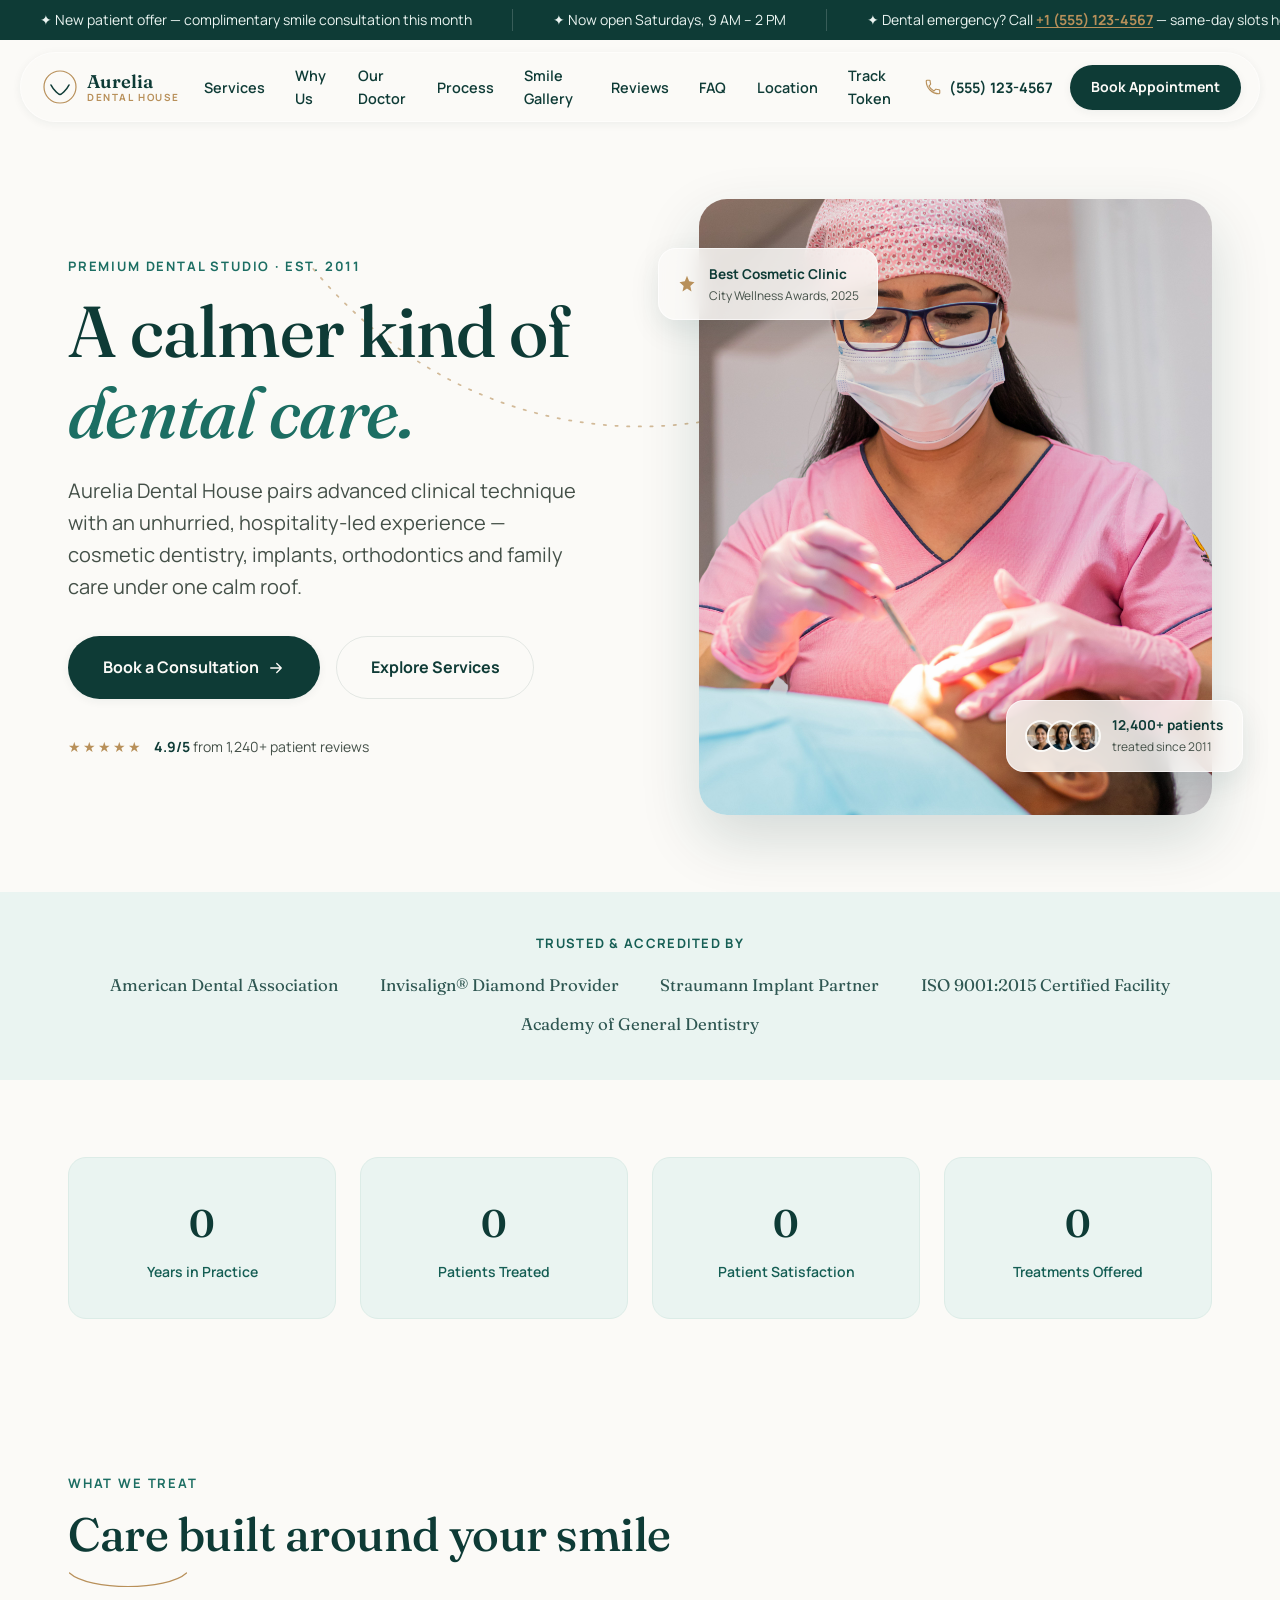
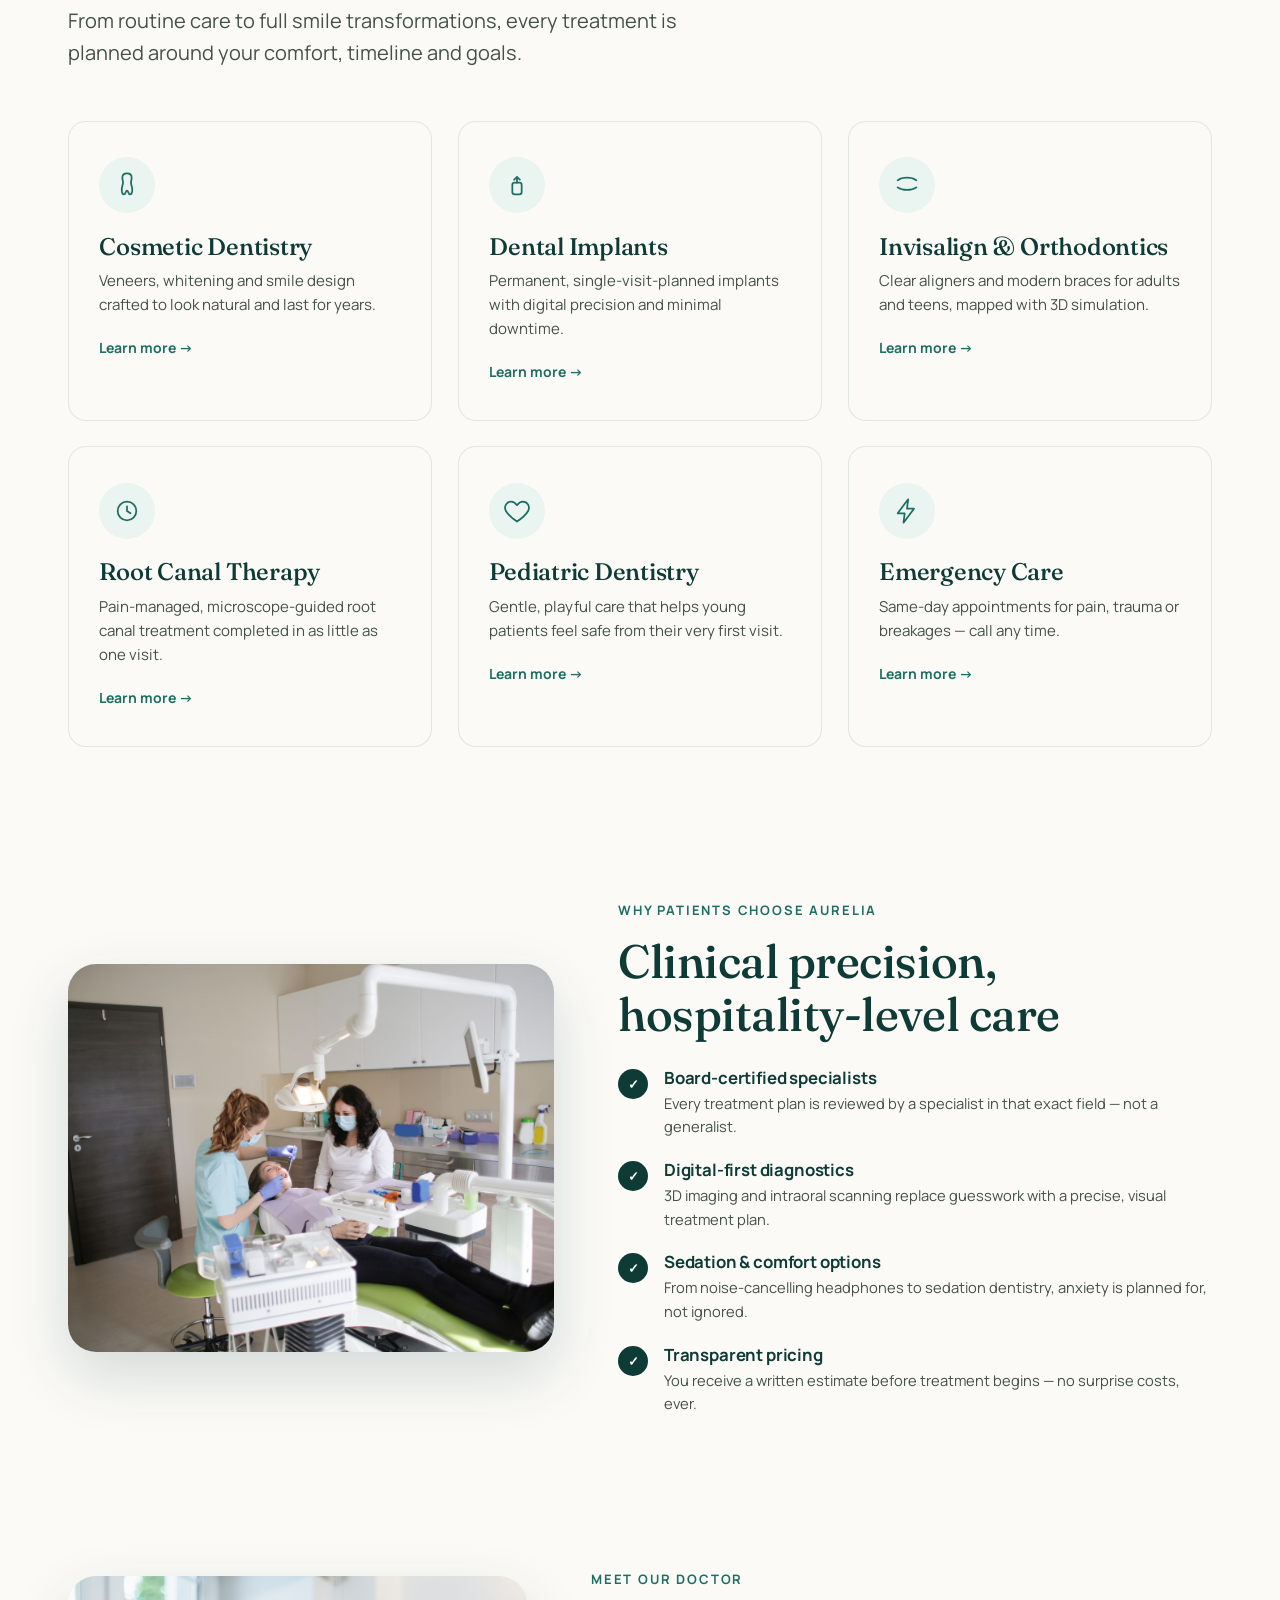
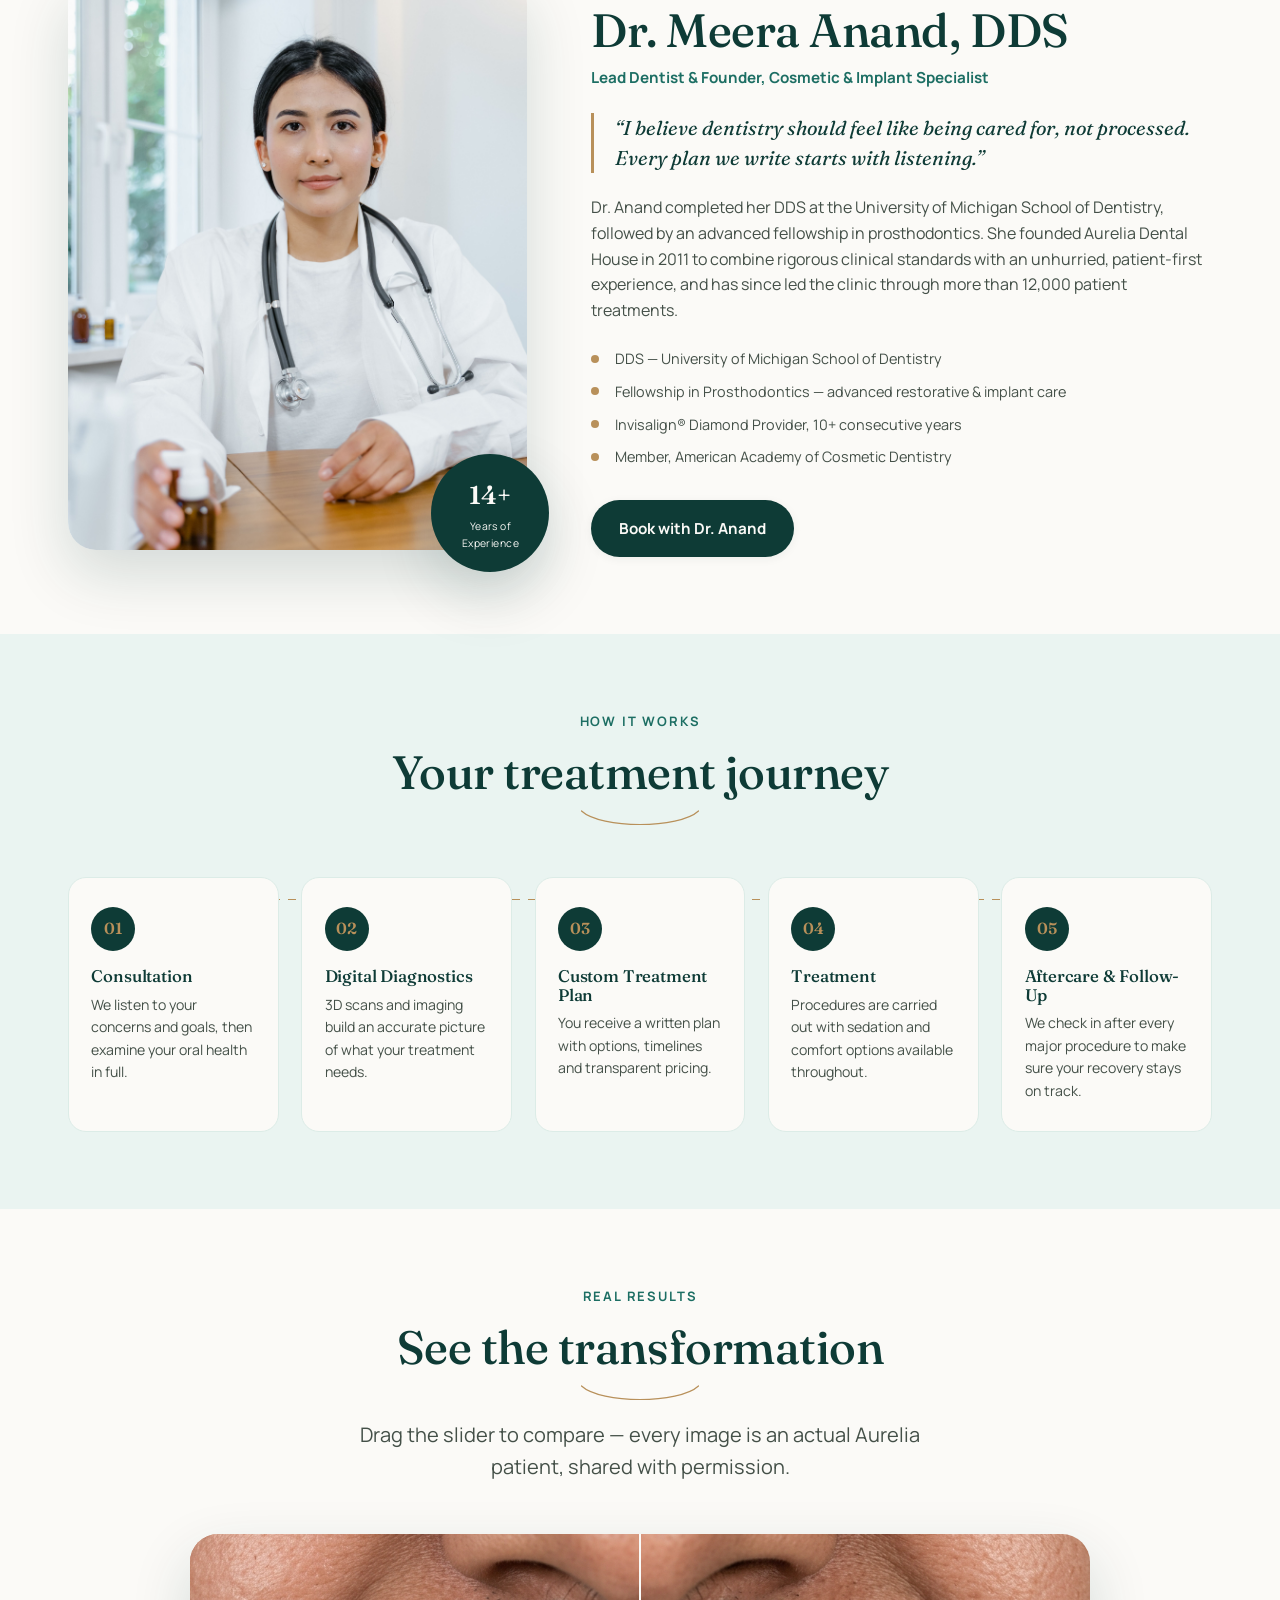
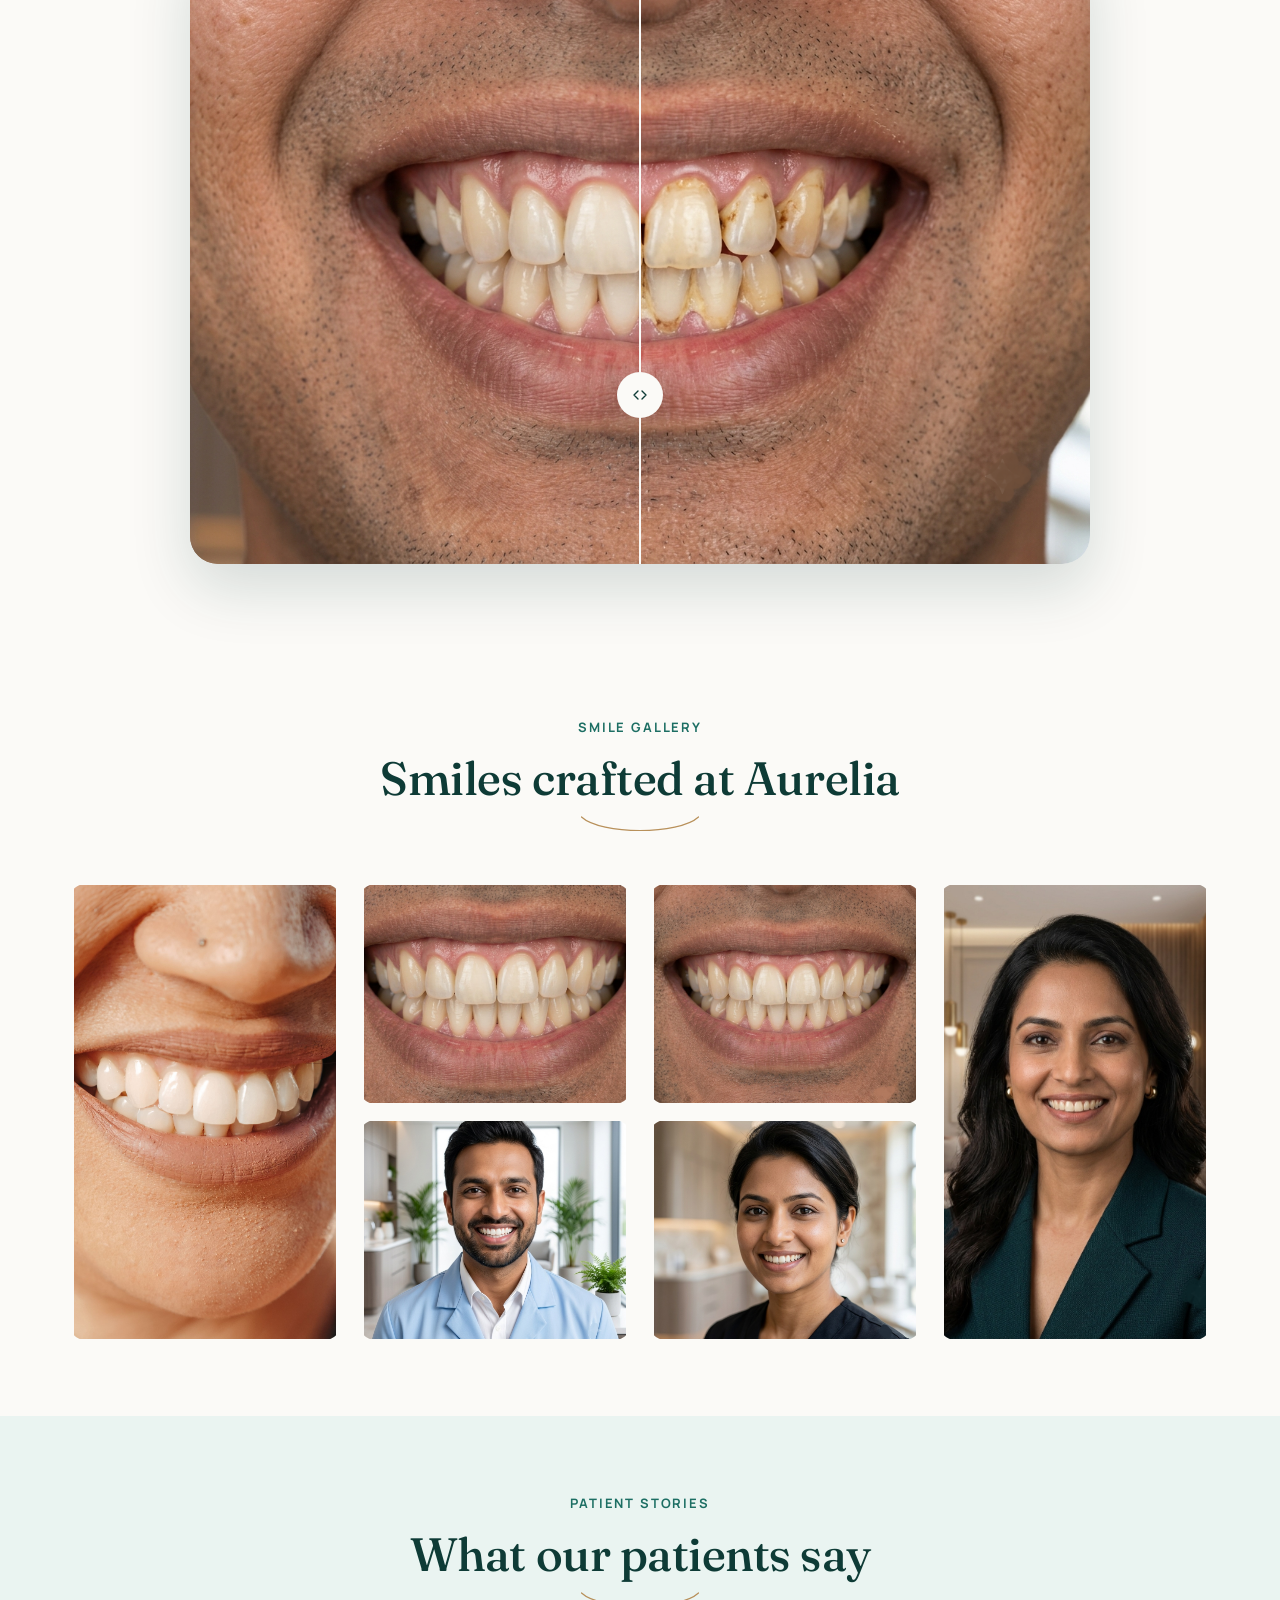
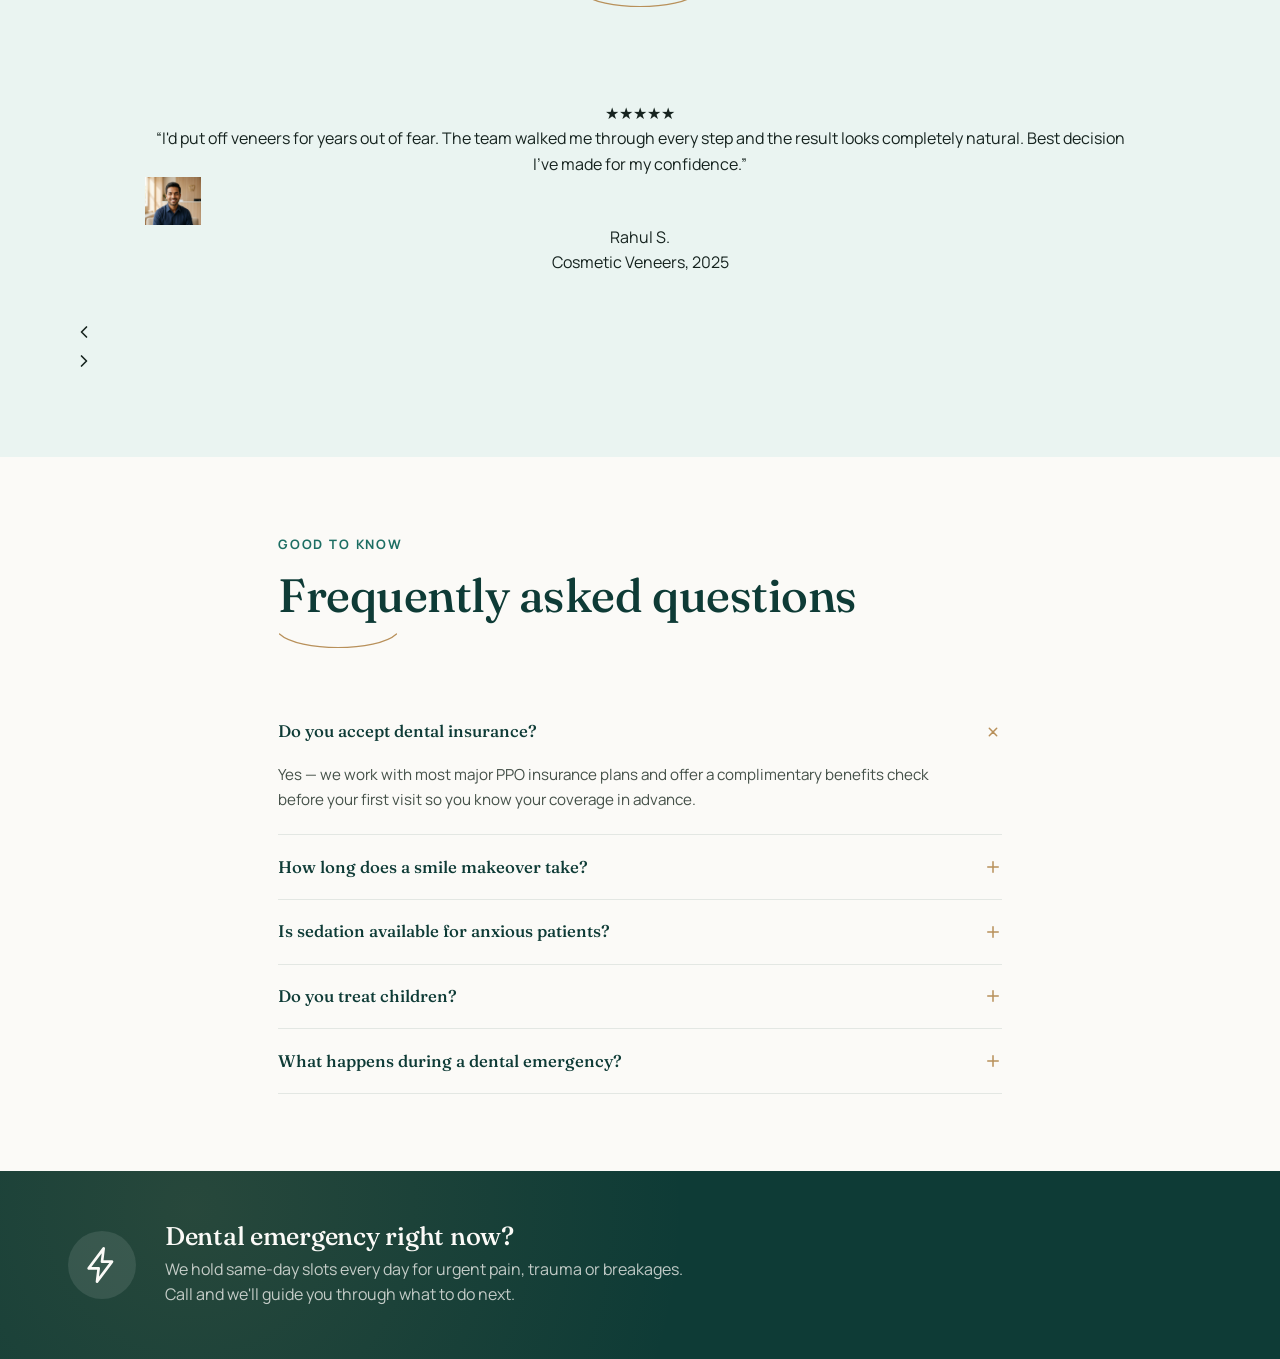
==== commit ff83b3c3: "Update index.html" ====
--- a/index.html
+++ b/index.html
@@ -99,21 +99,19 @@
       <li><a href="#token-tracker">Track Token</a></li>
     </ul>
 
-    <div class="navbar__actions-group">
-      <div class="navbar__actions">
-        <a href="tel:+15551234567" class="navbar__phone" aria-label="Call Aurelia Dental House">
-          <svg width="18" height="18" viewBox="0 0 24 24" fill="none" aria-hidden="true"><path d="M6.6 10.8c1.4 2.8 3.8 5.2 6.6 6.6l2.2-2.2c.3-.3.7-.4 1-.2 1.1.4 2.3.6 3.6.6.6 0 1 .4 1 1V20c0 .6-.4 1-1 1C10.6 21 3 13.4 3 4c0-.6.4-1 1-1h3.2c.6 0 1 .4 1 1 0 1.3.2 2.5.6 3.6.1.4 0 .8-.2 1L6.6 10.8z" stroke="currentColor" stroke-width="1.5" stroke-linejoin="round"/></svg>
-          <span>(555) 123-4567</span>
-        </a>
-        <a href="#appointment" class="btn btn--primary btn--small">Book Appointment</a>
-      </div>
-
-      <button class="navbar__toggle" id="navbar-toggle" aria-expanded="false" aria-controls="navbar-links" aria-label="Toggle navigation menu">
-        <span class="navbar__toggle-bar"></span>
-        <span class="navbar__toggle-bar"></span>
-        <span class="navbar__toggle-bar"></span>
-      </button>
-    </div>
+    <div class="navbar__actions">
+      <a href="tel:+15551234567" class="navbar__phone" aria-label="Call Aurelia Dental House">
+        <svg width="18" height="18" viewBox="0 0 24 24" fill="none" aria-hidden="true"><path d="M6.6 10.8c1.4 2.8 3.8 5.2 6.6 6.6l2.2-2.2c.3-.3.7-.4 1-.2 1.1.4 2.3.6 3.6.6.6 0 1 .4 1 1V20c0 .6-.4 1-1 1C10.6 21 3 13.4 3 4c0-.6.4-1 1-1h3.2c.6 0 1 .4 1 1 0 1.3.2 2.5.6 3.6.1.4 0 .8-.2 1L6.6 10.8z" stroke="currentColor" stroke-width="1.5" stroke-linejoin="round"/></svg>
+        <span>(555) 123-4567</span>
+      </a>
+      <a href="#appointment" class="btn btn--primary btn--small">Book Appointment</a>
+    </div>
+
+    <button class="navbar__toggle" id="navbar-toggle" aria-expanded="false" aria-controls="navbar-links" aria-label="Toggle navigation menu">
+      <span class="navbar__toggle-bar"></span>
+      <span class="navbar__toggle-bar"></span>
+      <span class="navbar__toggle-bar"></span>
+    </button>
   </nav>
 </header>
 
@@ -873,352 +871,4 @@
         <h2 id="emergency-heading">Dental emergency right now?</h2>
         <p>We hold same-day slots every day for urgent pain, trauma or breakages. Call and we'll guide you through what to do next.</p>
       </div>
-      <a href="tel:+15551234567" class="btn btn--gold btn--large">Call (555) 123-4567</a>
-    </div>
-  </section>
-
-  <!-- ============================================================
-       15. LOCATION SECTION
-       ============================================================ -->
-  <section class="location" id="location" aria-labelledby="location-heading">
-    <div class="section-container location__container">
-      <div class="location__content">
-        <p class="eyebrow">Visit the Studio</p>
-        <h2 class="section-heading__title" id="location-heading">Find us in the city center</h2>
-
-        <ul class="location__details">
-          <li>
-            <svg width="20" height="20" viewBox="0 0 24 24" fill="none" aria-hidden="true"><path d="M12 21s-7-5.6-7-11a7 7 0 1114 0c0 5.4-7 11-7 11z" stroke="#1C6E63" stroke-width="1.5"/><circle cx="12" cy="10" r="2.5" stroke="#1C6E63" stroke-width="1.5"/></svg>
-            <div>
-              <p class="location__details-label">Address</p>
-              <p>482 Magnolia Avenue, Suite 300, Riverside District</p>
-            </div>
-          </li>
-          <li>
-            <svg width="20" height="20" viewBox="0 0 24 24" fill="none" aria-hidden="true"><path d="M6.6 10.8c1.4 2.8 3.8 5.2 6.6 6.6l2.2-2.2c.3-.3.7-.4 1-.2 1.1.4 2.3.6 3.6.6.6 0 1 .4 1 1V20c0 .6-.4 1-1 1C10.6 21 3 13.4 3 4c0-.6.4-1 1-1h3.2c.6 0 1 .4 1 1 0 1.3.2 2.5.6 3.6.1.4 0 .8-.2 1L6.6 10.8z" stroke="#1C6E63" stroke-width="1.5" stroke-linejoin="round"/></svg>
-            <div>
-              <p class="location__details-label">Phone</p>
-              <p><a href="tel:+15551234567">+1 (555) 123-4567</a></p>
-            </div>
-          </li>
-          <li>
-            <svg width="20" height="20" viewBox="0 0 24 24" fill="none" aria-hidden="true"><rect x="3" y="5" width="18" height="14" rx="2" stroke="#1C6E63" stroke-width="1.5"/><path d="M3 7l9 6 9-6" stroke="#1C6E63" stroke-width="1.5" stroke-linecap="round" stroke-linejoin="round"/></svg>
-            <div>
-              <p class="location__details-label">Email</p>
-              <p><a href="mailto:hello@aureliadentalhouse.com">hello@aureliadentalhouse.com</a></p>
-            </div>
-          </li>
-          <li>
-            <svg width="20" height="20" viewBox="0 0 24 24" fill="none" aria-hidden="true"><circle cx="12" cy="12" r="9" stroke="#1C6E63" stroke-width="1.5"/><path d="M12 7v5l3.5 2" stroke="#1C6E63" stroke-width="1.5" stroke-linecap="round"/></svg>
-            <div>
-              <p class="location__details-label">Hours</p>
-              <p>Mon–Fri 8 AM–6 PM · Sat 9 AM–2 PM · Sun Closed</p>
-            </div>
-          </li>
-        </ul>
-
-        <a href="https://maps.google.com/?q=482+Magnolia+Avenue+Riverside+District" target="_blank" rel="noopener noreferrer" class="btn btn--primary">
-          Get Directions
-        </a>
-      </div>
-
-      <div class="location__map">
-        <iframe
-          title="Map showing the location of Aurelia Dental House"
-          src="https://maps.google.com/maps?q=city%20center%20dental%20clinic&t=&z=14&ie=UTF8&iwloc=&output=embed"
-          loading="lazy"
-          referrerpolicy="no-referrer-when-downgrade"
-          allowfullscreen>
-        </iframe>
-      </div>
-    </div>
-  </section>
-
-  <!-- ============================================================
-       LIVE TOKEN DISPLAY
-       ============================================================ -->
-  <section class="live-token" id="live-token" aria-labelledby="live-token-heading">
-    <div class="section-container live-token__container">
-      <h2 class="visually-hidden" id="live-token-heading">Live token status</h2>
-      <div class="live-token__grid">
-        <div class="live-token__card live-token__card--serving">
-          <p class="live-token__label">Now Serving</p>
-          <p class="live-token__value" data-live-serving>—</p>
-        </div>
-        <div class="live-token__card">
-          <p class="live-token__label">Next</p>
-          <p class="live-token__value" data-live-next>—</p>
-        </div>
-        <div class="live-token__card">
-          <p class="live-token__label">Waiting</p>
-          <p class="live-token__value" data-live-waiting>—</p>
-          <p class="live-token__sub">patients</p>
-        </div>
-      </div>
-      <p class="live-token__status" data-live-status role="status" aria-live="polite"></p>
-    </div>
-  </section>
-
-  <!-- ============================================================
-       TOKEN STATUS TRACKER
-       ============================================================ -->
-  <section class="token-tracker" id="token-tracker" aria-labelledby="token-tracker-heading">
-    <div class="section-container token-tracker__container">
-      <div class="section-heading section-heading--center">
-        <p class="eyebrow">Already Booked?</p>
-        <h2 class="section-heading__title" id="token-tracker-heading">Track your appointment</h2>
-        <svg class="section-heading__arc" viewBox="0 0 160 24" fill="none" aria-hidden="true"><path d="M2 4c26 24 130 24 156 0" stroke="#B8905A" stroke-width="1.6" stroke-linecap="round"/></svg>
-        <p class="section-heading__sub">Enter your token and the last 4 digits of the phone number you booked with to see your live status and waiting position.</p>
-      </div>
-
-      <form class="token-tracker__form" id="token-tracker-form" novalidate>
-        <label for="tokenInput" class="visually-hidden">Token number</label>
-        <input type="text" id="tokenInput" name="tokenInput" placeholder="e.g. D-7K2N9Q" autocomplete="off" autocapitalize="characters" inputmode="text">
-        <label for="tokenPhoneLast4" class="visually-hidden">Last 4 digits of your phone number</label>
-        <input type="text" id="tokenPhoneLast4" name="tokenPhoneLast4" placeholder="Last 4 digits" autocomplete="off" inputmode="numeric" maxlength="4" pattern="[0-9]{4}">
-        <button type="submit" class="btn btn--primary">
-          Track
-          <svg width="18" height="18" viewBox="0 0 24 24" fill="none" aria-hidden="true"><path d="M11 4a7 7 0 100 14 7 7 0 000-14zM21 21l-4.35-4.35" stroke="currentColor" stroke-width="1.8" stroke-linecap="round" stroke-linejoin="round"/></svg>
-        </button>
-      </form>
-
-      <p class="token-tracker__status" data-tracker-status role="status" aria-live="polite"></p>
-
-      <div class="token-result" id="token-result" hidden>
-        <div class="token-result__header">
-          <div>
-            <p class="token-result__label">Token</p>
-            <p class="token-result__token" data-result-token></p>
-          </div>
-          <span class="status-badge" data-result-status-badge></span>
-        </div>
-
-        <dl class="token-result__grid">
-          <div>
-            <dt>Patient</dt>
-            <dd data-result-name></dd>
-          </div>
-          <div>
-            <dt>Doctor</dt>
-            <dd data-result-doctor></dd>
-          </div>
-          <div>
-            <dt>Date</dt>
-            <dd data-result-date></dd>
-          </div>
-          <div>
-            <dt>Time</dt>
-            <dd data-result-time></dd>
-          </div>
-          <div>
-            <dt>Waiting Position</dt>
-            <dd data-result-position></dd>
-          </div>
-          <div>
-            <dt>Estimated Wait</dt>
-            <dd data-result-wait></dd>
-          </div>
-        </dl>
-      </div>
-    </div>
-  </section>
-
-  <!-- ============================================================
-       16. APPOINTMENT SECTION
-       ============================================================ -->
-  <section class="appointment" id="appointment" aria-labelledby="appointment-heading">
-    <div class="section-container appointment__container">
-      <div class="appointment__intro">
-        <p class="eyebrow">Book Your Visit</p>
-        <h2 class="section-heading__title" id="appointment-heading">Request an appointment</h2>
-        <p class="section-heading__sub">
-          Fill in your details below — you'll receive a token number
-          instantly that you can use to track your live status.
-        </p>
-
-        <ul class="appointment__points">
-          <li>✦ Instant token number after booking</li>
-          <li>✦ Same-day emergency slots available</li>
-          <li>✦ Track your live waiting position anytime</li>
-        </ul>
-      </div>
-
-      <form class="appointment__form" id="appointment-form" novalidate>
-        <div class="form-row">
-          <div class="form-field">
-            <label for="patientName">Patient name</label>
-            <input type="text" id="patientName" name="patientName" autocomplete="name" required aria-required="true">
-            <span class="form-field__error" data-error-for="patientName"></span>
-          </div>
-          <div class="form-field">
-            <label for="mobile">Mobile number</label>
-            <input type="tel" id="mobile" name="mobile" autocomplete="tel" required aria-required="true">
-            <span class="form-field__error" data-error-for="mobile"></span>
-          </div>
-        </div>
-
-        <div class="form-row">
-          <div class="form-field">
-            <label for="age">Age</label>
-            <input type="number" id="age" name="age" min="0" max="120" required aria-required="true">
-            <span class="form-field__error" data-error-for="age"></span>
-          </div>
-          <div class="form-field">
-            <label for="gender">Gender</label>
-            <select id="gender" name="gender" required aria-required="true">
-              <option value="" selected disabled>Select gender</option>
-              <option value="Female">Female</option>
-              <option value="Male">Male</option>
-              <option value="Other">Other</option>
-            </select>
-            <span class="form-field__error" data-error-for="gender"></span>
-          </div>
-        </div>
-
-        <div class="form-row">
-          <div class="form-field">
-            <label for="treatment">Treatment required</label>
-            <select id="treatment" name="treatment" required aria-required="true">
-              <option value="" selected disabled>Select a treatment</option>
-              <option value="Cosmetic Dentistry">Cosmetic Dentistry</option>
-              <option value="Dental Implants">Dental Implants</option>
-              <option value="Invisalign / Orthodontics">Invisalign / Orthodontics</option>
-              <option value="Root Canal Therapy">Root Canal Therapy</option>
-              <option value="Pediatric Dentistry">Pediatric Dentistry</option>
-              <option value="Emergency Care">Emergency Care</option>
-              <option value="General Checkup">General Checkup</option>
-            </select>
-            <span class="form-field__error" data-error-for="treatment"></span>
-          </div>
-          <div class="form-field">
-            <label for="preferredDate">Preferred date</label>
-            <input type="date" id="preferredDate" name="preferredDate" required aria-required="true">
-            <span class="form-field__error" data-error-for="preferredDate"></span>
-          </div>
-        </div>
-
-        <div class="form-field">
-          <label for="preferredTime">Preferred time</label>
-          <select id="preferredTime" name="preferredTime" required aria-required="true">
-            <option value="" selected disabled>Select a time window</option>
-            <option value="Morning (8 AM – 11 AM)">Morning (8 AM – 11 AM)</option>
-            <option value="Midday (11 AM – 2 PM)">Midday (11 AM – 2 PM)</option>
-            <option value="Afternoon (2 PM – 6 PM)">Afternoon (2 PM – 6 PM)</option>
-          </select>
-          <span class="form-field__error" data-error-for="preferredTime"></span>
-        </div>
-
-        <div class="form-field">
-          <label for="notes">Additional notes (optional)</label>
-          <textarea id="notes" name="notes" rows="3" placeholder="Tell us about symptoms, prior treatment, or scheduling constraints..."></textarea>
-        </div>
-
-        <button type="submit" class="btn btn--primary btn--large form-submit" id="appointment-submit">
-          Book Appointment
-          <svg width="18" height="18" viewBox="0 0 24 24" fill="none" aria-hidden="true"><path d="M5 12h14M13 6l6 6-6 6" stroke="currentColor" stroke-width="1.8" stroke-linecap="round" stroke-linejoin="round"/></svg>
-        </button>
-
-        <p class="appointment__form-note" role="status" aria-live="polite" data-form-status></p>
-
-        <div class="token-success" id="token-success" hidden>
-          <p class="token-success__label">Your Token Number</p>
-          <p class="token-success__value" data-token-value></p>
-          <p class="token-success__hint">Save this number — use the tracker above anytime to check your live status and waiting position.</p>
-        </div>
-      </form>
-    </div>
-  </section>
-
-</main>
-
-<!-- ============================================================
-     17. FOOTER
-     ============================================================ -->
-<footer class="site-footer">
-  <div class="section-container site-footer__grid">
-
-    <div class="site-footer__brand">
-      <a href="#main-content" class="navbar__logo navbar__logo--footer" aria-label="Aurelia Dental House — home">
-        <svg class="navbar__logo-mark" width="30" height="30" viewBox="0 0 34 34" fill="none" aria-hidden="true">
-          <circle cx="17" cy="17" r="16" stroke="#B8905A" stroke-width="1.2"/>
-          <path d="M8 15c3 6 8 9.5 9 9.5s6-3.5 9-9.5" stroke="#FBFAF7" stroke-width="1.6" fill="none" stroke-linecap="round"/>
-        </svg>
-        <span class="navbar__logo-text navbar__logo-text--footer">Aurelia<span class="navbar__logo-text--accent">Dental House</span></span>
-      </a>
-      <p class="site-footer__tagline">A calmer kind of dental care, since 2011.</p>
-
-      <div class="site-footer__social" aria-label="Social media">
-        <a href="#" aria-label="Aurelia Dental House on Instagram">
-          <svg width="18" height="18" viewBox="0 0 24 24" fill="none"><rect x="3" y="3" width="18" height="18" rx="5" stroke="currentColor" stroke-width="1.5"/><circle cx="12" cy="12" r="4" stroke="currentColor" stroke-width="1.5"/><circle cx="17.5" cy="6.5" r="1" fill="currentColor"/></svg>
-        </a>
-        <a href="#" aria-label="Aurelia Dental House on Facebook">
-          <svg width="18" height="18" viewBox="0 0 24 24" fill="none"><path d="M14 9h3V6h-3c-1.7 0-3 1.3-3 3v2H9v3h2v6h3v-6h2.5l.5-3H14V9z" stroke="currentColor" stroke-width="1.3" stroke-linejoin="round"/></svg>
-        </a>
-        <a href="#" aria-label="Aurelia Dental House on LinkedIn">
-          <svg width="18" height="18" viewBox="0 0 24 24" fill="none"><rect x="3" y="3" width="18" height="18" rx="3" stroke="currentColor" stroke-width="1.5"/><path d="M7 10v6M7 7.5v.01M11 16v-6M11 16v-3.5c0-1.4 1-2.5 2.5-2.5S16 11.1 16 12.5V16" stroke="currentColor" stroke-width="1.4" stroke-linecap="round"/></svg>
-        </a>
-      </div>
-    </div>
-
-    <nav class="site-footer__links" aria-label="Footer quick links">
-      <h3>Quick Links</h3>
-      <ul>
-        <li><a href="#services">Services</a></li>
-        <li><a href="#doctor">Our Doctor</a></li>
-        <li><a href="#gallery">Smile Gallery</a></li>
-        <li><a href="#testimonials">Reviews</a></li>
-        <li><a href="#faq">FAQ</a></li>
-        <li><a href="#token-tracker">Track Token</a></li>
-      </ul>
-    </nav>
-
-    <nav class="site-footer__links" aria-label="Footer services links">
-      <h3>Services</h3>
-      <ul>
-        <li><a href="#services">Cosmetic Dentistry</a></li>
-        <li><a href="#services">Dental Implants</a></li>
-        <li><a href="#services">Invisalign</a></li>
-        <li><a href="#services">Pediatric Dentistry</a></li>
-        <li><a href="#services">Emergency Care</a></li>
-      </ul>
-    </nav>
-
-    <div class="site-footer__newsletter">
-      <h3>Stay in the Loop</h3>
-      <p>Occasional care tips and clinic news — no spam.</p>
-      <form class="newsletter-form" id="newsletter-form">
-        <label for="newsletter-email" class="visually-hidden">Email address</label>
-        <input type="email" id="newsletter-email" name="newsletter-email" placeholder="you@example.com" required aria-required="true">
-        <button type="submit" aria-label="Subscribe to newsletter">
-          <svg width="18" height="18" viewBox="0 0 24 24" fill="none"><path d="M5 12h14M13 6l6 6-6 6" stroke="#FBFAF7" stroke-width="1.8" stroke-linecap="round" stroke-linejoin="round"/></svg>
-        </button>
-      </form>
-      <p class="newsletter-form__status" role="status" aria-live="polite" data-newsletter-status></p>
-    </div>
-
-  </div>
-
-  <div class="site-footer__bottom">
-    <div class="section-container site-footer__bottom-inner">
-      <p>&copy; <span id="current-year">2026</span> Aurelia Dental House. All rights reserved.</p>
-      <ul class="site-footer__legal">
-        <li><a href="#">Privacy Policy</a></li>
-        <li><a href="#">Terms of Service</a></li>
-        <li><a href="#">Accessibility</a></li>
-      </ul>
-    </div>
-  </div>
-</footer>
-
-<!-- Back to top -->
-<button class="back-to-top" id="back-to-top" aria-label="Back to top" hidden>
-  <svg width="20" height="20" viewBox="0 0 24 24" fill="none"><path d="M12 19V5M5 12l7-7 7 7" stroke="currentColor" stroke-width="2" stroke-linecap="round" stroke-linejoin="round"/></svg>
-</button>
-
-<!-- Official Supabase JS client (UMD build via CDN). Must load before
-     script.js, which reads SUPABASE_URL / SUPABASE_ANON_KEY from
-     script.js itself and creates the client from window.supabase. -->
-<script src="https://cdn.jsdelivr.net/npm/@supabase/supabase-js@2" defer></script>
-<script src="script.js" defer></script>
-</body>
-</html>
+      <a href="te
--- a/style.css
+++ b/style.css
@@ -97,7 +97,6 @@
 html {
   scroll-behavior: smooth;
   scroll-padding-top: 130px;
-  overflow-x: hidden;
 }
 
 body {
@@ -421,6 +420,24 @@
   flex-shrink: 0;
 }
 
+/* Groups the action buttons and the hamburger together as ONE flex
+   item within .navbar. flex-wrap:nowrap here means these two can
+   never be split onto different lines by the outer navbar's own
+   wrapping — they either both fit on the current line, or the
+   whole pair wraps down together. This is what actually fixes the
+   "hamburger stranded alone on its own row" bug: the outer flex-wrap
+   algorithm decides line breaks item-by-item, so without this
+   grouping, the button and the hamburger are two separate items
+   that can legally end up on different lines depending on exact
+   viewport width. */
+.navbar__actions-group {
+  display: flex;
+  align-items: center;
+  flex-wrap: nowrap;
+  flex-shrink: 0;
+  gap: 0.75rem;
+}
+
 .navbar__phone {
   display: inline-flex;
   align-items: center;
@@ -452,74 +469,6 @@
 .navbar__toggle[aria-expanded="true"] .navbar__toggle-bar:nth-child(1) { transform: translateY(7px) rotate(45deg); }
 .navbar__toggle[aria-expanded="true"] .navbar__toggle-bar:nth-child(2) { opacity: 0; }
 .navbar__toggle[aria-expanded="true"] .navbar__toggle-bar:nth-child(3) { transform: translateY(-7px) rotate(-45deg); }
-
-/* The full inline link list (9 items + logo + phone + button) needs
-   roughly 1080-1100px of room. Below that, switch to hamburger mode
-   *before* content starts overflowing the pill / viewport, instead of
-   only at the generic 768px "mobile" breakpoint. */
-@media (max-width: 1080px) {
-  .navbar {
-    position: relative;           /* anchor for the dropdown panel below */
-    flex-wrap: nowrap;            /* logo + actions + toggle NEVER wrap */
-    gap: 0.6rem;
-  }
-
-  .navbar__logo { min-width: 0; flex-shrink: 1; }
-  .navbar__logo-text {
-    white-space: nowrap;
-    overflow: hidden;
-    text-overflow: ellipsis;
-    max-width: 40vw;              /* logo shrinks instead of pushing siblings off */
-  }
-
-  .navbar__toggle { display: flex; flex-shrink: 0; order: 3; }
-
-  .navbar__actions {
-    order: 2;
-    flex-shrink: 0;
-    gap: 0.5rem;
-  }
-  .navbar__phone { display: none; }   /* icon + number was dead weight once squeezed */
-  .navbar__actions .btn--small {
-    padding: 0.55rem 0.95rem;
-    font-size: 0.82rem;
-  }
-
-  /* Links become a dropdown panel — out of flex flow entirely, so the
-     menu list can never affect the width/wrapping of row 1 again. */
-  .navbar__links {
-    position: absolute;
-    top: calc(100% + 0.5rem);
-    left: 0;
-    right: 0;
-    order: 4;
-    flex-direction: column;
-    align-items: flex-start;
-    gap: 0;
-    background: var(--paper);
-    border: 1px solid var(--border-soft);
-    border-radius: var(--radius-md);
-    box-shadow: var(--shadow-md);
-    padding: 0 0.9rem;
-    max-height: 0;
-    overflow: hidden;
-    transition: max-height var(--transition-med);
-    z-index: 950;
-  }
-  .navbar__links.is-open { max-height: 480px; padding-block: 0.5rem; }
-  .navbar__links li { width: 100%; padding-block: 0.6rem; border-top: 1px solid var(--border-soft); }
-  .navbar__links li:first-child { border-top: 0; }
-}
-
-@media (max-width: 768px) {
-  .navbar {
-    margin-top: 0.5rem;
-    border-radius: var(--radius-md);
-    align-items: center;
-    padding: 0.6rem 0.7rem 0.6rem 0.9rem;
-  }
-  .navbar__logo-text { font-size: 1rem; }
-}
 
 /* ----------------------------------------------------------------
    8. HERO
@@ -780,8 +729,6 @@
 /* ----------------------------------------------------------------
    13. DOCTOR
    ---------------------------------------------------------------- */
-.doctor { overflow: hidden; }
-
 .doctor__container {
   display: grid;
   grid-template-columns: 0.85fr 1.15fr;
@@ -1558,7 +1505,7 @@
    ---------------------------------------------------------------- */
 
 /* ≤1024px — tablets */
-@media (max-width: 900px) {
+@media (max-width: 1024px) {
   .hero__container { grid-template-columns: 1fr; }
   .hero__media { max-width: 520px; margin: 0 auto; order: -1; }
   .hero__content { text-align: center; }
@@ -1584,6 +1531,23 @@
 /* ≤768px — large phones / small tablets */
 @media (max-width: 768px) {
   html { scroll-padding-top: 90px; }
+
+  .navbar { margin-top: 0.5rem; border-radius: var(--radius-md); align-items: flex-start; flex-wrap: wrap; }
+  .navbar__toggle { display: flex; }
+  .navbar__actions-group { order: 2; margin-left: auto; }
+  .navbar__phone span { display: none; }
+  .navbar__links {
+    order: 4;
+    flex-basis: 100%;
+    flex-direction: column;
+    align-items: flex-start;
+    gap: 0;
+    max-height: 0;
+    overflow: hidden;
+    transition: max-height var(--transition-med);
+  }
+  .navbar__links.is-open { max-height: 480px; padding-top: 0.75rem; }
+  .navbar__links li { width: 100%; padding-block: 0.6rem; border-top: 1px solid var(--border-soft); }
 
   .hero__floating-card { position: static; margin-top: 1rem; max-width: none; animation: none; }
   .hero__floating-card--bottom { margin-bottom: 0; }
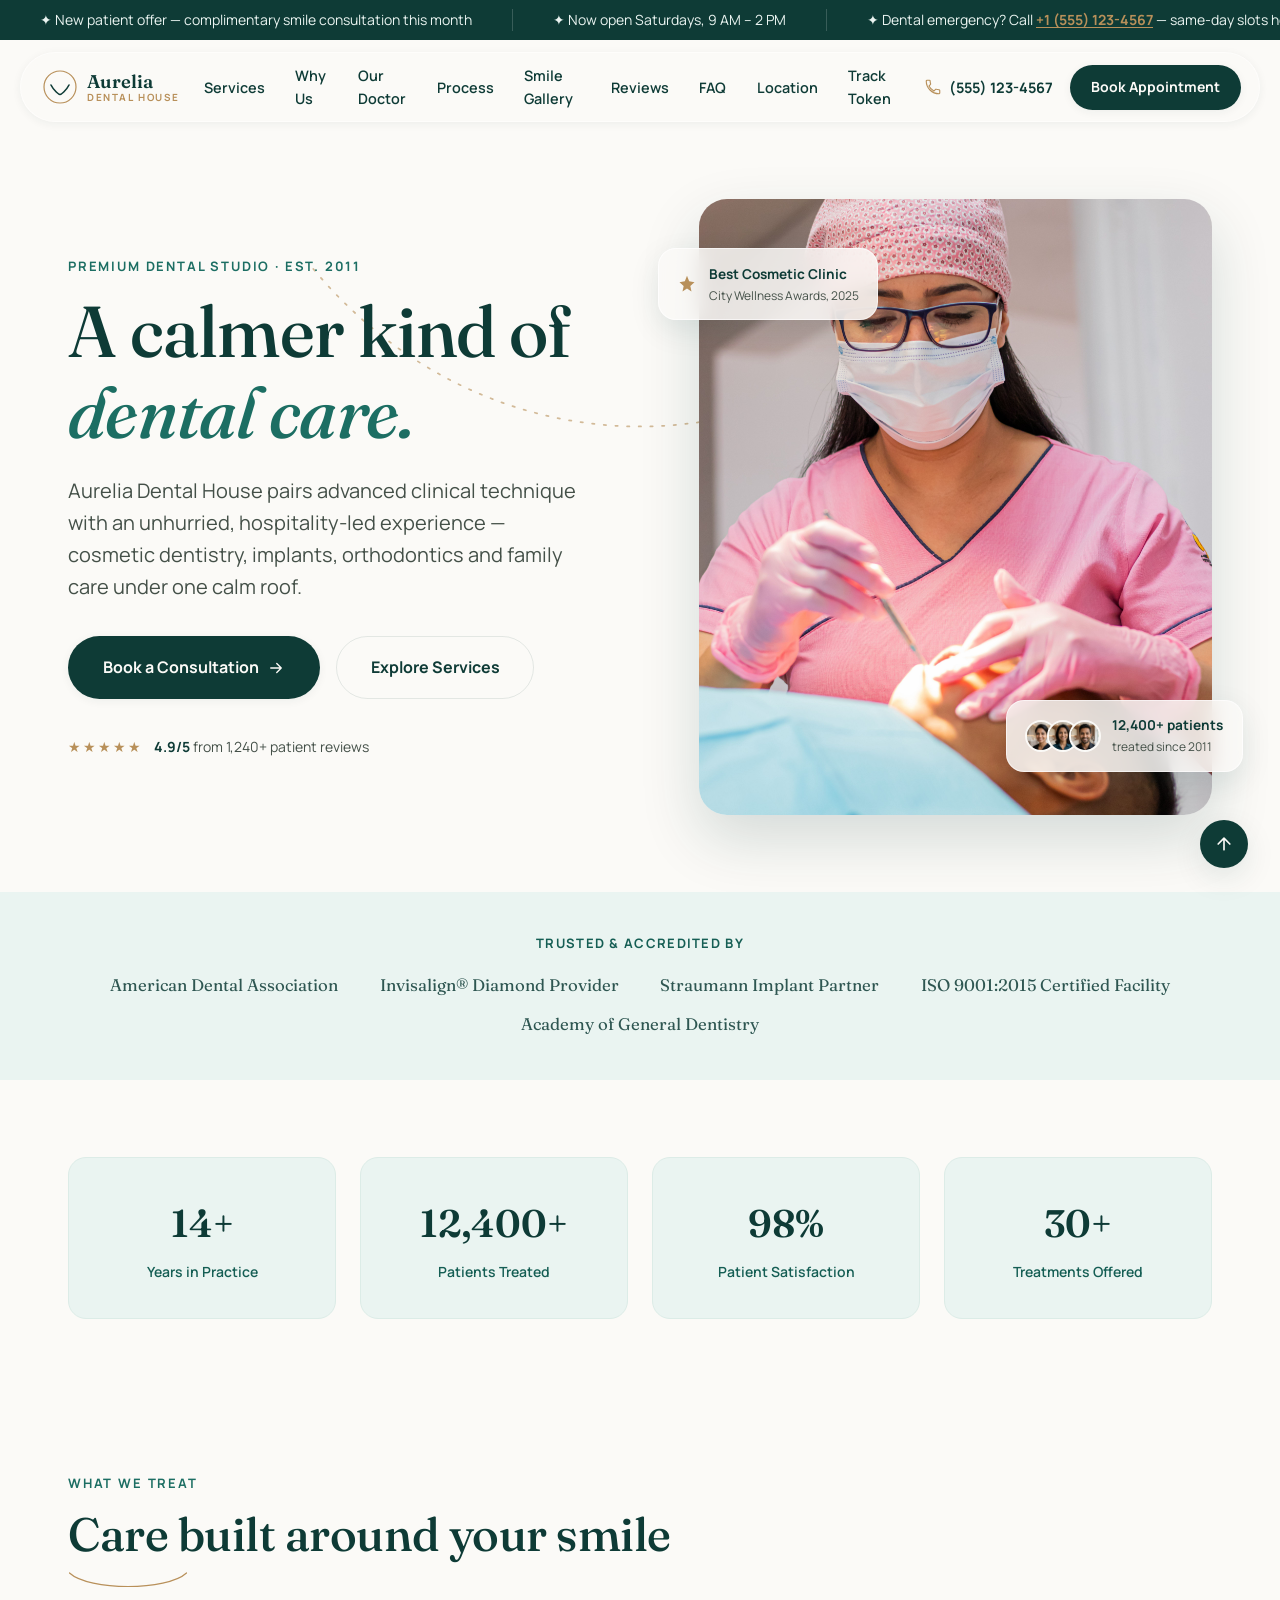
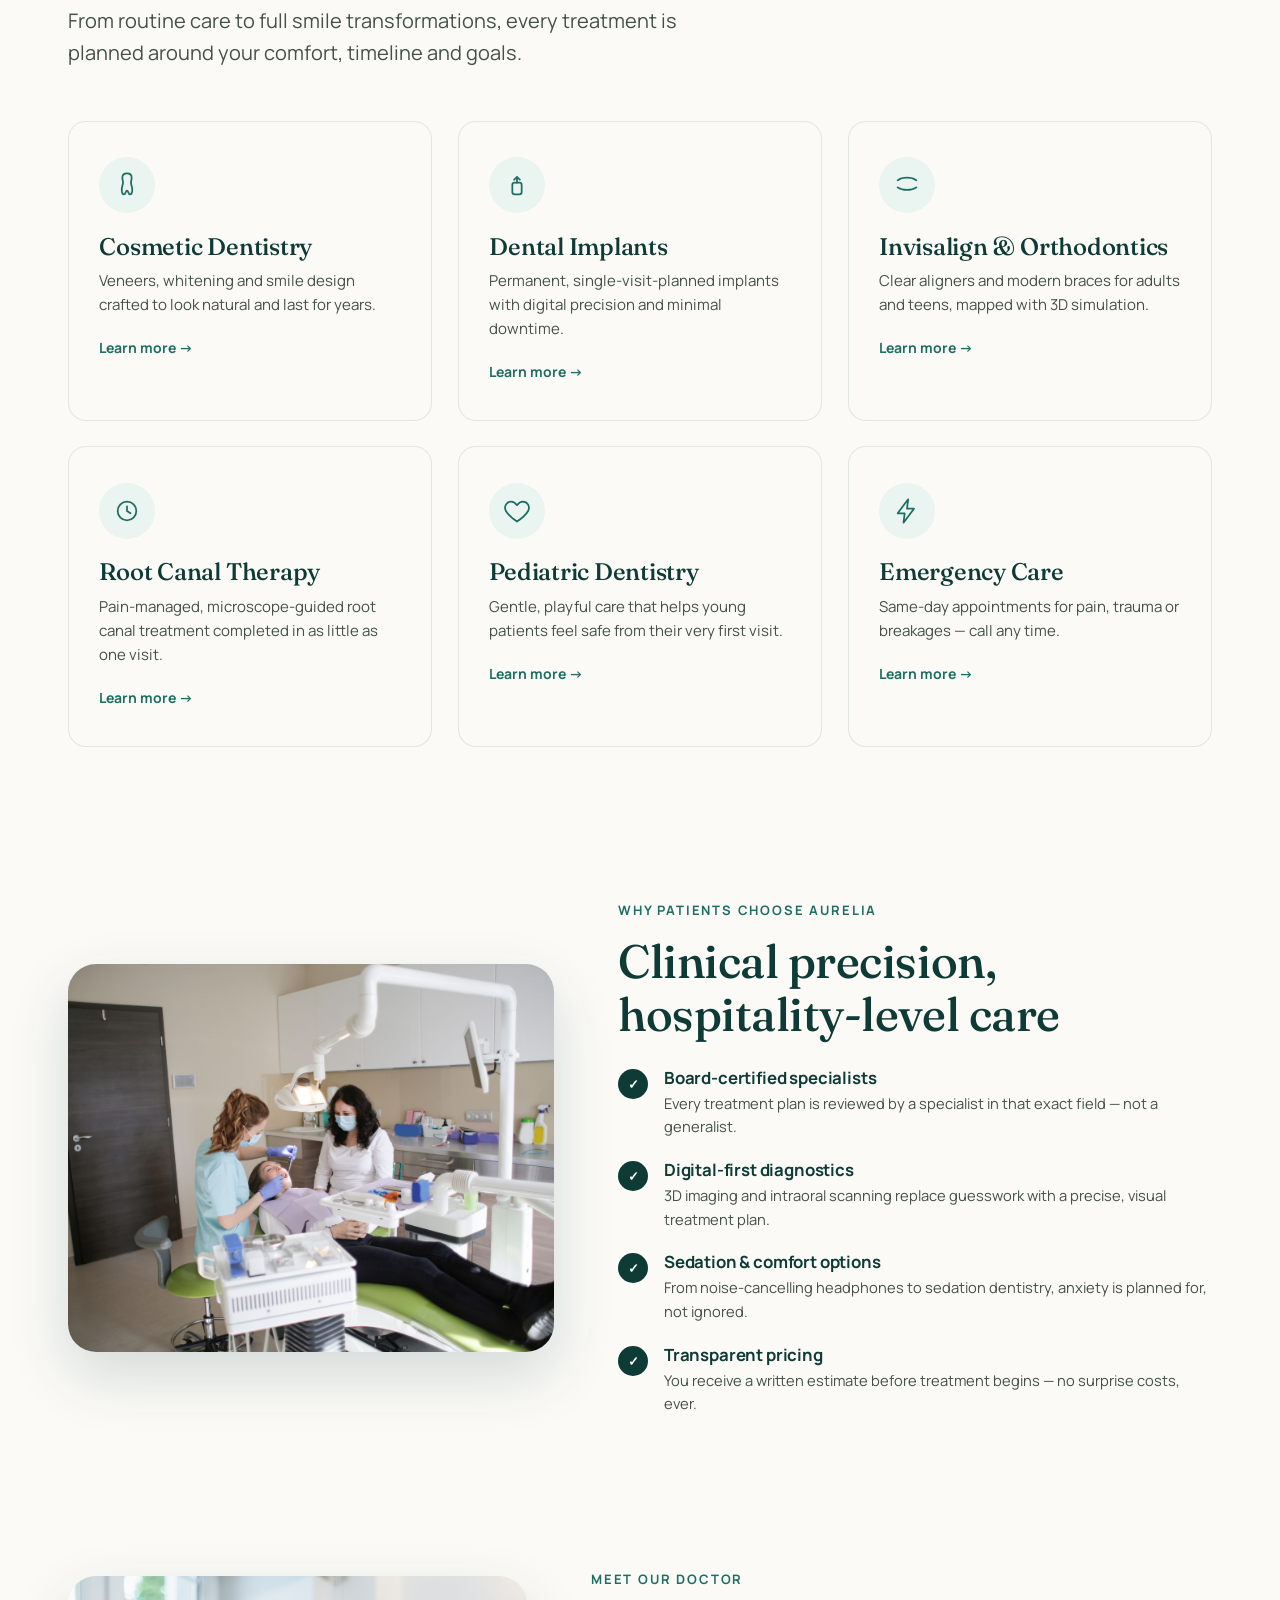
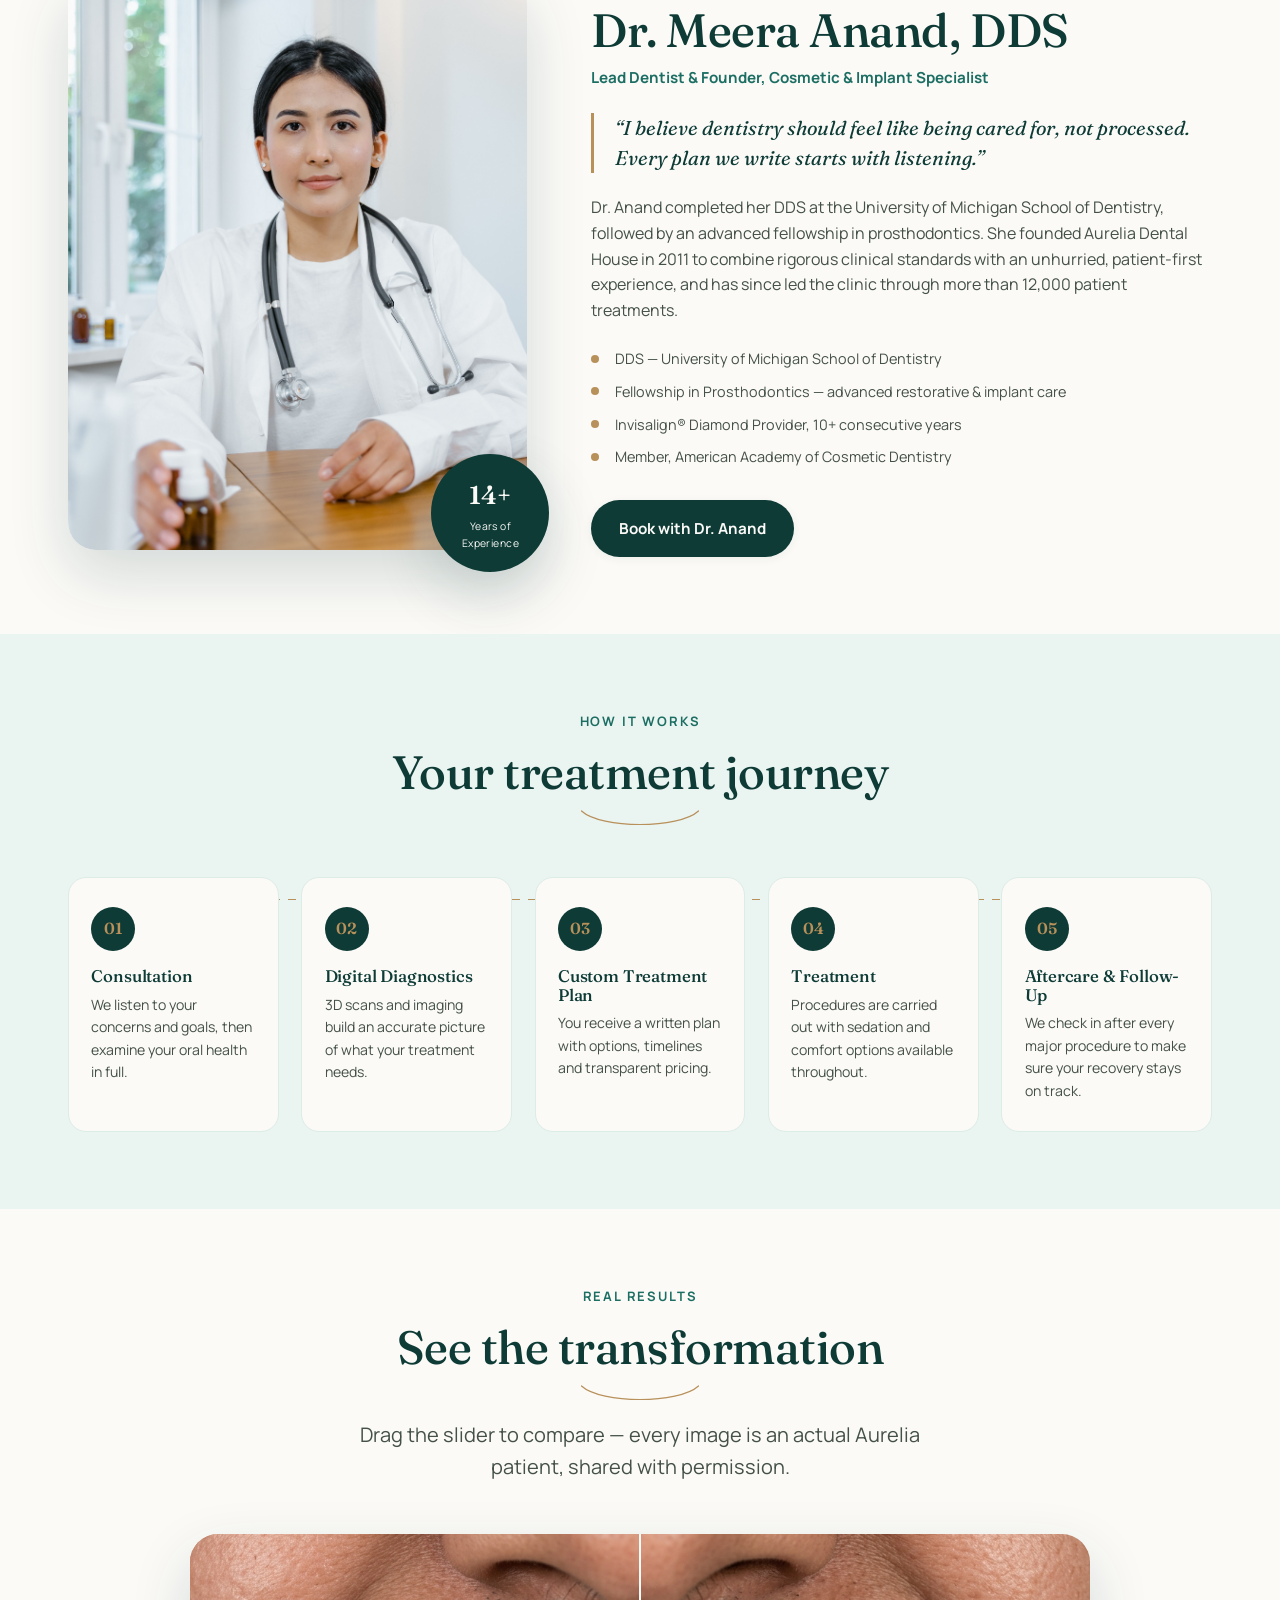
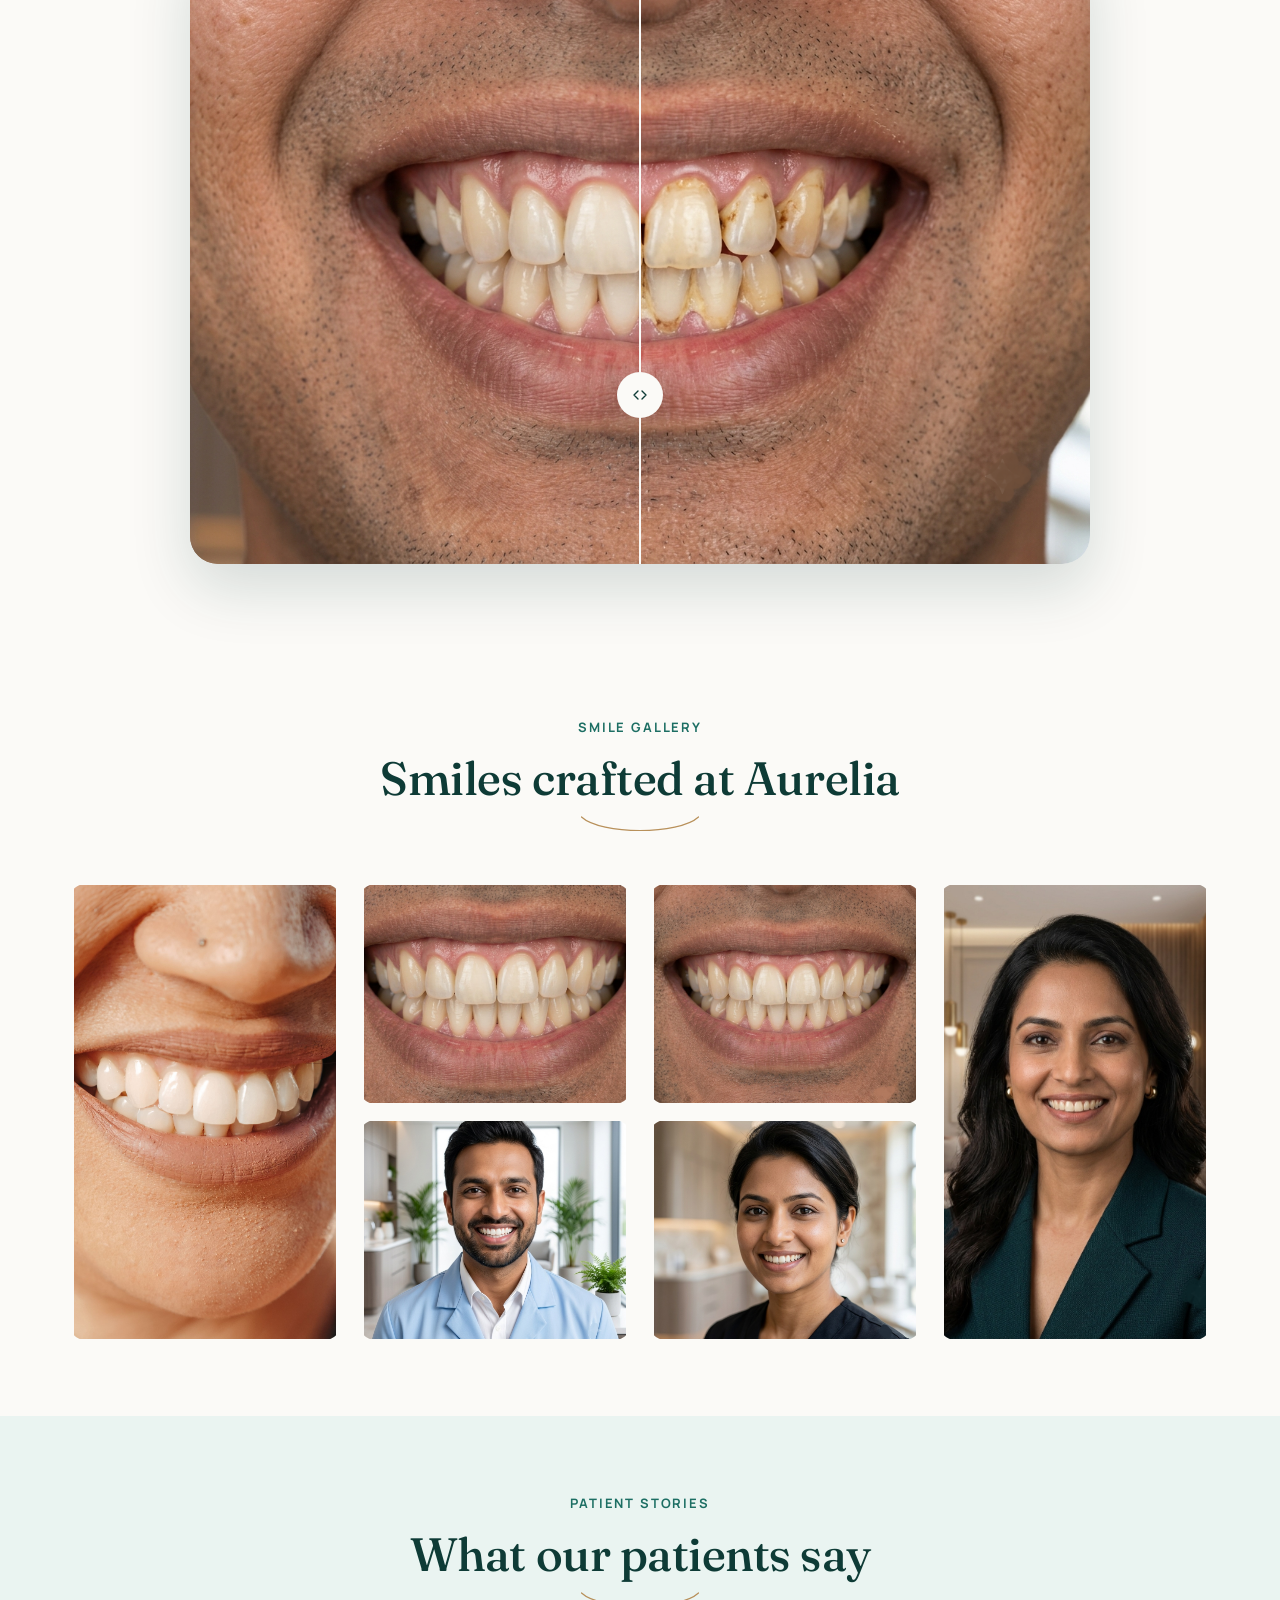
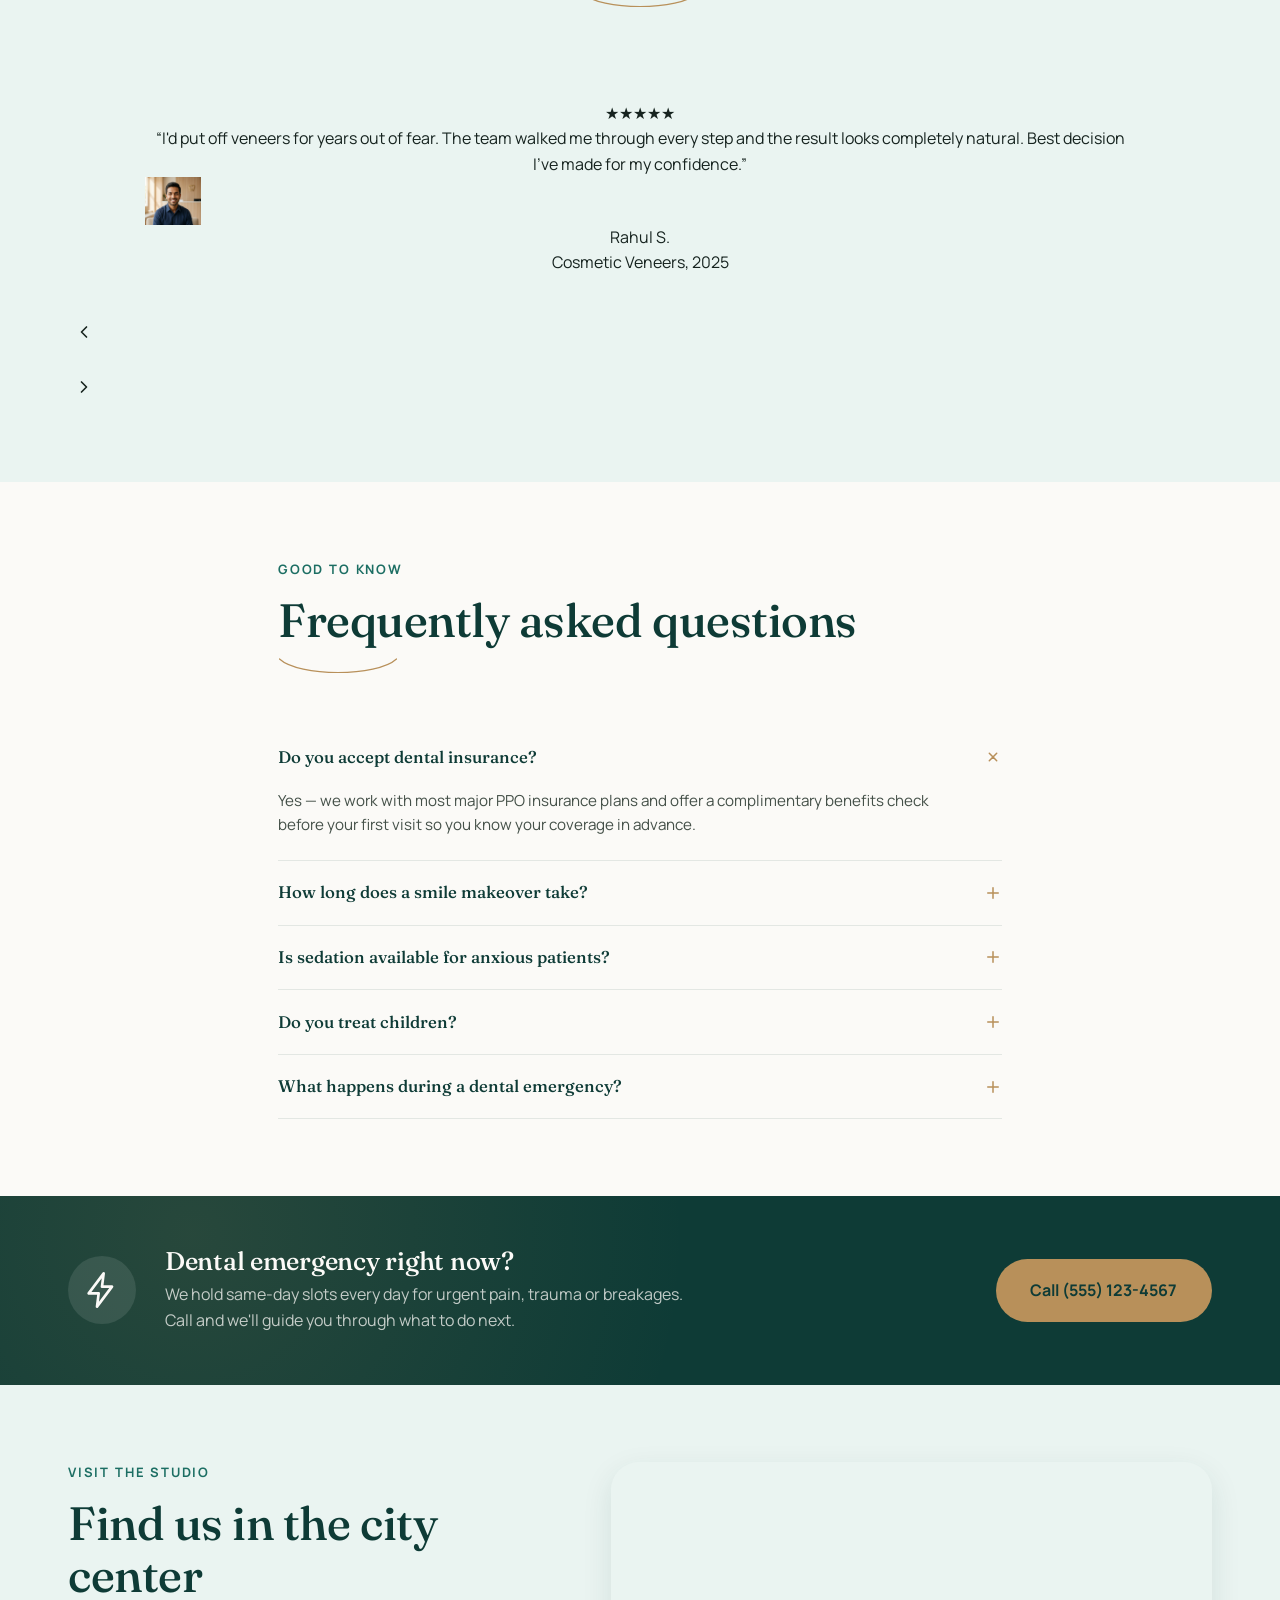
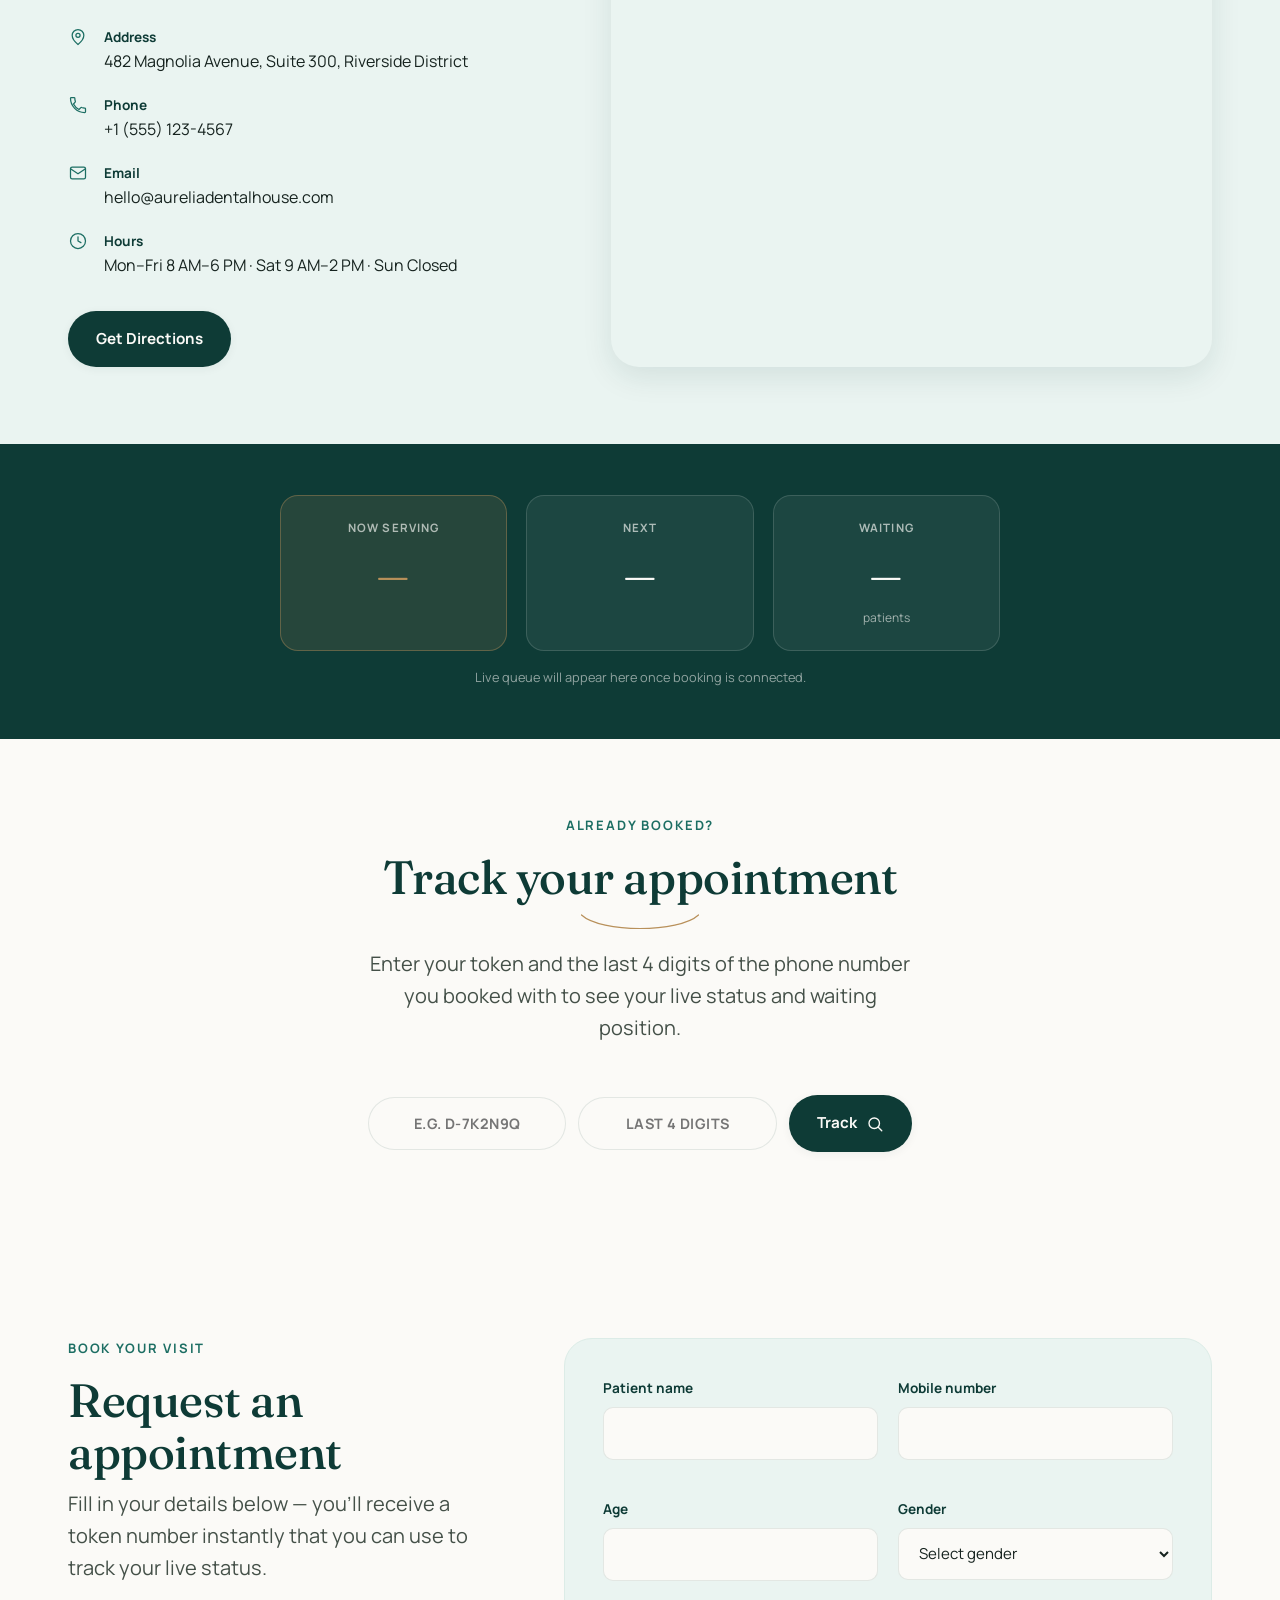
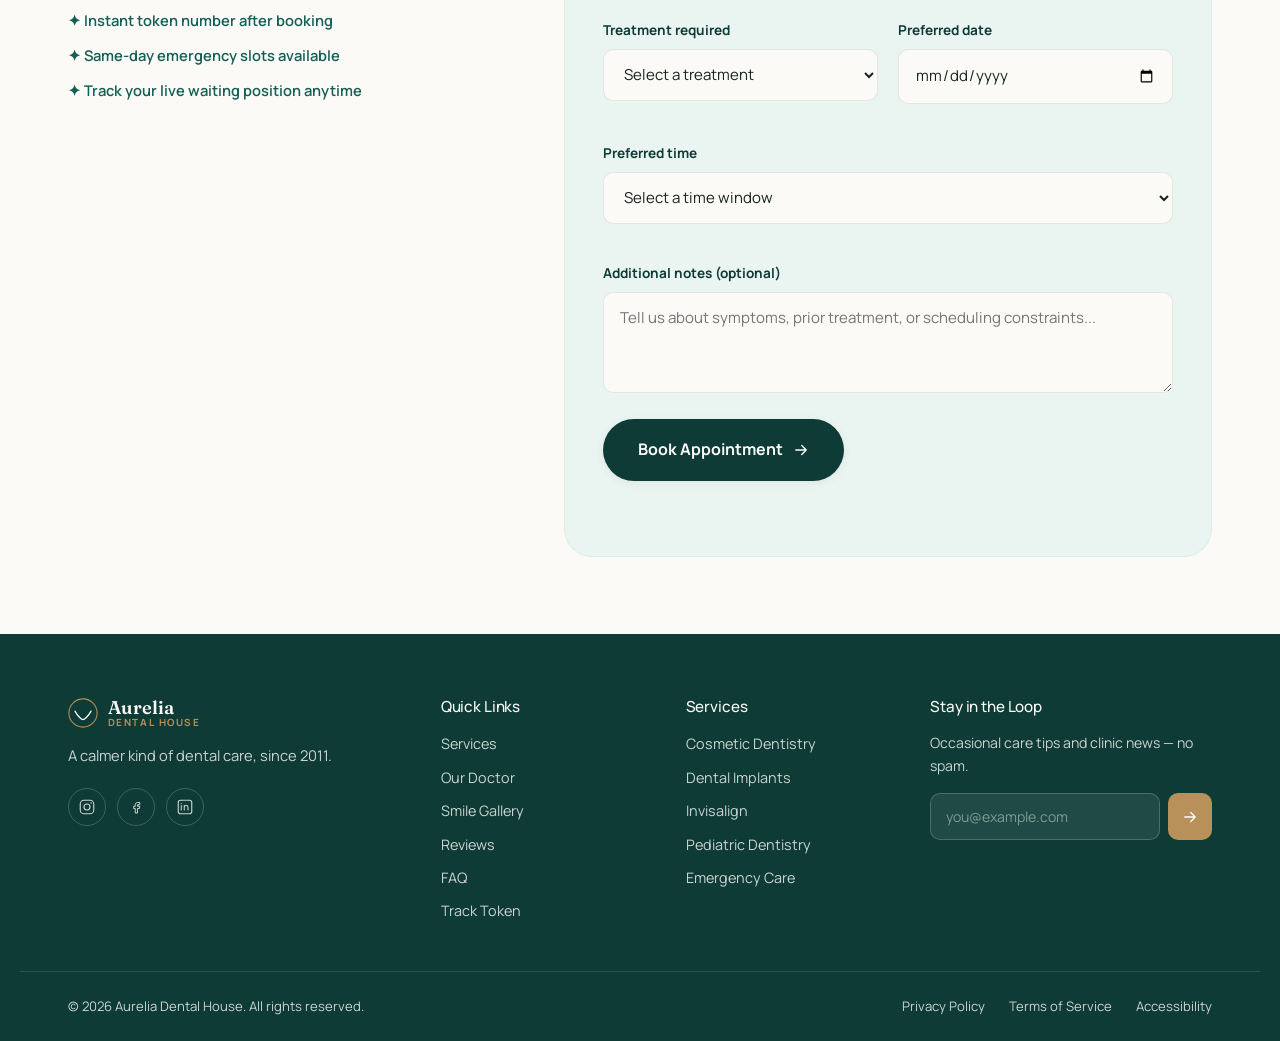
==== commit 8cc9c01d: "Update index.html" ====
--- a/index.html
+++ b/index.html
@@ -871,4 +871,352 @@
         <h2 id="emergency-heading">Dental emergency right now?</h2>
         <p>We hold same-day slots every day for urgent pain, trauma or breakages. Call and we'll guide you through what to do next.</p>
       </div>
-      <a href="te
+      <a href="tel:+15551234567" class="btn btn--gold btn--large">Call (555) 123-4567</a>
+    </div>
+  </section>
+
+  <!-- ============================================================
+       15. LOCATION SECTION
+       ============================================================ -->
+  <section class="location" id="location" aria-labelledby="location-heading">
+    <div class="section-container location__container">
+      <div class="location__content">
+        <p class="eyebrow">Visit the Studio</p>
+        <h2 class="section-heading__title" id="location-heading">Find us in the city center</h2>
+
+        <ul class="location__details">
+          <li>
+            <svg width="20" height="20" viewBox="0 0 24 24" fill="none" aria-hidden="true"><path d="M12 21s-7-5.6-7-11a7 7 0 1114 0c0 5.4-7 11-7 11z" stroke="#1C6E63" stroke-width="1.5"/><circle cx="12" cy="10" r="2.5" stroke="#1C6E63" stroke-width="1.5"/></svg>
+            <div>
+              <p class="location__details-label">Address</p>
+              <p>482 Magnolia Avenue, Suite 300, Riverside District</p>
+            </div>
+          </li>
+          <li>
+            <svg width="20" height="20" viewBox="0 0 24 24" fill="none" aria-hidden="true"><path d="M6.6 10.8c1.4 2.8 3.8 5.2 6.6 6.6l2.2-2.2c.3-.3.7-.4 1-.2 1.1.4 2.3.6 3.6.6.6 0 1 .4 1 1V20c0 .6-.4 1-1 1C10.6 21 3 13.4 3 4c0-.6.4-1 1-1h3.2c.6 0 1 .4 1 1 0 1.3.2 2.5.6 3.6.1.4 0 .8-.2 1L6.6 10.8z" stroke="#1C6E63" stroke-width="1.5" stroke-linejoin="round"/></svg>
+            <div>
+              <p class="location__details-label">Phone</p>
+              <p><a href="tel:+15551234567">+1 (555) 123-4567</a></p>
+            </div>
+          </li>
+          <li>
+            <svg width="20" height="20" viewBox="0 0 24 24" fill="none" aria-hidden="true"><rect x="3" y="5" width="18" height="14" rx="2" stroke="#1C6E63" stroke-width="1.5"/><path d="M3 7l9 6 9-6" stroke="#1C6E63" stroke-width="1.5" stroke-linecap="round" stroke-linejoin="round"/></svg>
+            <div>
+              <p class="location__details-label">Email</p>
+              <p><a href="mailto:hello@aureliadentalhouse.com">hello@aureliadentalhouse.com</a></p>
+            </div>
+          </li>
+          <li>
+            <svg width="20" height="20" viewBox="0 0 24 24" fill="none" aria-hidden="true"><circle cx="12" cy="12" r="9" stroke="#1C6E63" stroke-width="1.5"/><path d="M12 7v5l3.5 2" stroke="#1C6E63" stroke-width="1.5" stroke-linecap="round"/></svg>
+            <div>
+              <p class="location__details-label">Hours</p>
+              <p>Mon–Fri 8 AM–6 PM · Sat 9 AM–2 PM · Sun Closed</p>
+            </div>
+          </li>
+        </ul>
+
+        <a href="https://maps.google.com/?q=482+Magnolia+Avenue+Riverside+District" target="_blank" rel="noopener noreferrer" class="btn btn--primary">
+          Get Directions
+        </a>
+      </div>
+
+      <div class="location__map">
+        <iframe
+          title="Map showing the location of Aurelia Dental House"
+          src="https://maps.google.com/maps?q=city%20center%20dental%20clinic&t=&z=14&ie=UTF8&iwloc=&output=embed"
+          loading="lazy"
+          referrerpolicy="no-referrer-when-downgrade"
+          allowfullscreen>
+        </iframe>
+      </div>
+    </div>
+  </section>
+
+  <!-- ============================================================
+       LIVE TOKEN DISPLAY
+       ============================================================ -->
+  <section class="live-token" id="live-token" aria-labelledby="live-token-heading">
+    <div class="section-container live-token__container">
+      <h2 class="visually-hidden" id="live-token-heading">Live token status</h2>
+      <div class="live-token__grid">
+        <div class="live-token__card live-token__card--serving">
+          <p class="live-token__label">Now Serving</p>
+          <p class="live-token__value" data-live-serving>—</p>
+        </div>
+        <div class="live-token__card">
+          <p class="live-token__label">Next</p>
+          <p class="live-token__value" data-live-next>—</p>
+        </div>
+        <div class="live-token__card">
+          <p class="live-token__label">Waiting</p>
+          <p class="live-token__value" data-live-waiting>—</p>
+          <p class="live-token__sub">patients</p>
+        </div>
+      </div>
+      <p class="live-token__status" data-live-status role="status" aria-live="polite"></p>
+    </div>
+  </section>
+
+  <!-- ============================================================
+       TOKEN STATUS TRACKER
+       ============================================================ -->
+  <section class="token-tracker" id="token-tracker" aria-labelledby="token-tracker-heading">
+    <div class="section-container token-tracker__container">
+      <div class="section-heading section-heading--center">
+        <p class="eyebrow">Already Booked?</p>
+        <h2 class="section-heading__title" id="token-tracker-heading">Track your appointment</h2>
+        <svg class="section-heading__arc" viewBox="0 0 160 24" fill="none" aria-hidden="true"><path d="M2 4c26 24 130 24 156 0" stroke="#B8905A" stroke-width="1.6" stroke-linecap="round"/></svg>
+        <p class="section-heading__sub">Enter your token and the last 4 digits of the phone number you booked with to see your live status and waiting position.</p>
+      </div>
+
+      <form class="token-tracker__form" id="token-tracker-form" novalidate>
+        <label for="tokenInput" class="visually-hidden">Token number</label>
+        <input type="text" id="tokenInput" name="tokenInput" placeholder="e.g. D-7K2N9Q" autocomplete="off" autocapitalize="characters" inputmode="text">
+        <label for="tokenPhoneLast4" class="visually-hidden">Last 4 digits of your phone number</label>
+        <input type="text" id="tokenPhoneLast4" name="tokenPhoneLast4" placeholder="Last 4 digits" autocomplete="off" inputmode="numeric" maxlength="4" pattern="[0-9]{4}">
+        <button type="submit" class="btn btn--primary">
+          Track
+          <svg width="18" height="18" viewBox="0 0 24 24" fill="none" aria-hidden="true"><path d="M11 4a7 7 0 100 14 7 7 0 000-14zM21 21l-4.35-4.35" stroke="currentColor" stroke-width="1.8" stroke-linecap="round" stroke-linejoin="round"/></svg>
+        </button>
+      </form>
+
+      <p class="token-tracker__status" data-tracker-status role="status" aria-live="polite"></p>
+
+      <div class="token-result" id="token-result" hidden>
+        <div class="token-result__header">
+          <div>
+            <p class="token-result__label">Token</p>
+            <p class="token-result__token" data-result-token></p>
+          </div>
+          <span class="status-badge" data-result-status-badge></span>
+        </div>
+
+        <dl class="token-result__grid">
+          <div>
+            <dt>Patient</dt>
+            <dd data-result-name></dd>
+          </div>
+          <div>
+            <dt>Doctor</dt>
+            <dd data-result-doctor></dd>
+          </div>
+          <div>
+            <dt>Date</dt>
+            <dd data-result-date></dd>
+          </div>
+          <div>
+            <dt>Time</dt>
+            <dd data-result-time></dd>
+          </div>
+          <div>
+            <dt>Waiting Position</dt>
+            <dd data-result-position></dd>
+          </div>
+          <div>
+            <dt>Estimated Wait</dt>
+            <dd data-result-wait></dd>
+          </div>
+        </dl>
+      </div>
+    </div>
+  </section>
+
+  <!-- ============================================================
+       16. APPOINTMENT SECTION
+       ============================================================ -->
+  <section class="appointment" id="appointment" aria-labelledby="appointment-heading">
+    <div class="section-container appointment__container">
+      <div class="appointment__intro">
+        <p class="eyebrow">Book Your Visit</p>
+        <h2 class="section-heading__title" id="appointment-heading">Request an appointment</h2>
+        <p class="section-heading__sub">
+          Fill in your details below — you'll receive a token number
+          instantly that you can use to track your live status.
+        </p>
+
+        <ul class="appointment__points">
+          <li>✦ Instant token number after booking</li>
+          <li>✦ Same-day emergency slots available</li>
+          <li>✦ Track your live waiting position anytime</li>
+        </ul>
+      </div>
+
+      <form class="appointment__form" id="appointment-form" novalidate>
+        <div class="form-row">
+          <div class="form-field">
+            <label for="patientName">Patient name</label>
+            <input type="text" id="patientName" name="patientName" autocomplete="name" required aria-required="true">
+            <span class="form-field__error" data-error-for="patientName"></span>
+          </div>
+          <div class="form-field">
+            <label for="mobile">Mobile number</label>
+            <input type="tel" id="mobile" name="mobile" autocomplete="tel" required aria-required="true">
+            <span class="form-field__error" data-error-for="mobile"></span>
+          </div>
+        </div>
+
+        <div class="form-row">
+          <div class="form-field">
+            <label for="age">Age</label>
+            <input type="number" id="age" name="age" min="0" max="120" required aria-required="true">
+            <span class="form-field__error" data-error-for="age"></span>
+          </div>
+          <div class="form-field">
+            <label for="gender">Gender</label>
+            <select id="gender" name="gender" required aria-required="true">
+              <option value="" selected disabled>Select gender</option>
+              <option value="Female">Female</option>
+              <option value="Male">Male</option>
+              <option value="Other">Other</option>
+            </select>
+            <span class="form-field__error" data-error-for="gender"></span>
+          </div>
+        </div>
+
+        <div class="form-row">
+          <div class="form-field">
+            <label for="treatment">Treatment required</label>
+            <select id="treatment" name="treatment" required aria-required="true">
+              <option value="" selected disabled>Select a treatment</option>
+              <option value="Cosmetic Dentistry">Cosmetic Dentistry</option>
+              <option value="Dental Implants">Dental Implants</option>
+              <option value="Invisalign / Orthodontics">Invisalign / Orthodontics</option>
+              <option value="Root Canal Therapy">Root Canal Therapy</option>
+              <option value="Pediatric Dentistry">Pediatric Dentistry</option>
+              <option value="Emergency Care">Emergency Care</option>
+              <option value="General Checkup">General Checkup</option>
+            </select>
+            <span class="form-field__error" data-error-for="treatment"></span>
+          </div>
+          <div class="form-field">
+            <label for="preferredDate">Preferred date</label>
+            <input type="date" id="preferredDate" name="preferredDate" required aria-required="true">
+            <span class="form-field__error" data-error-for="preferredDate"></span>
+          </div>
+        </div>
+
+        <div class="form-field">
+          <label for="preferredTime">Preferred time</label>
+          <select id="preferredTime" name="preferredTime" required aria-required="true">
+            <option value="" selected disabled>Select a time window</option>
+            <option value="Morning (8 AM – 11 AM)">Morning (8 AM – 11 AM)</option>
+            <option value="Midday (11 AM – 2 PM)">Midday (11 AM – 2 PM)</option>
+            <option value="Afternoon (2 PM – 6 PM)">Afternoon (2 PM – 6 PM)</option>
+          </select>
+          <span class="form-field__error" data-error-for="preferredTime"></span>
+        </div>
+
+        <div class="form-field">
+          <label for="notes">Additional notes (optional)</label>
+          <textarea id="notes" name="notes" rows="3" placeholder="Tell us about symptoms, prior treatment, or scheduling constraints..."></textarea>
+        </div>
+
+        <button type="submit" class="btn btn--primary btn--large form-submit" id="appointment-submit">
+          Book Appointment
+          <svg width="18" height="18" viewBox="0 0 24 24" fill="none" aria-hidden="true"><path d="M5 12h14M13 6l6 6-6 6" stroke="currentColor" stroke-width="1.8" stroke-linecap="round" stroke-linejoin="round"/></svg>
+        </button>
+
+        <p class="appointment__form-note" role="status" aria-live="polite" data-form-status></p>
+
+        <div class="token-success" id="token-success" hidden>
+          <p class="token-success__label">Your Token Number</p>
+          <p class="token-success__value" data-token-value></p>
+          <p class="token-success__hint">Save this number — use the tracker above anytime to check your live status and waiting position.</p>
+        </div>
+      </form>
+    </div>
+  </section>
+
+</main>
+
+<!-- ============================================================
+     17. FOOTER
+     ============================================================ -->
+<footer class="site-footer">
+  <div class="section-container site-footer__grid">
+
+    <div class="site-footer__brand">
+      <a href="#main-content" class="navbar__logo navbar__logo--footer" aria-label="Aurelia Dental House — home">
+        <svg class="navbar__logo-mark" width="30" height="30" viewBox="0 0 34 34" fill="none" aria-hidden="true">
+          <circle cx="17" cy="17" r="16" stroke="#B8905A" stroke-width="1.2"/>
+          <path d="M8 15c3 6 8 9.5 9 9.5s6-3.5 9-9.5" stroke="#FBFAF7" stroke-width="1.6" fill="none" stroke-linecap="round"/>
+        </svg>
+        <span class="navbar__logo-text navbar__logo-text--footer">Aurelia<span class="navbar__logo-text--accent">Dental House</span></span>
+      </a>
+      <p class="site-footer__tagline">A calmer kind of dental care, since 2011.</p>
+
+      <div class="site-footer__social" aria-label="Social media">
+        <a href="#" aria-label="Aurelia Dental House on Instagram">
+          <svg width="18" height="18" viewBox="0 0 24 24" fill="none"><rect x="3" y="3" width="18" height="18" rx="5" stroke="currentColor" stroke-width="1.5"/><circle cx="12" cy="12" r="4" stroke="currentColor" stroke-width="1.5"/><circle cx="17.5" cy="6.5" r="1" fill="currentColor"/></svg>
+        </a>
+        <a href="#" aria-label="Aurelia Dental House on Facebook">
+          <svg width="18" height="18" viewBox="0 0 24 24" fill="none"><path d="M14 9h3V6h-3c-1.7 0-3 1.3-3 3v2H9v3h2v6h3v-6h2.5l.5-3H14V9z" stroke="currentColor" stroke-width="1.3" stroke-linejoin="round"/></svg>
+        </a>
+        <a href="#" aria-label="Aurelia Dental House on LinkedIn">
+          <svg width="18" height="18" viewBox="0 0 24 24" fill="none"><rect x="3" y="3" width="18" height="18" rx="3" stroke="currentColor" stroke-width="1.5"/><path d="M7 10v6M7 7.5v.01M11 16v-6M11 16v-3.5c0-1.4 1-2.5 2.5-2.5S16 11.1 16 12.5V16" stroke="currentColor" stroke-width="1.4" stroke-linecap="round"/></svg>
+        </a>
+      </div>
+    </div>
+
+    <nav class="site-footer__links" aria-label="Footer quick links">
+      <h3>Quick Links</h3>
+      <ul>
+        <li><a href="#services">Services</a></li>
+        <li><a href="#doctor">Our Doctor</a></li>
+        <li><a href="#gallery">Smile Gallery</a></li>
+        <li><a href="#testimonials">Reviews</a></li>
+        <li><a href="#faq">FAQ</a></li>
+        <li><a href="#token-tracker">Track Token</a></li>
+      </ul>
+    </nav>
+
+    <nav class="site-footer__links" aria-label="Footer services links">
+      <h3>Services</h3>
+      <ul>
+        <li><a href="#services">Cosmetic Dentistry</a></li>
+        <li><a href="#services">Dental Implants</a></li>
+        <li><a href="#services">Invisalign</a></li>
+        <li><a href="#services">Pediatric Dentistry</a></li>
+        <li><a href="#services">Emergency Care</a></li>
+      </ul>
+    </nav>
+
+    <div class="site-footer__newsletter">
+      <h3>Stay in the Loop</h3>
+      <p>Occasional care tips and clinic news — no spam.</p>
+      <form class="newsletter-form" id="newsletter-form">
+        <label for="newsletter-email" class="visually-hidden">Email address</label>
+        <input type="email" id="newsletter-email" name="newsletter-email" placeholder="you@example.com" required aria-required="true">
+        <button type="submit" aria-label="Subscribe to newsletter">
+          <svg width="18" height="18" viewBox="0 0 24 24" fill="none"><path d="M5 12h14M13 6l6 6-6 6" stroke="#FBFAF7" stroke-width="1.8" stroke-linecap="round" stroke-linejoin="round"/></svg>
+        </button>
+      </form>
+      <p class="newsletter-form__status" role="status" aria-live="polite" data-newsletter-status></p>
+    </div>
+
+  </div>
+
+  <div class="site-footer__bottom">
+    <div class="section-container site-footer__bottom-inner">
+      <p>&copy; <span id="current-year">2026</span> Aurelia Dental House. All rights reserved.</p>
+      <ul class="site-footer__legal">
+        <li><a href="#">Privacy Policy</a></li>
+        <li><a href="#">Terms of Service</a></li>
+        <li><a href="#">Accessibility</a></li>
+      </ul>
+    </div>
+  </div>
+</footer>
+
+<!-- Back to top -->
+<button class="back-to-top" id="back-to-top" aria-label="Back to top" hidden>
+  <svg width="20" height="20" viewBox="0 0 24 24" fill="none"><path d="M12 19V5M5 12l7-7 7 7" stroke="currentColor" stroke-width="2" stroke-linecap="round" stroke-linejoin="round"/></svg>
+</button>
+
+<!-- Official Supabase JS client (UMD build via CDN). Must load before
+     script.js, which reads SUPABASE_URL / SUPABASE_ANON_KEY from
+     script.js itself and creates the client from window.supabase. -->
+<script src="https://cdn.jsdelivr.net/npm/@supabase/supabase-js@2" defer></script>
+<script src="script.js" defer></script>
+</body>
+</html>
--- a/style.css
+++ b/style.css
@@ -97,6 +97,7 @@
 html {
   scroll-behavior: smooth;
   scroll-padding-top: 130px;
+  overflow-x: hidden;
 }
 
 body {
@@ -420,24 +421,6 @@
   flex-shrink: 0;
 }
 
-/* Groups the action buttons and the hamburger together as ONE flex
-   item within .navbar. flex-wrap:nowrap here means these two can
-   never be split onto different lines by the outer navbar's own
-   wrapping — they either both fit on the current line, or the
-   whole pair wraps down together. This is what actually fixes the
-   "hamburger stranded alone on its own row" bug: the outer flex-wrap
-   algorithm decides line breaks item-by-item, so without this
-   grouping, the button and the hamburger are two separate items
-   that can legally end up on different lines depending on exact
-   viewport width. */
-.navbar__actions-group {
-  display: flex;
-  align-items: center;
-  flex-wrap: nowrap;
-  flex-shrink: 0;
-  gap: 0.75rem;
-}
-
 .navbar__phone {
   display: inline-flex;
   align-items: center;
@@ -469,6 +452,74 @@
 .navbar__toggle[aria-expanded="true"] .navbar__toggle-bar:nth-child(1) { transform: translateY(7px) rotate(45deg); }
 .navbar__toggle[aria-expanded="true"] .navbar__toggle-bar:nth-child(2) { opacity: 0; }
 .navbar__toggle[aria-expanded="true"] .navbar__toggle-bar:nth-child(3) { transform: translateY(-7px) rotate(-45deg); }
+
+/* The full inline link list (9 items + logo + phone + button) needs
+   roughly 1080-1100px of room. Below that, switch to hamburger mode
+   *before* content starts overflowing the pill / viewport, instead of
+   only at the generic 768px "mobile" breakpoint. */
+@media (max-width: 1080px) {
+  .navbar {
+    position: relative;           /* anchor for the dropdown panel below */
+    flex-wrap: nowrap;            /* logo + actions + toggle NEVER wrap */
+    gap: 0.6rem;
+  }
+
+  .navbar__logo { min-width: 0; flex-shrink: 1; }
+  .navbar__logo-text {
+    white-space: nowrap;
+    overflow: hidden;
+    text-overflow: ellipsis;
+    max-width: 40vw;              /* logo shrinks instead of pushing siblings off */
+  }
+
+  .navbar__toggle { display: flex; flex-shrink: 0; order: 3; }
+
+  .navbar__actions {
+    order: 2;
+    flex-shrink: 0;
+    gap: 0.5rem;
+  }
+  .navbar__phone { display: none; }   /* icon + number was dead weight once squeezed */
+  .navbar__actions .btn--small {
+    padding: 0.55rem 0.95rem;
+    font-size: 0.82rem;
+  }
+
+  /* Links become a dropdown panel — out of flex flow entirely, so the
+     menu list can never affect the width/wrapping of row 1 again. */
+  .navbar__links {
+    position: absolute;
+    top: calc(100% + 0.5rem);
+    left: 0;
+    right: 0;
+    order: 4;
+    flex-direction: column;
+    align-items: flex-start;
+    gap: 0;
+    background: var(--paper);
+    border: 1px solid var(--border-soft);
+    border-radius: var(--radius-md);
+    box-shadow: var(--shadow-md);
+    padding: 0 0.9rem;
+    max-height: 0;
+    overflow: hidden;
+    transition: max-height var(--transition-med);
+    z-index: 950;
+  }
+  .navbar__links.is-open { max-height: 480px; padding-block: 0.5rem; }
+  .navbar__links li { width: 100%; padding-block: 0.6rem; border-top: 1px solid var(--border-soft); }
+  .navbar__links li:first-child { border-top: 0; }
+}
+
+@media (max-width: 768px) {
+  .navbar {
+    margin-top: 0.5rem;
+    border-radius: var(--radius-md);
+    align-items: center;
+    padding: 0.6rem 0.7rem 0.6rem 0.9rem;
+  }
+  .navbar__logo-text { font-size: 1rem; }
+}
 
 /* ----------------------------------------------------------------
    8. HERO
@@ -729,6 +780,8 @@
 /* ----------------------------------------------------------------
    13. DOCTOR
    ---------------------------------------------------------------- */
+.doctor { overflow: hidden; }
+
 .doctor__container {
   display: grid;
   grid-template-columns: 0.85fr 1.15fr;
@@ -1477,153 +1530,4 @@
   z-index: 500;
   transition: transform var(--transition-fast), opacity var(--transition-fast), background var(--transition-fast);
 }
-.back-to-top:hover { background: var(--teal-700); transform: translateY(-3px); }
-.back-to-top[hidden] { display: none; }
-
-/* ----------------------------------------------------------------
-   24. ANIMATIONS
-   ---------------------------------------------------------------- */
-@keyframes float {
-  0%, 100% { transform: translateY(0); }
-  50% { transform: translateY(-10px); }
-}
-
-[data-reveal] {
-  opacity: 0;
-  transform: translateY(14px);
-  transition: opacity 0.5s var(--ease-out), transform 0.5s var(--ease-out);
-  will-change: opacity, transform;
-}
-[data-reveal].is-visible {
-  opacity: 1;
-  transform: translateY(0);
-}
-[data-reveal-group] > * { transition-delay: calc(var(--reveal-index, 0) * 90ms); }
-
-/* ----------------------------------------------------------------
-   25. RESPONSIVE BREAKPOINTS
-   ---------------------------------------------------------------- */
-
-/* ≤1024px — tablets */
-@media (max-width: 1024px) {
-  .hero__container { grid-template-columns: 1fr; }
-  .hero__media { max-width: 520px; margin: 0 auto; order: -1; }
-  .hero__content { text-align: center; }
-  .hero__cta-row, .hero__rating { justify-content: center; }
-  .hero__subtext { margin-inline: auto; }
-
-  .why-us__container,
-  .doctor__container,
-  .location__container,
-  .appointment__container { grid-template-columns: 1fr; }
-  .doctor__container { text-align: left; }
-  .doctor__media { max-width: 420px; margin: 0 auto 2rem; }
-
-  .services__grid { grid-template-columns: repeat(2, 1fr); }
-  .stats__grid { grid-template-columns: repeat(2, 1fr); }
-  .timeline { grid-template-columns: repeat(3, 1fr); }
-  .timeline::before { display: none; }
-  .gallery__grid { grid-template-columns: repeat(3, 1fr); }
-
-  .site-footer__grid { grid-template-columns: 1fr 1fr; }
-}
-
-/* ≤768px — large phones / small tablets */
-@media (max-width: 768px) {
-  html { scroll-padding-top: 90px; }
-
-  .navbar { margin-top: 0.5rem; border-radius: var(--radius-md); align-items: flex-start; flex-wrap: wrap; }
-  .navbar__toggle { display: flex; }
-  .navbar__actions-group { order: 2; margin-left: auto; }
-  .navbar__phone span { display: none; }
-  .navbar__links {
-    order: 4;
-    flex-basis: 100%;
-    flex-direction: column;
-    align-items: flex-start;
-    gap: 0;
-    max-height: 0;
-    overflow: hidden;
-    transition: max-height var(--transition-med);
-  }
-  .navbar__links.is-open { max-height: 480px; padding-top: 0.75rem; }
-  .navbar__links li { width: 100%; padding-block: 0.6rem; border-top: 1px solid var(--border-soft); }
-
-  .hero__floating-card { position: static; margin-top: 1rem; max-width: none; animation: none; }
-  .hero__floating-card--bottom { margin-bottom: 0; }
-
-  .services__grid { grid-template-columns: 1fr; }
-  .stats__grid { grid-template-columns: repeat(2, 1fr); gap: 1rem; }
-  .timeline { grid-template-columns: 1fr; }
-  .gallery__grid { grid-template-columns: repeat(2, 1fr); grid-auto-rows: 170px; }
-
-  .location__container { gap: 2rem; }
-  .form-row { grid-template-columns: 1fr; }
-
-  .live-token__grid { gap: 0.8rem; }
-  .token-result__grid { grid-template-columns: 1fr; }
-
-  .site-footer__grid { grid-template-columns: 1fr; gap: 2.2rem; }
-  .site-footer__bottom-inner { flex-direction: column; text-align: center; }
-
-  .emergency-cta__container { text-align: center; justify-content: center; }
-  .emergency-cta__text { flex-basis: 100%; }
-}
-
-/* ≤520px — mobile tracking form responsiveness */
-@media (max-width: 520px) {
-  .token-tracker__form {
-    flex-direction: column;
-    width: 100%;
-  }
-
-  .token-tracker__form input,
-  .token-tracker__form .btn {
-    width: 100%;
-    flex: 1 1 100%;
-  }
-}
-
-/* ≤425px — phones */
-@media (max-width: 425px) {
-  .section-container { padding-inline: 1.1rem; }
-  .hero__cta-row { flex-direction: column; align-items: stretch; }
-  .hero__cta-row .btn { width: 100%; }
-  .stats__grid { grid-template-columns: 1fr 1fr; }
-  .gallery__grid { grid-template-columns: 1fr 1fr; grid-auto-rows: 150px; }
-  .doctor__media-badge { width: 92px; height: 92px; right: -0.6rem; bottom: -0.6rem; }
-  .trust-badges__list { gap: 0.6rem 1.4rem; font-size: 0.92rem; }
-  .back-to-top { right: 1rem; bottom: 1rem; width: 42px; height: 42px; }
-
-  .live-token__grid { grid-template-columns: 1fr; }
-}
-
-/* ≤375px — small phones */
-@media (max-width: 375px) {
-  .hero__heading { font-size: 2.2rem; }
-  .section-heading__title { font-size: 1.7rem; }
-  .btn--large { padding: 0.95rem 1.6rem; }
-}
-
-/* ≤320px — smallest supported phones */
-@media (max-width: 320px) {
-  .navbar__logo-text { font-size: 1rem; }
-  .gallery__grid { grid-template-columns: 1fr; grid-auto-rows: 220px; }
-  .stats__grid { grid-template-columns: 1fr 1fr; gap: 0.7rem; }
-  .stat-card { padding: 1.5rem 0.6rem; }
-}
-
-/* ----------------------------------------------------------------
-   26. REDUCED MOTION
-   ---------------------------------------------------------------- */
-@media (prefers-reduced-motion: reduce) {
-  *, *::before, *::after {
-    animation-duration: 0.01ms !important;
-    animation-iteration-count: 1 !important;
-    transition-duration: 0.01ms !important;
-    scroll-behavior: auto !important;
-  }
-  html { scroll-behavior: auto; }
-  [data-reveal] { opacity: 1; transform: none; }
-  .hero__floating-card { animation: none; }
-}
+.back-to-top:hover { backgro
